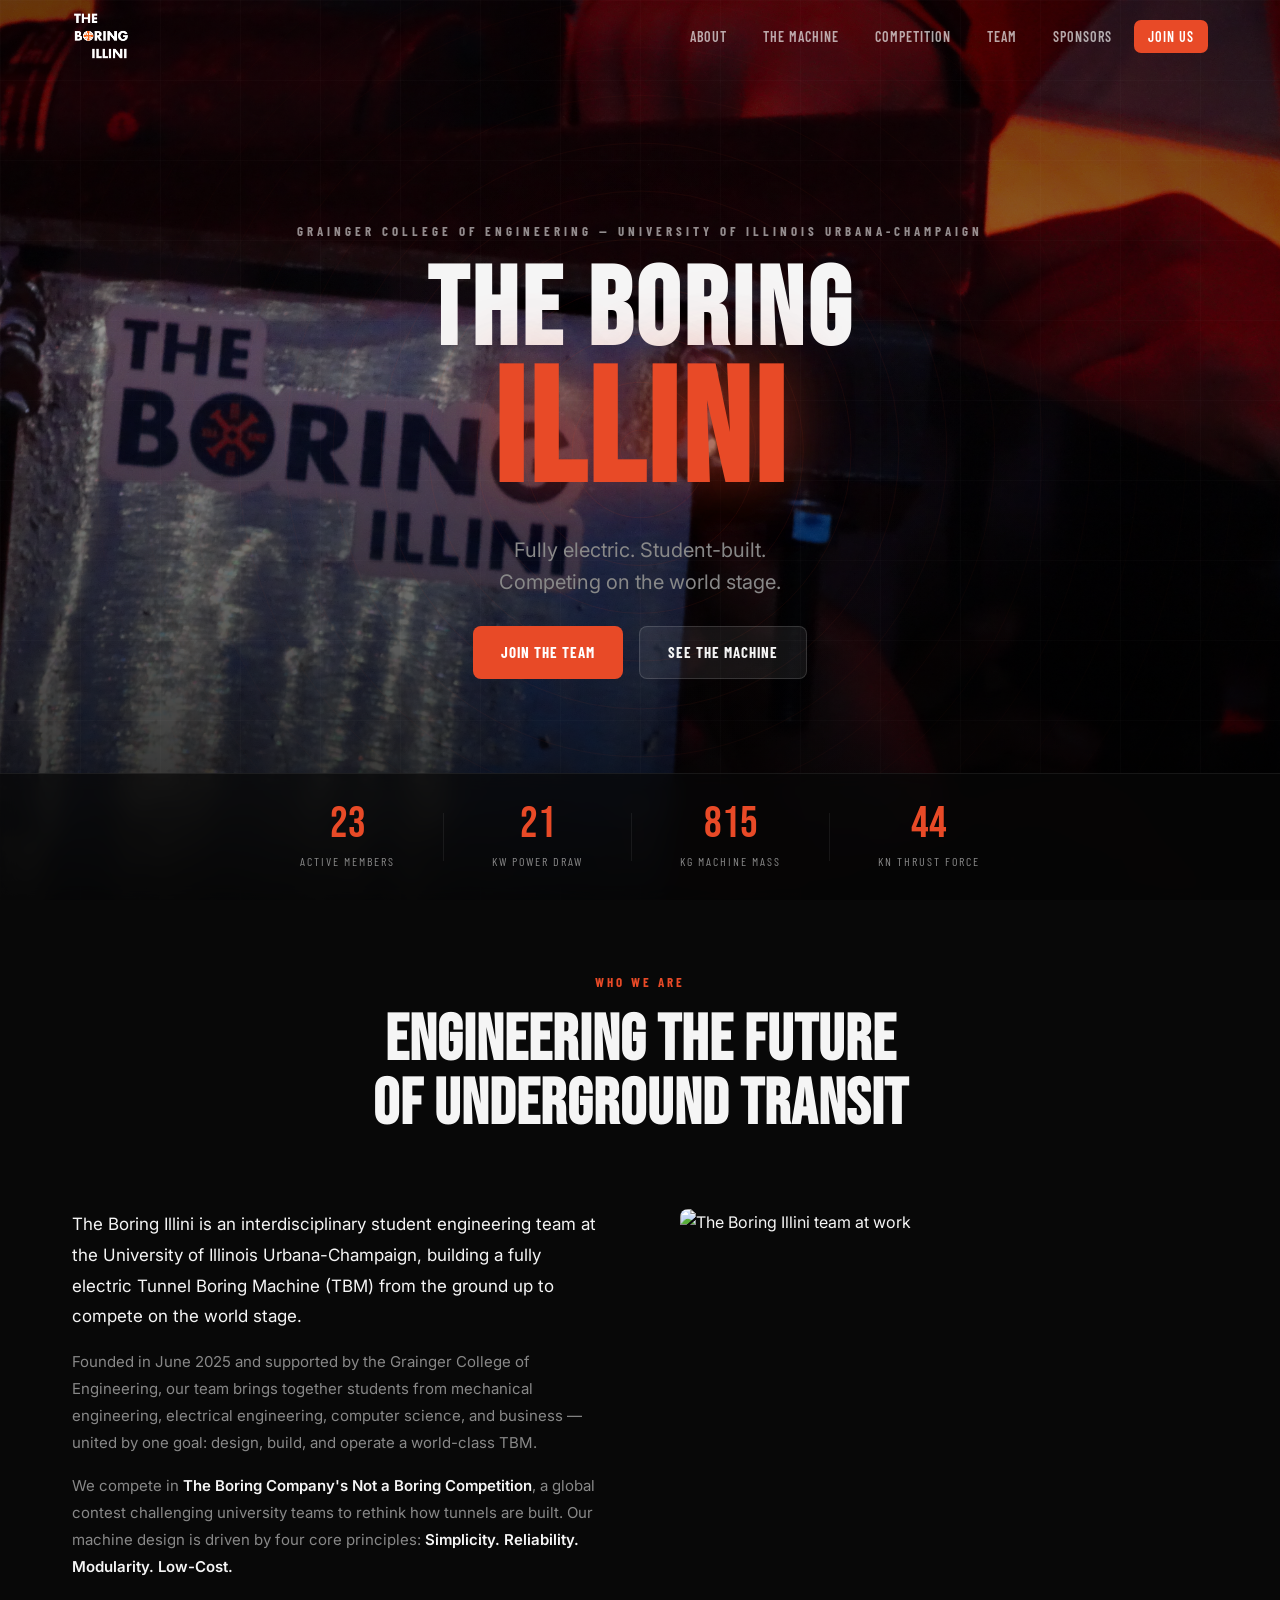
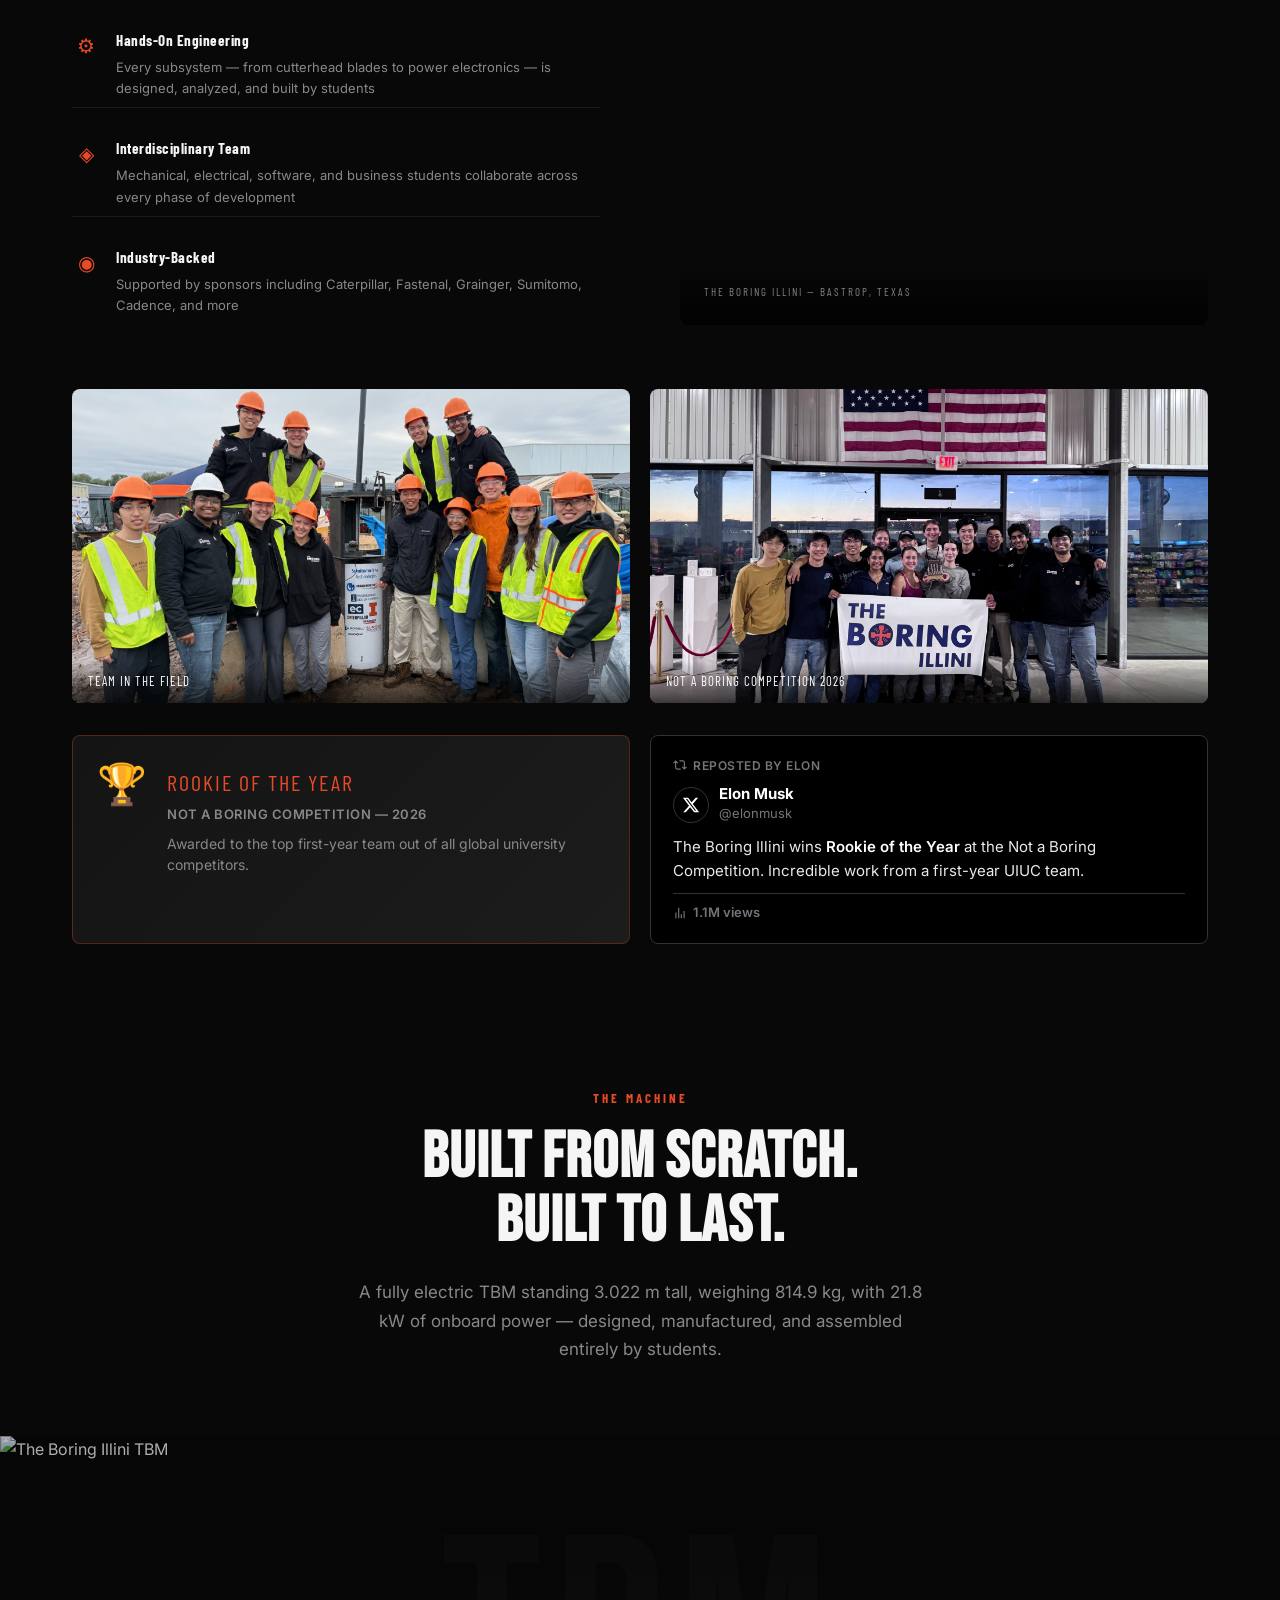
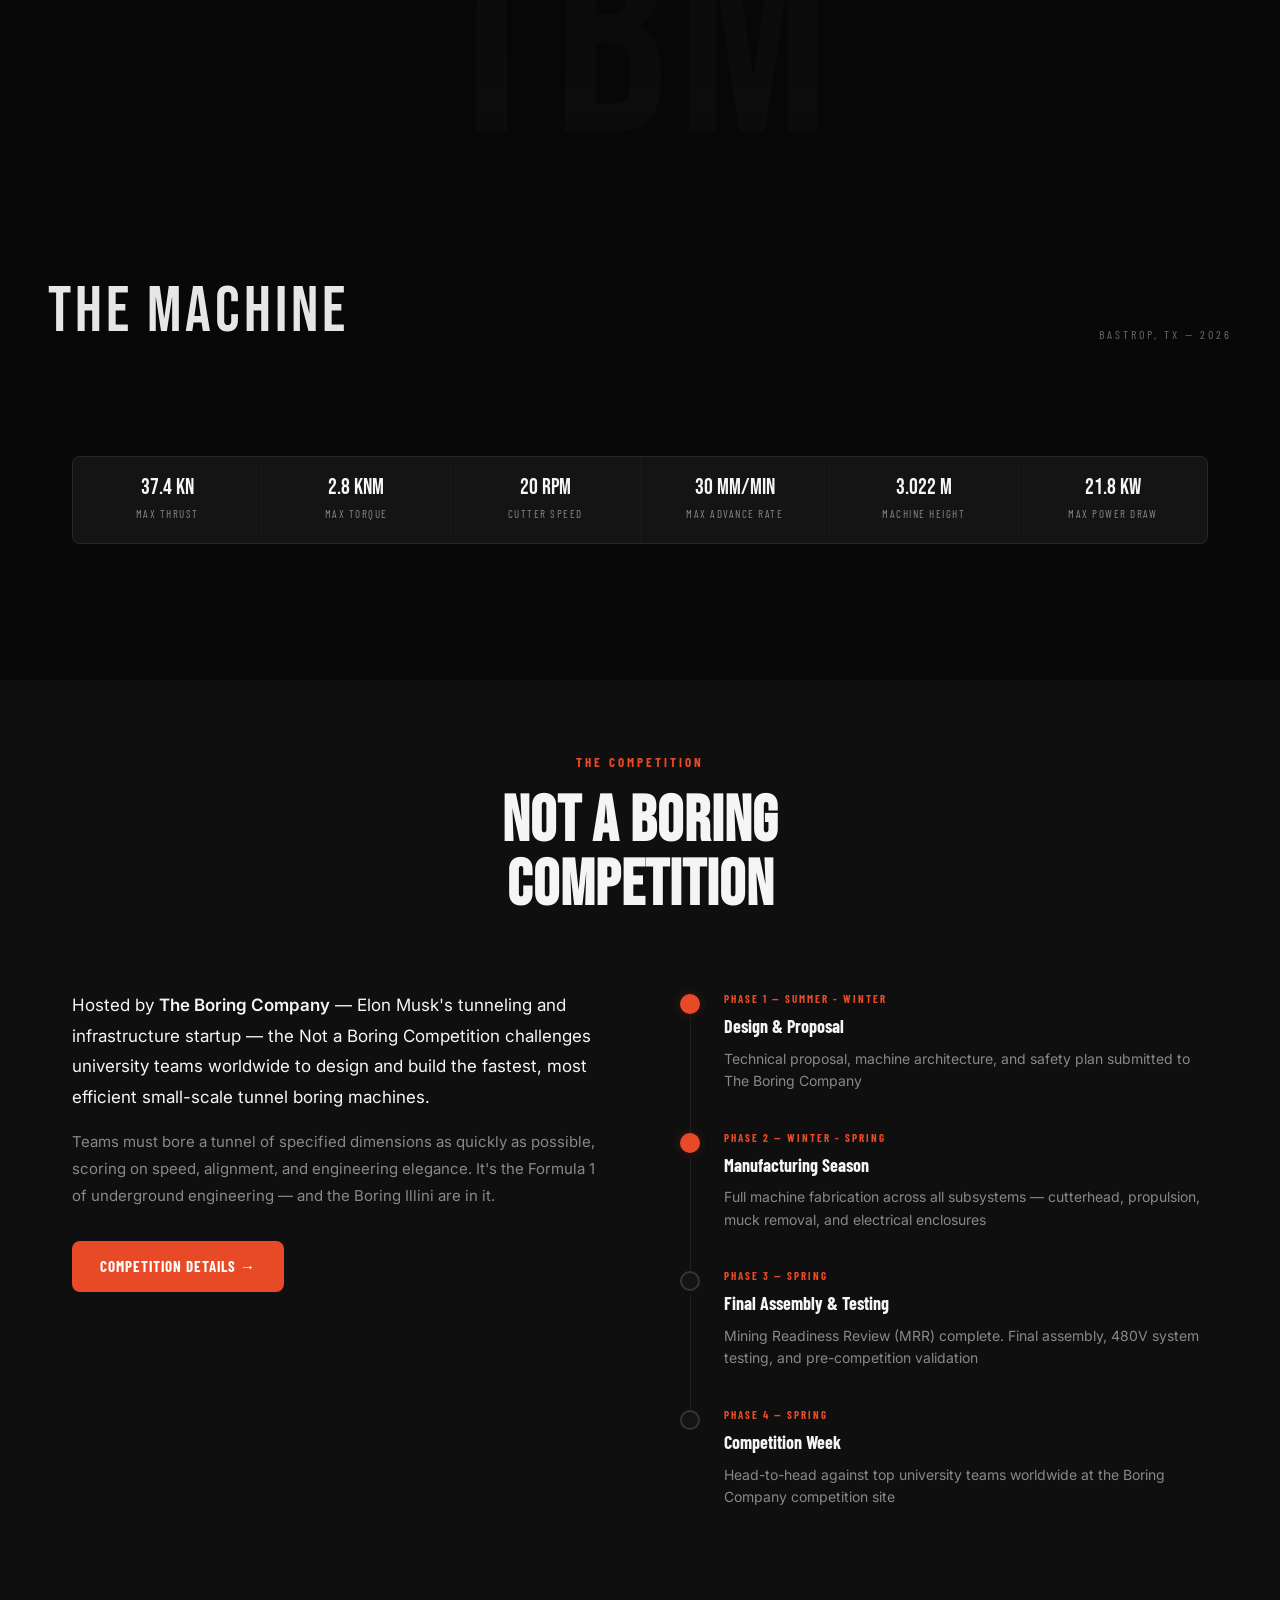
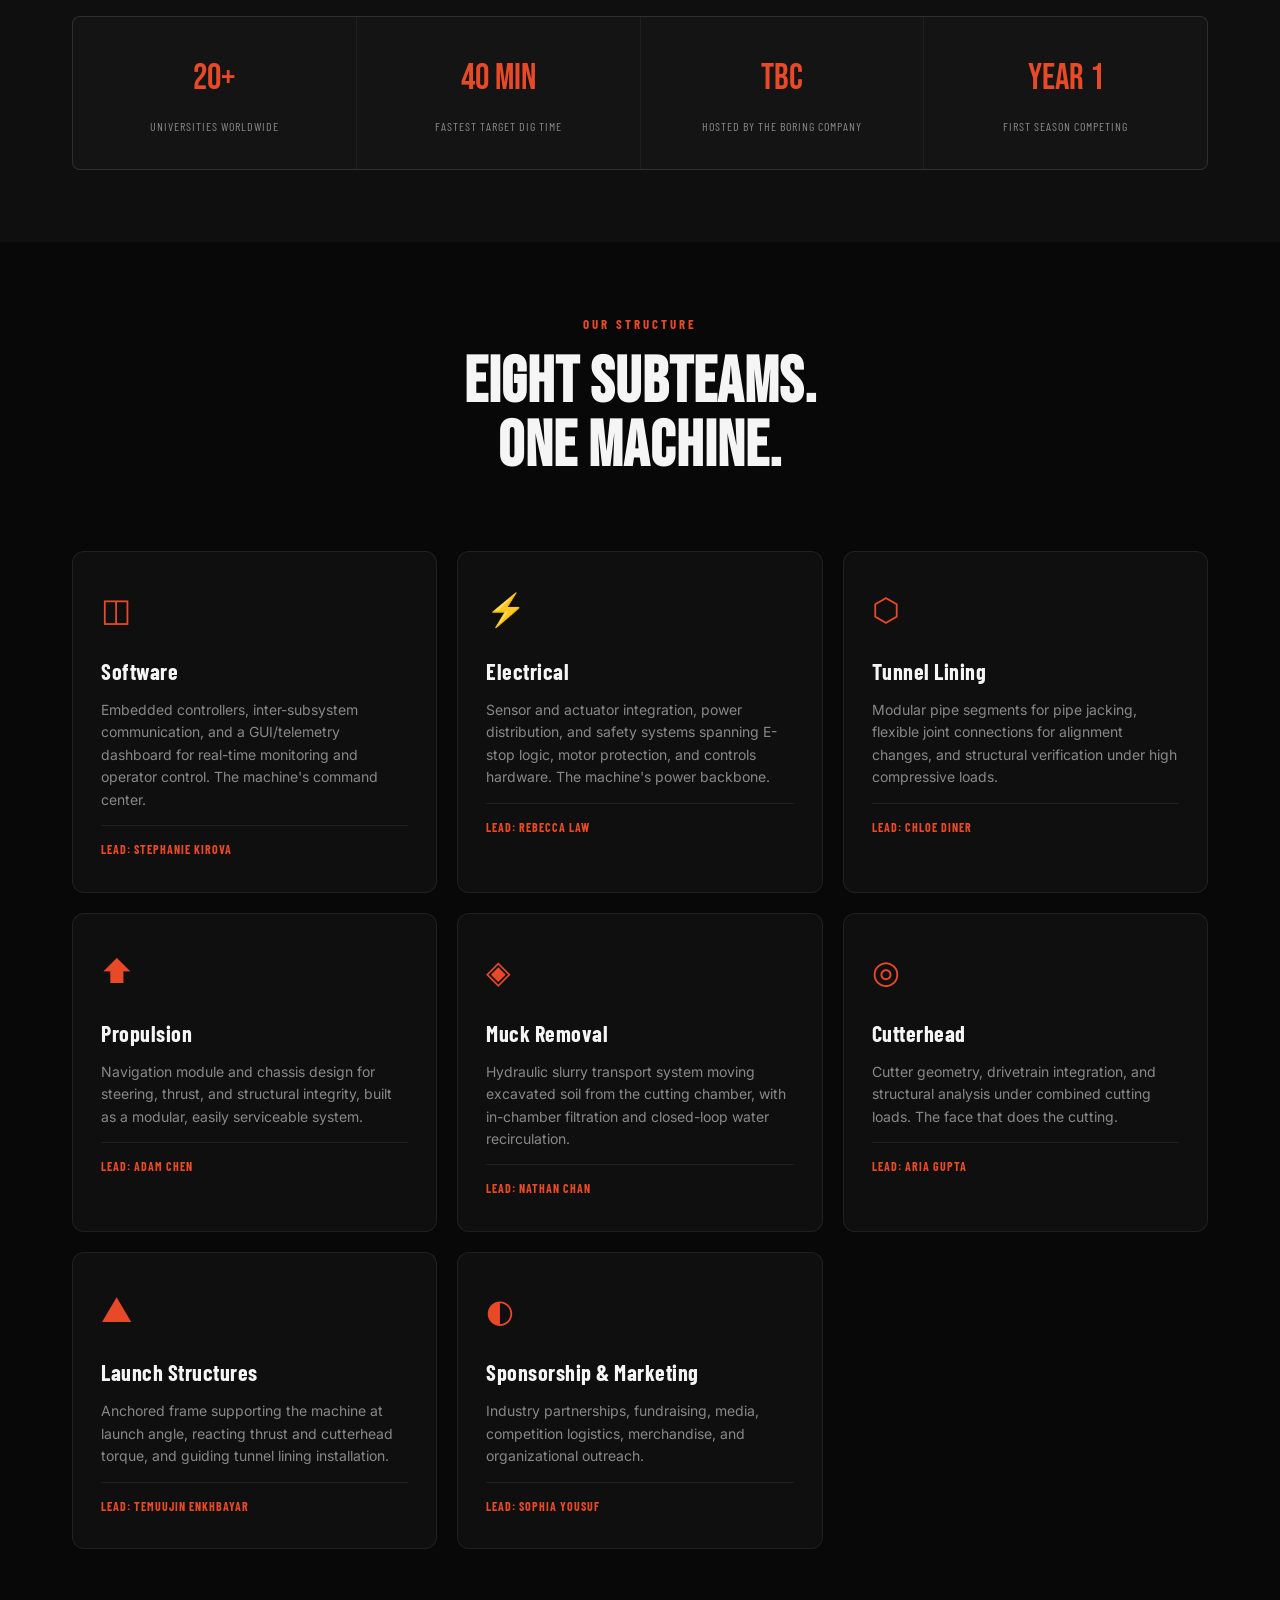
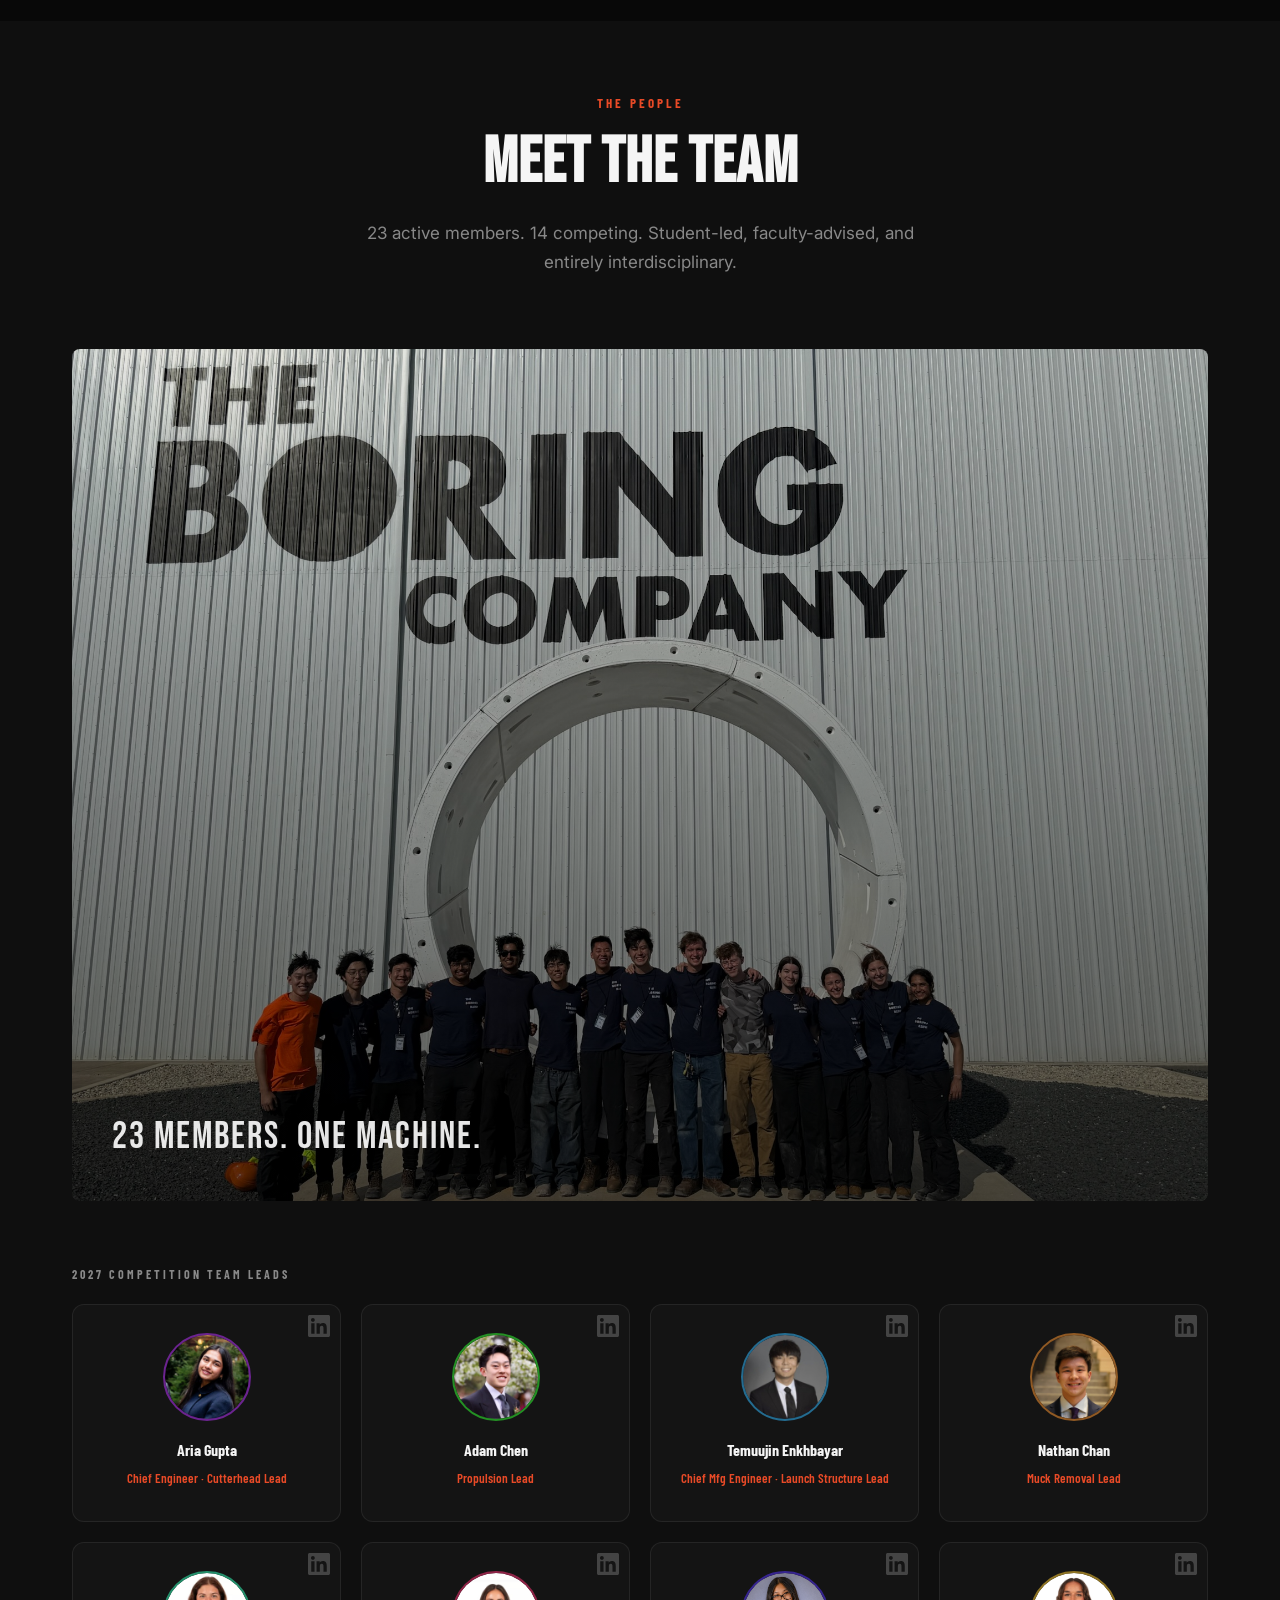
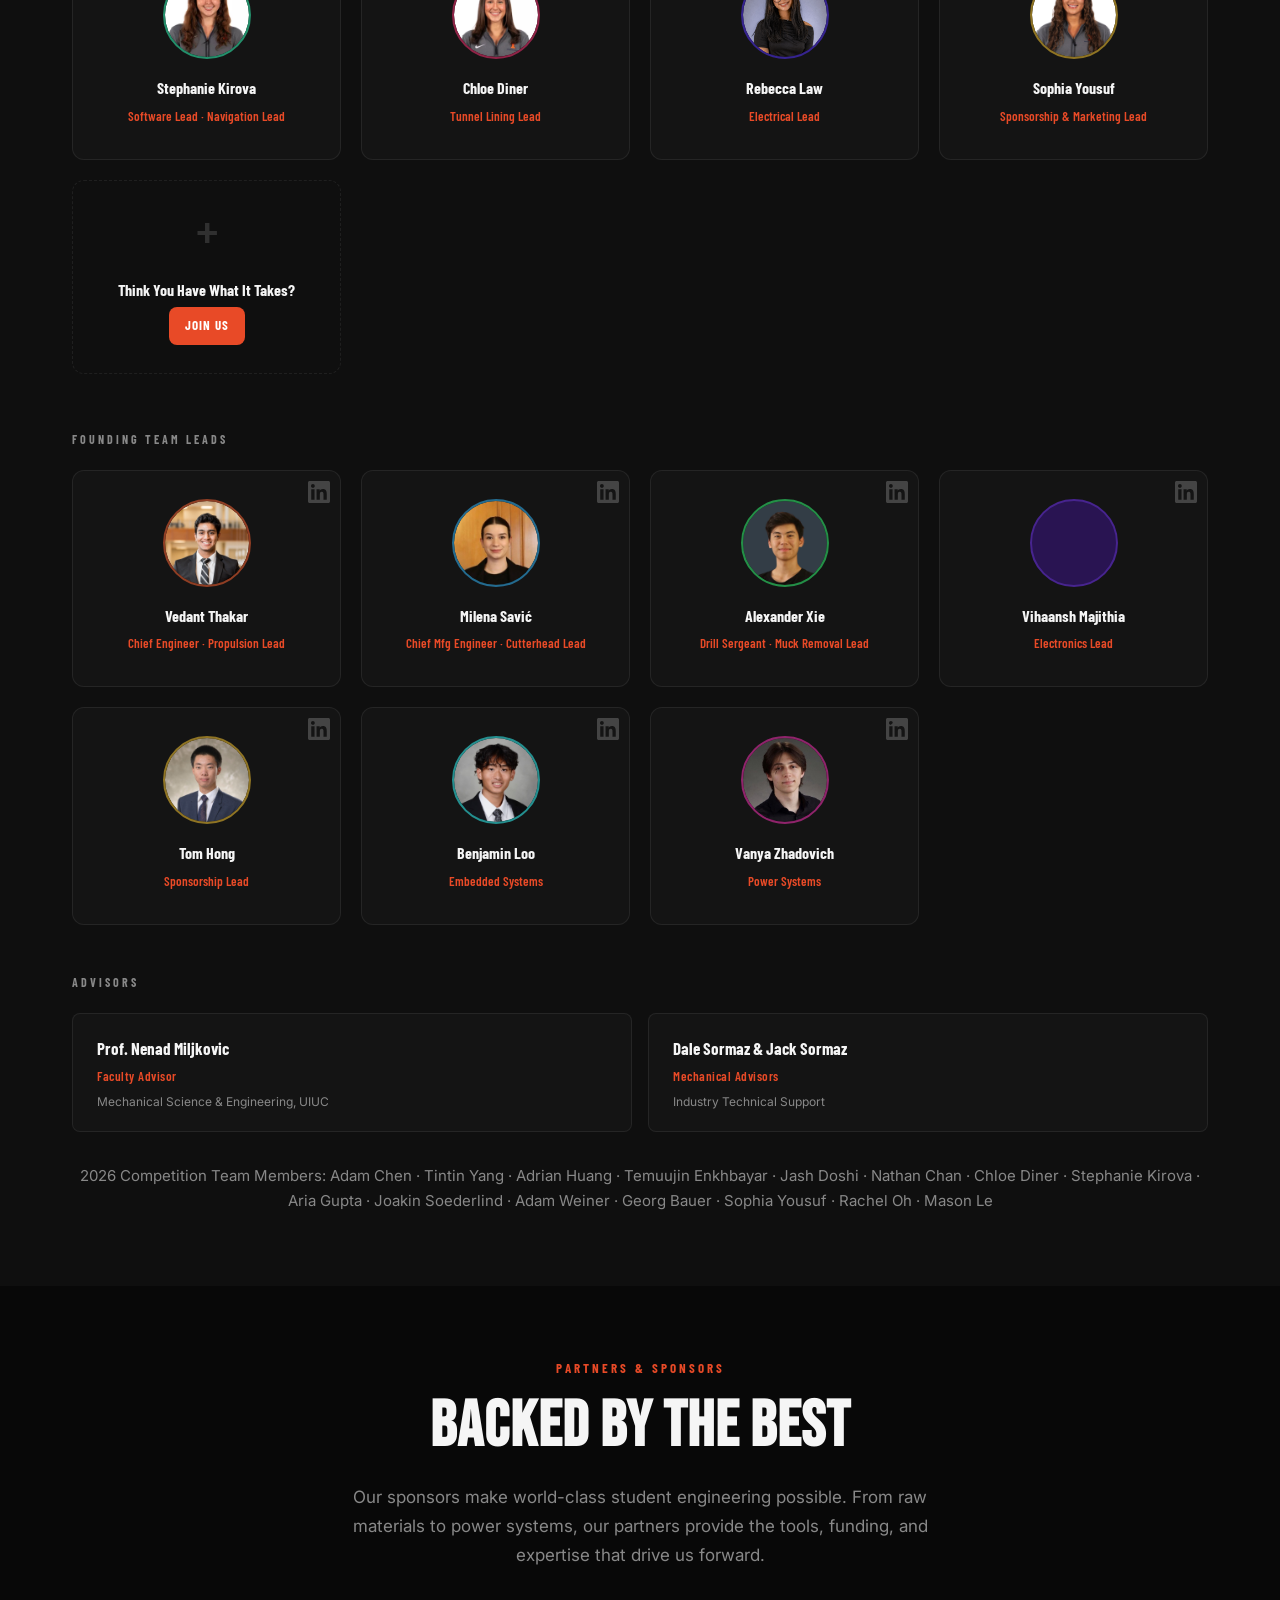
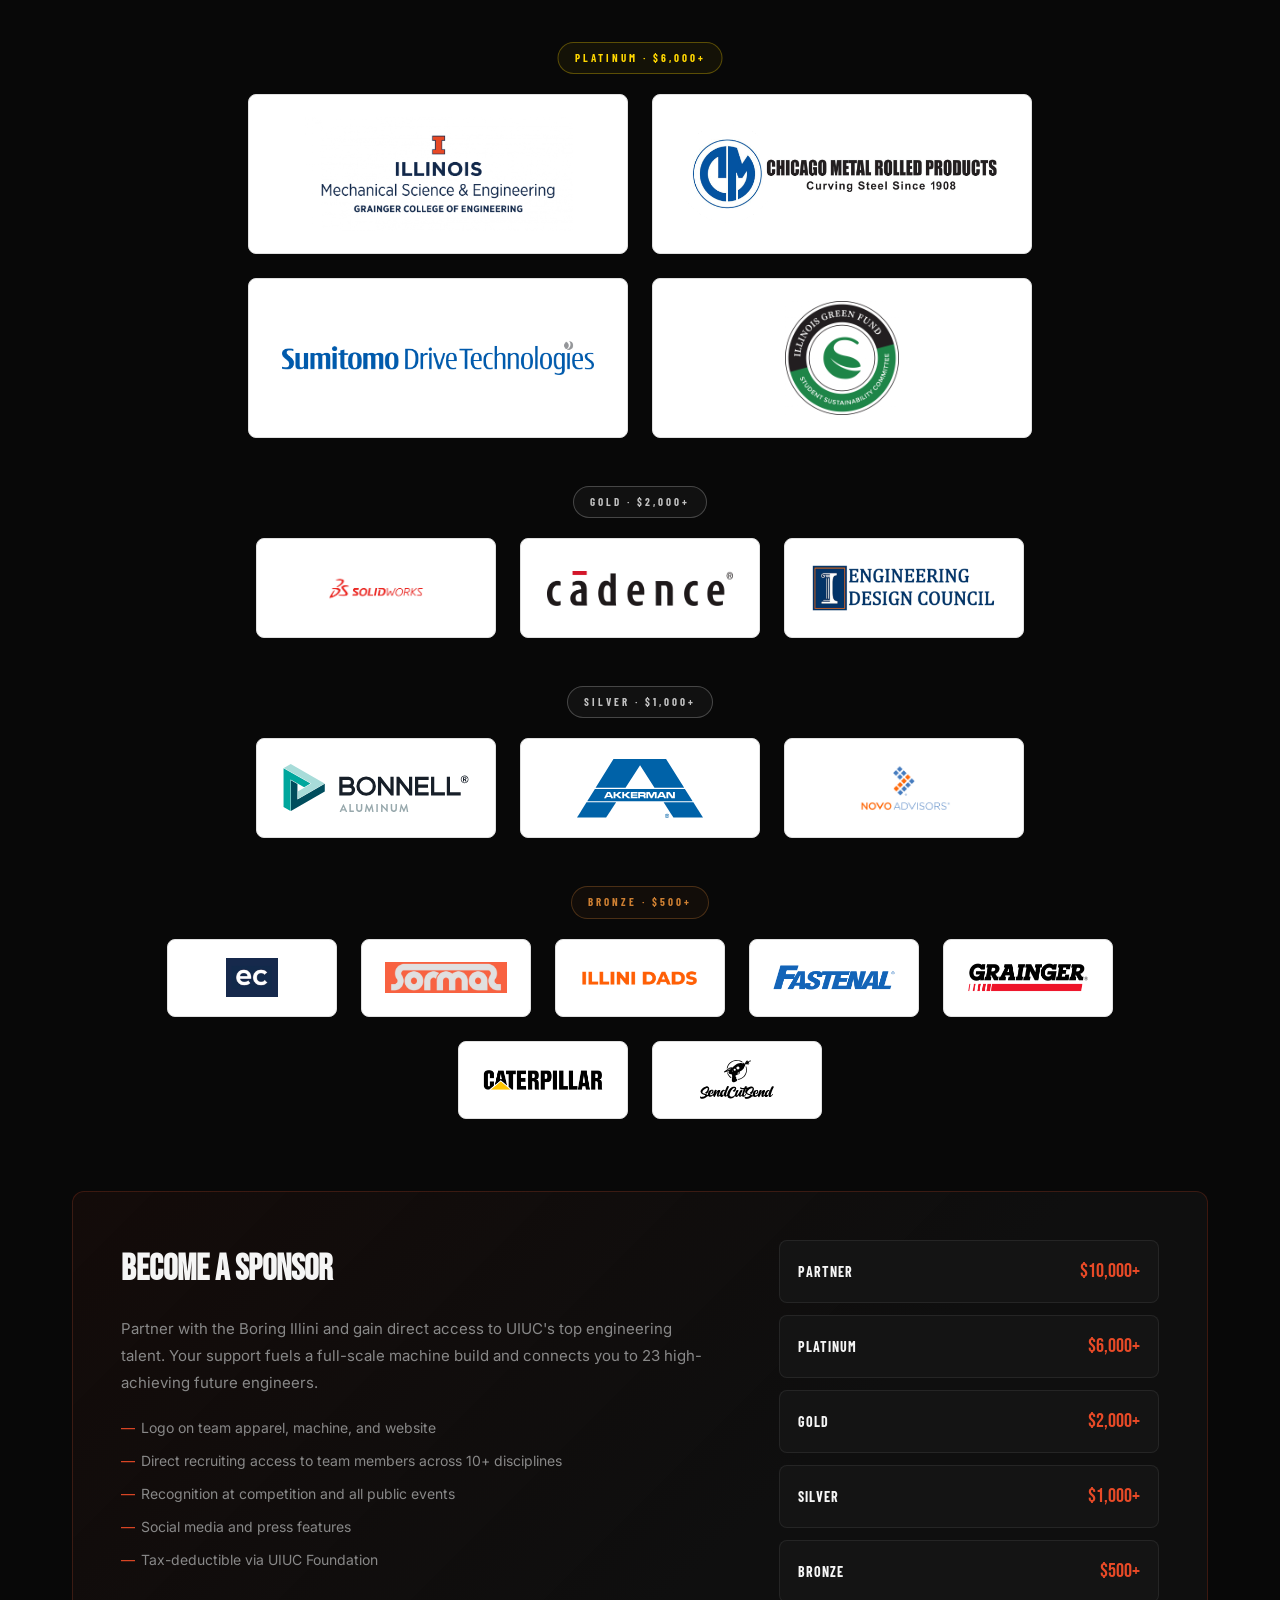
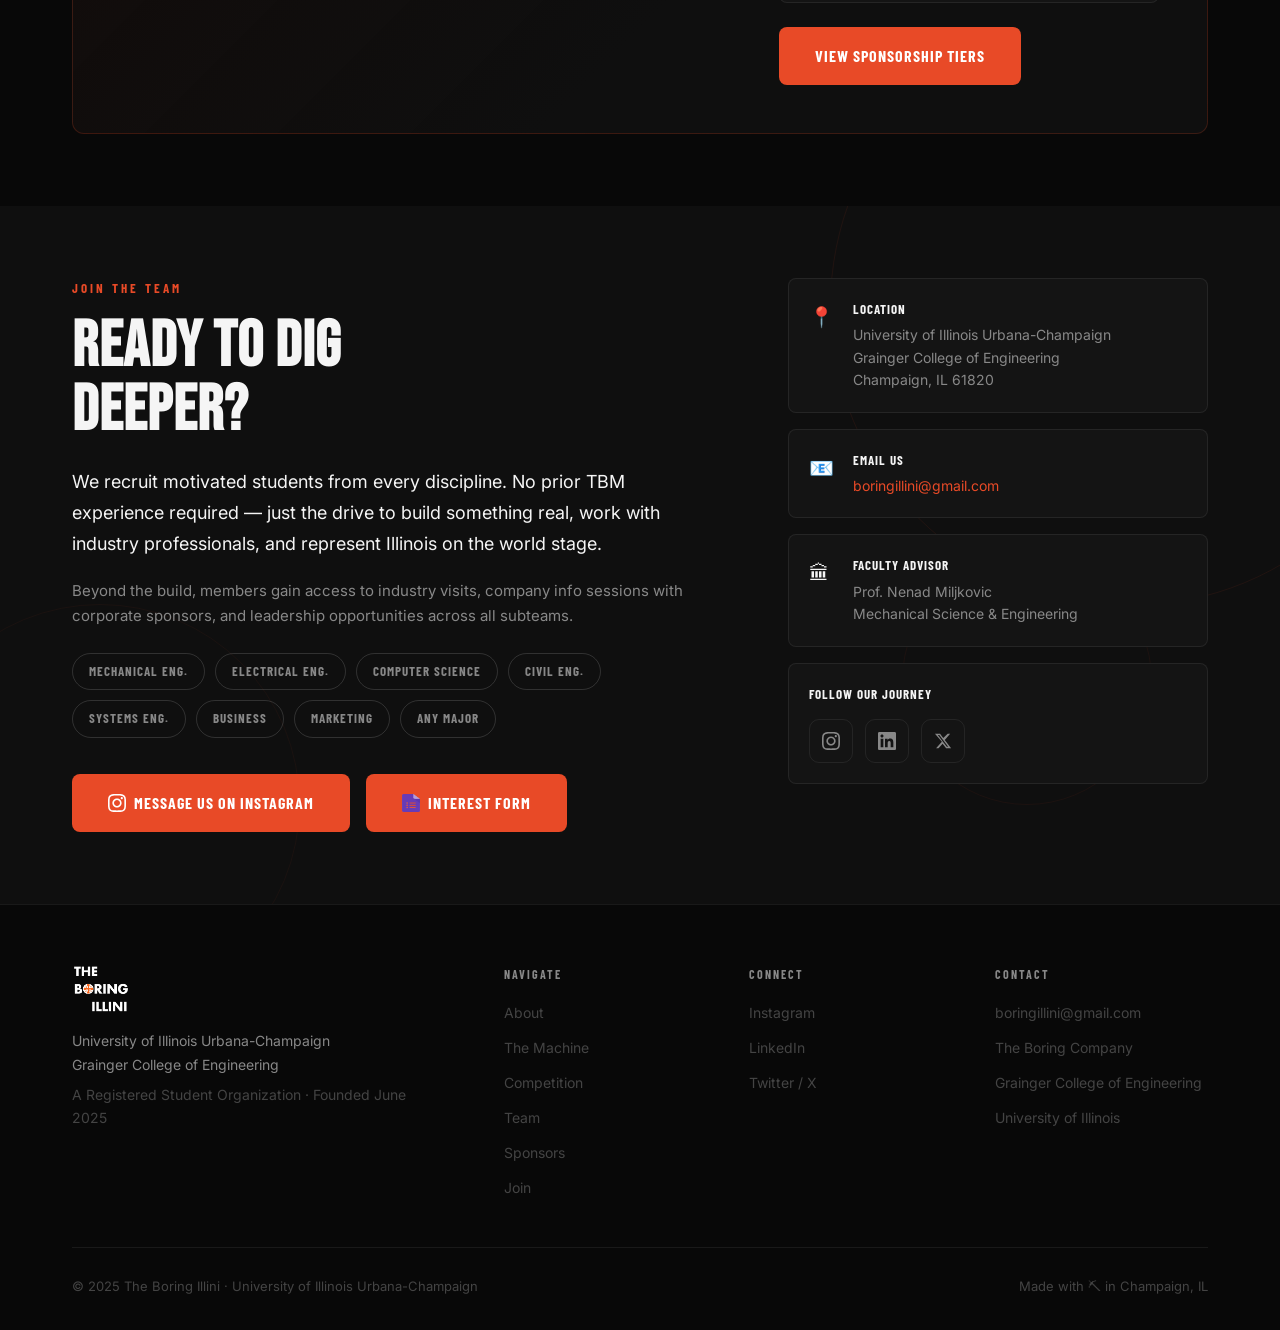
==== index.html @ eeb42f08 "Update sponsor tiers, competition link, subteam descriptions, and logo assets - Move Cadence from Pl" ====
<!DOCTYPE html>
<html lang="en">
<head>
  <meta charset="UTF-8" />
  <meta name="viewport" content="width=device-width, initial-scale=1.0" />
  <title>The Boring Illini — University of Illinois</title>
  <meta name="description" content="The Boring Illini is a student engineering team at UIUC competing in The Boring Company's Not a Boring Competition, building a fully electric tunnel boring machine." />

  <!-- Open Graph / Social sharing -->
  <meta property="og:type" content="website" />
  <meta property="og:url" content="https://boringillini.com/" />
  <meta property="og:title" content="The Boring Illini — University of Illinois" />
  <meta property="og:description" content="UIUC's tunnel boring machine team. Fully electric. Student-built. Rookie of the Year — Not a Boring Competition 2026." />
  <meta property="og:image" content="https://boringillini.com/assets/logos/B-real2.JPG" />
  <meta property="og:image:width" content="1200" />
  <meta property="og:image:height" content="630" />

  <!-- Twitter / X card -->
  <meta name="twitter:card" content="summary_large_image" />
  <meta name="twitter:site" content="@TheBoringIllini" />
  <meta name="twitter:title" content="The Boring Illini — University of Illinois" />
  <meta name="twitter:description" content="UIUC's tunnel boring machine team. Fully electric. Student-built. Rookie of the Year — Not a Boring Competition 2026." />
  <meta name="twitter:image" content="https://boringillini.com/assets/logos/B-real2.JPG" />

  <!-- Favicon -->
  <link rel="icon" type="image/png" href="assets/logos/BoringIlliniLogo.png" />
  <link rel="apple-touch-icon" href="assets/logos/BoringIlliniLogo.png" />

  <link rel="preconnect" href="https://fonts.googleapis.com" />
  <link rel="preconnect" href="https://fonts.gstatic.com" crossorigin />
  <link href="https://fonts.googleapis.com/css2?family=Bebas+Neue&family=Inter:wght@300;400;500;600;700&family=Barlow+Condensed:wght@400;600;700;800&display=swap" rel="stylesheet" />
  <link rel="stylesheet" href="style.css" />
</head>
<body>

  <!-- ============================================================ NAVIGATION -->
  <nav id="navbar">
    <div class="nav-container">
      <a href="#home" class="nav-logo">
        <img src="assets/logos/BoringIlliniLogoWhite.png" alt="The Boring Illini" class="nav-logo-img" />
      </a>
      <ul class="nav-links">
        <li><a href="#about">About</a></li>
        <li><a href="#machine">The Machine</a></li>
        <li><a href="#competition">Competition</a></li>
        <li><a href="#team">Team</a></li>
        <li><a href="sponsors.html">Sponsors</a></li>
        <li><a href="#join" class="nav-cta">Join Us</a></li>
      </ul>
      <button class="hamburger" id="hamburger" aria-label="Toggle menu">
        <span></span><span></span><span></span>
      </button>
    </div>
    <div class="mobile-menu" id="mobileMenu">
      <a href="#about">About</a>
      <a href="#machine">The Machine</a>
      <a href="#competition">Competition</a>
      <a href="#team">Team</a>
      <a href="sponsors.html">Sponsors</a>
      <a href="#join">Join Us</a>
    </div>
  </nav>

  <!-- ============================================================ HERO -->
  <section id="home" class="hero">
    <div class="hero-photo-bg">
      <div class="hero-slide active" style="background-image: url('assets/logos/B-real2.JPG')"></div>
      <div class="hero-slide" style="background-image: url('assets/logos/B-real1.JPG')"></div>
      <div class="hero-slide" style="background-image: url('assets/logos/B-real3.JPG')"></div>
    </div>
    <div class="hero-overlay"></div>
    <canvas id="tunnelCanvas"></canvas>
    <div class="hero-grid-overlay"></div>
    <div class="hero-content">
      <div class="hero-eyebrow reveal">Grainger College of Engineering — University of Illinois Urbana-Champaign</div>
      <h1 class="hero-title reveal">
        <span class="title-line title-the">THE BORING</span>
        <span class="title-line accent">ILLINI</span>
      </h1>
      <p class="hero-subtitle reveal">Fully electric. Student-built.<br />Competing on the world stage.</p>
      <div class="hero-actions reveal">
        <a href="#join" class="btn btn-primary">Join the Team</a>
        <a href="#machine" class="btn btn-ghost">See the Machine</a>
      </div>
    </div>
    <div class="hero-scroll-indicator">
      <span>Scroll</span>
      <div class="scroll-line"></div>
    </div>
    <div class="hero-stats">
      <div class="stat reveal">
        <div class="stat-number" data-count="23">0</div>
        <div class="stat-label">Active Members</div>
      </div>
      <div class="stat-divider"></div>
      <div class="stat reveal">
        <div class="stat-number" data-count="21">0</div>
        <div class="stat-label">kW Power Draw</div>
      </div>
      <div class="stat-divider"></div>
      <div class="stat reveal">
        <div class="stat-number" data-count="815">0</div>
        <div class="stat-label">kg Machine Mass</div>
      </div>
      <div class="stat-divider"></div>
      <div class="stat reveal">
        <div class="stat-number" data-count="44">0</div>
        <div class="stat-label">kN Thrust Force</div>
      </div>
    </div>
  </section>

  <!-- ============================================================ ABOUT -->
  <section id="about" class="section about">
    <div class="container">
      <div class="section-header reveal">
        <div class="section-label">WHO WE ARE</div>
        <h2 class="section-title">Engineering the Future<br />of Underground Transit</h2>
      </div>
      <div class="about-grid">
        <div class="about-text reveal">
          <p class="lead">The Boring Illini is an interdisciplinary student engineering team at the University of Illinois Urbana-Champaign, building a fully electric Tunnel Boring Machine (TBM) from the ground up to compete on the world stage.</p>
          <p>Founded in June 2025 and supported by the Grainger College of Engineering, our team brings together students from mechanical engineering, electrical engineering, computer science, and business — united by one goal: design, build, and operate a world-class TBM.</p>
          <p>We compete in <strong>The Boring Company's Not a Boring Competition</strong>, a global contest challenging university teams to rethink how tunnels are built. Our machine design is driven by four core principles: <strong>Simplicity. Reliability. Modularity. Low-Cost.</strong></p>
          <div class="about-values">
            <div class="value-item">
              <div class="value-icon">⚙</div>
              <div>
                <div class="value-title">Hands-On Engineering</div>
                <div class="value-desc">Every subsystem — from cutterhead blades to power electronics — is designed, analyzed, and built by students</div>
              </div>
            </div>
            <div class="value-item">
              <div class="value-icon">◈</div>
              <div>
                <div class="value-title">Interdisciplinary Team</div>
                <div class="value-desc">Mechanical, electrical, software, and business students collaborate across every phase of development</div>
              </div>
            </div>
            <div class="value-item">
              <div class="value-icon">◉</div>
              <div>
                <div class="value-title">Industry-Backed</div>
                <div class="value-desc">Supported by sponsors including Caterpillar, Fastenal, Grainger, Sumitomo, Cadence, and more</div>
              </div>
            </div>
          </div>
        </div>
        <div class="about-photo-split reveal">
          <img src="assets/logos/drilling-time.JPG" alt="The Boring Illini team at work" />
          <div class="about-photo-split-overlay">
            <div class="about-photo-credit">The Boring Illini — Bastrop, Texas</div>
          </div>
        </div>
      </div>

      <!-- ── Award + Photos ──────────────────────────────────────── -->
      <div class="about-highlights reveal">

        <!-- Photo pair -->
        <div class="about-photos">
          <div class="about-photo-wrap">
            <img src="assets/logos/Mining-picture.jpeg" alt="Team in the field" />
            <div class="photo-caption">Team in the Field</div>
          </div>
          <div class="about-photo-wrap roty-photo">
            <img src="assets/logos/ROTY-picture.jpeg" alt="Rookie of the Year Award" />
            <div class="photo-caption">Not a Boring Competition 2026</div>
          </div>
        </div>

        <!-- ROTY + Elon row -->
        <div class="about-award-row">

          <!-- ROTY badge -->
          <div class="roty-card">
            <div class="roty-trophy">🏆</div>
            <div class="roty-content">
              <div class="roty-label">ROOKIE OF THE YEAR</div>
              <div class="roty-event">Not a Boring Competition — 2026</div>
              <div class="roty-desc">Awarded to the top first-year team out of all global university competitors.</div>
            </div>
          </div>

          <!-- Elon repost callout -->
          <a href="https://x.com/elonmusk/status/2041061597997924663" target="_blank" rel="noopener" class="elon-card">
            <div class="elon-repost-tag">
              <svg viewBox="0 0 24 24" fill="currentColor" width="14" height="14"><path d="M4.5 3.88l4.432 4.14-1.364 1.46L5.5 7.55V16c0 1.1.896 2 2 2H13v2H7.5a4 4 0 0 1-4-4V7.55L1.432 9.48.068 8.02 4.5 3.88zM16.5 6H11V4h5.5a4 4 0 0 1 4 4v8.45l2.068-1.93 1.364 1.46L19.5 20.12l-4.432-4.14 1.364-1.46 2.068 1.93V8c0-1.1-.896-2-2-2z"/></svg>
              Reposted by Elon
            </div>
            <div class="elon-header">
              <div class="elon-avatar">
                <svg viewBox="0 0 24 24" fill="white" width="18" height="18"><path d="M18.244 2.25h3.308l-7.227 8.26 8.502 11.24H16.17l-5.214-6.817L4.99 21.75H1.68l7.73-8.835L1.254 2.25H8.08l4.713 6.231zm-1.161 17.52h1.833L7.084 4.126H5.117z"/></svg>
              </div>
              <div class="elon-info">
                <div class="elon-name">Elon Musk</div>
                <div class="elon-handle">@elonmusk</div>
              </div>
            </div>
            <div class="elon-body">The Boring Illini wins <strong>Rookie of the Year</strong> at the Not a Boring Competition. Incredible work from a first-year UIUC team.</div>
            <div class="elon-stats">
              <span class="elon-views-icon">
                <svg viewBox="0 0 24 24" fill="currentColor" width="14" height="14"><path d="M8.75 21V3h2v18h-2zM18 21V8.5h2V21h-2zM4 21l.004-10h2L6 21H4zm9.248 0v-7h2v7h-2z"/></svg>
              </span>
              <span class="elon-views">1.1M views</span>
            </div>
          </a>

        </div>
      </div>

    </div>
  </section>

  <!-- ============================================================ THE MACHINE -->
  <section id="machine" class="section machine">
    <div class="machine-bg-text">TBM</div>
    <div class="container">
      <div class="section-header reveal">
        <div class="section-label">THE MACHINE</div>
        <h2 class="section-title">Built from Scratch.<br />Built to Last.</h2>
        <p class="section-subtitle reveal">A fully electric TBM standing 3.022 m tall, weighing 814.9 kg, with 21.8 kW of onboard power — designed, manufactured, and assembled entirely by students.</p>
      </div>

      <div class="machine-hero-photo reveal">
        <img src="assets/logos/B-real3.JPG" alt="The Boring Illini TBM" />
        <div class="machine-hero-photo-overlay"></div>
        <div class="machine-hero-label">THE MACHINE</div>
        <div class="machine-hero-sublabel">Bastrop, TX — 2026</div>
      </div>

      <!-- Machine Specs Bar -->
      <div class="machine-params reveal">
        <div class="param">
          <div class="param-val">37.4 kN</div>
          <div class="param-key">Max Thrust</div>
        </div>
        <div class="param">
          <div class="param-val">2.8 kNm</div>
          <div class="param-key">Max Torque</div>
        </div>
        <div class="param">
          <div class="param-val">20 RPM</div>
          <div class="param-key">Cutter Speed</div>
        </div>
        <div class="param">
          <div class="param-val">30 mm/min</div>
          <div class="param-key">Max Advance Rate</div>
        </div>
        <div class="param">
          <div class="param-val">3.022 m</div>
          <div class="param-key">Machine Height</div>
        </div>
        <div class="param">
          <div class="param-val">21.8 kW</div>
          <div class="param-key">Max Power Draw</div>
        </div>
      </div>

    </div>
  </section>

  <!-- ============================================================ COMPETITION -->
  <section id="competition" class="section competition">
    <div class="container">
      <div class="section-header reveal">
        <div class="section-label">THE COMPETITION</div>
        <h2 class="section-title">Not a Boring<br />Competition</h2>
      </div>
      <div class="competition-grid">
        <div class="comp-intro reveal">
          <p class="lead">Hosted by <strong>The Boring Company</strong> — Elon Musk's tunneling and infrastructure startup — the Not a Boring Competition challenges university teams worldwide to design and build the fastest, most efficient small-scale tunnel boring machines.</p>
          <p>Teams must bore a tunnel of specified dimensions as quickly as possible, scoring on speed, alignment, and engineering elegance. It's the Formula 1 of underground engineering — and the Boring Illini are in it.</p>
          <a href="https://boringcompany.com/competition" target="_blank" rel="noopener" class="btn btn-primary">Competition Details →</a>
        </div>
        <div class="comp-timeline">
          <div class="timeline-item reveal">
            <div class="timeline-marker active"></div>
            <div class="timeline-content">
              <div class="timeline-label">Phase 1 — Summer - Winter</div>
              <div class="timeline-title">Design &amp; Proposal</div>
              <div class="timeline-desc">Technical proposal, machine architecture, and safety plan submitted to The Boring Company</div>
            </div>
          </div>
          <div class="timeline-item reveal">
            <div class="timeline-marker active"></div>
            <div class="timeline-content">
              <div class="timeline-label">Phase 2 — Winter - Spring</div>
              <div class="timeline-title">Manufacturing Season</div>
              <div class="timeline-desc">Full machine fabrication across all subsystems — cutterhead, propulsion, muck removal, and electrical enclosures</div>
            </div>
          </div>
          <div class="timeline-item reveal">
            <div class="timeline-marker"></div>
            <div class="timeline-content">
              <div class="timeline-label">Phase 3 — Spring </div>
              <div class="timeline-title">Final Assembly &amp; Testing</div>
              <div class="timeline-desc">Mining Readiness Review (MRR) complete. Final assembly, 480V system testing, and pre-competition validation</div>
            </div>
          </div>
          <div class="timeline-item reveal">
            <div class="timeline-marker"></div>
            <div class="timeline-content">
              <div class="timeline-label">Phase 4 — Spring</div>
              <div class="timeline-title">Competition Week</div>
              <div class="timeline-desc">Head-to-head against top university teams worldwide at the Boring Company competition site</div>
            </div>
          </div>
        </div>
      </div>
      <div class="comp-stats reveal">
        <div class="comp-stat">
          <div class="comp-stat-num">20+</div>
          <div class="comp-stat-label">Universities Worldwide</div>
        </div>
        <div class="comp-stat">
          <div class="comp-stat-num">40 min</div>
          <div class="comp-stat-label">Fastest Target Dig Time</div>
        </div>
        <div class="comp-stat">
          <div class="comp-stat-num">TBC</div>
          <div class="comp-stat-label">Hosted by The Boring Company</div>
        </div>
        <div class="comp-stat">
          <div class="comp-stat-num">Year 1</div>
          <div class="comp-stat-label">First Season Competing</div>
        </div>
      </div>
    </div>
  </section>

  <!-- ============================================================ SUBTEAMS -->
  <section class="section subteams">
    <div class="container">
      <div class="section-header reveal">
        <div class="section-label">OUR STRUCTURE</div>
        <h2 class="section-title">Eight Subteams.<br />One Machine.</h2>
      </div>
      <div class="subteams-grid">
        <div class="subteam-card reveal" style="--delay:0s">
          <div class="subteam-icon">◫</div>
          <div class="subteam-name">Software</div>
          <div class="subteam-desc">Embedded controllers, inter-subsystem communication, and a GUI/telemetry dashboard for real-time monitoring and operator control. The machine's command center.</div>
          <div class="subteam-lead">Lead: Stephanie Kirova</div>
        </div>
        <div class="subteam-card reveal" style="--delay:.1s">
          <div class="subteam-icon">⚡</div>
          <div class="subteam-name">Electrical</div>
          <div class="subteam-desc">Sensor and actuator integration, power distribution, and safety systems spanning E-stop logic, motor protection, and controls hardware. The machine's power backbone.</div>
          <div class="subteam-lead">Lead: Rebecca Law</div>
        </div>
        <div class="subteam-card reveal" style="--delay:.2s">
          <div class="subteam-icon">⬡</div>
          <div class="subteam-name">Tunnel Lining</div>
          <div class="subteam-desc">Modular pipe segments for pipe jacking, flexible joint connections for alignment changes, and structural verification under high compressive loads.</div>
          <div class="subteam-lead">Lead: Chloe Diner</div>
        </div>
        <div class="subteam-card reveal" style="--delay:.3s">
          <div class="subteam-icon">⬆</div>
          <div class="subteam-name">Propulsion</div>
          <div class="subteam-desc">Navigation module and chassis design for steering, thrust, and structural integrity, built as a modular, easily serviceable system.</div>
          <div class="subteam-lead">Lead: Adam Chen</div>
        </div>
        <div class="subteam-card reveal" style="--delay:.4s">
          <div class="subteam-icon">◈</div>
          <div class="subteam-name">Muck Removal</div>
          <div class="subteam-desc">Hydraulic slurry transport system moving excavated soil from the cutting chamber, with in-chamber filtration and closed-loop water recirculation.</div>
          <div class="subteam-lead">Lead: Nathan Chan</div>
        </div>
        <div class="subteam-card reveal" style="--delay:.5s">
          <div class="subteam-icon">◎</div>
          <div class="subteam-name">Cutterhead</div>
          <div class="subteam-desc">Cutter geometry, drivetrain integration, and structural analysis under combined cutting loads. The face that does the cutting.</div>
          <div class="subteam-lead">Lead: Aria Gupta</div>
        </div>
        <div class="subteam-card reveal" style="--delay:.6s">
          <div class="subteam-icon">▲</div>
          <div class="subteam-name">Launch Structures</div>
          <div class="subteam-desc">Anchored frame supporting the machine at launch angle, reacting thrust and cutterhead torque, and guiding tunnel lining installation.</div>
          <div class="subteam-lead">Lead: Temuujin Enkhbayar</div>
        </div>
        <div class="subteam-card reveal" style="--delay:.7s">
          <div class="subteam-icon">◐</div>
          <div class="subteam-name">Sponsorship &amp; Marketing</div>
          <div class="subteam-desc">Industry partnerships, fundraising, media, competition logistics, merchandise, and organizational outreach.</div>
          <div class="subteam-lead">Lead: Sophia Yousuf</div>
        </div>
      </div>
    </div>
  </section>

  <!-- ============================================================ TEAM -->
  <section id="team" class="section team">
    <div class="container">
      <div class="section-header reveal">
        <div class="section-label">THE PEOPLE</div>
        <h2 class="section-title">Meet the Team</h2>
        <p class="section-subtitle">23 active members. 14 competing. Student-led, faculty-advised, and entirely interdisciplinary.</p>
      </div>

      <div class="team-photo-banner reveal">
        <img src="assets/logos/boring-company-teampic.jpg" alt="The Boring Illini Team" />
        <div class="team-photo-banner-overlay">
          <div class="team-photo-caption">23 Members. One Machine.</div>
        </div>
      </div>

      <div class="team-leads-label reveal">2027 Competition Team Leads</div>
      <div class="team-grid">
        <!-- 1. Aria Gupta -->
        <a href="https://www.linkedin.com/in/aria-gupta-721114224/" target="_blank" rel="noopener" class="team-card reveal team-card--linked">
          <div class="team-avatar" style="--hue:280">
            <img src="assets/team/aria-gupta.jpg" alt="Aria Gupta" onerror="this.style.display='none'" />
            <div class="avatar-initials">AG</div>
          </div>
          <div class="team-info">
            <div class="team-name">Aria Gupta</div>
            <div class="team-role">Chief Engineer · Cutterhead Lead</div>
          </div>
          <div class="linkedin-badge">
            <svg viewBox="0 0 24 24" fill="currentColor"><path d="M20.447 20.452h-3.554v-5.569c0-1.328-.027-3.037-1.852-3.037-1.853 0-2.136 1.445-2.136 2.939v5.667H9.351V9h3.414v1.561h.046c.477-.9 1.637-1.85 3.37-1.85 3.601 0 4.267 2.37 4.267 5.455v6.286zM5.337 7.433c-1.144 0-2.063-.926-2.063-2.065 0-1.138.92-2.063 2.063-2.063 1.14 0 2.064.925 2.064 2.063 0 1.139-.925 2.065-2.064 2.065zm1.782 13.019H3.555V9h3.564v11.452zM22.225 0H1.771C.792 0 0 .774 0 1.729v20.542C0 23.227.792 24 1.771 24h20.451C23.2 24 24 23.227 24 22.271V1.729C24 .774 23.2 0 22.222 0h.003z"/></svg>
          </div>
        </a>
        <!-- 2. Adam Chen -->
        <a href="https://www.linkedin.com/in/adamchen0127/" target="_blank" rel="noopener" class="team-card reveal team-card--linked">
          <div class="team-avatar" style="--hue:120">
            <img src="assets/team/adam-chen.jpg" alt="Adam Chen" onerror="this.style.display='none'" />
            <div class="avatar-initials">AC</div>
          </div>
          <div class="team-info">
            <div class="team-name">Adam Chen</div>
            <div class="team-role">Propulsion Lead</div>
          </div>
          <div class="linkedin-badge">
            <svg viewBox="0 0 24 24" fill="currentColor"><path d="M20.447 20.452h-3.554v-5.569c0-1.328-.027-3.037-1.852-3.037-1.853 0-2.136 1.445-2.136 2.939v5.667H9.351V9h3.414v1.561h.046c.477-.9 1.637-1.85 3.37-1.85 3.601 0 4.267 2.37 4.267 5.455v6.286zM5.337 7.433c-1.144 0-2.063-.926-2.063-2.065 0-1.138.92-2.063 2.063-2.063 1.14 0 2.064.925 2.064 2.063 0 1.139-.925 2.065-2.064 2.065zm1.782 13.019H3.555V9h3.564v11.452zM22.225 0H1.771C.792 0 0 .774 0 1.729v20.542C0 23.227.792 24 1.771 24h20.451C23.2 24 24 23.227 24 22.271V1.729C24 .774 23.2 0 22.222 0h.003z"/></svg>
          </div>
        </a>
        <!-- 3. Temuujin Enkhbayar -->
        <a href="https://www.linkedin.com/in/tenkh/" target="_blank" rel="noopener" class="team-card reveal team-card--linked">
          <div class="team-avatar" style="--hue:200">
            <img src="assets/team/temuujin-enkhbayar.jpg" alt="Temuujin Enkhbayar" onerror="this.style.display='none'" />
            <div class="avatar-initials">TE</div>
          </div>
          <div class="team-info">
            <div class="team-name">Temuujin Enkhbayar</div>
            <div class="team-role">Chief Mfg Engineer · Launch Structure Lead</div>
          </div>
          <div class="linkedin-badge">
            <svg viewBox="0 0 24 24" fill="currentColor"><path d="M20.447 20.452h-3.554v-5.569c0-1.328-.027-3.037-1.852-3.037-1.853 0-2.136 1.445-2.136 2.939v5.667H9.351V9h3.414v1.561h.046c.477-.9 1.637-1.85 3.37-1.85 3.601 0 4.267 2.37 4.267 5.455v6.286zM5.337 7.433c-1.144 0-2.063-.926-2.063-2.065 0-1.138.92-2.063 2.063-2.063 1.14 0 2.064.925 2.064 2.063 0 1.139-.925 2.065-2.064 2.065zm1.782 13.019H3.555V9h3.564v11.452zM22.225 0H1.771C.792 0 0 .774 0 1.729v20.542C0 23.227.792 24 1.771 24h20.451C23.2 24 24 23.227 24 22.271V1.729C24 .774 23.2 0 22.222 0h.003z"/></svg>
          </div>
        </a>
        <!-- 4. Nathan Chan -->
        <a href="https://www.linkedin.com/in/nathan-chan01/" target="_blank" rel="noopener" class="team-card reveal team-card--linked">
          <div class="team-avatar" style="--hue:30">
            <img src="assets/team/nathan-chan.jpg" alt="Nathan Chan" onerror="this.style.display='none'" />
            <div class="avatar-initials">NC</div>
          </div>
          <div class="team-info">
            <div class="team-name">Nathan Chan</div>
            <div class="team-role">Muck Removal Lead</div>
          </div>
          <div class="linkedin-badge">
            <svg viewBox="0 0 24 24" fill="currentColor"><path d="M20.447 20.452h-3.554v-5.569c0-1.328-.027-3.037-1.852-3.037-1.853 0-2.136 1.445-2.136 2.939v5.667H9.351V9h3.414v1.561h.046c.477-.9 1.637-1.85 3.37-1.85 3.601 0 4.267 2.37 4.267 5.455v6.286zM5.337 7.433c-1.144 0-2.063-.926-2.063-2.065 0-1.138.92-2.063 2.063-2.063 1.14 0 2.064.925 2.064 2.063 0 1.139-.925 2.065-2.064 2.065zm1.782 13.019H3.555V9h3.564v11.452zM22.225 0H1.771C.792 0 0 .774 0 1.729v20.542C0 23.227.792 24 1.771 24h20.451C23.2 24 24 23.227 24 22.271V1.729C24 .774 23.2 0 22.222 0h.003z"/></svg>
          </div>
        </a>
        <!-- 5. Stephanie Kirova -->
        <a href="https://www.linkedin.com/in/stephanie-kirova-69a869325/" target="_blank" rel="noopener" class="team-card reveal team-card--linked">
          <div class="team-avatar" style="--hue:160">
            <img src="assets/team/stephanie-kirova.jpg" alt="Stephanie Kirova" onerror="this.style.display='none'" />
            <div class="avatar-initials">SK</div>
          </div>
          <div class="team-info">
            <div class="team-name">Stephanie Kirova</div>
            <div class="team-role">Software Lead · Navigation Lead</div>
          </div>
          <div class="linkedin-badge">
            <svg viewBox="0 0 24 24" fill="currentColor"><path d="M20.447 20.452h-3.554v-5.569c0-1.328-.027-3.037-1.852-3.037-1.853 0-2.136 1.445-2.136 2.939v5.667H9.351V9h3.414v1.561h.046c.477-.9 1.637-1.85 3.37-1.85 3.601 0 4.267 2.37 4.267 5.455v6.286zM5.337 7.433c-1.144 0-2.063-.926-2.063-2.065 0-1.138.92-2.063 2.063-2.063 1.14 0 2.064.925 2.064 2.063 0 1.139-.925 2.065-2.064 2.065zm1.782 13.019H3.555V9h3.564v11.452zM22.225 0H1.771C.792 0 0 .774 0 1.729v20.542C0 23.227.792 24 1.771 24h20.451C23.2 24 24 23.227 24 22.271V1.729C24 .774 23.2 0 22.222 0h.003z"/></svg>
          </div>
        </a>
        <!-- 6. Chloe Diner -->
        <a href="https://www.linkedin.com/in/chloe-diner-67a6b0231/" target="_blank" rel="noopener" class="team-card reveal team-card--linked">
          <div class="team-avatar" style="--hue:340">
            <img src="assets/team/Chloe-diner.jpeg" alt="Chloe Diner" onerror="this.style.display='none'" />
            <div class="avatar-initials">CD</div>
          </div>
          <div class="team-info">
            <div class="team-name">Chloe Diner</div>
            <div class="team-role">Tunnel Lining Lead</div>
          </div>
          <div class="linkedin-badge">
            <svg viewBox="0 0 24 24" fill="currentColor"><path d="M20.447 20.452h-3.554v-5.569c0-1.328-.027-3.037-1.852-3.037-1.853 0-2.136 1.445-2.136 2.939v5.667H9.351V9h3.414v1.561h.046c.477-.9 1.637-1.85 3.37-1.85 3.601 0 4.267 2.37 4.267 5.455v6.286zM5.337 7.433c-1.144 0-2.063-.926-2.063-2.065 0-1.138.92-2.063 2.063-2.063 1.14 0 2.064.925 2.064 2.063 0 1.139-.925 2.065-2.064 2.065zm1.782 13.019H3.555V9h3.564v11.452zM22.225 0H1.771C.792 0 0 .774 0 1.729v20.542C0 23.227.792 24 1.771 24h20.451C23.2 24 24 23.227 24 22.271V1.729C24 .774 23.2 0 22.222 0h.003z"/></svg>
          </div>
        </a>
        <!-- 7. Rebecca Law -->
        <a href="https://www.linkedin.com/in/rereiia/" target="_blank" rel="noopener" class="team-card reveal team-card--linked">
          <div class="team-avatar" style="--hue:250">
            <img src="assets/team/rebecca-law.png" alt="Rebecca Law" onerror="this.style.display='none'" />
            <div class="avatar-initials">RL</div>
          </div>
          <div class="team-info">
            <div class="team-name">Rebecca Law</div>
            <div class="team-role">Electrical Lead</div>
          </div>
          <div class="linkedin-badge">
            <svg viewBox="0 0 24 24" fill="currentColor"><path d="M20.447 20.452h-3.554v-5.569c0-1.328-.027-3.037-1.852-3.037-1.853 0-2.136 1.445-2.136 2.939v5.667H9.351V9h3.414v1.561h.046c.477-.9 1.637-1.85 3.37-1.85 3.601 0 4.267 2.37 4.267 5.455v6.286zM5.337 7.433c-1.144 0-2.063-.926-2.063-2.065 0-1.138.92-2.063 2.063-2.063 1.14 0 2.064.925 2.064 2.063 0 1.139-.925 2.065-2.064 2.065zm1.782 13.019H3.555V9h3.564v11.452zM22.225 0H1.771C.792 0 0 .774 0 1.729v20.542C0 23.227.792 24 1.771 24h20.451C23.2 24 24 23.227 24 22.271V1.729C24 .774 23.2 0 22.222 0h.003z"/></svg>
          </div>
        </a>
        <!-- 8. Sophia Yousuf -->
        <a href="https://www.linkedin.com/in/sophiayousuf/" target="_blank" rel="noopener" class="team-card reveal team-card--linked">
          <div class="team-avatar" style="--hue:45">
            <img src="assets/team/sophia-yousef.jpg" alt="Sophia Yousuf" onerror="this.style.display='none'" />
            <div class="avatar-initials">SY</div>
          </div>
          <div class="team-info">
            <div class="team-name">Sophia Yousuf</div>
            <div class="team-role">Sponsorship &amp; Marketing Lead</div>
          </div>
          <div class="linkedin-badge">
            <svg viewBox="0 0 24 24" fill="currentColor"><path d="M20.447 20.452h-3.554v-5.569c0-1.328-.027-3.037-1.852-3.037-1.853 0-2.136 1.445-2.136 2.939v5.667H9.351V9h3.414v1.561h.046c.477-.9 1.637-1.85 3.37-1.85 3.601 0 4.267 2.37 4.267 5.455v6.286zM5.337 7.433c-1.144 0-2.063-.926-2.063-2.065 0-1.138.92-2.063 2.063-2.063 1.14 0 2.064.925 2.064 2.063 0 1.139-.925 2.065-2.064 2.065zm1.782 13.019H3.555V9h3.564v11.452zM22.225 0H1.771C.792 0 0 .774 0 1.729v20.542C0 23.227.792 24 1.771 24h20.451C23.2 24 24 23.227 24 22.271V1.729C24 .774 23.2 0 22.222 0h.003z"/></svg>
          </div>
        </a>
        <div class="team-card team-card--join reveal">
          <div class="join-plus">+</div>
          <div class="team-info">
            <div class="team-name">Think You Have What It Takes?</div>
            <a href="#join" class="btn btn-sm btn-join-cta">Join Us</a>
          </div>
        </div>
      </div>

      <div class="team-leads-label reveal" style="margin-top:56px">Founding Team Leads</div>
      <div class="team-grid">
        <a href="https://www.linkedin.com/in/vedant-thakar/" target="_blank" rel="noopener" class="team-card reveal team-card--linked">
          <div class="team-avatar" style="--hue:15">
            <img src="assets/team/vedant-thakar.jpg" alt="Vedant Thakar" onerror="this.style.display='none'" />
            <div class="avatar-initials">VT</div>
          </div>
          <div class="team-info">
            <div class="team-name">Vedant Thakar</div>
            <div class="team-role">Chief Engineer · Propulsion Lead</div>
          </div>
          <div class="linkedin-badge">
            <svg viewBox="0 0 24 24" fill="currentColor"><path d="M20.447 20.452h-3.554v-5.569c0-1.328-.027-3.037-1.852-3.037-1.853 0-2.136 1.445-2.136 2.939v5.667H9.351V9h3.414v1.561h.046c.477-.9 1.637-1.85 3.37-1.85 3.601 0 4.267 2.37 4.267 5.455v6.286zM5.337 7.433c-1.144 0-2.063-.926-2.063-2.065 0-1.138.92-2.063 2.063-2.063 1.14 0 2.064.925 2.064 2.063 0 1.139-.925 2.065-2.064 2.065zm1.782 13.019H3.555V9h3.564v11.452zM22.225 0H1.771C.792 0 0 .774 0 1.729v20.542C0 23.227.792 24 1.771 24h20.451C23.2 24 24 23.227 24 22.271V1.729C24 .774 23.2 0 22.222 0h.003z"/></svg>
          </div>
        </a>
        <a href="https://www.linkedin.com/in/milenasavic/" target="_blank" rel="noopener" class="team-card reveal team-card--linked">
          <div class="team-avatar" style="--hue:200">
            <img src="assets/team/milenasavic.jpg" alt="Milena Savić" onerror="this.style.display='none'" />
            <div class="avatar-initials">MS</div>
          </div>
          <div class="team-info">
            <div class="team-name">Milena Savić</div>
            <div class="team-role">Chief Mfg Engineer · Cutterhead Lead</div>
          </div>
          <div class="linkedin-badge">
            <svg viewBox="0 0 24 24" fill="currentColor"><path d="M20.447 20.452h-3.554v-5.569c0-1.328-.027-3.037-1.852-3.037-1.853 0-2.136 1.445-2.136 2.939v5.667H9.351V9h3.414v1.561h.046c.477-.9 1.637-1.85 3.37-1.85 3.601 0 4.267 2.37 4.267 5.455v6.286zM5.337 7.433c-1.144 0-2.063-.926-2.063-2.065 0-1.138.92-2.063 2.063-2.063 1.14 0 2.064.925 2.064 2.063 0 1.139-.925 2.065-2.064 2.065zm1.782 13.019H3.555V9h3.564v11.452zM22.225 0H1.771C.792 0 0 .774 0 1.729v20.542C0 23.227.792 24 1.771 24h20.451C23.2 24 24 23.227 24 22.271V1.729C24 .774 23.2 0 22.222 0h.003z"/></svg>
          </div>
        </a>
        <a href="https://www.linkedin.com/in/alexander-xie-mechanical-engineering/" target="_blank" rel="noopener" class="team-card reveal team-card--linked">
          <div class="team-avatar" style="--hue:140">
            <img src="assets/team/alexander-xie.jpg" alt="Alexander Xie" onerror="this.style.display='none'" />
            <div class="avatar-initials">AX</div>
          </div>
          <div class="team-info">
            <div class="team-name">Alexander Xie</div>
            <div class="team-role">Drill Sergeant · Muck Removal Lead</div>
          </div>
          <div class="linkedin-badge">
            <svg viewBox="0 0 24 24" fill="currentColor"><path d="M20.447 20.452h-3.554v-5.569c0-1.328-.027-3.037-1.852-3.037-1.853 0-2.136 1.445-2.136 2.939v5.667H9.351V9h3.414v1.561h.046c.477-.9 1.637-1.85 3.37-1.85 3.601 0 4.267 2.37 4.267 5.455v6.286zM5.337 7.433c-1.144 0-2.063-.926-2.063-2.065 0-1.138.92-2.063 2.063-2.063 1.14 0 2.064.925 2.064 2.063 0 1.139-.925 2.065-2.064 2.065zm1.782 13.019H3.555V9h3.564v11.452zM22.225 0H1.771C.792 0 0 .774 0 1.729v20.542C0 23.227.792 24 1.771 24h20.451C23.2 24 24 23.227 24 22.271V1.729C24 .774 23.2 0 22.222 0h.003z"/></svg>
          </div>
        </a>
        <a href="https://www.linkedin.com/in/vihaansh-majithia" target="_blank" rel="noopener" class="team-card reveal team-card--linked">
          <div class="team-avatar" style="--hue:260">
            <img src="assets/team/vihaansh-majithia.jpg" alt="Vihaansh Majithia" onerror="this.style.display='none'" />
            <div class="avatar-initials">VM</div>
          </div>
          <div class="team-info">
            <div class="team-name">Vihaansh Majithia</div>
            <div class="team-role">Electronics Lead</div>
          </div>
          <div class="linkedin-badge">
            <svg viewBox="0 0 24 24" fill="currentColor"><path d="M20.447 20.452h-3.554v-5.569c0-1.328-.027-3.037-1.852-3.037-1.853 0-2.136 1.445-2.136 2.939v5.667H9.351V9h3.414v1.561h.046c.477-.9 1.637-1.85 3.37-1.85 3.601 0 4.267 2.37 4.267 5.455v6.286zM5.337 7.433c-1.144 0-2.063-.926-2.063-2.065 0-1.138.92-2.063 2.063-2.063 1.14 0 2.064.925 2.064 2.063 0 1.139-.925 2.065-2.064 2.065zm1.782 13.019H3.555V9h3.564v11.452zM22.225 0H1.771C.792 0 0 .774 0 1.729v20.542C0 23.227.792 24 1.771 24h20.451C23.2 24 24 23.227 24 22.271V1.729C24 .774 23.2 0 22.222 0h.003z"/></svg>
          </div>
        </a>
        <a href="https://www.linkedin.com/in/jiashu-hong/" target="_blank" rel="noopener" class="team-card reveal team-card--linked">
          <div class="team-avatar" style="--hue:45">
            <img src="assets/team/tom-hong.jpg" alt="Tom Hong" onerror="this.style.display='none'" />
            <div class="avatar-initials">TH</div>
          </div>
          <div class="team-info">
            <div class="team-name">Tom Hong</div>
            <div class="team-role">Sponsorship Lead</div>
          </div>
          <div class="linkedin-badge">
            <svg viewBox="0 0 24 24" fill="currentColor"><path d="M20.447 20.452h-3.554v-5.569c0-1.328-.027-3.037-1.852-3.037-1.853 0-2.136 1.445-2.136 2.939v5.667H9.351V9h3.414v1.561h.046c.477-.9 1.637-1.85 3.37-1.85 3.601 0 4.267 2.37 4.267 5.455v6.286zM5.337 7.433c-1.144 0-2.063-.926-2.063-2.065 0-1.138.92-2.063 2.063-2.063 1.14 0 2.064.925 2.064 2.063 0 1.139-.925 2.065-2.064 2.065zm1.782 13.019H3.555V9h3.564v11.452zM22.225 0H1.771C.792 0 0 .774 0 1.729v20.542C0 23.227.792 24 1.771 24h20.451C23.2 24 24 23.227 24 22.271V1.729C24 .774 23.2 0 22.222 0h.003z"/></svg>
          </div>
        </a>
        <a href="https://www.linkedin.com/in/benjamin-loo/" target="_blank" rel="noopener" class="team-card reveal team-card--linked">
          <div class="team-avatar" style="--hue:180">
            <img src="assets/team/benjamin-loo.jpg" alt="Benjamin Loo" onerror="this.style.display='none'" />
            <div class="avatar-initials">BL</div>
          </div>
          <div class="team-info">
            <div class="team-name">Benjamin Loo</div>
            <div class="team-role">Embedded Systems</div>
          </div>
          <div class="linkedin-badge">
            <svg viewBox="0 0 24 24" fill="currentColor"><path d="M20.447 20.452h-3.554v-5.569c0-1.328-.027-3.037-1.852-3.037-1.853 0-2.136 1.445-2.136 2.939v5.667H9.351V9h3.414v1.561h.046c.477-.9 1.637-1.85 3.37-1.85 3.601 0 4.267 2.37 4.267 5.455v6.286zM5.337 7.433c-1.144 0-2.063-.926-2.063-2.065 0-1.138.92-2.063 2.063-2.063 1.14 0 2.064.925 2.064 2.063 0 1.139-.925 2.065-2.064 2.065zm1.782 13.019H3.555V9h3.564v11.452zM22.225 0H1.771C.792 0 0 .774 0 1.729v20.542C0 23.227.792 24 1.771 24h20.451C23.2 24 24 23.227 24 22.271V1.729C24 .774 23.2 0 22.222 0h.003z"/></svg>
          </div>
        </a>
        <a href="https://www.linkedin.com/in/vanyazhadovich" target="_blank" rel="noopener" class="team-card reveal team-card--linked">
          <div class="team-avatar" style="--hue:320">
            <img src="assets/team/vanya-zhadovich.jpg" alt="Vanya Zhadovich" onerror="this.style.display='none'" />
            <div class="avatar-initials">VZ</div>
          </div>
          <div class="team-info">
            <div class="team-name">Vanya Zhadovich</div>
            <div class="team-role">Power Systems</div>
          </div>
          <div class="linkedin-badge">
            <svg viewBox="0 0 24 24" fill="currentColor"><path d="M20.447 20.452h-3.554v-5.569c0-1.328-.027-3.037-1.852-3.037-1.853 0-2.136 1.445-2.136 2.939v5.667H9.351V9h3.414v1.561h.046c.477-.9 1.637-1.85 3.37-1.85 3.601 0 4.267 2.37 4.267 5.455v6.286zM5.337 7.433c-1.144 0-2.063-.926-2.063-2.065 0-1.138.92-2.063 2.063-2.063 1.14 0 2.064.925 2.064 2.065zm1.782 13.019H3.555V9h3.564v11.452zM22.225 0H1.771C.792 0 0 .774 0 1.729v20.542C0 23.227.792 24 1.771 24h20.451C23.2 24 24 23.227 24 22.271V1.729C24 .774 23.2 0 22.222 0h.003z"/></svg>
          </div>
        </a>
      </div>

      <div class="team-leads-label reveal" style="margin-top:48px">Advisors</div>
      <div class="advisors-grid">
        <div class="advisor-card reveal">
          <div class="advisor-name">Prof. Nenad Miljkovic</div>
          <div class="advisor-role">Faculty Advisor</div>
          <div class="advisor-dept">Mechanical Science &amp; Engineering, UIUC</div>
        </div>
        <div class="advisor-card reveal">
          <div class="advisor-name">Dale Sormaz &amp; Jack Sormaz</div>
          <div class="advisor-role">Mechanical Advisors</div>
          <div class="advisor-dept">Industry Technical Support</div>
        </div>
      </div>

      <div class="team-cta reveal">
        <p>2026 Competition Team Members: Adam Chen · Tintin Yang · Adrian Huang · Temuujin Enkhbayar · Jash Doshi · Nathan Chan · Chloe Diner · Stephanie Kirova · Aria Gupta · Joakin Soederlind · Adam Weiner · Georg Bauer · Sophia Yousuf · Rachel Oh · Mason Le</p>
      </div>
    </div>
  </section>

  <!-- ============================================================ SPONSORS -->
  <section id="sponsors" class="section sponsors">
    <div class="container">
      <div class="section-header reveal">
        <div class="section-label">PARTNERS &amp; SPONSORS</div>
        <h2 class="section-title">Backed by the Best</h2>
        <p class="section-subtitle reveal">Our sponsors make world-class student engineering possible. From raw materials to power systems, our partners provide the tools, funding, and expertise that drive us forward.</p>
      </div>

      <div class="sponsor-tiers">

        <!-- Tier 1 -->
        <div class="tier-section reveal">
          <div class="tier-label tier-gold">Platinum · $6,000+</div>
          <div class="sponsor-row">
            <div class="sponsor-logo-box large">
              <img src="assets/logos/uiuc-mechse.png" alt="University of Illinois — Grainger College of Engineering" />
            </div>
            <div class="sponsor-logo-box large">
              <img src="assets/logos/chicago-metal1.png" alt="Chicago Metal Rolled Products" />
            </div>
            <div class="sponsor-logo-box large">
              <img src="assets/logos/sumitomo.png" alt="Sumitomo Drive Technologies" />
            </div>
            <div class="sponsor-logo-box large">
              <img src="assets/logos/illinois-green-fund.png" alt="Illinois Green Fund" />
            </div>
          </div>
        </div>

        <!-- Gold -->
        <div class="tier-section reveal">
          <div class="tier-label tier-silver">Gold · $2,000+</div>
          <div class="sponsor-row">
            <div class="sponsor-logo-box medium">
              <img src="assets/logos/SolidWorks-Logo.jpg" alt="SolidWorks" />
            </div>
            <div class="sponsor-logo-box medium">
              <img src="assets/logos/cadence.png" alt="Cadence" />
            </div>
            <div class="sponsor-logo-box medium">
              <img src="assets/logos/edc.png" alt="Engineering Design Council" />
            </div>
          </div>
        </div>

        <!-- Silver -->
        <div class="tier-section reveal">
          <div class="tier-label tier-silver">Silver · $1,000+</div>
          <div class="sponsor-row">
            <div class="sponsor-logo-box medium">
              <img src="assets/logos/bonnell.svg" alt="Bonnell Aluminum" />
            </div>
            <div class="sponsor-logo-box medium">
              <img src="assets/logos/akkerman.svg" alt="Akkerman" />
            </div>
            <div class="sponsor-logo-box medium">
              <img src="assets/logos/nova-advisors.jpg" alt="Nova Advisors" />
            </div>
          </div>
        </div>

        <!-- Tier 3 -->
        <div class="tier-section reveal">
          <div class="tier-label tier-bronze">Bronze · $500+</div>
          <div class="sponsor-row" style="flex-wrap:wrap;">
            <div class="sponsor-logo-box small">
              <img src="assets/logos/ec.jpg" alt="Engineering Council @ Illinois" />
            </div>
            <div class="sponsor-logo-box small sponsor-placeholder">
              <img src="assets/logos/sormaz.jpeg" alt="Sons of Sormas" />
            </div>
            <div class="sponsor-logo-box small">
              <img src="assets/logos/illini-dads.png" alt="Illini Dads Association" />
            </div>
            <div class="sponsor-logo-box small">
              <img src="assets/logos/fastenal.png" alt="Fastenal" />
            </div>
            <div class="sponsor-logo-box small">
              <img src="assets/logos/grainger.png" alt="Grainger" />
            </div>
            <div class="sponsor-logo-box small">
              <img src="assets/logos/cat.png" alt="Caterpillar" />
            </div>
            <div class="sponsor-logo-box small">
              <img src="assets/logos/sendcutsend.svg" alt="SendCutSend" />
            </div>
          </div>
        </div>

      </div>

      <div class="sponsor-cta reveal">
        <div class="sponsor-cta-card">
          <div class="sponsor-cta-text">
            <h3>Become a Sponsor</h3>
            <p>Partner with the Boring Illini and gain direct access to UIUC's top engineering talent. Your support fuels a full-scale machine build and connects you to 23 high-achieving future engineers.</p>
            <ul class="sponsor-perks">
              <li>Logo on team apparel, machine, and website</li>
              <li>Direct recruiting access to team members across 10+ disciplines</li>
              <li>Recognition at competition and all public events</li>
              <li>Social media and press features</li>
              <li>Tax-deductible via UIUC Foundation</li>
            </ul>
          </div>
          <div class="sponsor-cta-action">
            <div class="sponsorship-tiers-preview">
              <div class="tier-preview">
                <div class="tier-preview-name">Partner</div>
                <div class="tier-preview-amount">$10,000+</div>
              </div>
              <div class="tier-preview">
                <div class="tier-preview-name">Platinum</div>
                <div class="tier-preview-amount">$6,000+</div>
              </div>
              <div class="tier-preview">
                <div class="tier-preview-name">Gold</div>
                <div class="tier-preview-amount">$2,000+</div>
              </div>
              <div class="tier-preview">
                <div class="tier-preview-name">Silver</div>
                <div class="tier-preview-amount">$1,000+</div>
              </div>
              <div class="tier-preview">
                <div class="tier-preview-name">Bronze</div>
                <div class="tier-preview-amount">$500+</div>
              </div>
            </div>
            <a href="sponsors.html" class="btn btn-primary btn-large">View Sponsorship Tiers</a>
          </div>
        </div>
      </div>
    </div>
  </section>

  <!-- ============================================================ JOIN -->
  <section id="join" class="section join">
    <div class="join-bg">
      <div class="join-circles">
        <div class="jc jc1"></div>
        <div class="jc jc2"></div>
        <div class="jc jc3"></div>
      </div>
    </div>
    <div class="container">
      <div class="join-content">
        <div class="join-text reveal">
          <div class="section-label">JOIN THE TEAM</div>
          <h2 class="section-title">Ready to Dig<br />Deeper?</h2>
          <p class="lead">We recruit motivated students from every discipline. No prior TBM experience required — just the drive to build something real, work with industry professionals, and represent Illinois on the world stage.</p>
          <p style="color:var(--text-muted);font-size:15px;margin-bottom:24px">Beyond the build, members gain access to industry visits, company info sessions with corporate sponsors, and leadership opportunities across all subteams.</p>
          <div class="join-disciplines">
            <span>Mechanical Eng.</span>
            <span>Electrical Eng.</span>
            <span>Computer Science</span>
            <span>Civil Eng.</span>
            <span>Systems Eng.</span>
            <span>Business</span>
            <span>Marketing</span>
            <span>Any Major</span>
          </div>
          <div class="join-actions">
            <a href="https://www.instagram.com/theboringillini/" target="_blank" rel="noopener" class="btn btn-primary btn-large">
              <svg viewBox="0 0 24 24" fill="currentColor" width="18" height="18" style="flex-shrink:0"><path d="M12 2.163c3.204 0 3.584.012 4.85.07 3.252.148 4.771 1.691 4.919 4.919.058 1.265.069 1.645.069 4.849 0 3.205-.012 3.584-.069 4.849-.149 3.225-1.664 4.771-4.919 4.919-1.266.058-1.644.07-4.85.07-3.204 0-3.584-.012-4.849-.07-3.26-.149-4.771-1.699-4.919-4.92-.058-1.265-.07-1.644-.07-4.849 0-3.204.013-3.583.07-4.849.149-3.227 1.664-4.771 4.919-4.919 1.266-.057 1.645-.069 4.849-.069zm0-2.163c-3.259 0-3.667.014-4.947.072-4.358.2-6.78 2.618-6.98 6.98-.059 1.281-.073 1.689-.073 4.948 0 3.259.014 3.668.072 4.948.2 4.358 2.618 6.78 6.98 6.98 1.281.058 1.689.072 4.948.072 3.259 0 3.668-.014 4.948-.072 4.354-.2 6.782-2.618 6.979-6.98.059-1.28.073-1.689.073-4.948 0-3.259-.014-3.667-.072-4.947-.196-4.354-2.617-6.78-6.979-6.98-1.281-.059-1.69-.073-4.949-.073zm0 5.838c-3.403 0-6.162 2.759-6.162 6.162s2.759 6.163 6.162 6.163 6.162-2.759 6.162-6.163c0-3.403-2.759-6.162-6.162-6.162zm0 10.162c-2.209 0-4-1.79-4-4 0-2.209 1.791-4 4-4s4 1.791 4 4c0 2.21-1.791 4-4 4zm6.406-11.845c-.796 0-1.441.645-1.441 1.44s.645 1.44 1.441 1.44c.795 0 1.439-.645 1.439-1.44s-.644-1.44-1.439-1.44z"/></svg>
              Message us on Instagram
            </a>
            <a href="https://docs.google.com/forms/d/e/1FAIpQLSeXqXUhB8e-RtFVxeFF-Vgkq5kNuQ4u185DOGoa-zS_zFhfEQ/viewform" target="_blank" rel="noopener" class="btn btn-primary btn-large">
              <img src="assets/logos/google-forms-icon.png" alt="" width="18" height="18" style="flex-shrink:0" />
              Interest Form
            </a>
          </div>
        </div>
        <div class="join-info reveal">
          <div class="info-card">
            <div class="info-icon">📍</div>
            <div>
              <div class="info-title">Location</div>
              <div class="info-desc">University of Illinois Urbana-Champaign<br />Grainger College of Engineering<br />Champaign, IL 61820</div>
            </div>
          </div>
          <div class="info-card">
            <div class="info-icon">📧</div>
            <div>
              <div class="info-title">Email Us</div>
              <div class="info-desc"><a href="mailto:boringillini@gmail.com">boringillini@gmail.com</a></div>
            </div>
          </div>
          <div class="info-card">
            <div class="info-icon">🏛</div>
            <div>
              <div class="info-title">Faculty Advisor</div>
              <div class="info-desc">Prof. Nenad Miljkovic<br />Mechanical Science &amp; Engineering</div>
            </div>
          </div>
          <div class="social-links-block">
            <div class="info-title">Follow Our Journey</div>
            <div class="social-links">
              <a href="https://www.instagram.com/theboringillini/" target="_blank" rel="noopener" class="social-btn instagram" aria-label="Instagram">
                <svg viewBox="0 0 24 24" fill="currentColor"><path d="M12 2.163c3.204 0 3.584.012 4.85.07 3.252.148 4.771 1.691 4.919 4.919.058 1.265.069 1.645.069 4.849 0 3.205-.012 3.584-.069 4.849-.149 3.225-1.664 4.771-4.919 4.919-1.266.058-1.644.07-4.85.07-3.204 0-3.584-.012-4.849-.07-3.26-.149-4.771-1.699-4.919-4.92-.058-1.265-.07-1.644-.07-4.849 0-3.204.013-3.583.07-4.849.149-3.227 1.664-4.771 4.919-4.919 1.266-.057 1.645-.069 4.849-.069zm0-2.163c-3.259 0-3.667.014-4.947.072-4.358.2-6.78 2.618-6.98 6.98-.059 1.281-.073 1.689-.073 4.948 0 3.259.014 3.668.072 4.948.2 4.358 2.618 6.78 6.98 6.98 1.281.058 1.689.072 4.948.072 3.259 0 3.668-.014 4.948-.072 4.354-.2 6.782-2.618 6.979-6.98.059-1.28.073-1.689.073-4.948 0-3.259-.014-3.667-.072-4.947-.196-4.354-2.617-6.78-6.979-6.98-1.281-.059-1.69-.073-4.949-.073zm0 5.838c-3.403 0-6.162 2.759-6.162 6.162s2.759 6.163 6.162 6.163 6.162-2.759 6.162-6.163c0-3.403-2.759-6.162-6.162-6.162zm0 10.162c-2.209 0-4-1.79-4-4 0-2.209 1.791-4 4-4s4 1.791 4 4c0 2.21-1.791 4-4 4zm6.406-11.845c-.796 0-1.441.645-1.441 1.44s.645 1.44 1.441 1.44c.795 0 1.439-.645 1.439-1.44s-.644-1.44-1.439-1.44z"/></svg>
              </a>
              <a href="https://www.linkedin.com/company/the-boring-illini-uiuc/" target="_blank" rel="noopener" class="social-btn linkedin" aria-label="LinkedIn">
                <svg viewBox="0 0 24 24" fill="currentColor"><path d="M20.447 20.452h-3.554v-5.569c0-1.328-.027-3.037-1.852-3.037-1.853 0-2.136 1.445-2.136 2.939v5.667H9.351V9h3.414v1.561h.046c.477-.9 1.637-1.85 3.37-1.85 3.601 0 4.267 2.37 4.267 5.455v6.286zM5.337 7.433c-1.144 0-2.063-.926-2.063-2.065 0-1.138.92-2.063 2.063-2.063 1.14 0 2.064.925 2.064 2.063 0 1.139-.925 2.065-2.064 2.065zm1.782 13.019H3.555V9h3.564v11.452zM22.225 0H1.771C.792 0 0 .774 0 1.729v20.542C0 23.227.792 24 1.771 24h20.451C23.2 24 24 23.227 24 22.271V1.729C24 .774 23.2 0 22.222 0h.003z"/></svg>
              </a>
              <a href="https://x.com/TheBoringIllini" target="_blank" rel="noopener" class="social-btn twitter" aria-label="Twitter / X">
                <svg viewBox="0 0 24 24" fill="currentColor"><path d="M18.244 2.25h3.308l-7.227 8.26 8.502 11.24H16.17l-4.714-6.231-5.401 6.231H2.746l7.73-8.835L1.254 2.25H8.08l4.261 5.635 5.903-5.635zm-1.161 17.52h1.833L7.084 4.126H5.117z"/></svg>
              </a>
            </div>
          </div>
        </div>
      </div>
    </div>
  </section>

  <!-- ============================================================ FOOTER -->
  <footer class="footer">
    <div class="container">
      <div class="footer-grid">
        <div class="footer-brand">
          <div class="footer-logo">
            <img src="assets/logos/BoringIlliniLogoWhite.png" alt="The Boring Illini" class="nav-logo-img" />
          </div>
          <p>University of Illinois Urbana-Champaign<br />Grainger College of Engineering</p>
          <p class="footer-affiliation">A Registered Student Organization · Founded June 2025</p>
        </div>
        <div class="footer-links">
          <div class="footer-col">
            <div class="footer-col-title">Navigate</div>
            <a href="#about">About</a>
            <a href="#machine">The Machine</a>
            <a href="#competition">Competition</a>
            <a href="#team">Team</a>
            <a href="sponsors.html">Sponsors</a>
            <a href="#join">Join</a>
          </div>
          <div class="footer-col">
            <div class="footer-col-title">Connect</div>
            <a href="https://www.instagram.com/theboringillini/" target="_blank" rel="noopener">Instagram</a>
            <a href="https://www.linkedin.com/company/the-boring-illini-uiuc/" target="_blank" rel="noopener">LinkedIn</a>
            <a href="https://x.com/TheBoringIllini" target="_blank" rel="noopener">Twitter / X</a>
          </div>
          <div class="footer-col">
            <div class="footer-col-title">Contact</div>
            <a href="mailto:boringillini@gmail.com">boringillini@gmail.com</a>
            <a href="https://www.boringcompany.com/" target="_blank" rel="noopener">The Boring Company</a>
            <a href="https://grainger.illinois.edu" target="_blank" rel="noopener">Grainger College of Engineering</a>
            <a href="https://illinois.edu" target="_blank" rel="noopener">University of Illinois</a>
          </div>
        </div>
      </div>
      <div class="footer-bottom">
        <div class="footer-copy">&copy; 2025 The Boring Illini · University of Illinois Urbana-Champaign</div>
        <div class="footer-made">Made with ⛏ in Champaign, IL</div>
      </div>
    </div>
  </footer>

  <script src="script.js"></script>
</body>
</html>
---- style.css ----
/* ============================================================
   BORING ILLINI — STYLESHEET
   Dark industrial theme with UIUC Illini Orange accents
   ============================================================ */

/* ── Reset & Base ─────────────────────────────────────────── */
*, *::before, *::after { box-sizing: border-box; margin: 0; padding: 0; }

:root {
  --orange:      #E84A27;
  --orange-dim:  #c73d1f;
  --orange-glow: rgba(232, 74, 39, 0.2);
  --bg:          #080808;
  --bg-1:        #0f0f0f;
  --bg-2:        #141414;
  --bg-3:        #1c1c1c;
  --border:      rgba(255,255,255,0.07);
  --border-hi:   rgba(255,255,255,0.14);
  --text:        #f5f5f5;
  --text-muted:  #888888;
  --text-dim:    #444444;
  --radius:      8px;
  --radius-lg:   12px;
  --font-display:'Bebas Neue', sans-serif;
  --font-head:   'Barlow Condensed', sans-serif;
  --font-body:   'Inter', sans-serif;
  --transition:  0.35s cubic-bezier(0.25, 0.46, 0.45, 0.94);
  --nav-h:       72px;
}

html { scroll-behavior: smooth; font-size: 16px; }

body {
  background: var(--bg);
  color: var(--text);
  font-family: var(--font-body);
  line-height: 1.65;
  overflow-x: hidden;
  -webkit-font-smoothing: antialiased;
}

a { color: inherit; text-decoration: none; }
img { max-width: 100%; display: block; }
strong { font-weight: 600; color: var(--text); }

/* ── Hero title tweak ─────────────────────────────────────── */
.title-the { font-size: clamp(56px, 9vw, 110px); }

/* ── Machine params bar ───────────────────────────────────── */
.machine-params {
  display: grid;
  grid-template-columns: repeat(6, 1fr);
  gap: 1px;
  background: var(--border);
  border: 1px solid var(--border);
  border-radius: var(--radius);
  overflow: hidden;
  margin-bottom: 64px;
}
.param {
  background: var(--bg-2);
  padding: 20px 16px;
  text-align: center;
  transition: var(--transition);
}
.param:hover { background: var(--bg-3); }
.param-val { font-family: var(--font-display); font-size: 22px; color: var(--text); margin-bottom: 6px; line-height: 1; }
.param-key { font-family: var(--font-head); font-size: 11px; letter-spacing: 1.5px; text-transform: uppercase; color: var(--text-muted); }

/* ── Machine diagram caption ──────────────────────────────── */
.diagram-caption { text-align: center; font-size: 12px; color: var(--text-muted); margin-top: 16px; font-style: italic; }

/* ── Specs tables ─────────────────────────────────────────── */
.specs-table-row {
  display: grid;
  grid-template-columns: 1fr 1fr;
  gap: 24px;
  margin-top: 64px;
}
.specs-table {
  border: 1px solid var(--border);
  border-radius: var(--radius);
  overflow: hidden;
}
.specs-table-title {
  background: var(--bg-3);
  padding: 14px 20px;
  font-family: var(--font-head);
  font-size: 13px;
  font-weight: 700;
  letter-spacing: 2px;
  text-transform: uppercase;
  color: var(--orange);
}
.specs-row {
  display: flex;
  justify-content: space-between;
  padding: 11px 20px;
  font-size: 14px;
  border-bottom: 1px solid var(--border);
  transition: background 0.2s;
}
.specs-row:last-child { border-bottom: none; }
.specs-row:hover { background: rgba(255,255,255,0.03); }
.specs-row.header { background: var(--bg-3); font-family: var(--font-head); font-size: 12px; letter-spacing: 1px; text-transform: uppercase; color: var(--text-muted); }
.specs-row.highlight { background: rgba(232,74,39,0.07); }
.specs-row.total { background: rgba(232,74,39,0.12); font-family: var(--font-head); font-weight: 700; font-size: 15px; color: var(--text); }
.specs-row span:last-child { color: var(--text); font-weight: 500; }
.specs-row.total span:last-child { color: var(--orange); }

/* ── Subteam lead line ────────────────────────────────────── */
.subteam-lead {
  font-family: var(--font-head);
  font-size: 12px;
  font-weight: 700;
  letter-spacing: 1px;
  text-transform: uppercase;
  color: var(--orange);
  margin-top: 14px;
  padding-top: 14px;
  border-top: 1px solid var(--border);
}

/* ── Team leads label ─────────────────────────────────────── */
.team-leads-label {
  font-family: var(--font-head);
  font-size: 12px;
  font-weight: 700;
  letter-spacing: 3px;
  text-transform: uppercase;
  color: var(--text-muted);
  margin-bottom: 20px;
}

/* ── Advisor cards ────────────────────────────────────────── */
.advisors-grid {
  display: grid;
  grid-template-columns: repeat(2, 1fr);
  gap: 16px;
  margin-bottom: 32px;
}
.advisor-card {
  padding: 20px 24px;
  border: 1px solid var(--border);
  border-radius: var(--radius);
  background: var(--bg-2);
  transition: var(--transition);
}
.advisor-card:hover { border-color: var(--border-hi); }
.advisor-name { font-family: var(--font-head); font-size: 17px; font-weight: 700; color: var(--text); margin-bottom: 4px; }
.advisor-role { font-size: 13px; color: var(--orange); margin-bottom: 4px; font-family: var(--font-head); font-weight: 600; letter-spacing: 0.5px; }
.advisor-dept { font-size: 12px; color: var(--text-muted); }

/* ── Named sponsor boxes ──────────────────────────────────── */
.sponsor-logo-box.named { flex-direction: column; text-align: center; }
.sponsor-name-display { padding: 8px; }
.sponsor-name-main { font-family: var(--font-head); font-size: 18px; font-weight: 800; letter-spacing: 0.5px; color: var(--text); }
.sponsor-name-sub { font-size: 11px; color: var(--text-muted); margin-top: 3px; line-height: 1.4; }

/* ── Scrollbar ────────────────────────────────────────────── */
::-webkit-scrollbar { width: 6px; }
::-webkit-scrollbar-track { background: var(--bg); }
::-webkit-scrollbar-thumb { background: var(--bg-3); border-radius: 3px; }
::-webkit-scrollbar-thumb:hover { background: var(--orange); }

/* ── Utility ──────────────────────────────────────────────── */
.container { max-width: 1200px; margin: 0 auto; padding: 0 32px; }
.section { padding: 72px 0; position: relative; }
.section-label {
  font-family: var(--font-head);
  font-size: 13px;
  font-weight: 700;
  letter-spacing: 3px;
  text-transform: uppercase;
  color: var(--orange);
  margin-bottom: 16px;
}
.section-title {
  font-family: var(--font-display);
  font-size: clamp(40px, 5vw, 64px);
  line-height: 1.0;
  letter-spacing: 1px;
  color: var(--text);
  margin-bottom: 24px;
}
.section-subtitle { color: var(--text-muted); max-width: 580px; font-size: 17px; line-height: 1.7; margin: 0 auto; }
.section-header { text-align: center; margin-bottom: 72px; }
.lead { font-size: 18px; line-height: 1.7; color: var(--text); margin-bottom: 20px; }
.accent { color: var(--orange); }

/* ── Reveal animations ────────────────────────────────────── */
.reveal {
  opacity: 0;
  transform: translateY(30px);
  transition: opacity 0.7s ease, transform 0.7s ease;
  transition-delay: var(--delay, 0s);
}
.reveal.visible {
  opacity: 1;
  transform: translateY(0);
}

/* ── Buttons ──────────────────────────────────────────────── */
.btn {
  display: inline-flex;
  align-items: center;
  gap: 8px;
  padding: 13px 28px;
  border-radius: 8px;
  font-family: var(--font-head);
  font-size: 15px;
  font-weight: 700;
  letter-spacing: 1px;
  text-transform: uppercase;
  cursor: pointer;
  border: none;
  transition: var(--transition);
  white-space: nowrap;
  text-decoration: none;
}
.btn-primary {
  background: var(--orange);
  color: #fff;
}
.btn-primary:hover { background: var(--orange-dim); transform: translateY(-2px); box-shadow: 0 8px 24px var(--orange-glow); }
.btn-ghost {
  background: rgba(255,255,255,0.07);
  color: var(--text);
  border: 1px solid var(--border-hi);
}
.btn-ghost:hover { background: rgba(255,255,255,0.12); transform: translateY(-2px); }
.btn-outline {
  background: transparent;
  color: var(--text);
  border: 1px solid var(--border-hi);
}
.btn-outline:hover { border-color: var(--orange); color: var(--orange); transform: translateY(-2px); }
.btn-large { padding: 16px 36px; font-size: 16px; }
.btn-sm { padding: 8px 16px; font-size: 13px; }
.btn-join-cta { background: var(--orange); color: #fff; }
.btn-join-cta:hover { background: var(--orange-dim); transform: translateY(-2px); box-shadow: 0 6px 20px var(--orange-glow); }

/* ─────────────────────────────────────────────────────────── */
/*  NAVIGATION                                                 */
/* ─────────────────────────────────────────────────────────── */
#navbar {
  position: fixed;
  top: 0; left: 0; right: 0;
  z-index: 1000;
  height: var(--nav-h);
  background: transparent;
  transition: background 0.4s ease, backdrop-filter 0.4s ease, border-bottom 0.4s ease;
}
#navbar.scrolled {
  background: rgba(8,8,8,0.85);
  backdrop-filter: blur(20px);
  -webkit-backdrop-filter: blur(20px);
  border-bottom: 1px solid var(--border);
}
.nav-container {
  max-width: 1200px;
  margin: 0 auto;
  padding: 0 32px;
  height: 100%;
  display: flex;
  align-items: center;
  justify-content: space-between;
}
.nav-logo {
  display: flex;
  align-items: center;
  gap: 12px;
  text-decoration: none;
}
.nav-logo-img {
  height: 48px;
  width: auto;
  display: block;
}
.logo-mark {
  width: 36px;
  height: 36px;
  border: 2px solid var(--orange);
  border-radius: 50%;
  display: flex;
  align-items: center;
  justify-content: center;
  position: relative;
  transition: var(--transition);
}
.logo-mark:hover { box-shadow: 0 0 16px var(--orange-glow); }
.logo-mark.small { width: 28px; height: 28px; }
.logo-tunnel {
  width: 14px;
  height: 14px;
  border-radius: 50%;
  border: 2px solid var(--orange);
  position: relative;
}
.logo-tunnel::after {
  content: '';
  position: absolute;
  inset: 3px;
  background: var(--orange);
  border-radius: 50%;
}
.logo-text {
  font-family: var(--font-display);
  font-size: 22px;
  letter-spacing: 2px;
  color: var(--text);
}
.logo-illini { color: var(--orange); }
.nav-links {
  display: flex;
  align-items: center;
  gap: 8px;
  list-style: none;
}
.nav-links a {
  font-family: var(--font-head);
  font-size: 14px;
  font-weight: 600;
  letter-spacing: 1px;
  text-transform: uppercase;
  color: rgba(240,240,240,0.7);
  padding: 8px 14px;
  border-radius: 6px;
  transition: var(--transition);
}
.nav-links a:hover { color: var(--text); background: rgba(255,255,255,0.06); }
.nav-cta {
  background: var(--orange) !important;
  color: #fff !important;
  border-radius: 7px !important;
}
.nav-cta:hover { background: var(--orange-dim) !important; box-shadow: 0 4px 16px var(--orange-glow) !important; }
.hamburger { display: none; background: none; border: none; cursor: pointer; flex-direction: column; gap: 5px; padding: 8px; }
.hamburger span { display: block; width: 24px; height: 2px; background: var(--text); border-radius: 2px; transition: var(--transition); }
.mobile-menu {
  display: none;
  flex-direction: column;
  background: rgba(8,8,8,0.96);
  backdrop-filter: blur(20px);
  padding: 20px 32px 28px;
  border-bottom: 1px solid var(--border);
}
.mobile-menu a {
  font-family: var(--font-head);
  font-size: 18px;
  font-weight: 600;
  letter-spacing: 1px;
  text-transform: uppercase;
  color: rgba(240,240,240,0.7);
  padding: 12px 0;
  border-bottom: 1px solid var(--border);
}
.mobile-menu a:last-child { border-bottom: none; color: var(--orange); }

/* ─────────────────────────────────────────────────────────── */
/*  HERO                                                       */
/* ─────────────────────────────────────────────────────────── */
.hero {
  position: relative;
  height: 100vh;
  min-height: 700px;
  display: flex;
  flex-direction: column;
  align-items: center;
  justify-content: center;
  overflow: hidden;
  background: #000;
}
/* Photo slideshow */
.hero-photo-bg {
  position: absolute;
  inset: 0;
  z-index: 0;
}
.hero-slide {
  position: absolute;
  inset: 0;
  background-size: cover;
  background-position: center;
  opacity: 0;
  transition: opacity 1.8s ease;
}
.hero-slide.active { opacity: 1; }
/* Dark overlay gradient */
.hero-overlay {
  position: absolute;
  inset: 0;
  background: linear-gradient(
    to bottom,
    rgba(0,0,0,0.55) 0%,
    rgba(0,0,0,0.35) 40%,
    rgba(0,0,0,0.75) 85%,
    rgba(0,0,0,0.95) 100%
  );
  z-index: 1;
}
#tunnelCanvas {
  position: absolute;
  inset: 0;
  width: 100%;
  height: 100%;
  z-index: 2;
  opacity: 0.18;
}
.hero-grid-overlay {
  position: absolute;
  inset: 0;
  z-index: 2;
  background-image:
    linear-gradient(rgba(255,255,255,0.015) 1px, transparent 1px),
    linear-gradient(90deg, rgba(255,255,255,0.015) 1px, transparent 1px);
  background-size: 80px 80px;
  pointer-events: none;
}
.hero-content {
  position: relative;
  z-index: 3;
  text-align: center;
  max-width: 900px;
  padding: 0 32px;
}
.hero-eyebrow {
  font-family: var(--font-head);
  font-size: 13px;
  font-weight: 700;
  letter-spacing: 4px;
  text-transform: uppercase;
  color: rgba(255,255,255,0.55);
  margin-bottom: 20px;
}
.hero-title {
  display: flex;
  flex-direction: column;
  align-items: center;
  font-family: var(--font-display);
  font-size: clamp(80px, 14vw, 160px);
  line-height: 0.9;
  letter-spacing: 4px;
  margin-bottom: 28px;
}
.title-line { display: block; }
.title-line.accent {
  color: var(--orange);
  text-shadow: 0 0 60px rgba(232,74,39,0.5), 0 0 120px rgba(232,74,39,0.2);
}
.hero-subtitle {
  font-size: clamp(16px, 2.2vw, 20px);
  color: var(--text-muted);
  line-height: 1.6;
  margin-bottom: 28px;
}
.hero-badges {
  display: flex;
  gap: 10px;
  justify-content: center;
  flex-wrap: wrap;
  margin-bottom: 40px;
}
.badge {
  font-family: var(--font-head);
  font-size: 12px;
  font-weight: 700;
  letter-spacing: 1.5px;
  text-transform: uppercase;
  padding: 6px 14px;
  border: 1px solid var(--border-hi);
  border-radius: 100px;
  color: var(--text-muted);
  background: rgba(255,255,255,0.04);
}
.hero-actions {
  display: flex;
  gap: 16px;
  justify-content: center;
  flex-wrap: wrap;
}
.hero-scroll-indicator {
  position: absolute;
  bottom: 32px;
  left: 50%;
  transform: translateX(-50%);
  display: flex;
  flex-direction: column;
  align-items: center;
  gap: 8px;
  font-family: var(--font-head);
  font-size: 11px;
  letter-spacing: 3px;
  text-transform: uppercase;
  color: var(--text-dim);
  z-index: 3;
}
.scroll-line {
  width: 1px;
  height: 40px;
  background: linear-gradient(to bottom, var(--orange), transparent);
  animation: scrollPulse 2s ease-in-out infinite;
}
@keyframes scrollPulse {
  0%, 100% { opacity: 0.4; transform: scaleY(1); }
  50% { opacity: 1; transform: scaleY(1.2); }
}
.hero-stats {
  position: absolute;
  bottom: 0;
  left: 0;
  right: 0;
  display: flex;
  justify-content: center;
  align-items: center;
  gap: 0;
  background: rgba(8,8,8,0.7);
  backdrop-filter: blur(10px);
  border-top: 1px solid var(--border);
  padding: 28px 32px;
  z-index: 3;
}
.stat {
  text-align: center;
  padding: 0 48px;
}
.stat-number {
  font-family: var(--font-display);
  font-size: 44px;
  color: var(--orange);
  line-height: 1;
}
.stat-label {
  font-family: var(--font-head);
  font-size: 12px;
  letter-spacing: 2px;
  text-transform: uppercase;
  color: var(--text-muted);
  margin-top: 6px;
}
.stat-divider { width: 1px; height: 48px; background: var(--border); }

/* ─────────────────────────────────────────────────────────── */
/*  ABOUT                                                      */
/* ─────────────────────────────────────────────────────────── */
.about { background: var(--bg); }
.about-grid {
  display: grid;
  grid-template-columns: 1fr 1fr;
  gap: 80px;
  align-items: start;
}
.about-text p { color: var(--text-muted); margin-bottom: 16px; font-size: 15px; line-height: 1.8; }
.about-text p:first-child { color: var(--text); font-size: 17px; }
.about-photo-split {
  position: relative;
  border-radius: var(--radius);
  overflow: hidden;
  height: 100%;
  min-height: 500px;
}
.about-photo-split img {
  width: 100%;
  height: 100%;
  object-fit: cover;
  object-position: center;
  display: block;
}
.about-photo-split-overlay {
  position: absolute;
  bottom: 0; left: 0; right: 0;
  padding: 24px;
  background: linear-gradient(transparent, rgba(0,0,0,0.8));
}
.about-photo-credit {
  font-family: var(--font-head);
  font-size: 11px;
  letter-spacing: 2px;
  text-transform: uppercase;
  color: rgba(255,255,255,0.5);
}
.about-values { margin-top: 40px; display: flex; flex-direction: column; gap: 20px; }
.value-item {
  display: flex;
  gap: 16px;
  align-items: flex-start;
  padding: 8px 0;
  border-bottom: 1px solid var(--border);
}
.value-item:last-child { border-bottom: none; }
.value-icon { font-size: 20px; color: var(--orange); margin-top: 2px; flex-shrink: 0; width: 28px; text-align: center; }
.value-title { font-family: var(--font-head); font-size: 15px; font-weight: 700; letter-spacing: 0.5px; color: var(--text); margin-bottom: 4px; }
.value-desc { font-size: 13px; color: var(--text-muted); }
.about-visual {
  display: grid;
  grid-template-columns: 1fr 1fr;
  grid-template-rows: auto auto;
  gap: 16px;
}
.about-card {
  padding: 24px;
  border-radius: var(--radius-lg);
  border: 1px solid var(--border);
  background: var(--bg-2);
}
.about-card .card-label {
  font-family: var(--font-head);
  font-size: 11px;
  font-weight: 700;
  letter-spacing: 2px;
  text-transform: uppercase;
  color: var(--orange);
  margin-bottom: 12px;
}
.main-card {
  grid-column: 1 / -1;
  border-color: rgba(232,74,39,0.2);
  background: linear-gradient(135deg, rgba(232,74,39,0.07) 0%, var(--bg-2) 60%);
}
.main-card p { font-size: 17px; line-height: 1.6; color: var(--text); font-style: italic; }
.stat-card { background: var(--orange); border-color: var(--orange); text-align: center; }
.stat-card .big-number { font-family: var(--font-display); font-size: 64px; color: #fff; line-height: 1; }
.stat-card .unit { font-size: 36px; }
.stat-card .card-desc { font-size: 13px; color: rgba(255,255,255,0.8); margin-top: 8px; line-height: 1.4; }
.location-card { background: var(--bg-3); }
.location-name { font-family: var(--font-display); font-size: 40px; color: var(--text); line-height: 1; }
.location-sub { font-size: 13px; color: var(--text-muted); margin-top: 6px; }

/* ─────────────────────────────────────────────────────────── */
/*  MACHINE                                                    */
/* ─────────────────────────────────────────────────────────── */
.machine { background: var(--bg); overflow: hidden; }
.machine-bg-text {
  position: absolute;
  top: 50%;
  left: 50%;
  transform: translate(-50%, -50%);
  font-family: var(--font-display);
  font-size: 22vw;
  color: rgba(255,255,255,0.02);
  white-space: nowrap;
  pointer-events: none;
  user-select: none;
  letter-spacing: 10px;
}
.machine-layout {
  display: grid;
  grid-template-columns: 1fr 1fr;
  gap: 80px;
  align-items: center;
}
.machine-hero-photo {
  width: 100vw;
  margin-left: calc(-50vw + 50%);
  height: 60vh;
  min-height: 400px;
  overflow: hidden;
  position: relative;
  margin-bottom: 80px;
}
.machine-hero-photo img {
  width: 100%;
  height: 100%;
  object-fit: cover;
  object-position: center 30%;
  display: block;
}
.machine-hero-photo-overlay {
  position: absolute;
  inset: 0;
  background: linear-gradient(
    to bottom,
    rgba(0,0,0,0.3) 0%,
    rgba(0,0,0,0.1) 50%,
    rgba(8,8,8,0.9) 100%
  );
}
.machine-hero-label {
  position: absolute;
  bottom: 32px;
  left: 48px;
  font-family: var(--font-display);
  font-size: clamp(32px, 5vw, 64px);
  color: rgba(255,255,255,0.9);
  letter-spacing: 4px;
  line-height: 1;
}
.machine-hero-sublabel {
  position: absolute;
  bottom: 32px;
  right: 48px;
  font-family: var(--font-head);
  font-size: 12px;
  letter-spacing: 3px;
  text-transform: uppercase;
  color: rgba(255,255,255,0.4);
}

/* TBM Wireframe */
.machine-diagram { display: flex; flex-direction: column; align-items: center; width: 100%; }

.machine-wireframe-wrap {
  position: relative;
  width: 100%;
  max-width: 640px;
  border-radius: var(--radius);
  overflow: visible;
  background: transparent;
  /* maintain 16:9 ratio of source image */
  aspect-ratio: 960 / 540;
}

@keyframes machineFloat {
  0%,100% { transform: translateY(0px) translateX(0px); }
  25%      { transform: translateY(-8px) translateX(3px); }
  50%      { transform: translateY(-4px) translateX(-2px); }
  75%      { transform: translateY(-10px) translateX(1px); }
}

.tbm-wireframe-img {
  width: 100%;
  height: auto;
  display: block;
  position: relative;
  z-index: 1;
  /* Remove white background: invert flips white→black, screen blend makes black transparent */
  filter: invert(1) brightness(0.92) sepia(0.15) hue-rotate(170deg);
  mix-blend-mode: screen;
  animation: machineFloat 7s ease-in-out infinite;
}

.cutterhead-overlay {
  position: absolute;
  top: 0; left: 0;
  width: 100%; height: 100%;
  z-index: 2;
  pointer-events: none;
}
/* Spec cards */
.machine-specs { display: grid; grid-template-columns: 1fr 1fr; gap: 16px; }
.spec-card {
  padding: 20px;
  border: 1px solid var(--border);
  border-radius: var(--radius);
  background: var(--bg-1);
  transition: var(--transition);
}
.spec-card:hover { border-color: rgba(232,74,39,0.3); background: var(--bg-2); transform: translateY(-3px); }
.spec-icon { font-size: 22px; color: var(--orange); margin-bottom: 10px; display: block; }
.spec-name { font-family: var(--font-head); font-size: 15px; font-weight: 700; color: var(--text); margin-bottom: 8px; letter-spacing: 0.5px; }
.spec-detail { font-size: 13px; color: var(--text-muted); line-height: 1.6; }

/* ─────────────────────────────────────────────────────────── */
/*  COMPETITION                                               */
/* ─────────────────────────────────────────────────────────── */
.competition { background: var(--bg-1); }
.competition-grid {
  display: grid;
  grid-template-columns: 1fr 1fr;
  gap: 80px;
  align-items: start;
  margin-bottom: 72px;
}
.comp-intro p { color: var(--text-muted); font-size: 15px; line-height: 1.8; margin-bottom: 16px; }
.comp-intro .lead { color: var(--text); font-size: 17px; }
.comp-intro .btn { margin-top: 16px; }
/* Timeline */
.comp-timeline { display: flex; flex-direction: column; gap: 0; }
.timeline-item { display: flex; gap: 24px; position: relative; }
.timeline-item::before {
  content: '';
  position: absolute;
  left: 10px;
  top: 28px;
  bottom: -8px;
  width: 1px;
  background: var(--border);
}
.timeline-item:last-child::before { display: none; }
.timeline-marker {
  width: 20px;
  height: 20px;
  border-radius: 50%;
  border: 2px solid var(--border-hi);
  background: var(--bg-2);
  flex-shrink: 0;
  margin-top: 4px;
  transition: var(--transition);
  position: relative;
  z-index: 1;
}
.timeline-marker.active { border-color: var(--orange); background: var(--orange); box-shadow: 0 0 12px var(--orange-glow); }
.timeline-content { padding-bottom: 36px; }
.timeline-label { font-family: var(--font-head); font-size: 11px; font-weight: 700; letter-spacing: 2px; text-transform: uppercase; color: var(--orange); margin-bottom: 4px; }
.timeline-title { font-family: var(--font-head); font-size: 18px; font-weight: 700; color: var(--text); margin-bottom: 6px; }
.timeline-desc { font-size: 14px; color: var(--text-muted); line-height: 1.6; }
/* Comp stats */
.comp-stats {
  display: grid;
  grid-template-columns: repeat(4, 1fr);
  gap: 1px;
  background: var(--border);
  border: 1px solid var(--border);
  border-radius: var(--radius);
  overflow: hidden;
}
.comp-stat {
  background: var(--bg-2);
  padding: 32px 24px;
  text-align: center;
  transition: var(--transition);
}
.comp-stat:hover { background: var(--bg-3); }
.comp-stat-num { font-family: var(--font-display); font-size: 36px; color: var(--orange); margin-bottom: 8px; }
.comp-stat-label { font-family: var(--font-head); font-size: 12px; letter-spacing: 1px; text-transform: uppercase; color: var(--text-muted); }

/* ─────────────────────────────────────────────────────────── */
/*  SUBTEAMS                                                   */
/* ─────────────────────────────────────────────────────────── */
.subteams { background: var(--bg); }
.subteams-grid {
  display: grid;
  grid-template-columns: repeat(3, 1fr);
  gap: 20px;
}
.subteam-card {
  padding: 32px 28px;
  border: 1px solid var(--border);
  border-radius: var(--radius-lg);
  background: var(--bg-1);
  transition: var(--transition);
  cursor: default;
}
.subteam-card:hover {
  border-color: rgba(232,74,39,0.35);
  background: var(--bg-2);
  transform: translateY(-6px);
  box-shadow: 0 20px 40px rgba(0,0,0,0.4), 0 0 0 1px rgba(232,74,39,0.1);
}
.subteam-icon { font-size: 32px; color: var(--orange); display: block; margin-bottom: 16px; }
.subteam-name { font-family: var(--font-head); font-size: 22px; font-weight: 700; letter-spacing: 0.5px; color: var(--text); margin-bottom: 10px; }
.subteam-desc { font-size: 14px; color: var(--text-muted); line-height: 1.6; }

.team-photo-banner {
  width: 100%;
  position: relative;
  border-radius: var(--radius);
  margin-bottom: 64px;
  overflow: hidden;
}
.team-photo-banner img {
  width: 100%;
  height: auto;
  display: block;
}
.team-photo-banner-overlay {
  position: absolute;
  inset: 0;
  background: linear-gradient(to bottom, rgba(0,0,0,0.1) 0%, rgba(0,0,0,0.6) 100%);
  display: flex;
  align-items: flex-end;
  padding: 32px 40px;
}
.team-photo-caption {
  font-family: var(--font-display);
  font-size: clamp(24px, 3vw, 40px);
  color: rgba(255,255,255,0.9);
  letter-spacing: 2px;
}

/* ─────────────────────────────────────────────────────────── */
/*  TEAM                                                       */
/* ─────────────────────────────────────────────────────────── */
.team { background: var(--bg-1); }
.team-grid {
  display: grid;
  grid-template-columns: repeat(4, 1fr);
  gap: 20px;
  margin-bottom: 40px;
}
.team-card {
  padding: 28px 20px;
  border: 1px solid var(--border);
  border-radius: var(--radius-lg);
  background: var(--bg-2);
  text-align: center;
  transition: var(--transition);
}
.team-card:hover { border-color: var(--border-hi); transform: translateY(-4px); box-shadow: 0 16px 32px rgba(0,0,0,0.3); }
.team-avatar {
  width: 88px;
  height: 88px;
  border-radius: 50%;
  background: hsl(var(--hue, 15), 60%, 20%);
  border: 2px solid hsl(var(--hue, 15), 60%, 35%);
  display: flex;
  align-items: center;
  justify-content: center;
  margin: 0 auto 16px;
  overflow: hidden;
  flex-shrink: 0;
}
.team-avatar img {
  width: 100%;
  height: 100%;
  object-fit: cover;
  object-position: center top;
  display: block;
  border-radius: 50%;
}
/* When photo is present, hide the initials fallback */
.team-avatar:has(img) .avatar-initials { display: none; }
.avatar-initials { font-family: var(--font-display); font-size: 22px; color: hsl(var(--hue, 15), 60%, 65%); letter-spacing: 1px; }
.team-name { font-family: var(--font-head); font-size: 16px; font-weight: 700; color: var(--text); margin-bottom: 4px; }
.team-role { font-size: 13px; color: var(--orange); margin-bottom: 4px; font-family: var(--font-head); font-weight: 600; }
.team-major { font-size: 12px; color: var(--text-muted); }
.team-card--join {
  border-style: dashed;
  background: transparent;
  display: flex;
  flex-direction: column;
  align-items: center;
  justify-content: center;
}
.join-plus { font-family: var(--font-display); font-size: 56px; color: var(--border-hi); line-height: 1; margin-bottom: 12px; transition: var(--transition); }
.team-card--join:hover .join-plus { color: var(--orange); }
.team-cta { text-align: center; color: var(--text-muted); font-size: 15px; }
.team-cta a { color: var(--orange); text-decoration: underline; text-underline-offset: 3px; }

/* ── Linked team card (wraps with <a>) ────────────────────── */
a.team-card--linked {
  display: flex;
  flex-direction: column;
  align-items: center;
  text-decoration: none;
  color: inherit;
  position: relative;
  cursor: pointer;
}
a.team-card--linked:hover { border-color: #0A66C2; transform: translateY(-4px); box-shadow: 0 12px 28px rgba(10,102,194,0.2); }
.linkedin-badge {
  position: absolute;
  top: 10px;
  right: 10px;
  width: 22px;
  height: 22px;
  color: var(--text-dim);
  transition: var(--transition);
}
.linkedin-badge svg { width: 100%; height: 100%; }
a.team-card--linked:hover .linkedin-badge { color: #0A66C2; }

/* ─────────────────────────────────────────────────────────── */
/*  SPONSORS                                                   */
/* ─────────────────────────────────────────────────────────── */
.sponsors { background: var(--bg); }
.sponsor-tiers { display: flex; flex-direction: column; gap: 48px; margin-bottom: 72px; }
.tier-label {
  font-family: var(--font-head);
  font-size: 11px;
  font-weight: 700;
  letter-spacing: 3px;
  text-transform: uppercase;
  text-align: center;
  margin-bottom: 20px;
  padding: 6px 16px;
  display: inline-block;
  border-radius: 100px;
  border: 1px solid;
  position: relative;
  left: 50%;
  transform: translateX(-50%);
}
.tier-gold { color: #FFD700; border-color: rgba(255,215,0,0.3); background: rgba(255,215,0,0.05); }
.tier-silver { color: #C0C0C0; border-color: rgba(192,192,192,0.3); background: rgba(192,192,192,0.05); }
.tier-bronze { color: #CD7F32; border-color: rgba(205,127,50,0.3); background: rgba(205,127,50,0.05); }
.sponsor-row { display: flex; justify-content: center; align-items: center; gap: 24px; flex-wrap: wrap; }
.sponsor-logo-box {
  display: flex;
  align-items: center;
  justify-content: center;
  border: 1px solid #e0e0e0;
  border-radius: var(--radius);
  background: #ffffff;
  transition: var(--transition);
  overflow: hidden;
  padding: 16px;
}
.sponsor-logo-box:hover { border-color: var(--orange); box-shadow: 0 4px 20px rgba(0,0,0,0.15); transform: translateY(-2px); }
.sponsor-placeholder { color: #999; }
.sponsor-placeholder span { font-family: var(--font-head); font-size: 13px; letter-spacing: 1px; text-transform: uppercase; color: #888; }
.large { width: 380px; height: 160px; }
.medium { width: 240px; height: 100px; }
.small { width: 170px; height: 78px; }
.xsmall { width: 130px; height: 58px; }

/* ensure logo images fill and fit the box */
.sponsor-logo-box img {
  width: 90%;
  height: 90%;
  object-fit: contain;
  filter: none;
  transition: var(--transition);
}
.sponsor-logo-box:hover img { transform: scale(1.04); }
/* ── About Highlights (photos + award + elon) ──────────────── */
.about-highlights {
  margin-top: 64px;
  display: flex;
  flex-direction: column;
  gap: 32px;
}

.about-photos {
  display: grid;
  grid-template-columns: 1fr 1fr;
  gap: 20px;
}

.about-photo-wrap {
  position: relative;
  border-radius: var(--radius);
  overflow: hidden;
  aspect-ratio: 16/9;
}

.about-photo-wrap img {
  width: 100%;
  height: 100%;
  object-fit: cover;
  transition: transform 0.5s ease;
}

.about-photo-wrap:hover img { transform: scale(1.04); }

.photo-caption {
  position: absolute;
  bottom: 0;
  left: 0;
  right: 0;
  padding: 10px 16px;
  background: linear-gradient(transparent, rgba(0,0,0,0.7));
  color: #fff;
  font-size: 13px;
  font-family: var(--font-head);
  letter-spacing: 1px;
  text-transform: uppercase;
}

.about-award-row {
  display: grid;
  grid-template-columns: 1fr 1fr;
  gap: 20px;
}

/* ROTY card */
.roty-card {
  display: flex;
  align-items: flex-start;
  gap: 20px;
  background: linear-gradient(135deg, var(--bg-2), var(--bg-3));
  border: 1px solid rgba(232,74,39,0.3);
  border-radius: var(--radius);
  padding: 28px 24px;
}

.roty-trophy { font-size: 40px; line-height: 1; flex-shrink: 0; }

.roty-label {
  font-family: var(--font-head);
  font-size: 22px;
  letter-spacing: 2px;
  color: var(--orange);
  margin-bottom: 4px;
}

.roty-event {
  font-size: 13px;
  color: var(--text-muted);
  margin-bottom: 8px;
  font-weight: 600;
  text-transform: uppercase;
  letter-spacing: 0.5px;
}

.roty-desc {
  font-size: 14px;
  color: var(--text-muted);
  line-height: 1.5;
}

/* Elon repost card */
a.elon-card {
  display: flex;
  flex-direction: column;
  gap: 10px;
  background: #000;
  border: 1px solid #2f3336;
  border-radius: var(--radius);
  padding: 20px 22px;
  text-decoration: none;
  transition: border-color 0.2s, background 0.2s;
  cursor: pointer;
}

a.elon-card:hover { border-color: #71767b; background: #0d0d0d; }

.elon-repost-tag {
  display: flex;
  align-items: center;
  gap: 6px;
  font-size: 12px;
  color: #71767b;
  font-weight: 600;
  text-transform: uppercase;
  letter-spacing: 0.5px;
}

.elon-header { display: flex; align-items: center; gap: 10px; }

.elon-avatar {
  width: 36px;
  height: 36px;
  background: #000;
  border-radius: 50%;
  border: 1px solid #333;
  display: flex;
  align-items: center;
  justify-content: center;
  flex-shrink: 0;
}

.elon-name { color: #fff; font-weight: 700; font-size: 15px; line-height: 1.2; }
.elon-handle { color: #71767b; font-size: 13px; }

.elon-body {
  color: #e7e9ea;
  font-size: 15px;
  line-height: 1.6;
}

.elon-body strong { color: #fff; }

.elon-stats {
  display: flex;
  align-items: center;
  gap: 6px;
  color: #71767b;
  font-size: 13px;
  padding-top: 8px;
  border-top: 1px solid #2f3336;
}

.elon-views-icon { display: flex; align-items: center; }
.elon-views { font-weight: 600; }

@media (max-width: 768px) {
  .about-photos { grid-template-columns: 1fr; }
  .about-award-row { grid-template-columns: 1fr; }
}

/* Sponsor CTA */
.sponsor-cta-card {
  display: grid;
  grid-template-columns: 1fr 380px;
  gap: 60px;
  align-items: start;
  padding: 48px;
  border: 1px solid rgba(232,74,39,0.2);
  border-radius: var(--radius-lg);
  background: linear-gradient(135deg, rgba(232,74,39,0.05) 0%, var(--bg-1) 60%);
}
.sponsor-cta-card h3 { font-family: var(--font-display); font-size: 36px; color: var(--text); margin-bottom: 16px; }
.sponsor-cta-card p { color: var(--text-muted); font-size: 15px; line-height: 1.8; margin-bottom: 20px; }
.sponsor-perks { list-style: none; display: flex; flex-direction: column; gap: 10px; }
.sponsor-perks li { font-size: 14px; color: var(--text-muted); padding-left: 20px; position: relative; }
.sponsor-perks li::before { content: '—'; position: absolute; left: 0; color: var(--orange); }
.sponsorship-tiers-preview { display: flex; flex-direction: column; gap: 12px; margin-bottom: 24px; }
.tier-preview {
  display: flex;
  justify-content: space-between;
  align-items: center;
  padding: 14px 18px;
  border: 1px solid var(--border);
  border-radius: 8px;
  background: var(--bg-2);
  transition: var(--transition);
}
.tier-preview:hover { border-color: var(--orange); }
.tier-preview-name { font-family: var(--font-head); font-size: 14px; font-weight: 700; text-transform: uppercase; letter-spacing: 1px; color: var(--text); }
.tier-preview-amount { font-family: var(--font-display); font-size: 20px; color: var(--orange); }

/* ─────────────────────────────────────────────────────────── */
/*  JOIN                                                       */
/* ─────────────────────────────────────────────────────────── */
.join { background: var(--bg-1); position: relative; overflow: hidden; }
.join-bg { position: absolute; inset: 0; pointer-events: none; overflow: hidden; }
.jc {
  position: absolute;
  border-radius: 50%;
  border: 1px solid rgba(232,74,39,0.08);
}
.jc1 { width: 600px; height: 600px; top: -200px; right: -150px; }
.jc2 { width: 400px; height: 400px; bottom: -100px; left: -100px; border-color: rgba(232,74,39,0.05); }
.jc3 { width: 250px; height: 250px; top: 50%; right: 10%; border-color: rgba(232,74,39,0.06); }
.join-content {
  display: grid;
  grid-template-columns: 1fr 420px;
  gap: 80px;
  align-items: start;
  position: relative;
  z-index: 1;
}
.join-disciplines {
  display: flex;
  flex-wrap: wrap;
  gap: 10px;
  margin: 24px 0 36px;
}
.join-disciplines span {
  font-family: var(--font-head);
  font-size: 13px;
  font-weight: 700;
  letter-spacing: 1px;
  text-transform: uppercase;
  padding: 7px 16px;
  border: 1px solid var(--border-hi);
  border-radius: 100px;
  color: var(--text-muted);
  transition: var(--transition);
}
.join-disciplines span:hover { border-color: var(--orange); color: var(--orange); }
.join-actions { display: flex; gap: 16px; flex-wrap: wrap; }
/* Info cards */
.join-info { display: flex; flex-direction: column; gap: 16px; }
.info-card {
  display: flex;
  gap: 16px;
  align-items: flex-start;
  padding: 20px;
  border: 1px solid var(--border);
  border-radius: var(--radius);
  background: var(--bg-2);
  transition: var(--transition);
}
.info-card:hover { border-color: var(--border-hi); }
.info-icon { font-size: 20px; flex-shrink: 0; width: 28px; margin-top: 2px; }
.info-title { font-family: var(--font-head); font-size: 13px; font-weight: 700; letter-spacing: 1px; text-transform: uppercase; color: var(--text); margin-bottom: 4px; }
.info-desc { font-size: 14px; color: var(--text-muted); line-height: 1.6; }
.info-desc a { color: var(--orange); }
.info-desc a:hover { text-decoration: underline; }
.social-links-block { padding: 20px; border: 1px solid var(--border); border-radius: var(--radius); background: var(--bg-2); }
.social-links { display: flex; gap: 12px; margin-top: 14px; }
.social-btn {
  width: 44px;
  height: 44px;
  border-radius: 10px;
  border: 1px solid var(--border);
  display: flex;
  align-items: center;
  justify-content: center;
  color: var(--text-muted);
  transition: var(--transition);
}
.social-btn svg { width: 18px; height: 18px; }
.social-btn:hover { border-color: currentColor; transform: translateY(-3px); }
.social-btn.instagram:hover { color: #E1306C; }
.social-btn.linkedin:hover { color: #0A66C2; }
.social-btn.twitter:hover { color: #1DA1F2; }
.social-btn.youtube:hover { color: #FF0000; }

/* ─────────────────────────────────────────────────────────── */
/*  FOOTER                                                     */
/* ─────────────────────────────────────────────────────────── */
.footer {
  background: var(--bg);
  border-top: 1px solid var(--border);
  padding: 60px 0 32px;
}
.footer-grid { display: grid; grid-template-columns: 1fr 2fr; gap: 80px; margin-bottom: 48px; }
.footer-brand .footer-logo { display: flex; align-items: center; gap: 10px; margin-bottom: 16px; }
.footer-brand p { font-size: 14px; color: var(--text-muted); line-height: 1.7; margin-bottom: 6px; }
.footer-affiliation { font-size: 12px; color: var(--text-dim) !important; }
.footer-links { display: grid; grid-template-columns: repeat(3, 1fr); gap: 32px; }
.footer-col { display: flex; flex-direction: column; gap: 12px; }
.footer-col-title { font-family: var(--font-head); font-size: 12px; font-weight: 700; letter-spacing: 2px; text-transform: uppercase; color: var(--text-muted); margin-bottom: 4px; }
.footer-col a { font-size: 14px; color: var(--text-dim); transition: var(--transition); }
.footer-col a:hover { color: var(--orange); }
.footer-bottom {
  display: flex;
  justify-content: space-between;
  align-items: center;
  padding-top: 28px;
  border-top: 1px solid var(--border);
}
.footer-copy { font-size: 13px; color: var(--text-dim); }
.footer-made { font-size: 13px; color: var(--text-dim); }

/* ─────────────────────────────────────────────────────────── */
/*  RESPONSIVE                                                 */
/* ─────────────────────────────────────────────────────────── */
@media (max-width: 1100px) {
  .about-grid { gap: 48px; }
  .machine-layout { gap: 48px; }
  .competition-grid { gap: 48px; }
  .subteams-grid { grid-template-columns: repeat(2, 1fr); }
  .team-grid { grid-template-columns: repeat(3, 1fr); }
  .join-content { gap: 48px; }
  .sponsor-cta-card { gap: 40px; }
  .machine-params { grid-template-columns: repeat(3, 1fr); }
  .specs-table-row { grid-template-columns: 1fr; }
  .advisors-grid { grid-template-columns: 1fr; }
}

@media (max-width: 900px) {
  .nav-links { display: none; }
  .hamburger { display: flex; }
  .about-grid { grid-template-columns: 1fr; }
  .about-visual { grid-template-columns: 1fr 1fr; }
  .machine-layout { grid-template-columns: 1fr; }
  .machine-diagram { margin-bottom: 40px; }
  .competition-grid { grid-template-columns: 1fr; }
  .comp-stats { grid-template-columns: repeat(2, 1fr); }
  .team-grid { grid-template-columns: repeat(2, 1fr); }
  .join-content { grid-template-columns: 1fr; }
  .sponsor-cta-card { grid-template-columns: 1fr; }
  .footer-grid { grid-template-columns: 1fr; gap: 40px; }
  .footer-links { grid-template-columns: repeat(3, 1fr); }
  .hero-stats { flex-direction: column; gap: 16px; }
  .stat-divider { width: 40px; height: 1px; }
  .stat { padding: 8px 0; }
}

@media (max-width: 640px) {
  .container { padding: 0 20px; }
  .section { padding: 52px 0; }
  .subteams-grid { grid-template-columns: 1fr; }
  .team-grid { grid-template-columns: 1fr 1fr; }
  .comp-stats { grid-template-columns: repeat(2, 1fr); }
  .footer-links { grid-template-columns: 1fr 1fr; }
  .footer-bottom { flex-direction: column; gap: 12px; text-align: center; }
  .about-visual { grid-template-columns: 1fr; }
  .machine-specs { grid-template-columns: 1fr; }
  .machine-params { grid-template-columns: repeat(2, 1fr); }
  .hero-title { font-size: 18vw; }
  .title-the { font-size: 11vw; }
  .hero-stats { display: none; }
}
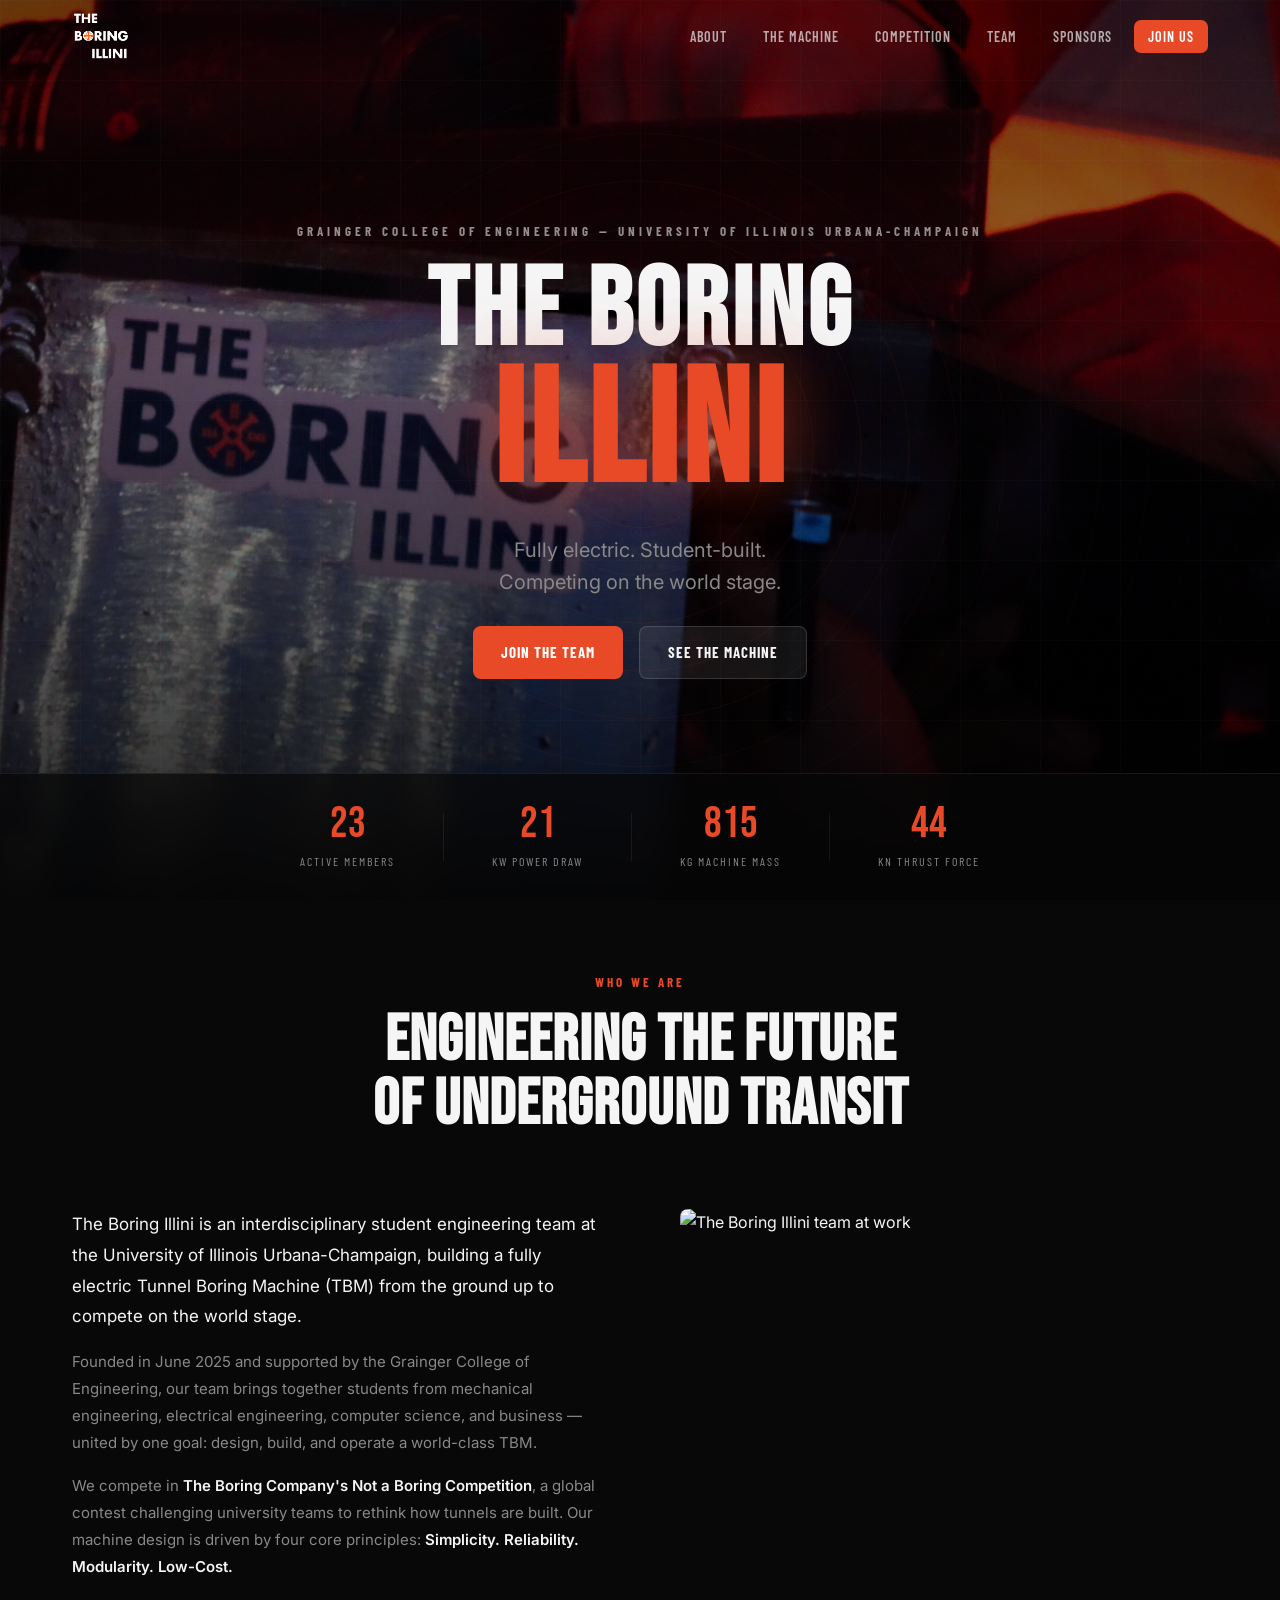
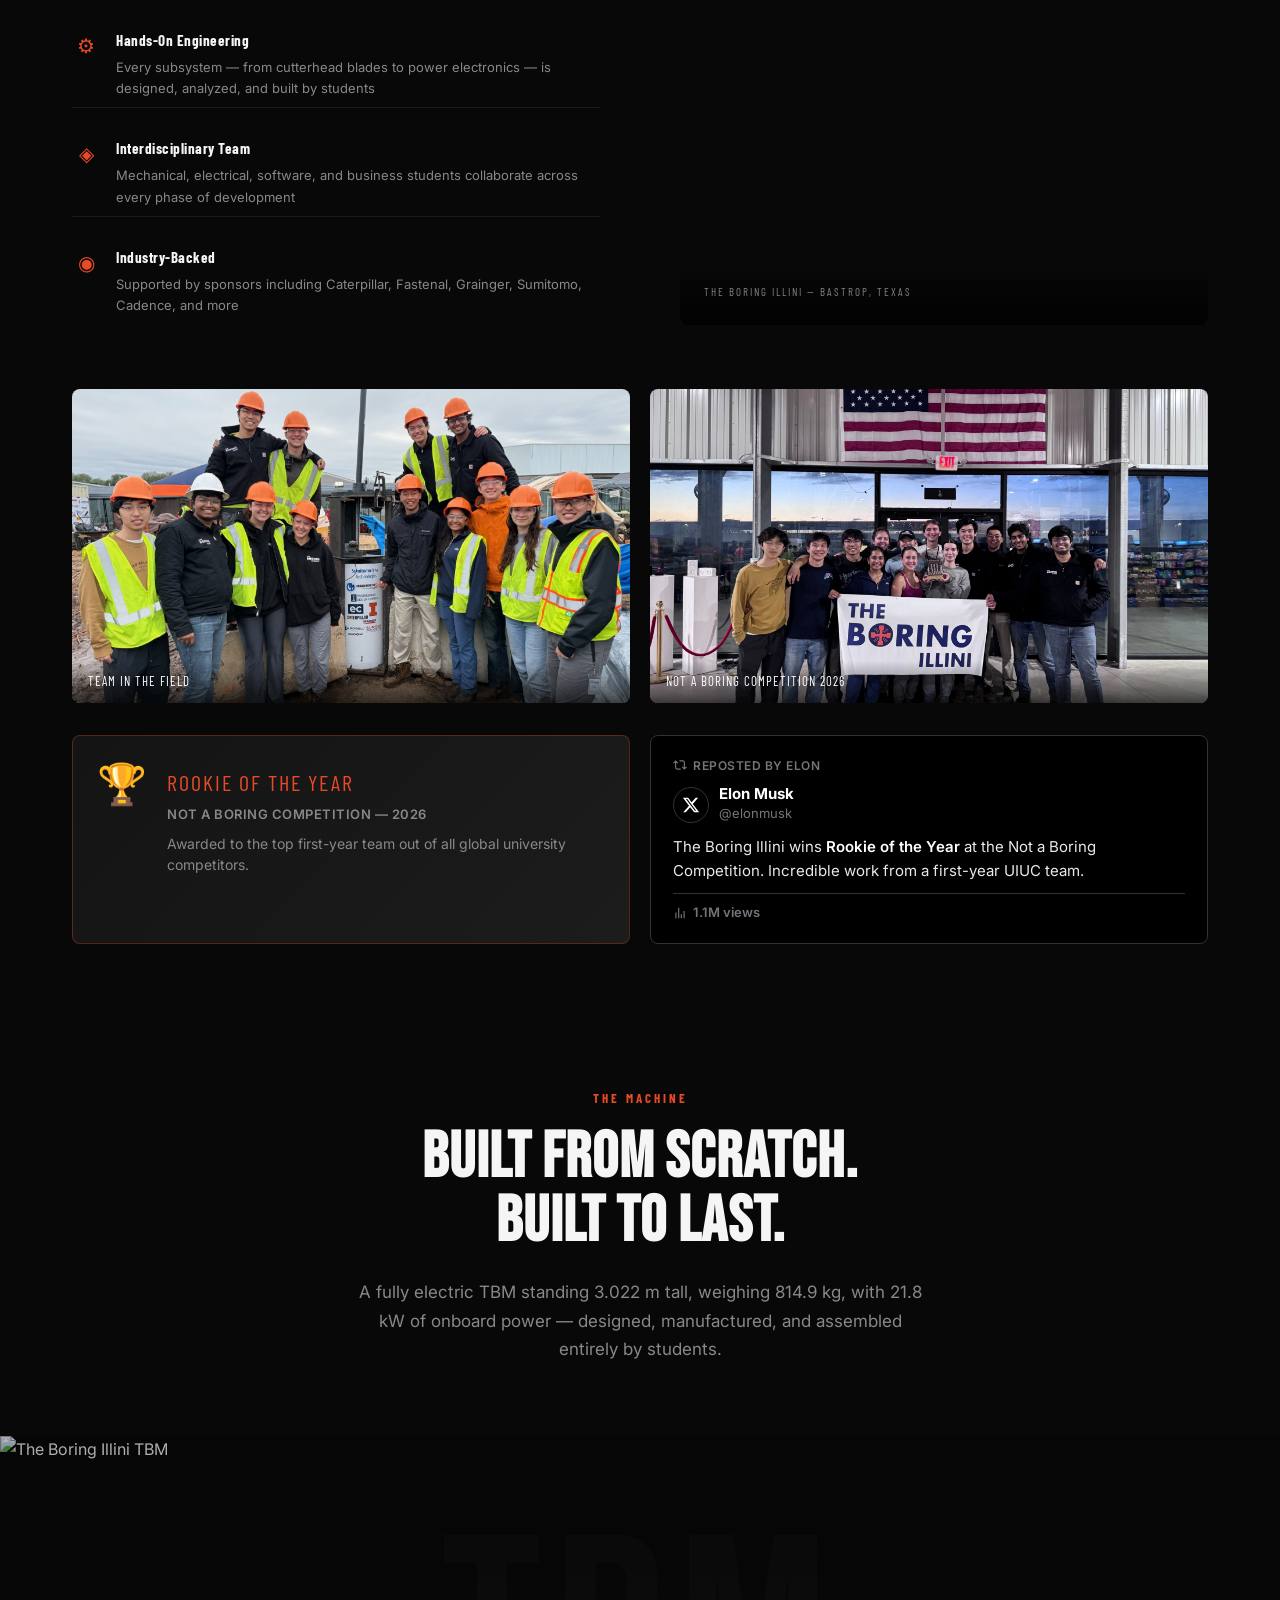
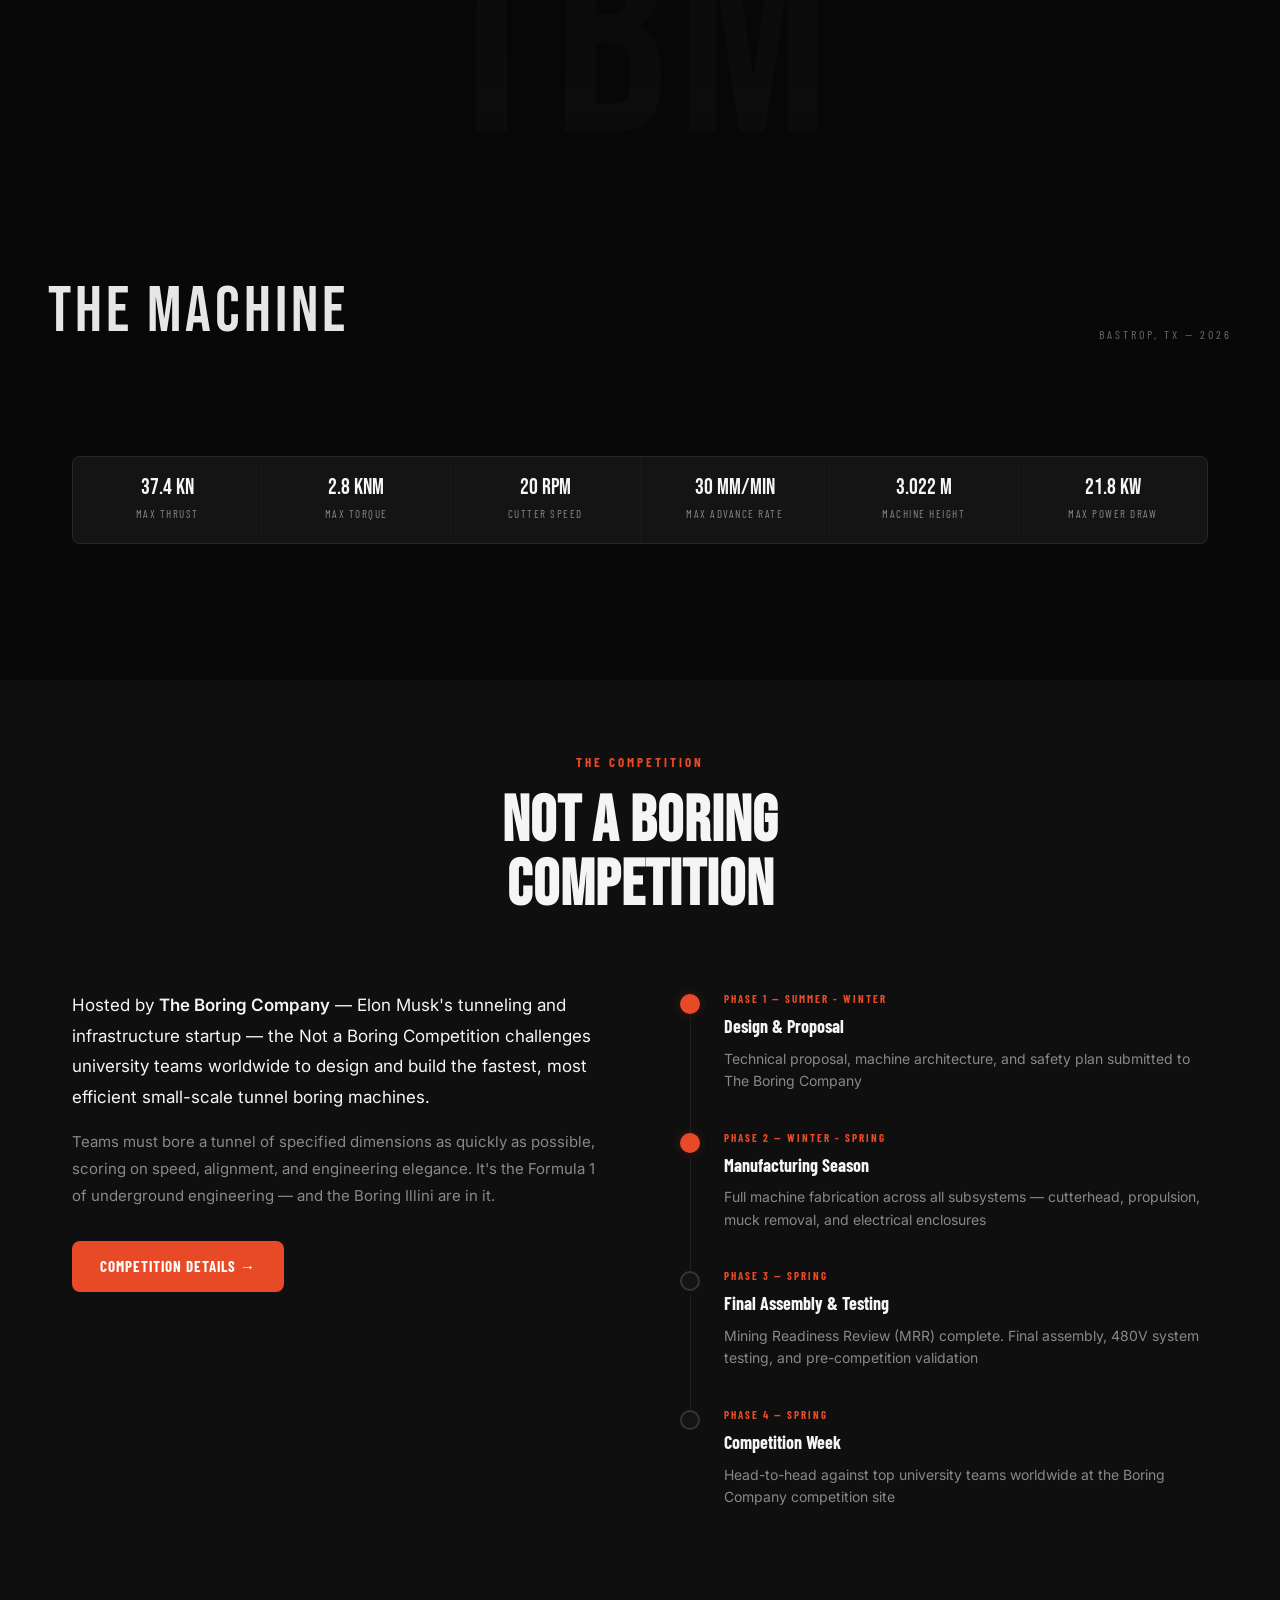
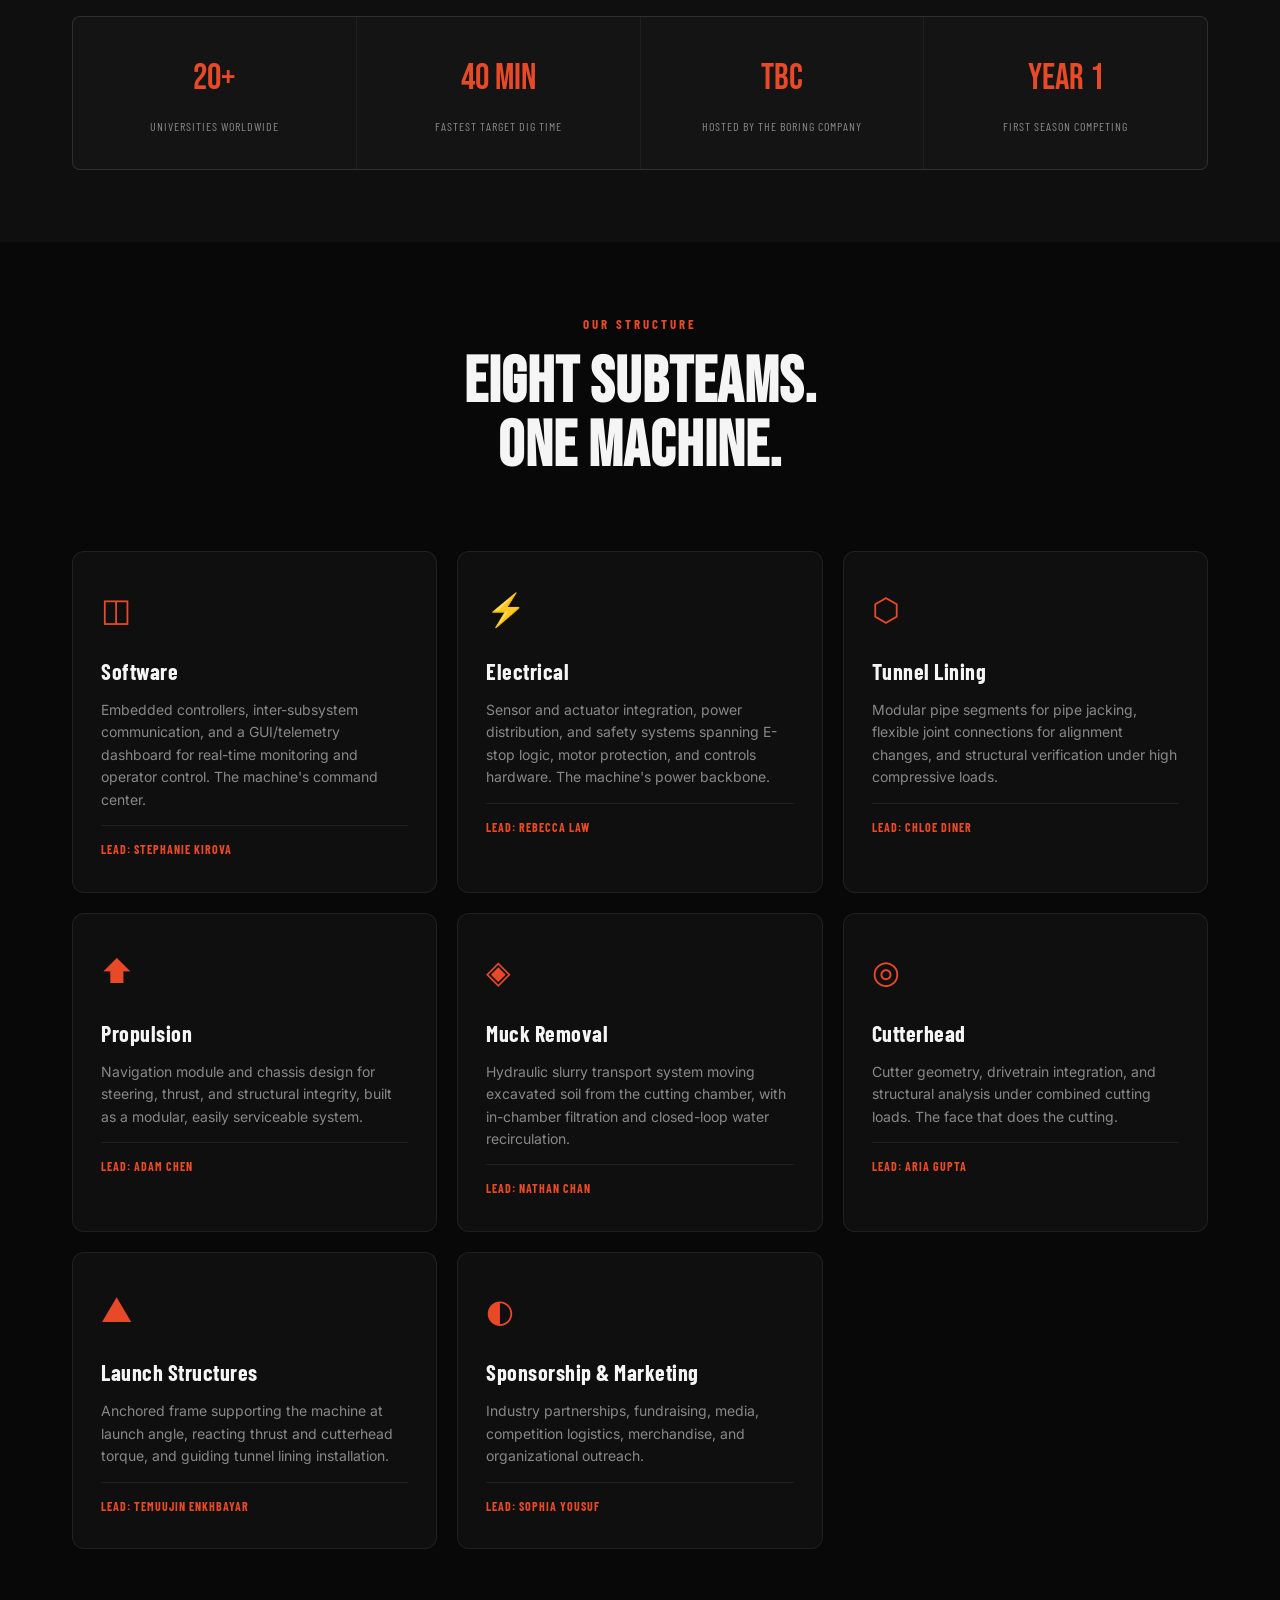
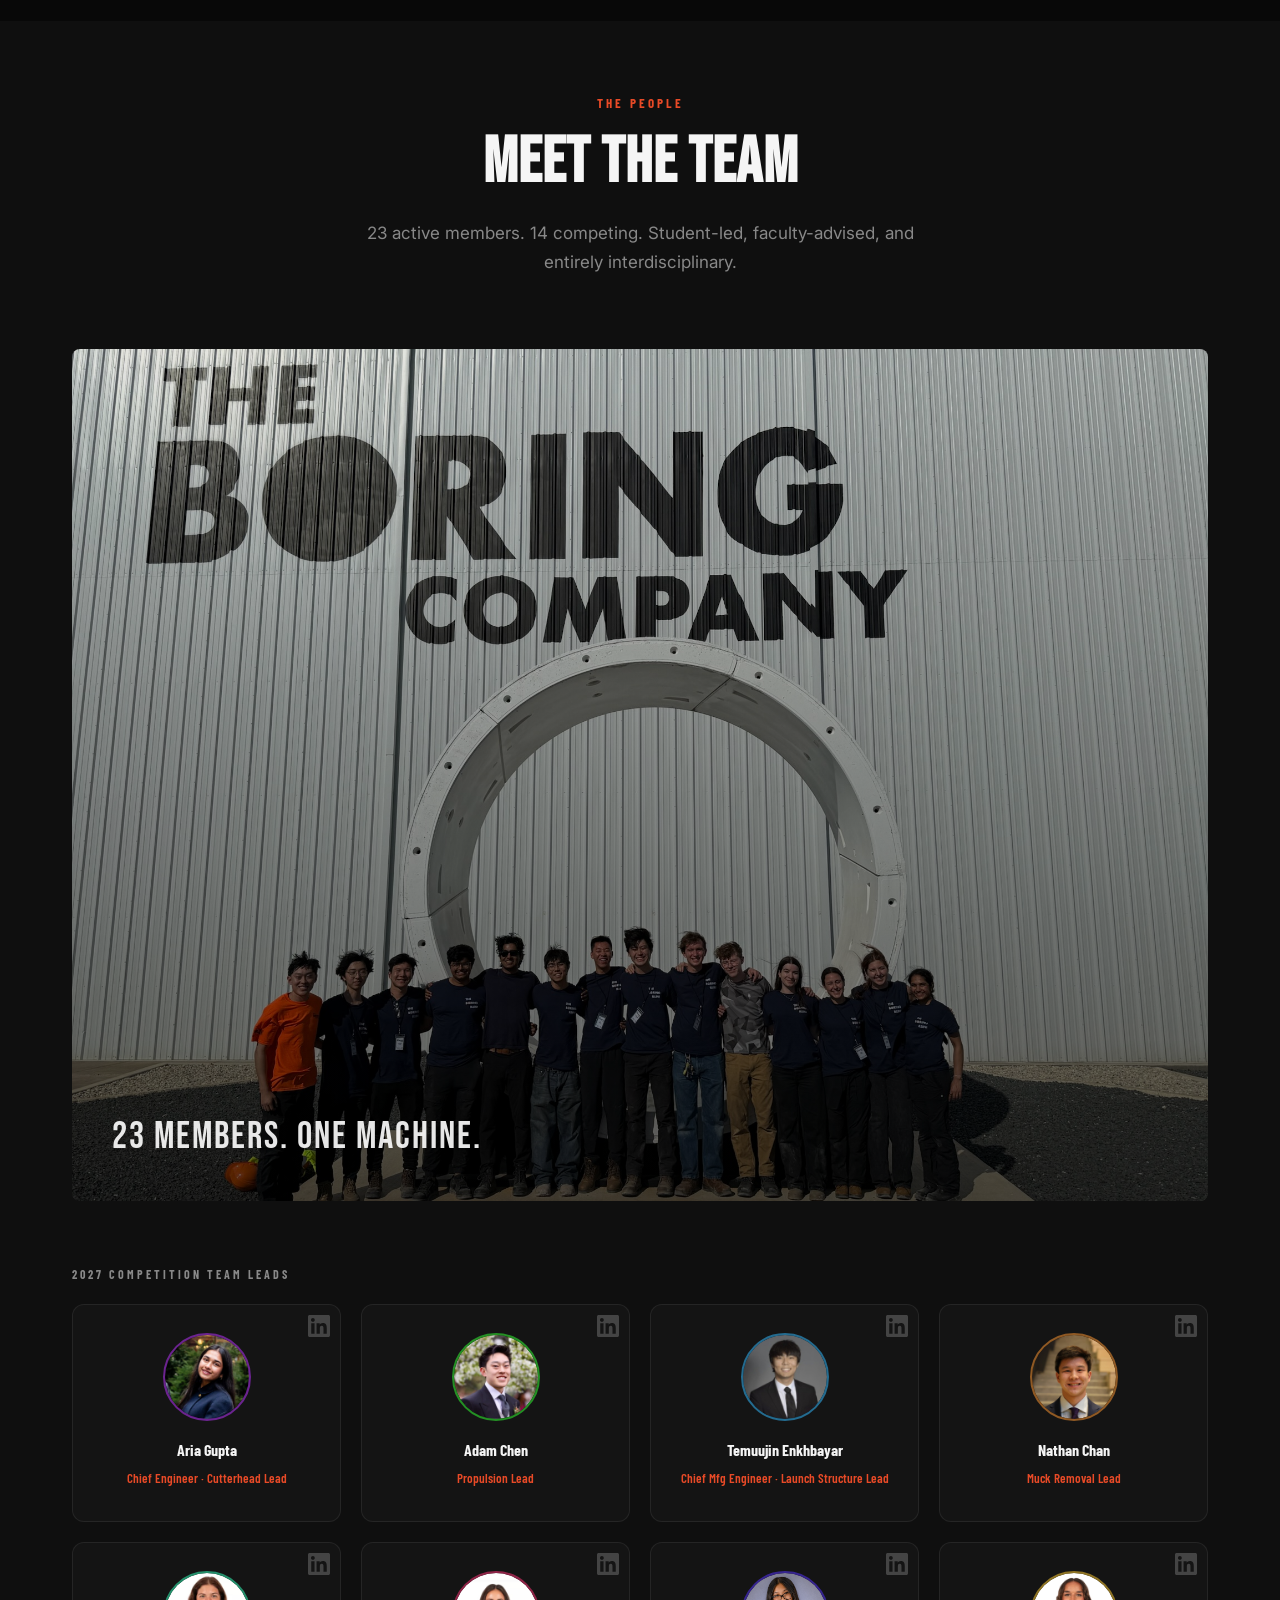
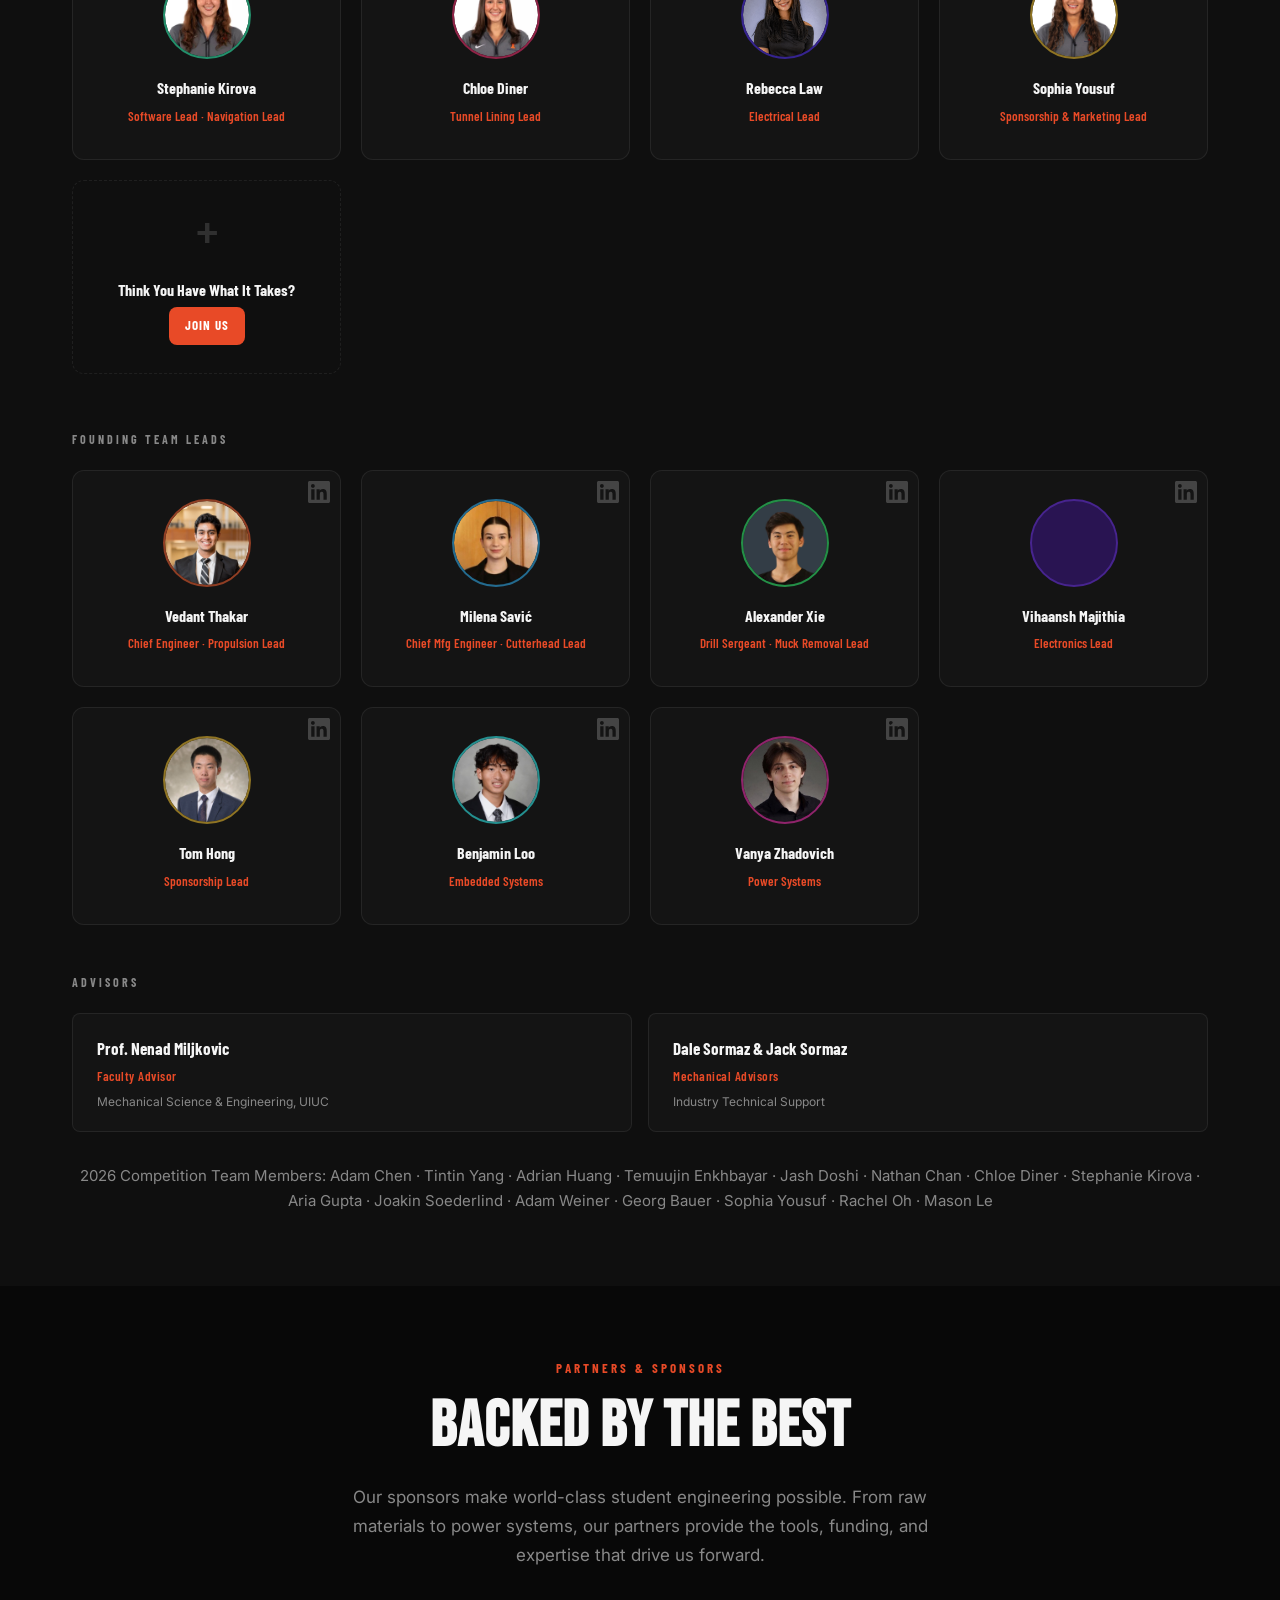
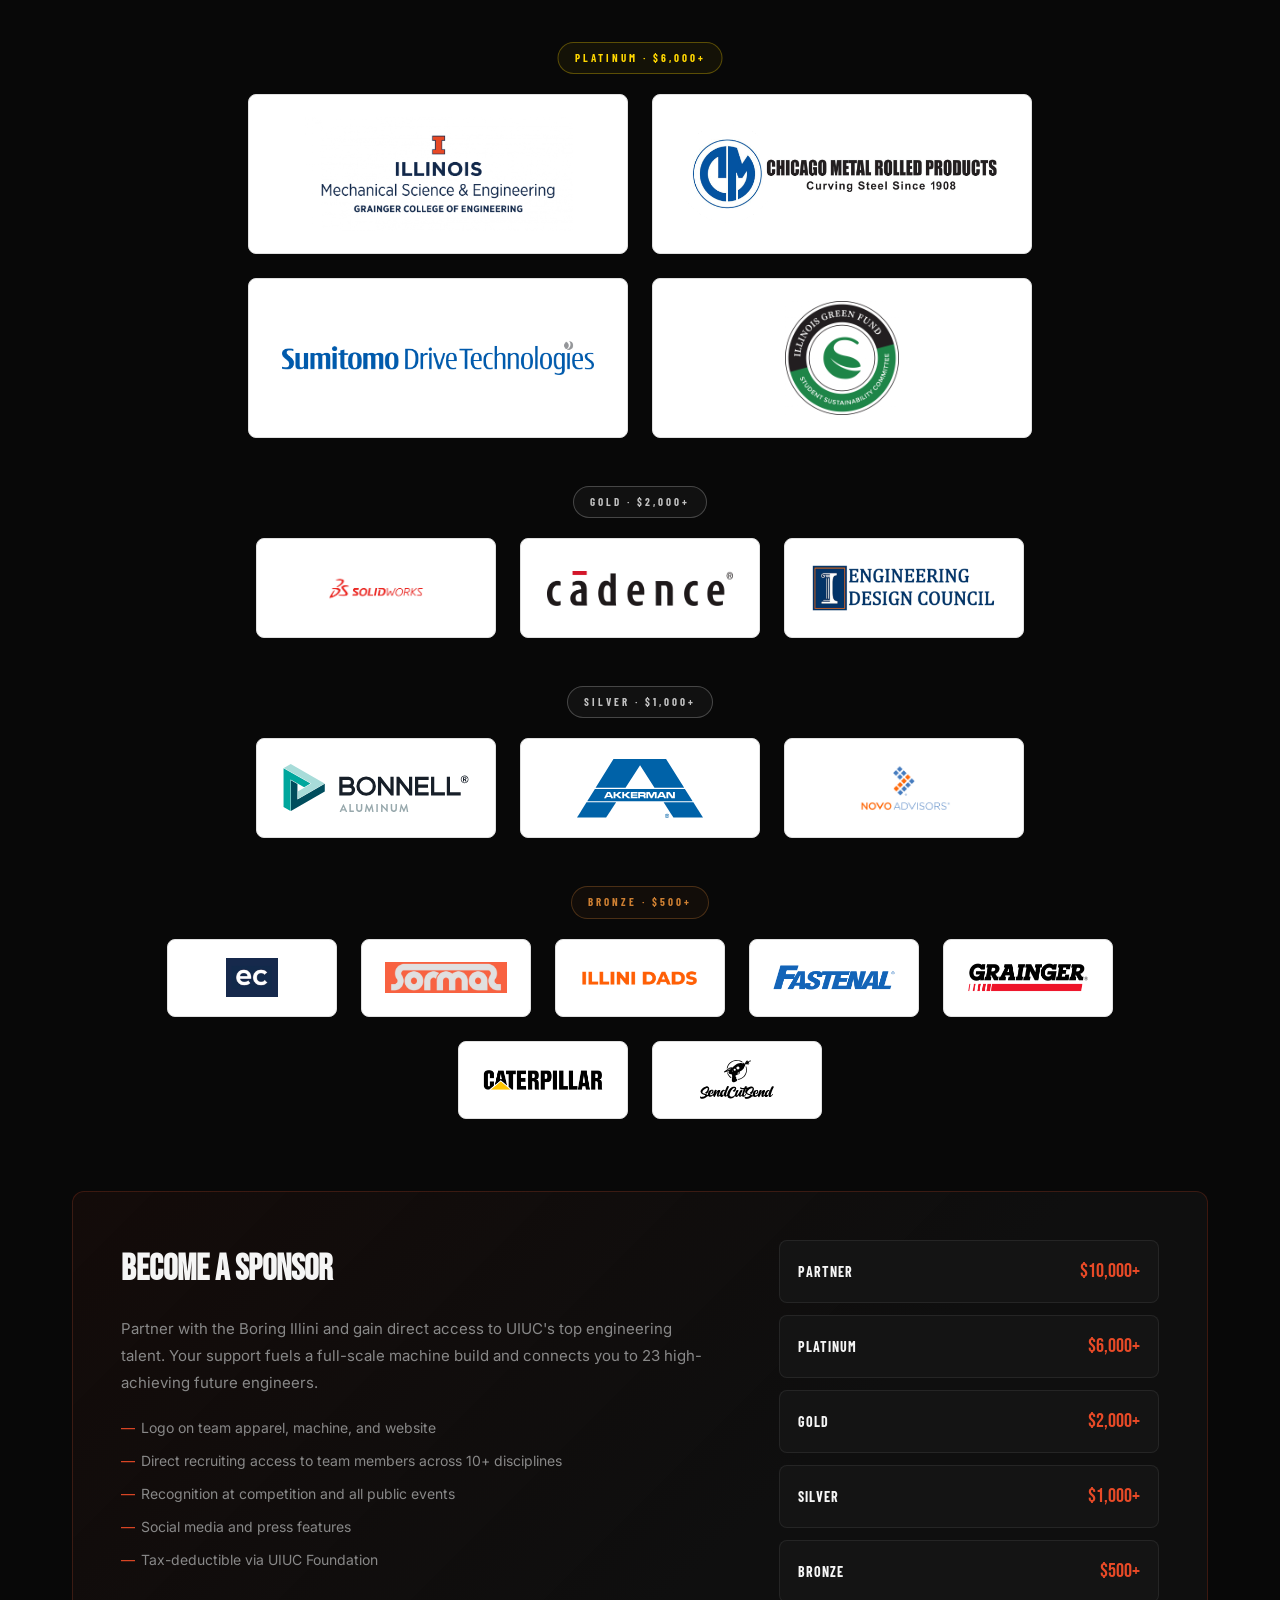
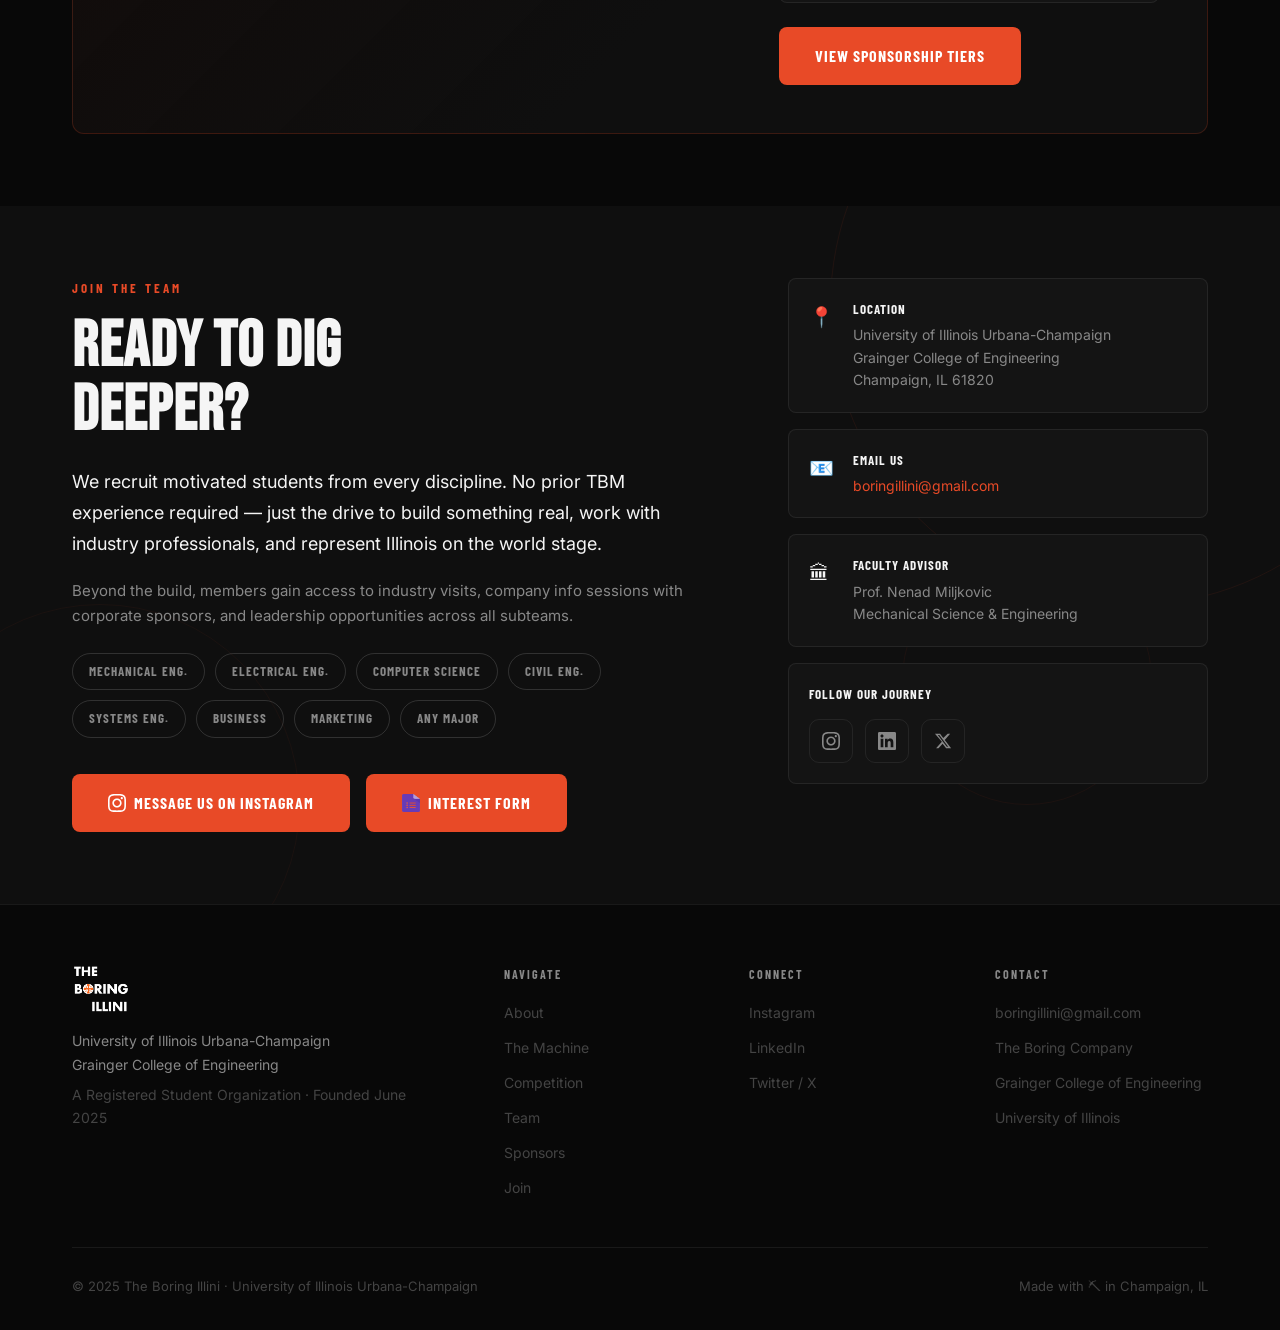
==== commit b1d75cfb: "Rename Sophia Yousuf's photo filename to fix remaining Yousef typo Co-Authored-By: Claude Sonnet 5 <" ====
--- a/index.html
+++ b/index.html
@@ -508,7 +508,7 @@
         <!-- 8. Sophia Yousuf -->
         <a href="https://www.linkedin.com/in/sophiayousuf/" target="_blank" rel="noopener" class="team-card reveal team-card--linked">
           <div class="team-avatar" style="--hue:45">
-            <img src="assets/team/sophia-yousef.jpg" alt="Sophia Yousuf" onerror="this.style.display='none'" />
+            <img src="assets/team/sophia-yousuf.jpg" alt="Sophia Yousuf" onerror="this.style.display='none'" />
             <div class="avatar-initials">SY</div>
           </div>
           <div class="team-info">
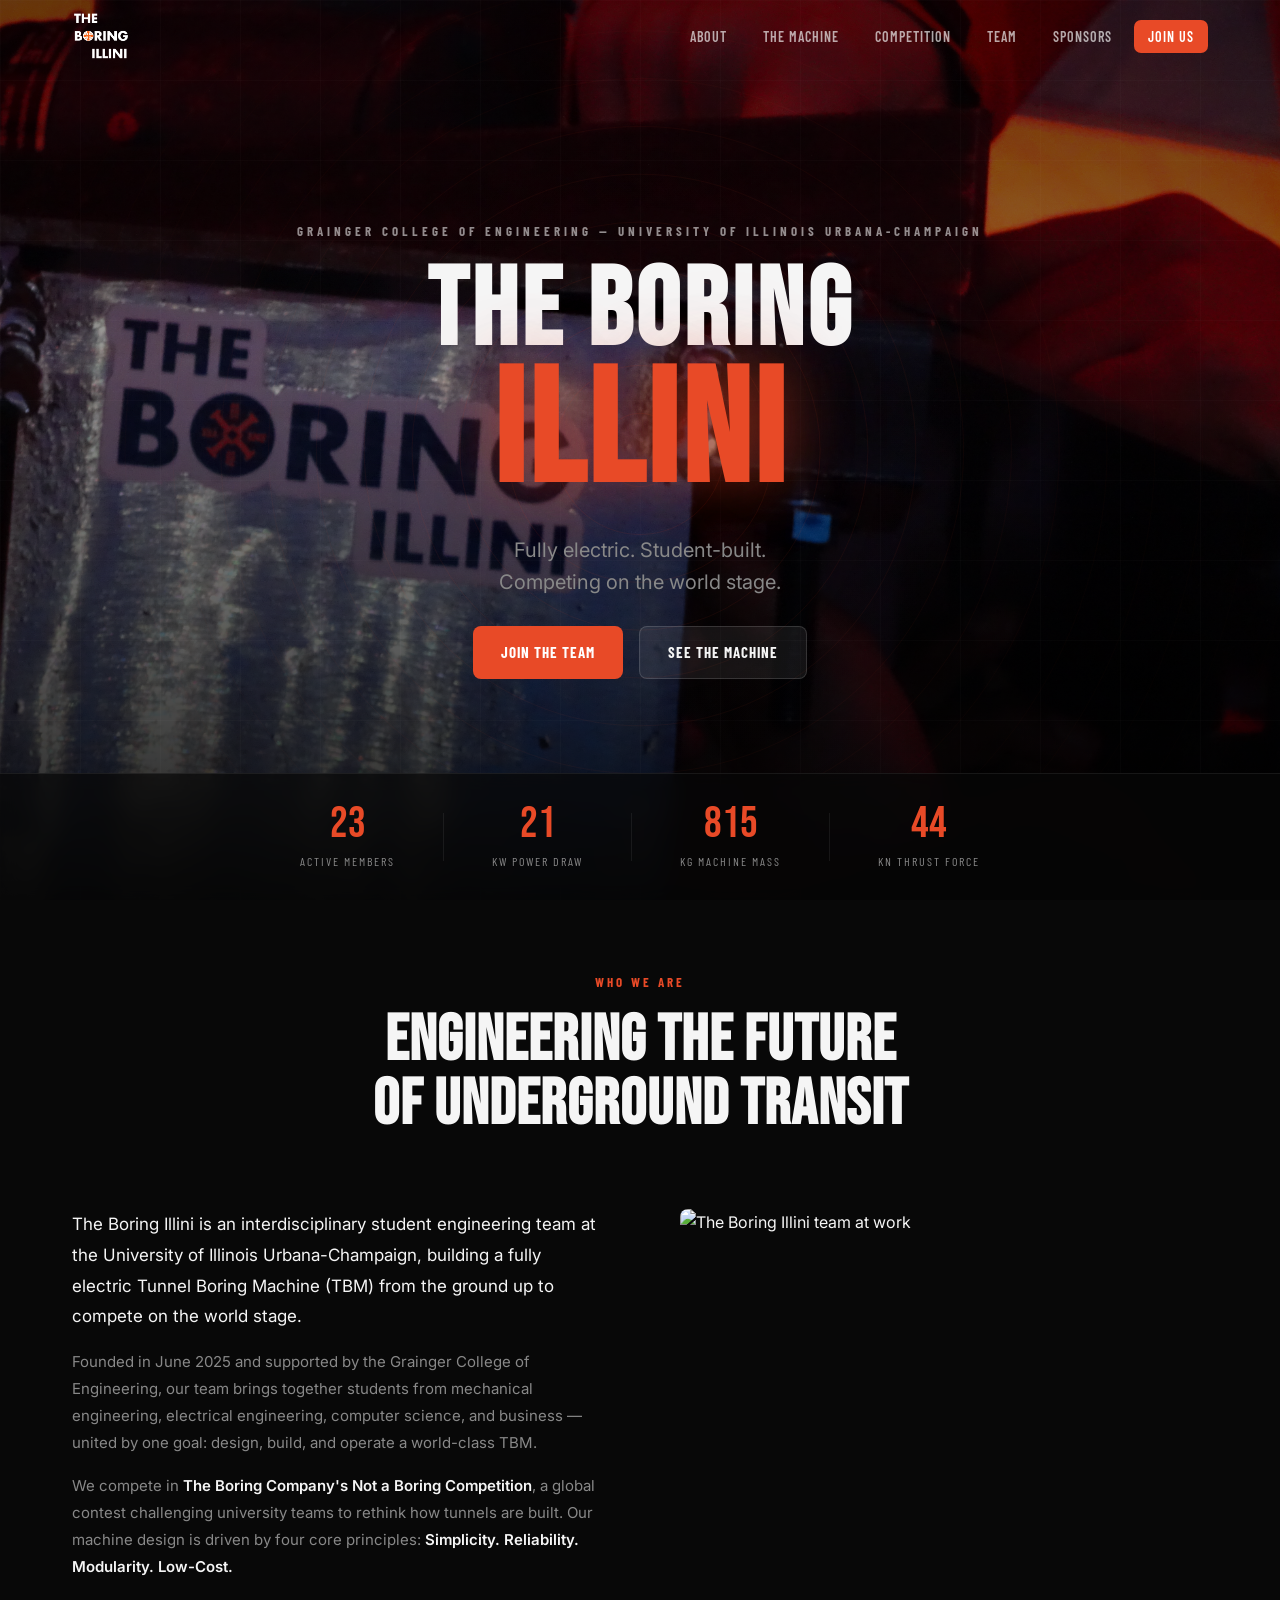
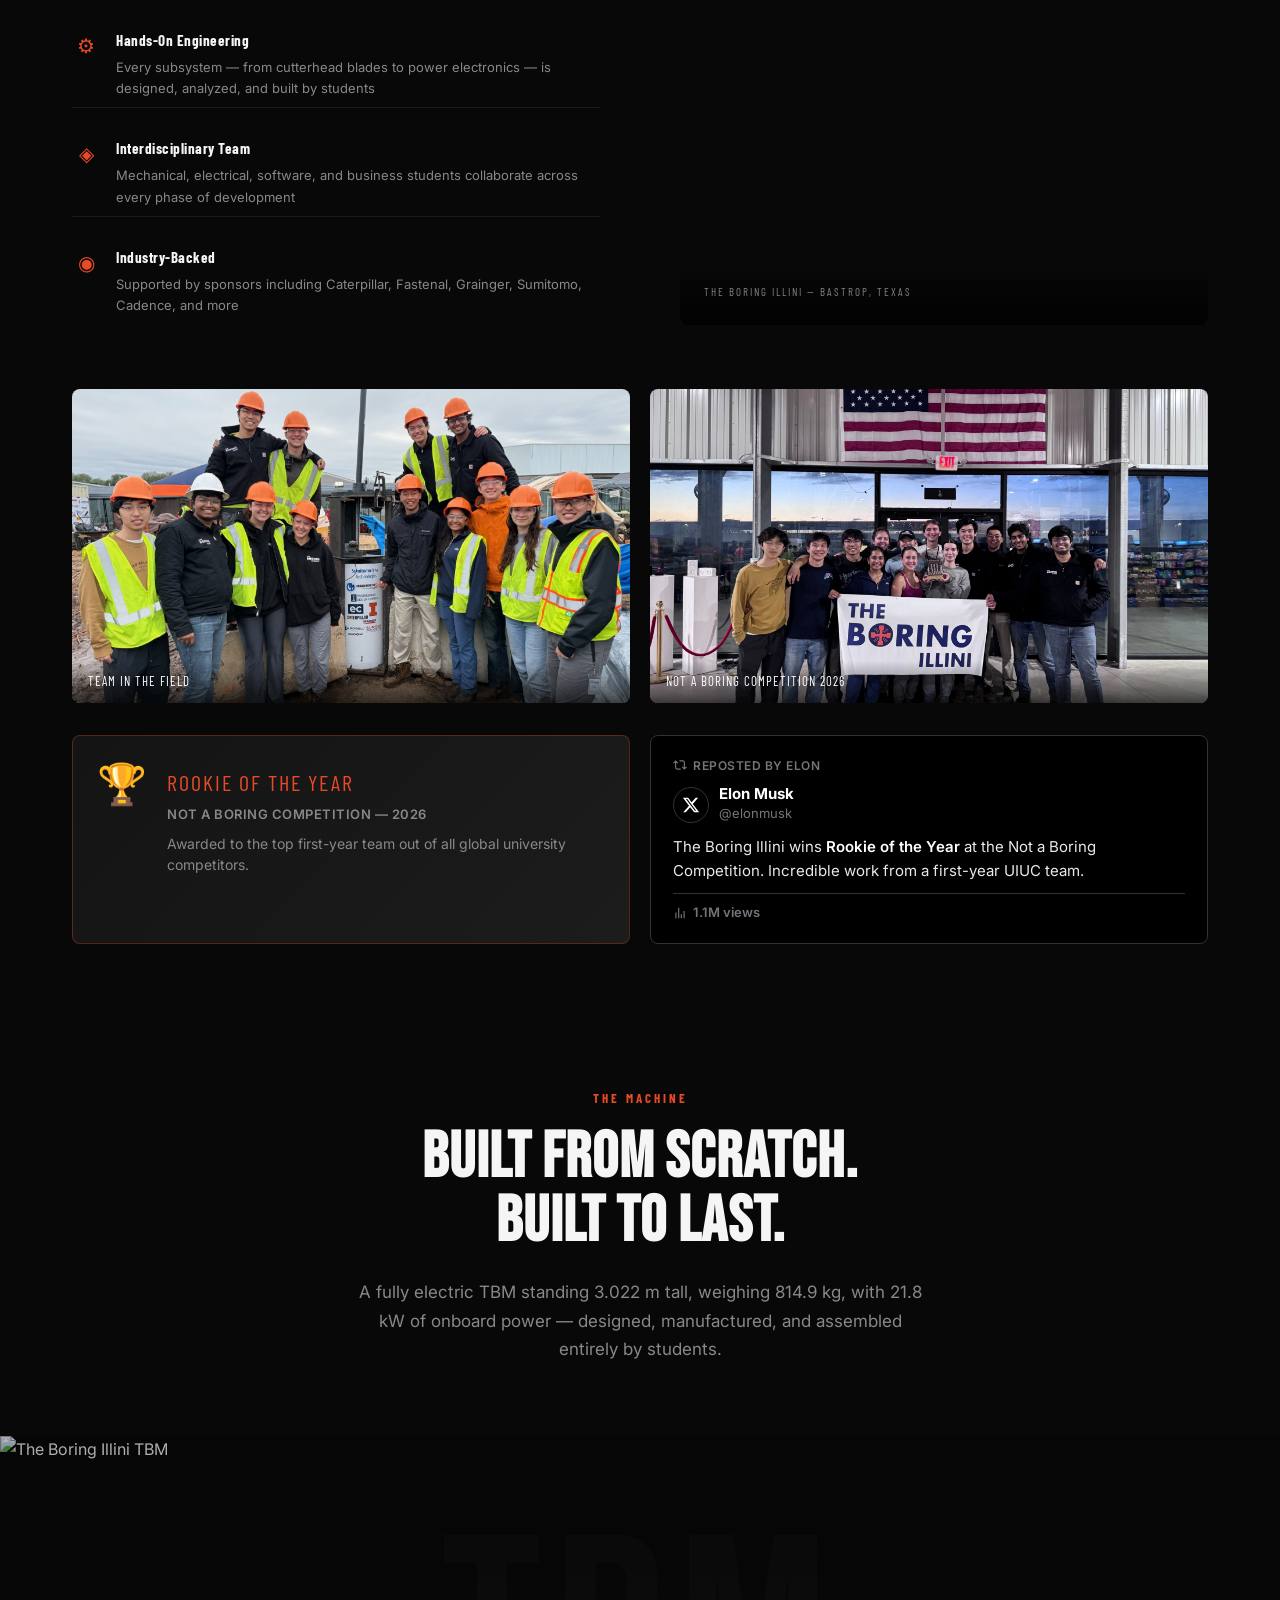
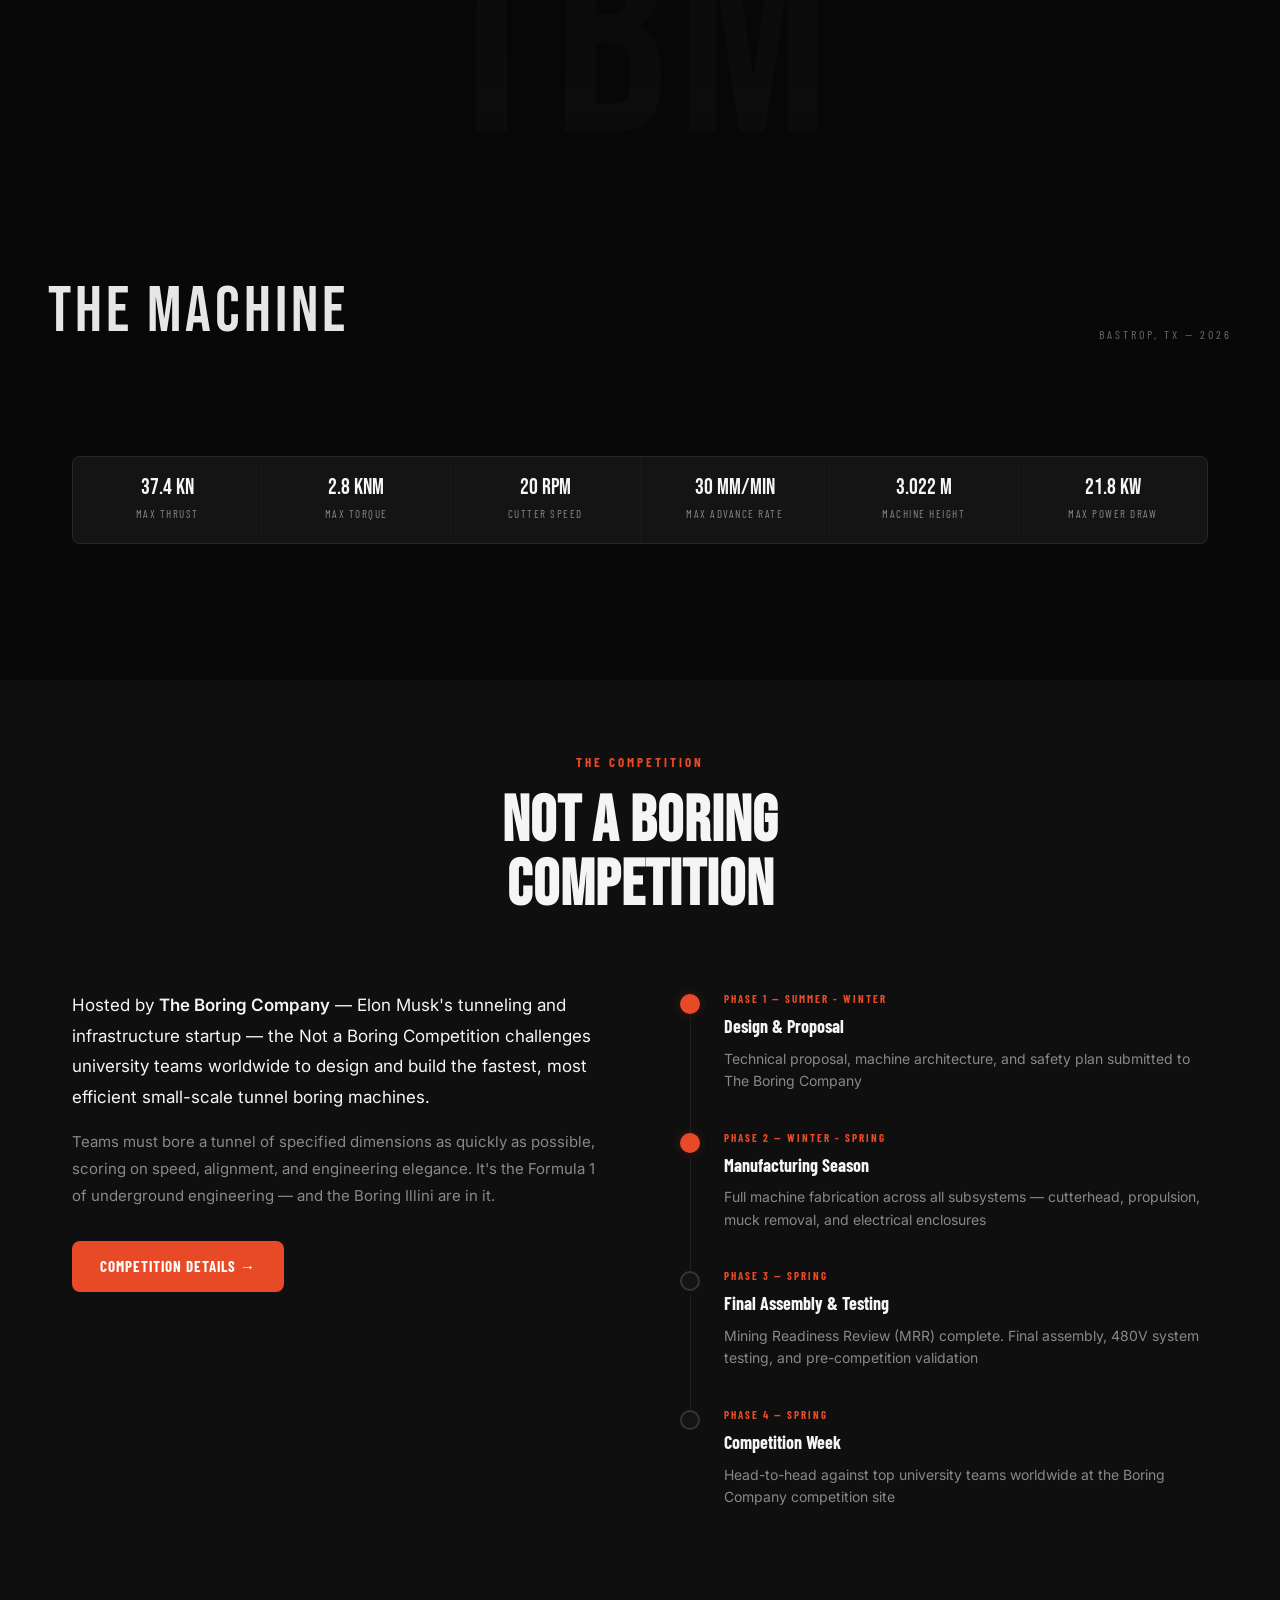
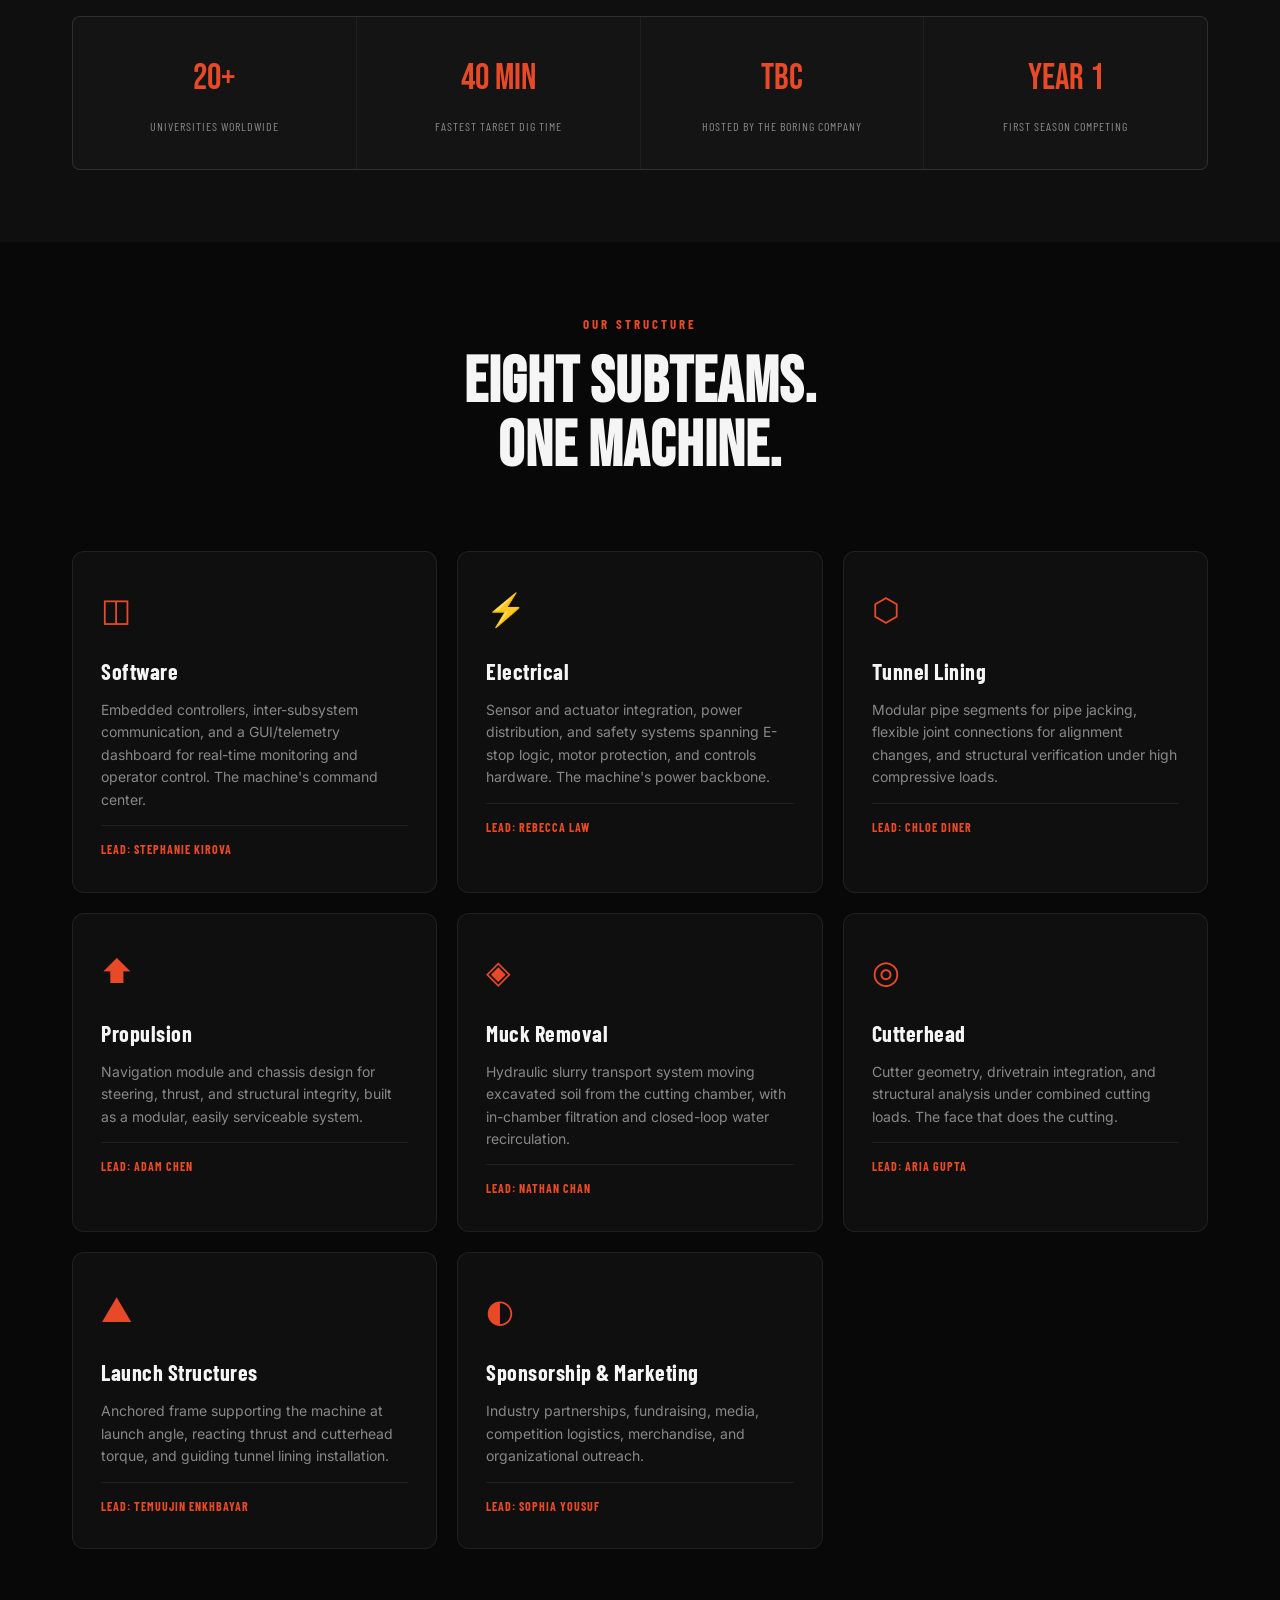
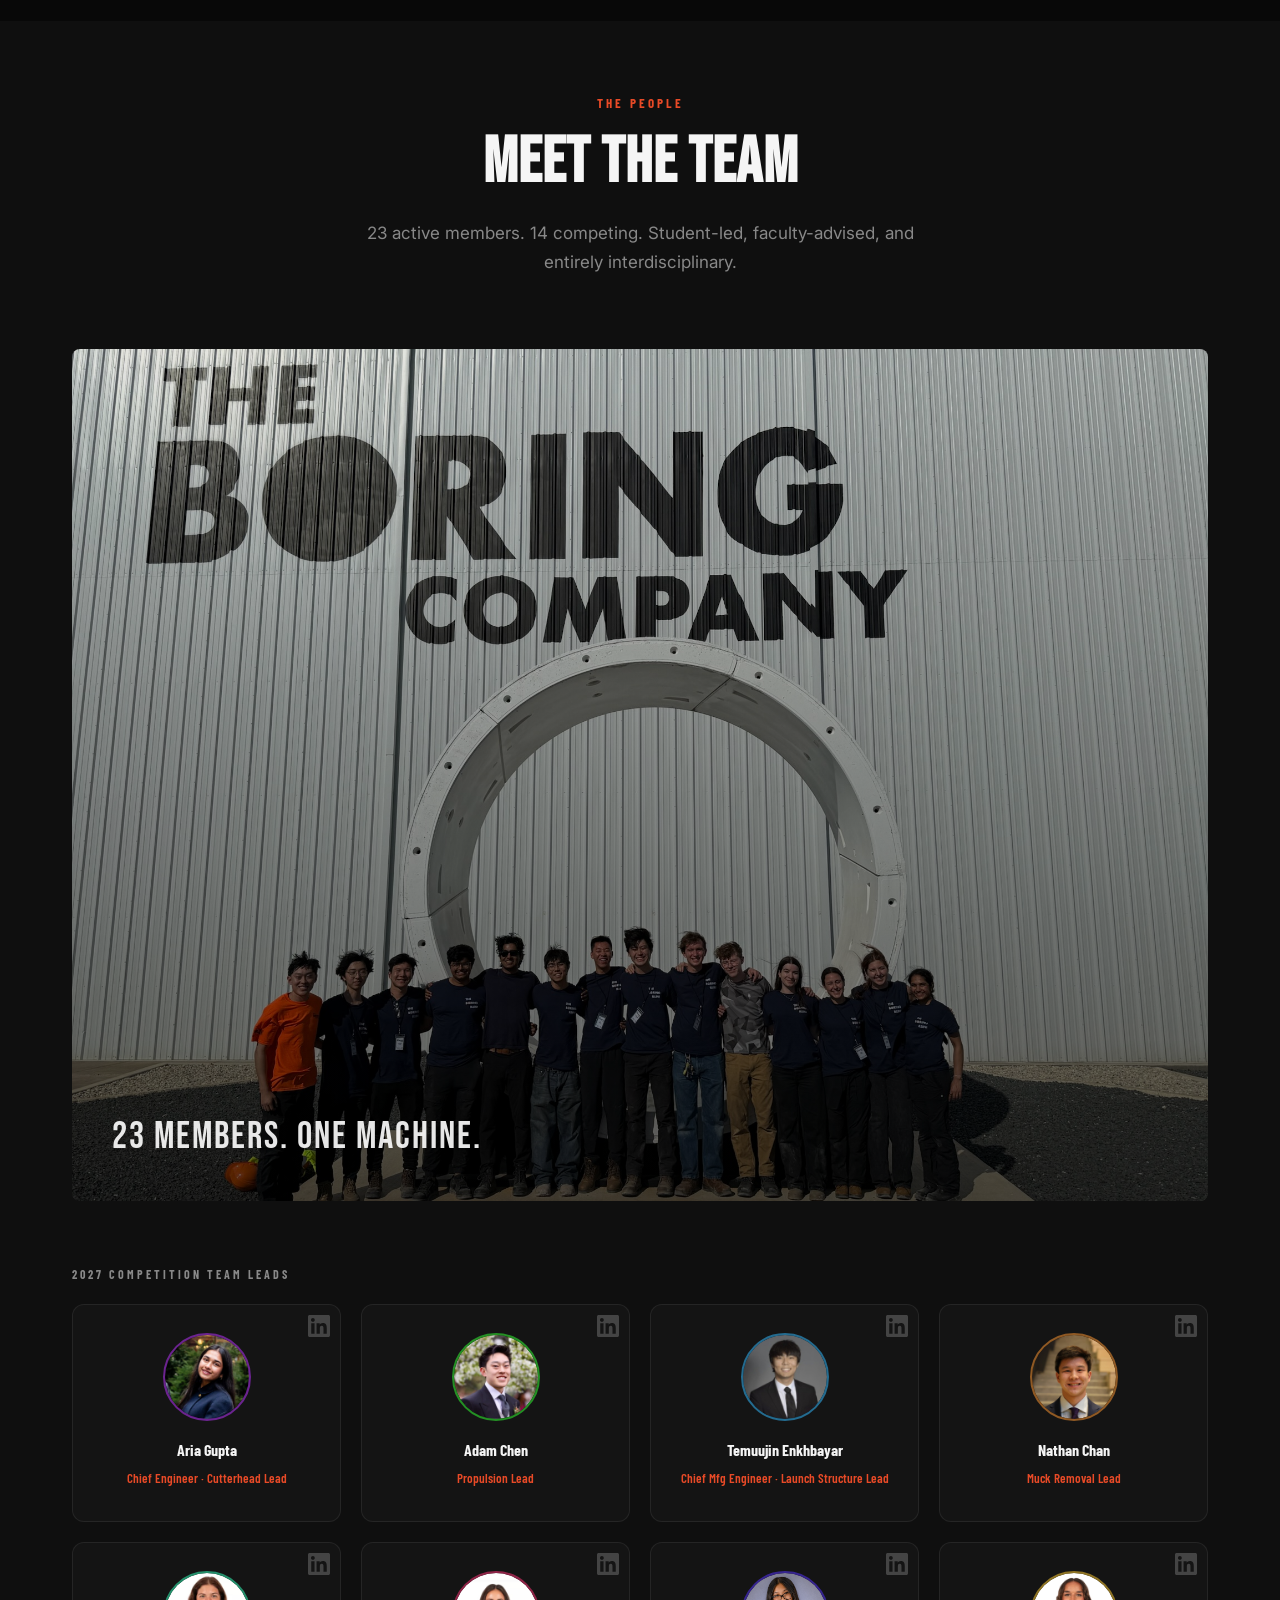
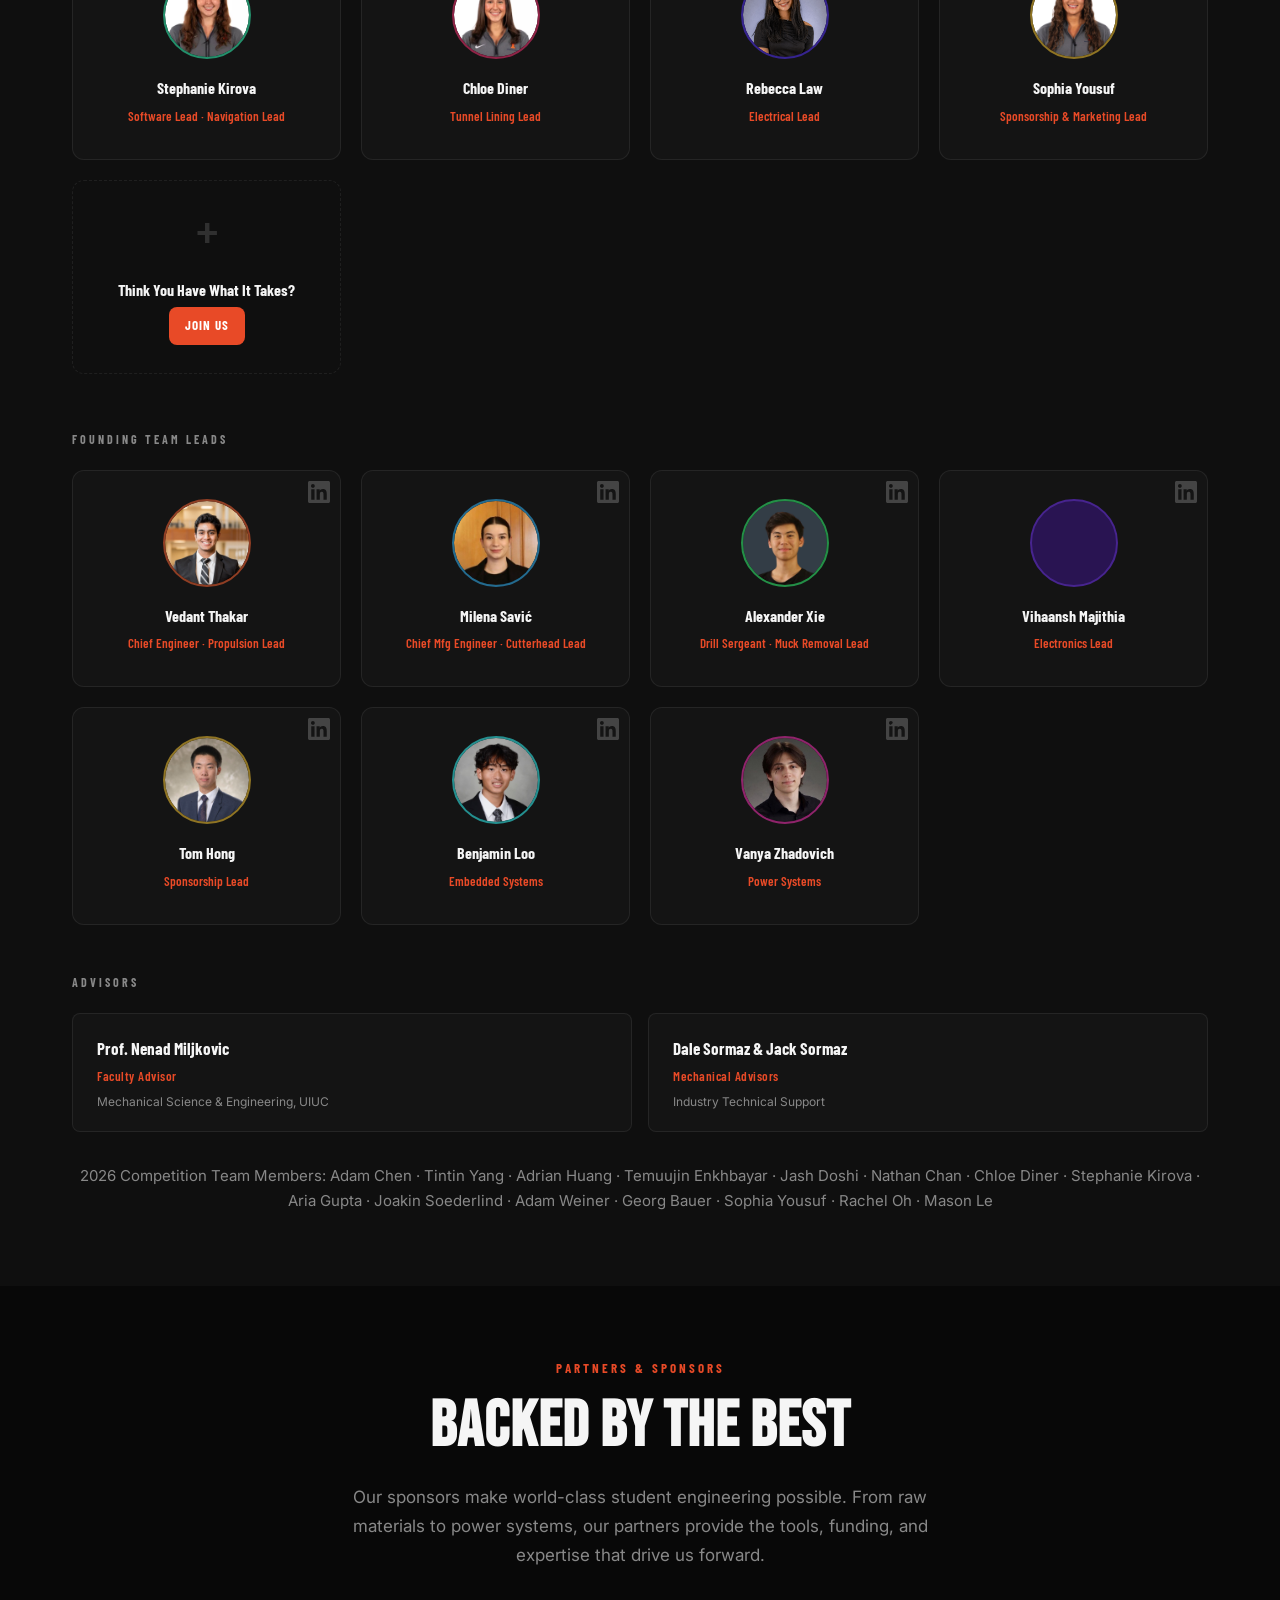
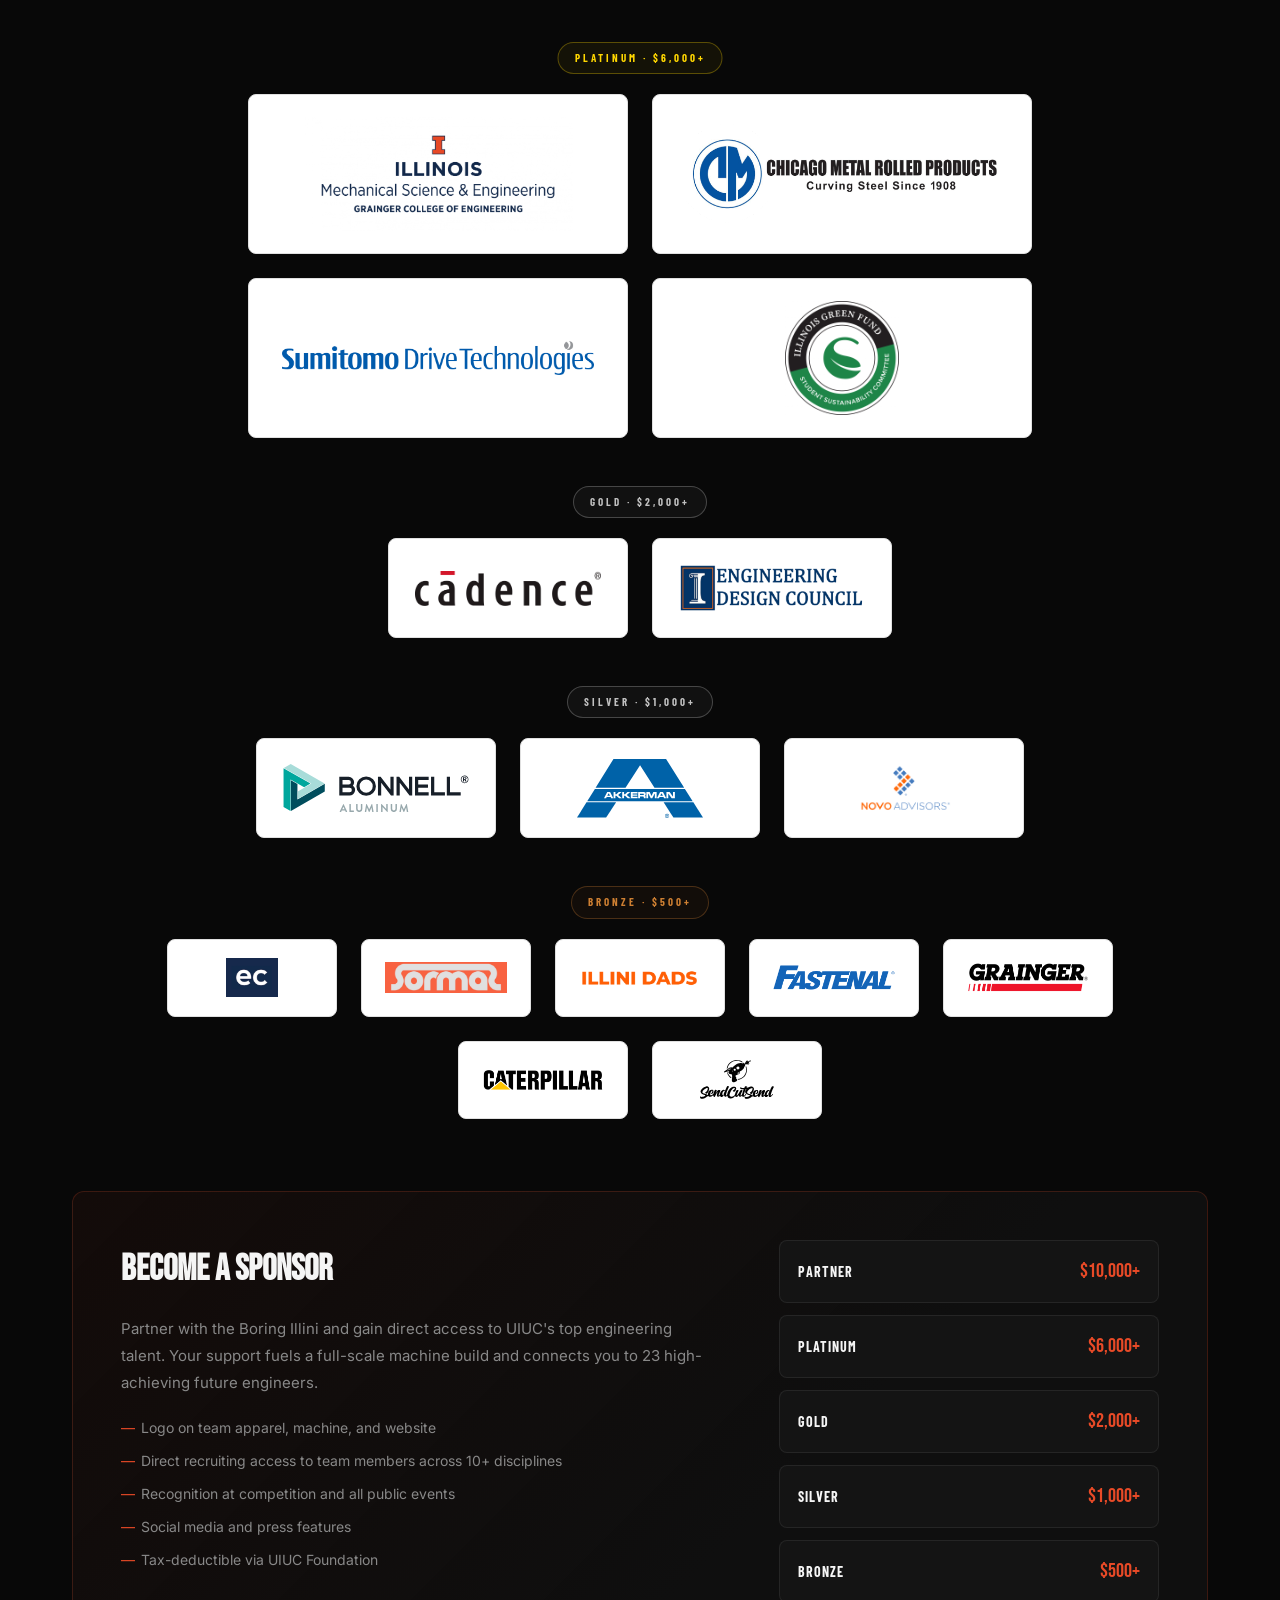
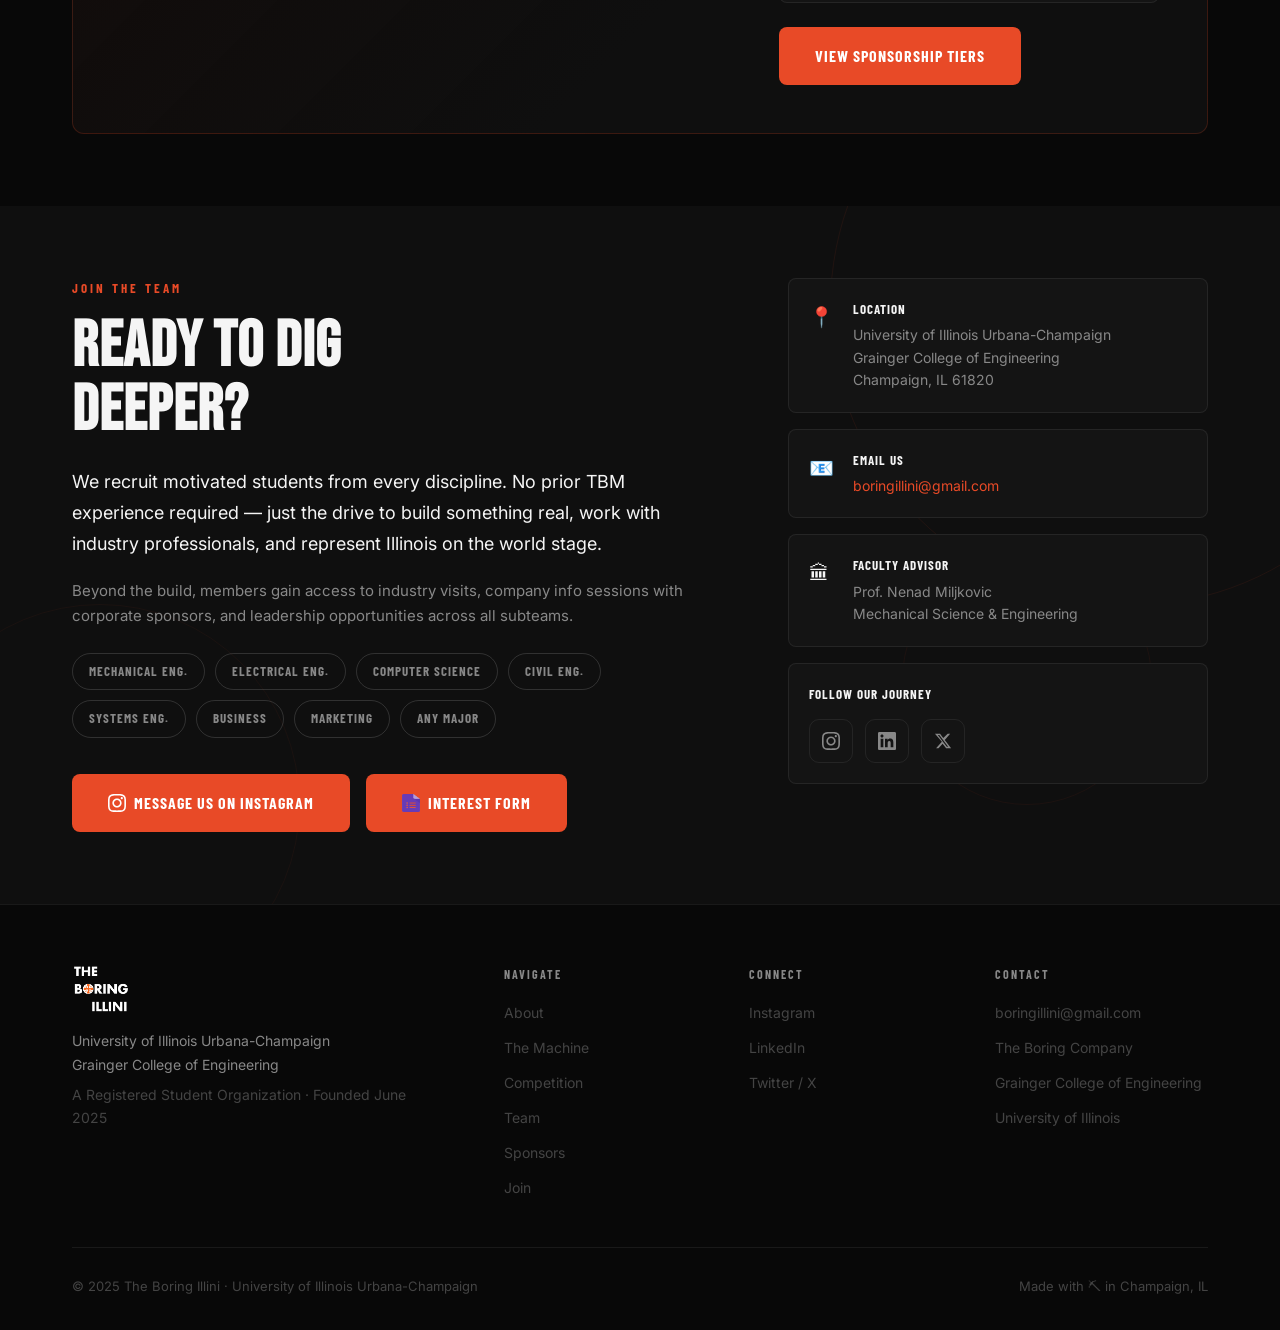
==== commit 65ba4d43: "Remove SolidWorks as a sponsor Co-Authored-By: Claude Sonnet 5 <noreply@anthropic.com>" ====
--- a/index.html
+++ b/index.html
@@ -677,9 +677,6 @@
         <div class="tier-section reveal">
           <div class="tier-label tier-silver">Gold · $2,000+</div>
           <div class="sponsor-row">
-            <div class="sponsor-logo-box medium">
-              <img src="assets/logos/SolidWorks-Logo.jpg" alt="SolidWorks" />
-            </div>
             <div class="sponsor-logo-box medium">
               <img src="assets/logos/cadence.png" alt="Cadence" />
             </div>
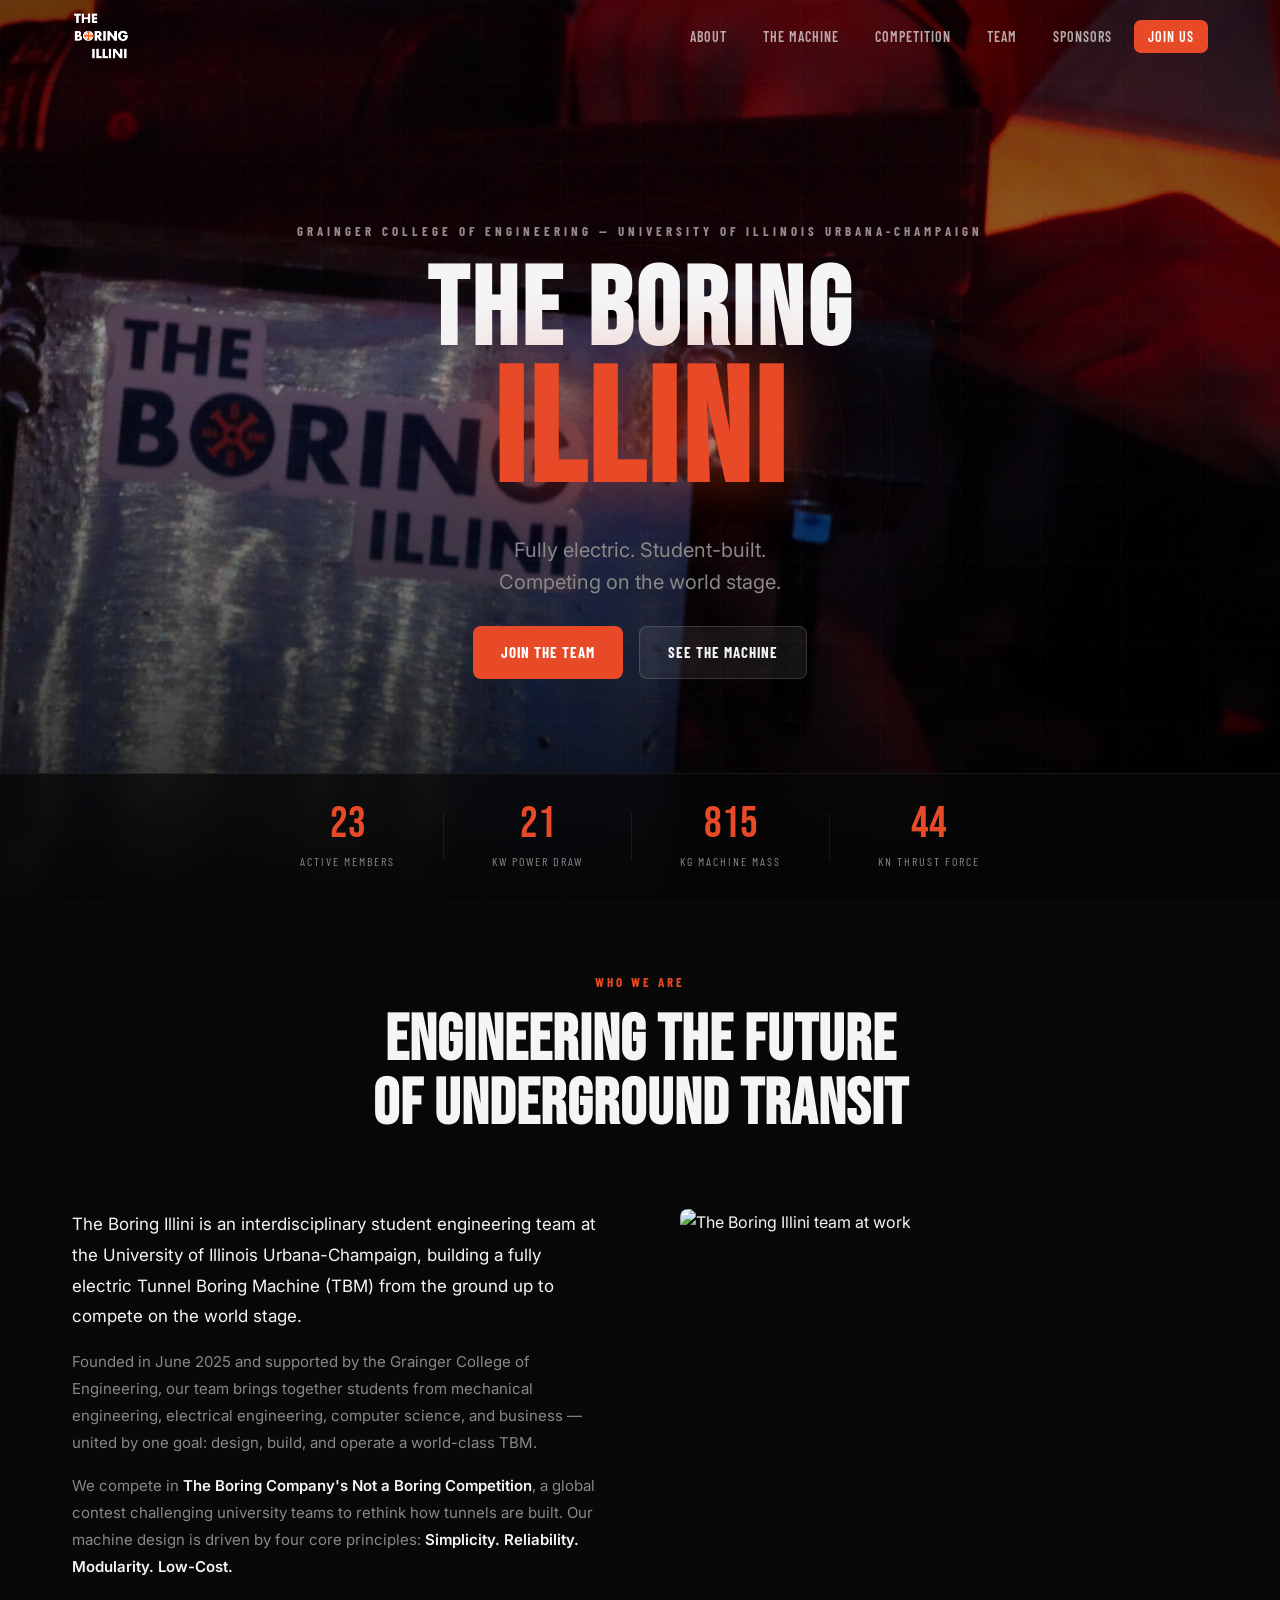
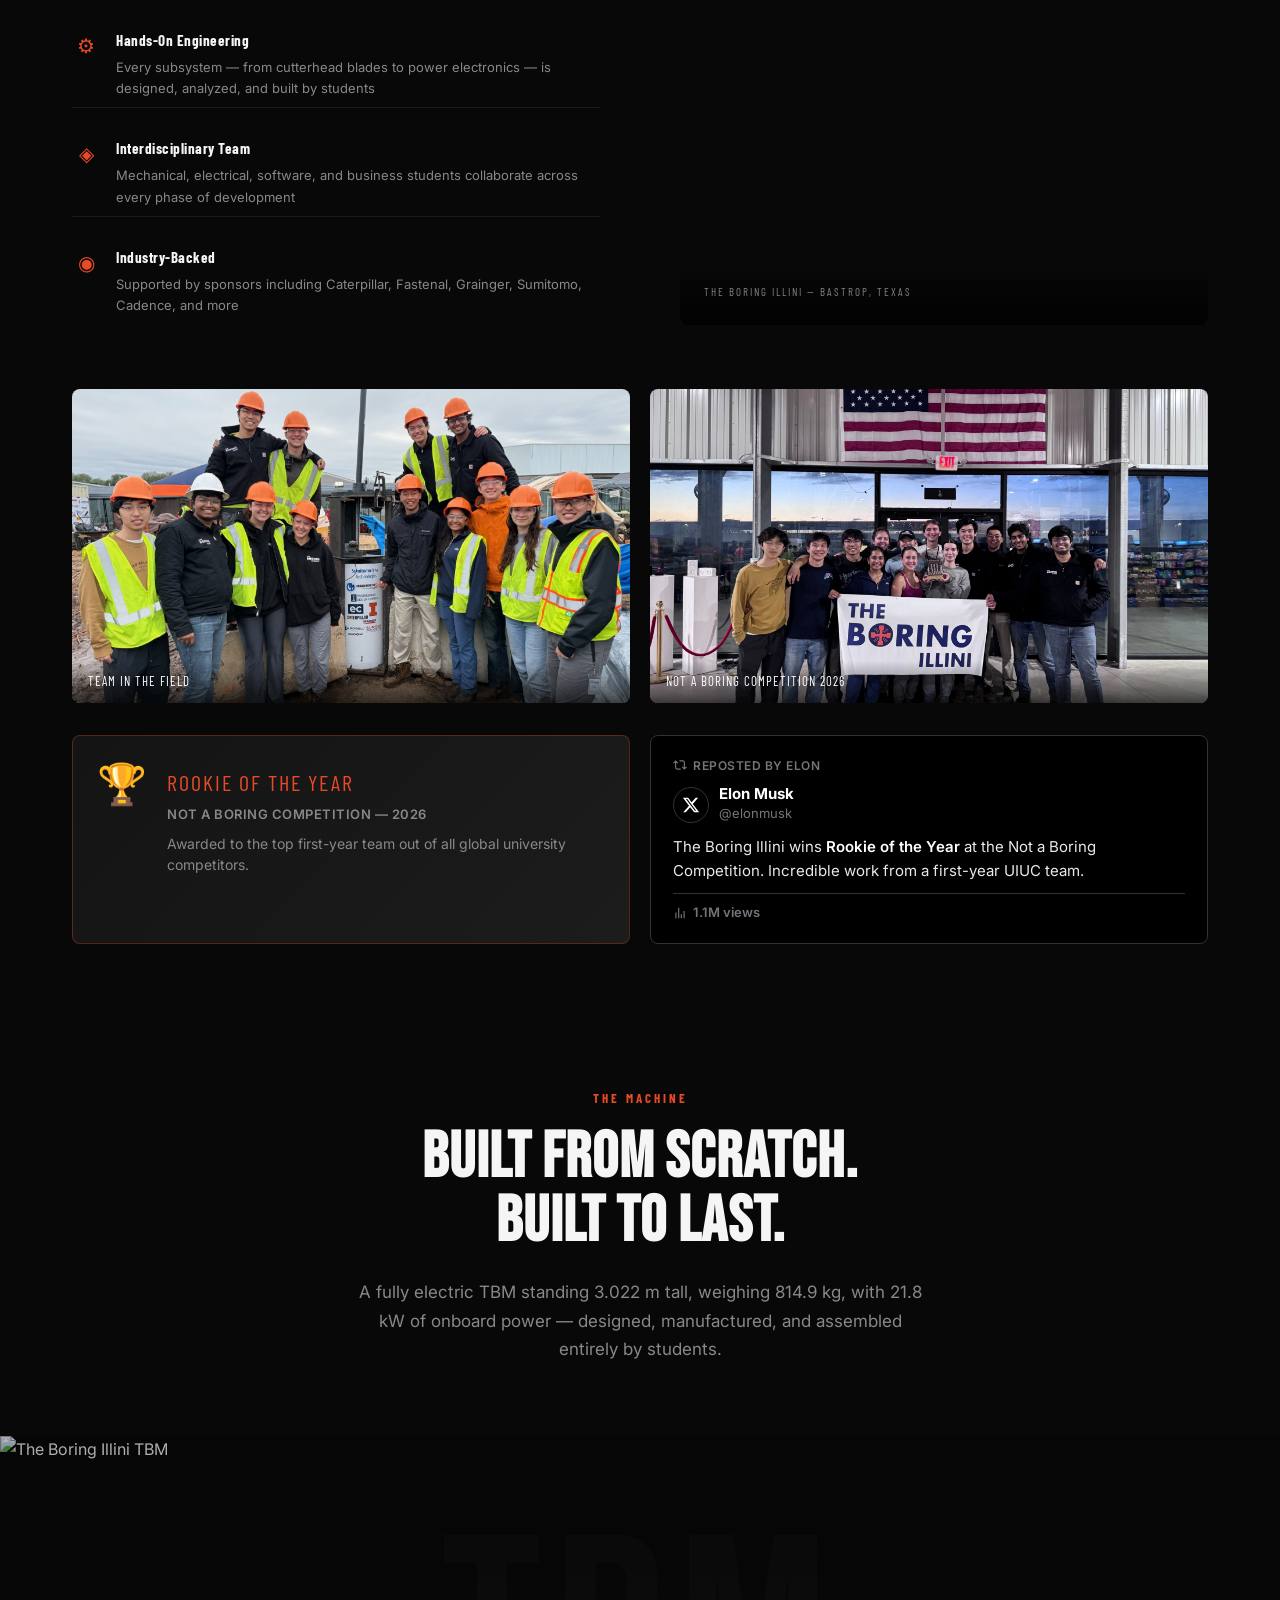
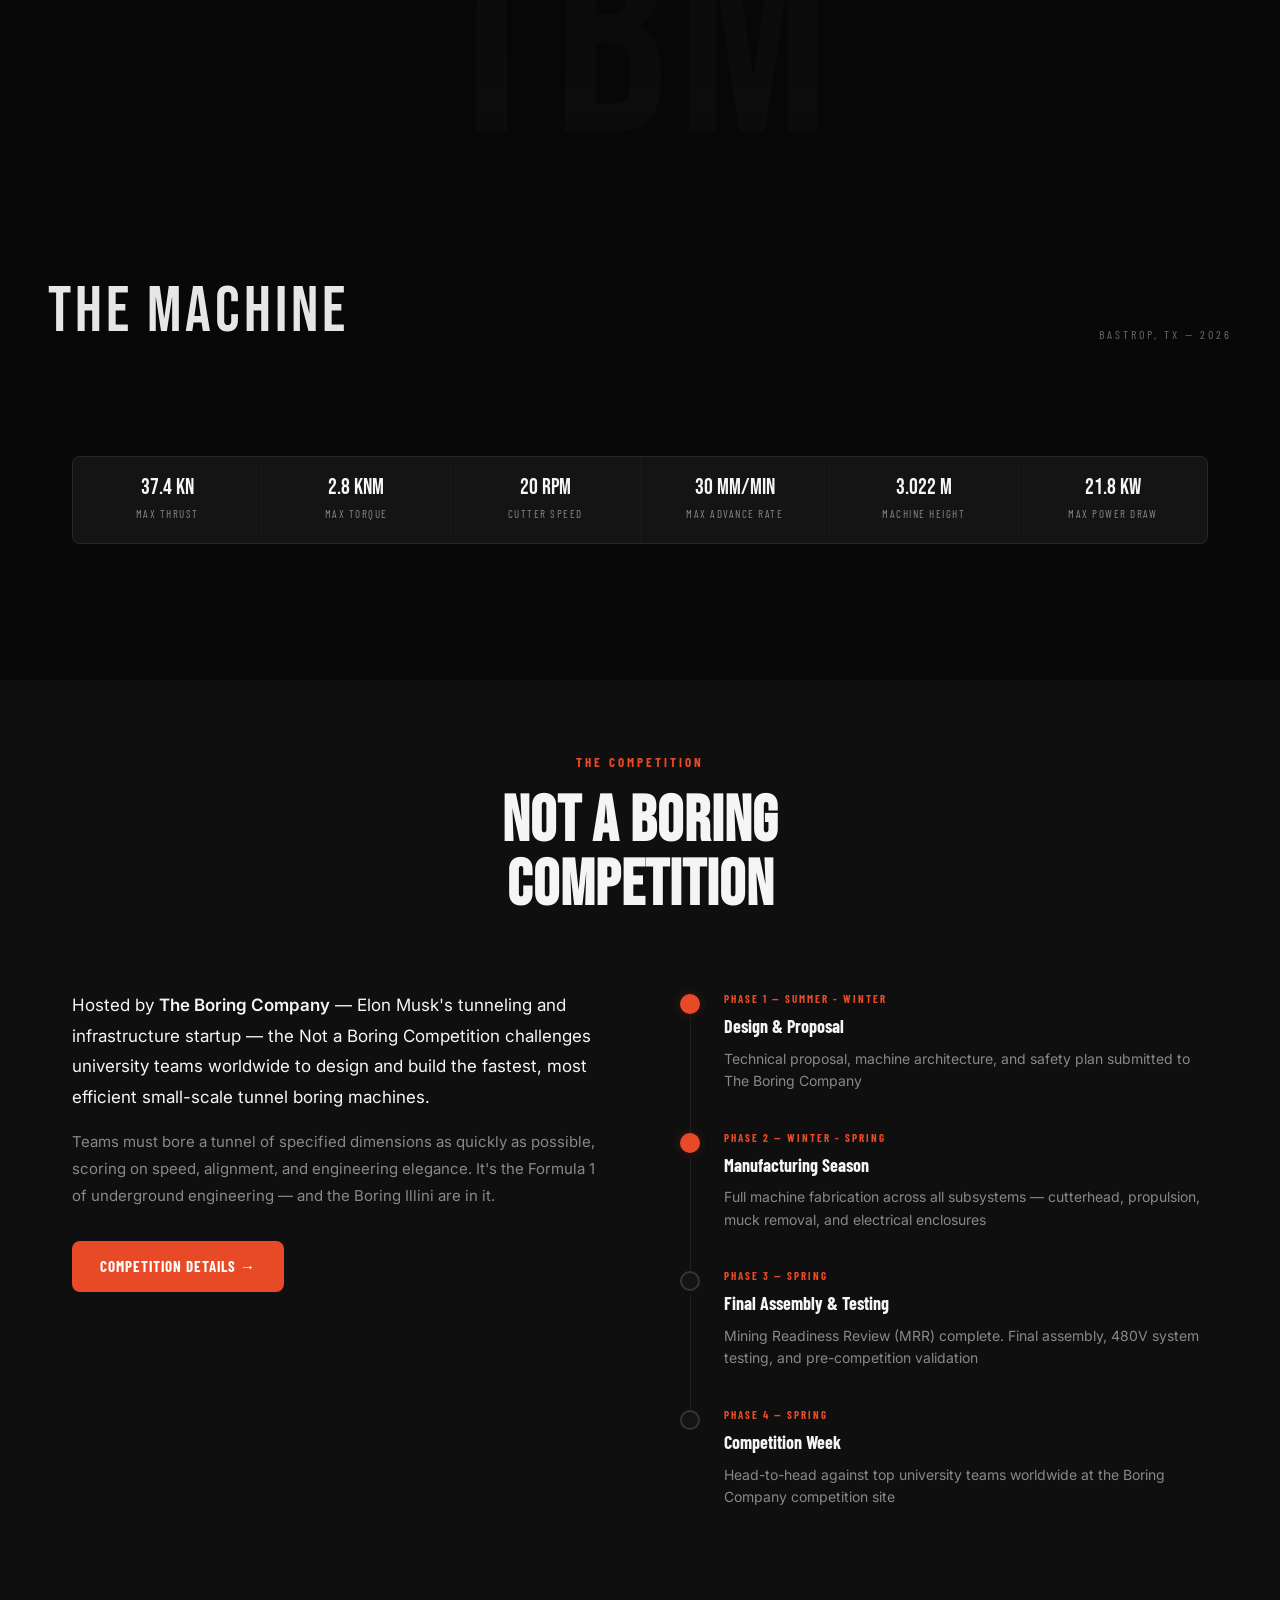
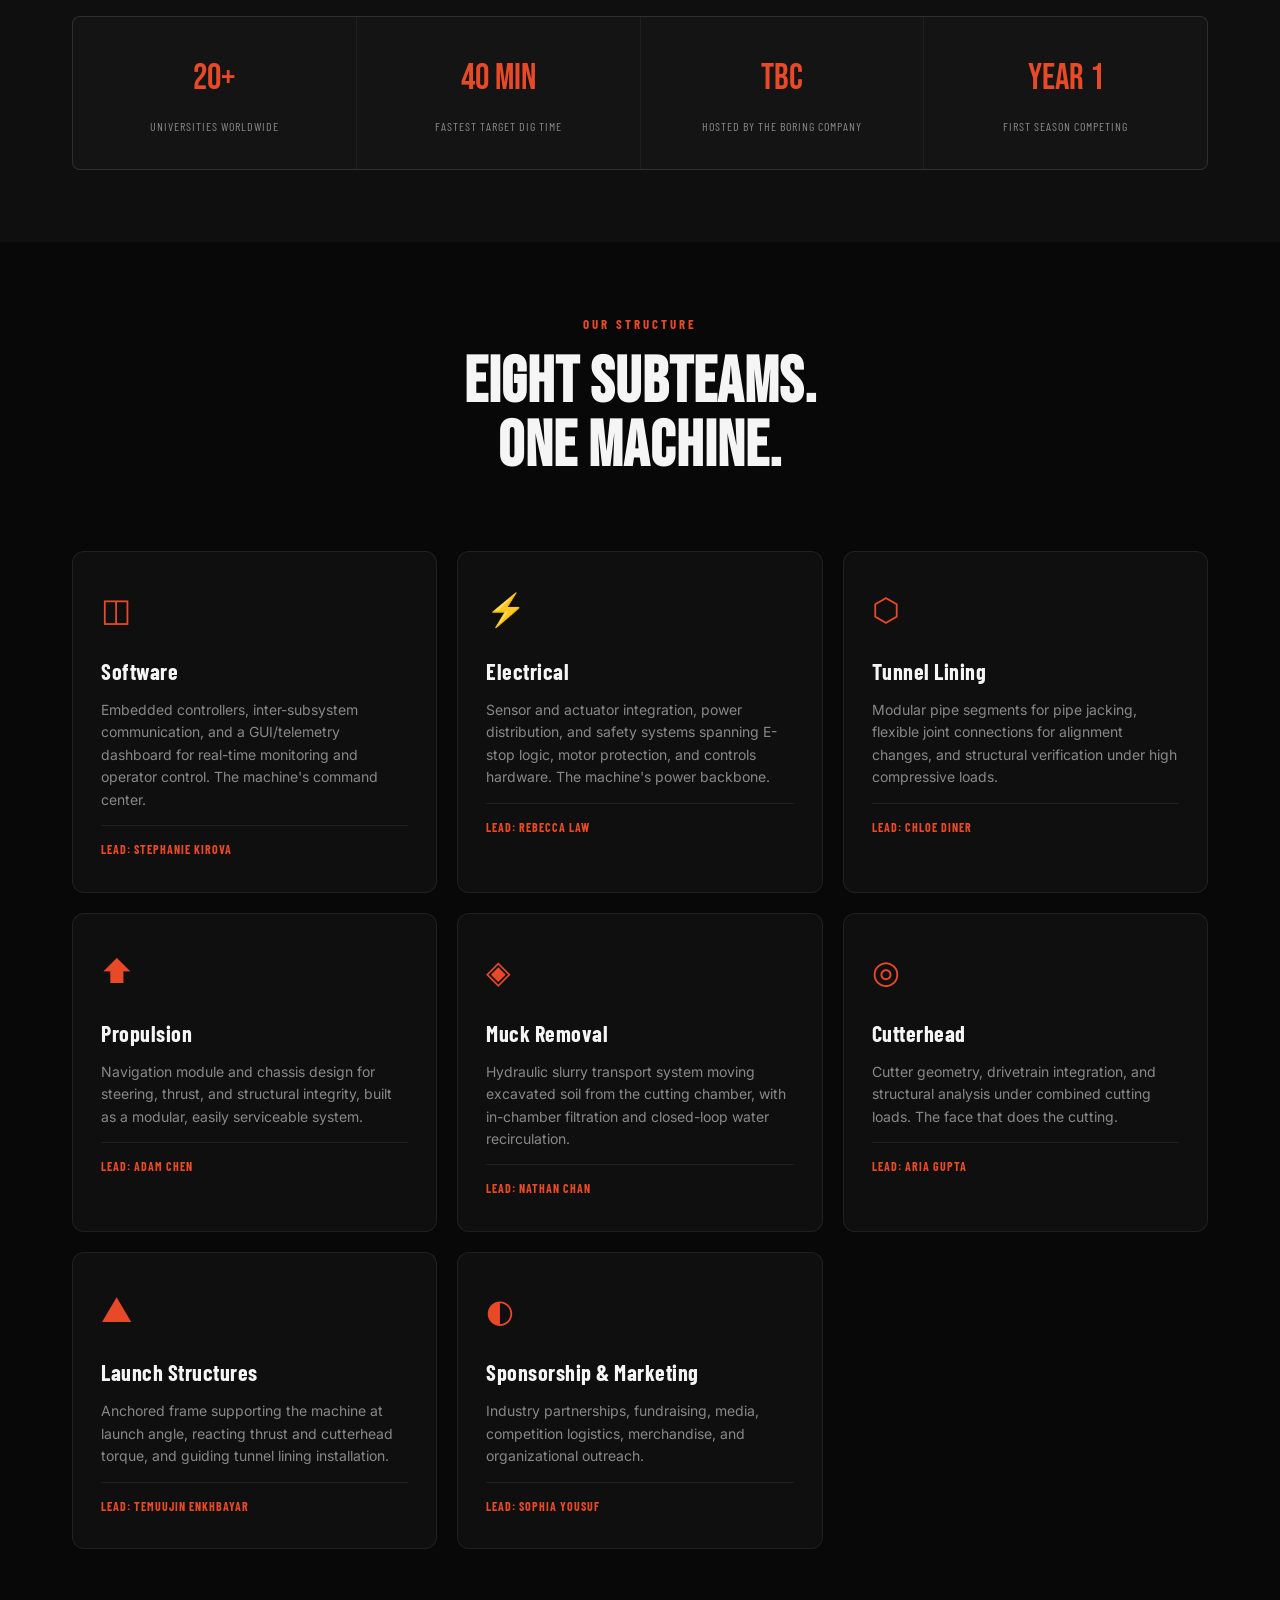
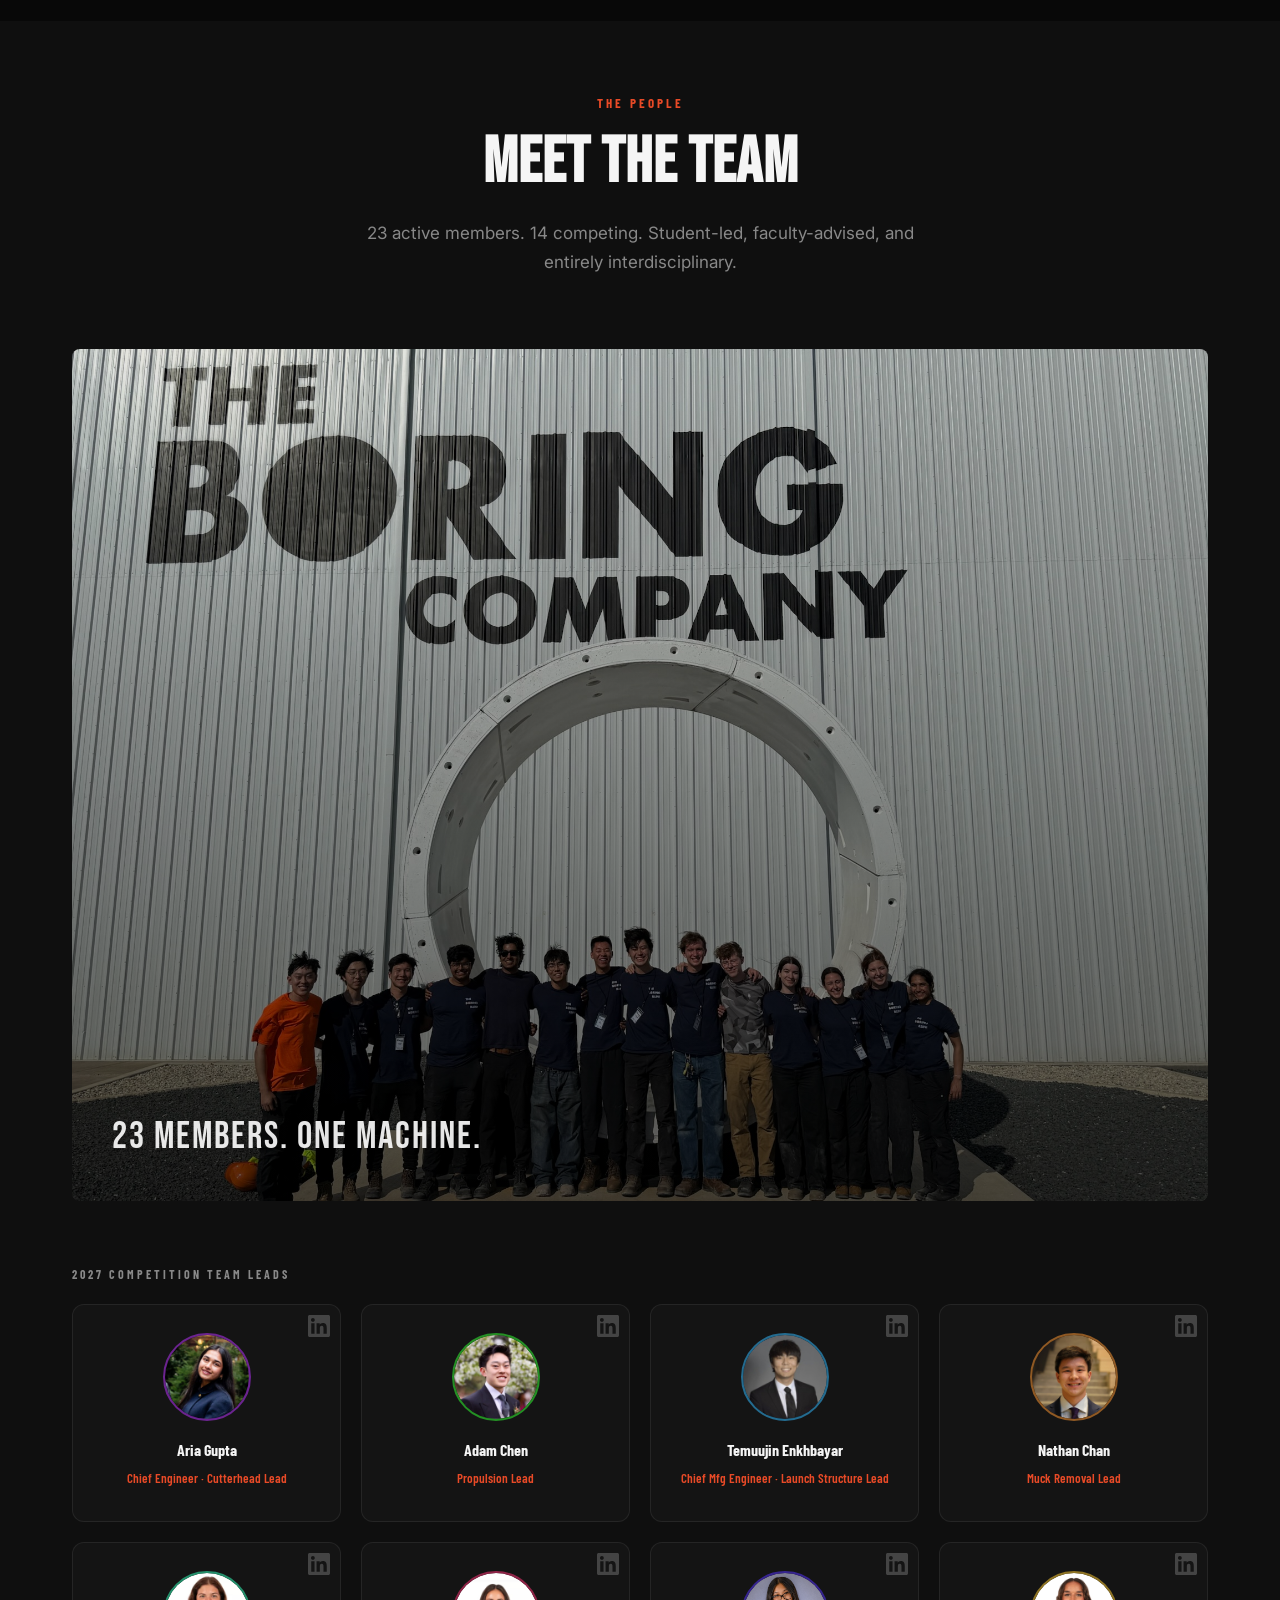
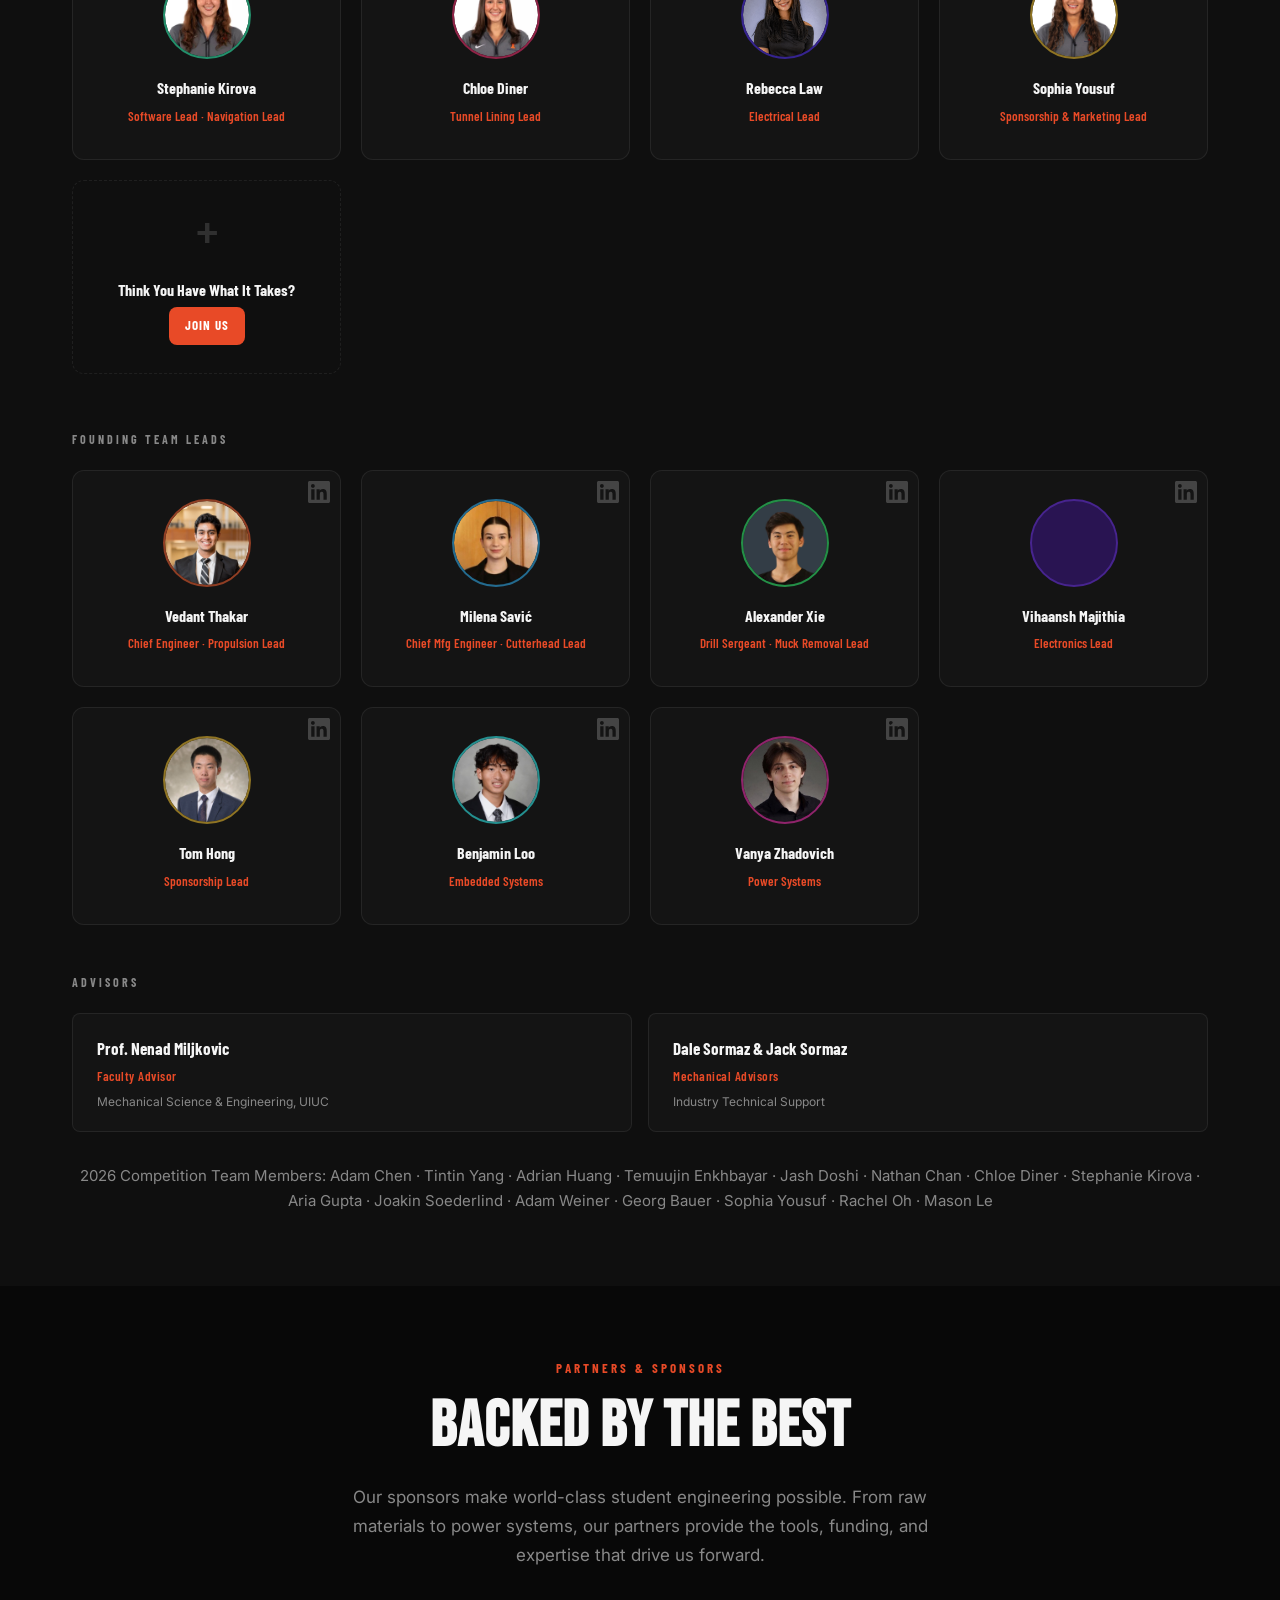
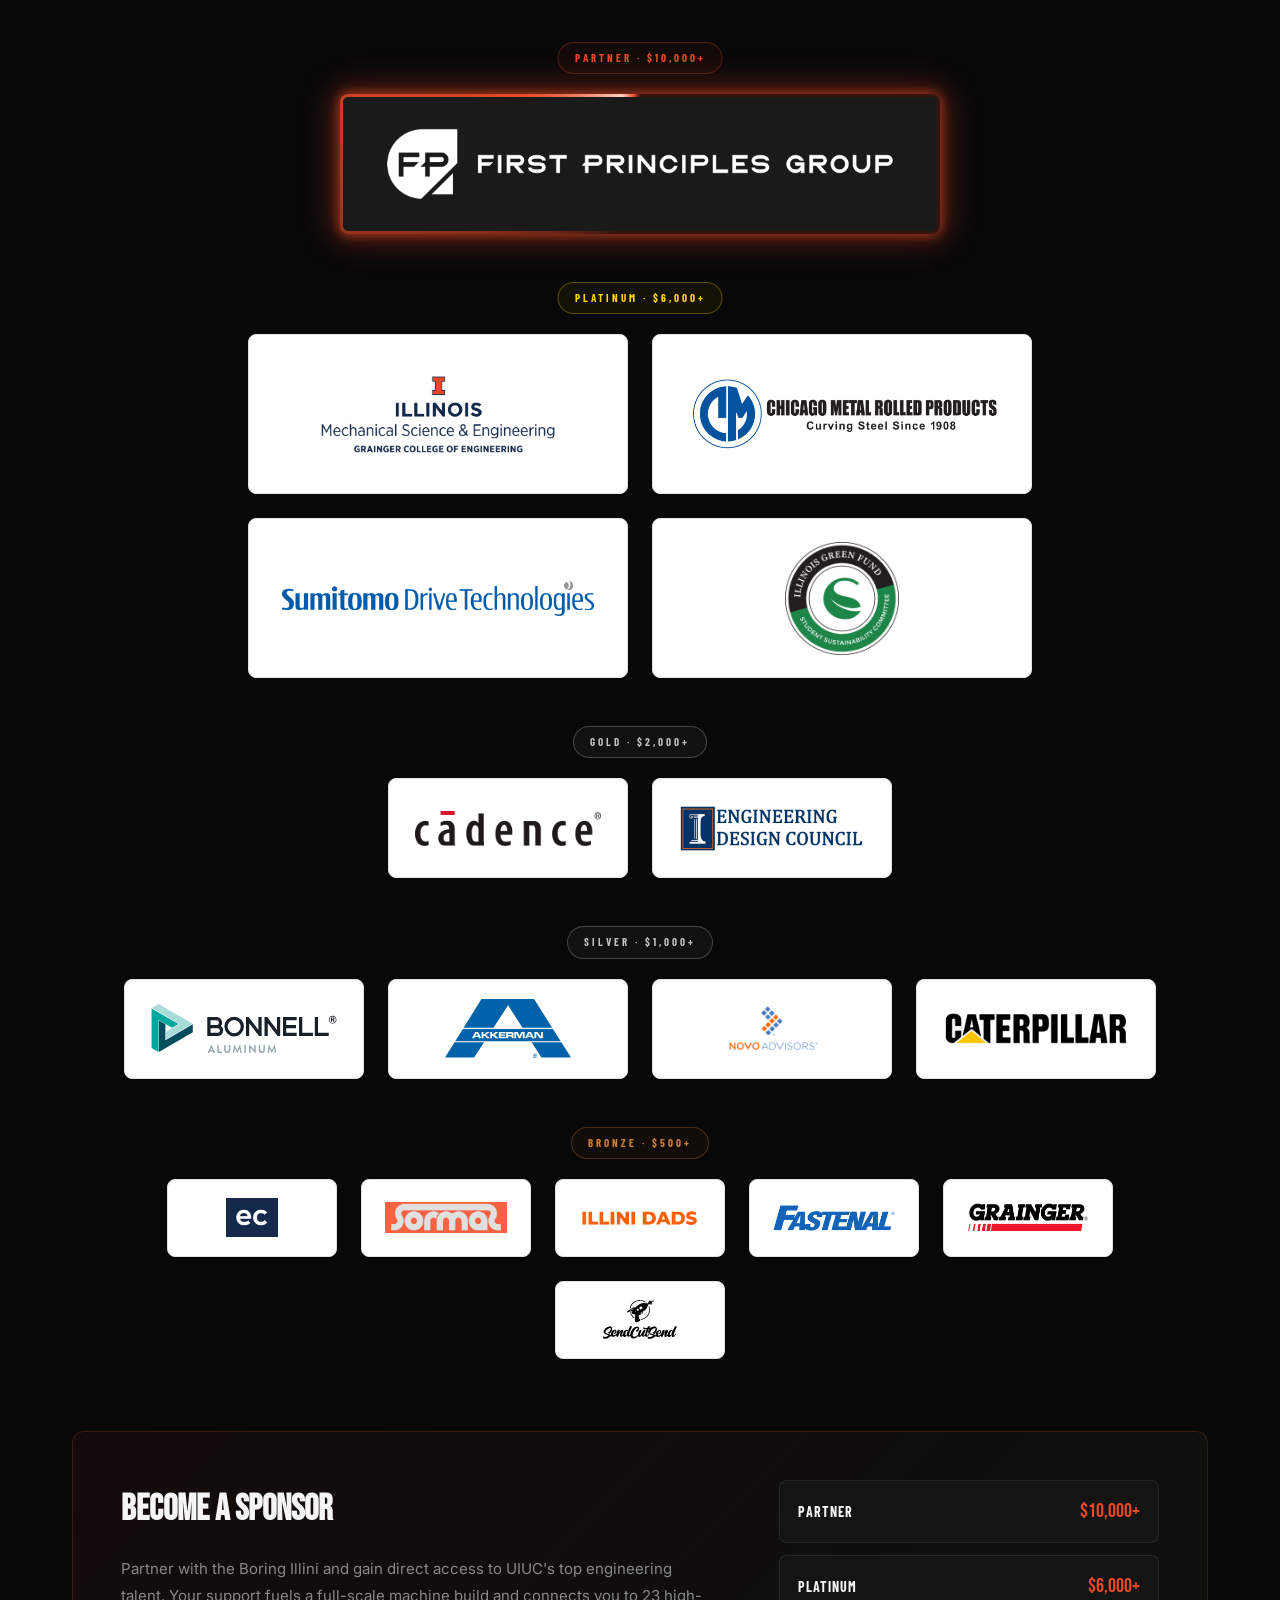
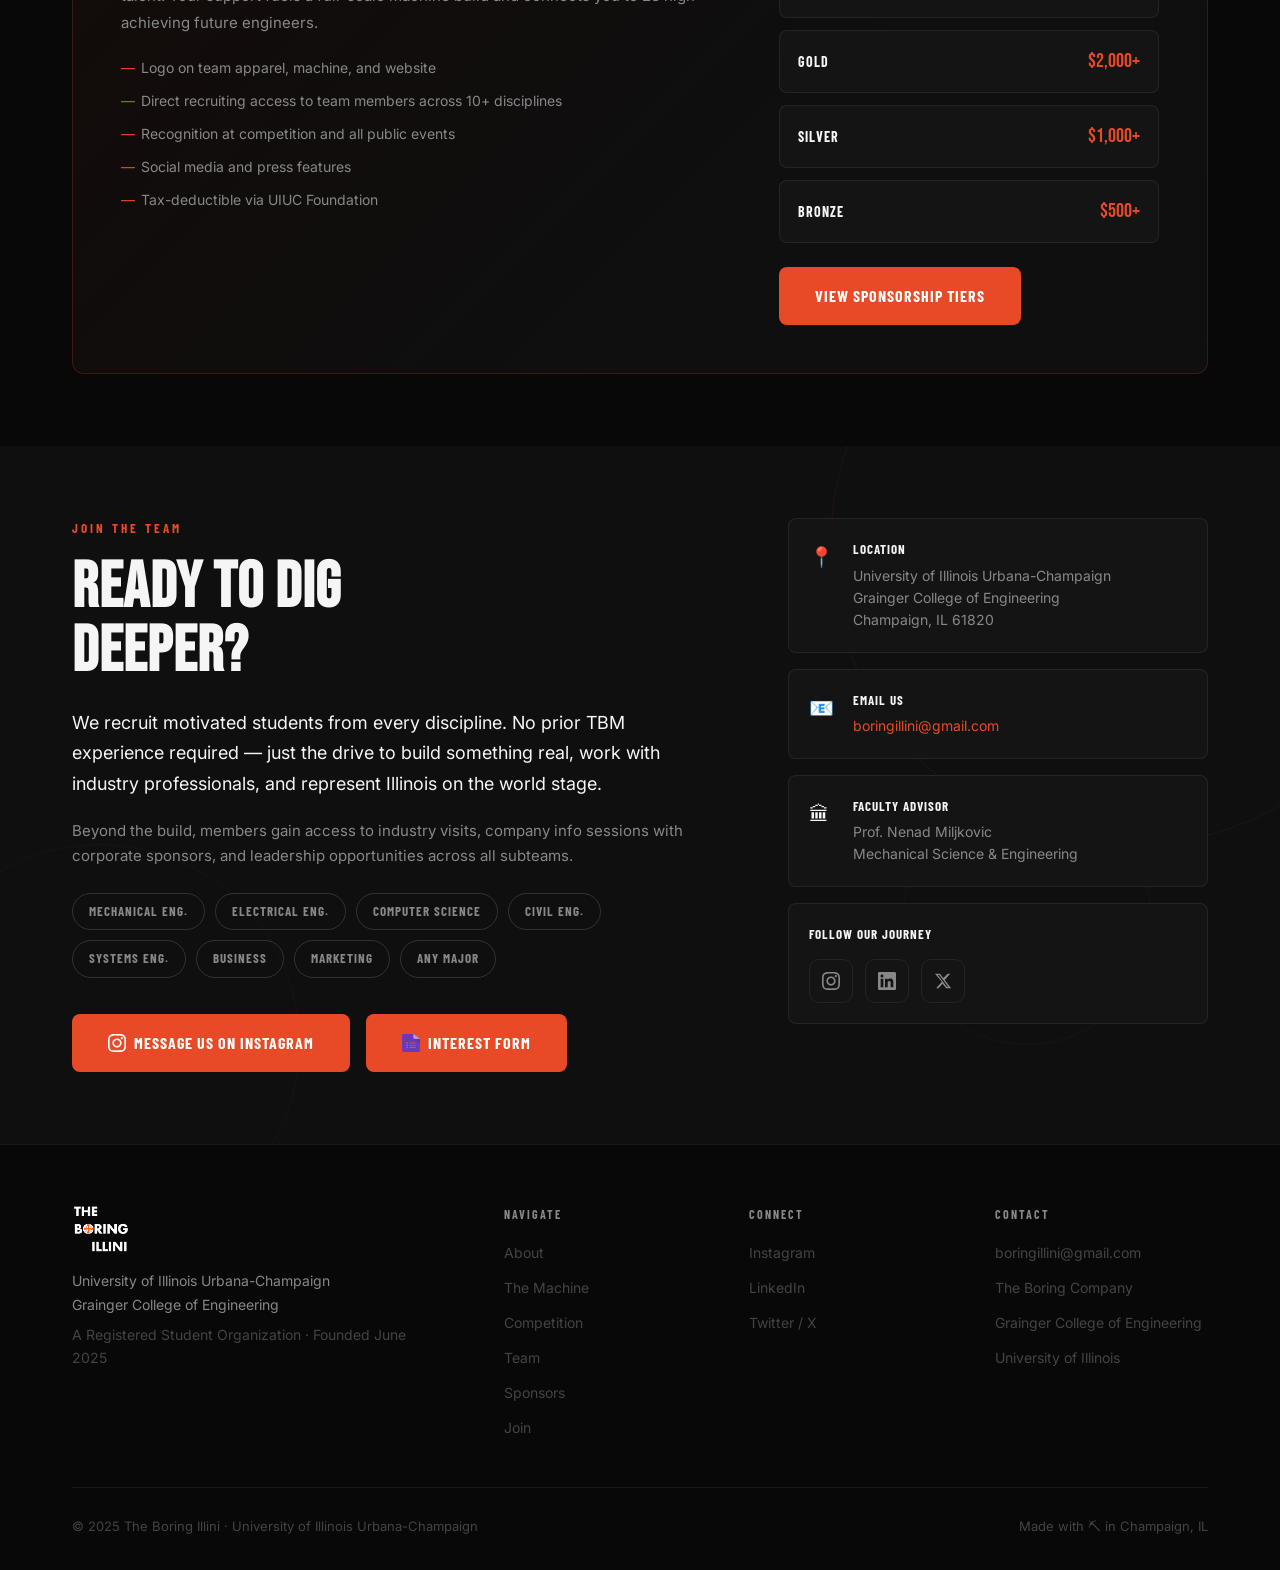
==== commit f0a1e7a6: "Add First Principles Group as Partner sponsor and link all sponsor logos - Add Partner ($10,000+) ti" ====
--- a/index.html
+++ b/index.html
@@ -654,22 +654,32 @@
 
       <div class="sponsor-tiers">
 
+        <!-- Partner -->
+        <div class="tier-section reveal">
+          <div class="tier-label tier-partner">Partner · $10,000+</div>
+          <div class="sponsor-row">
+            <a class="sponsor-logo-box partner-wide fpg-tracer" href="https://firstprinciples.group/" target="_blank" rel="noopener">
+              <img src="assets/logos/first%20principles%20group%202.webp" alt="First Principles Group" />
+            </a>
+          </div>
+        </div>
+
         <!-- Tier 1 -->
         <div class="tier-section reveal">
           <div class="tier-label tier-gold">Platinum · $6,000+</div>
           <div class="sponsor-row">
-            <div class="sponsor-logo-box large">
+            <a class="sponsor-logo-box large" href="https://mechse.illinois.edu/" target="_blank" rel="noopener">
               <img src="assets/logos/uiuc-mechse.png" alt="University of Illinois — Grainger College of Engineering" />
-            </div>
-            <div class="sponsor-logo-box large">
+            </a>
+            <a class="sponsor-logo-box large" href="https://www.cmrp.com/" target="_blank" rel="noopener">
               <img src="assets/logos/chicago-metal1.png" alt="Chicago Metal Rolled Products" />
-            </div>
-            <div class="sponsor-logo-box large">
+            </a>
+            <a class="sponsor-logo-box large" href="https://us.sumitomodrive.com/" target="_blank" rel="noopener">
               <img src="assets/logos/sumitomo.png" alt="Sumitomo Drive Technologies" />
-            </div>
-            <div class="sponsor-logo-box large">
+            </a>
+            <a class="sponsor-logo-box large" href="https://www.studentaffairs.illinois.edu/about/committees/student-sustainability-committee" target="_blank" rel="noopener">
               <img src="assets/logos/illinois-green-fund.png" alt="Illinois Green Fund" />
-            </div>
+            </a>
           </div>
         </div>
 
@@ -677,12 +687,12 @@
         <div class="tier-section reveal">
           <div class="tier-label tier-silver">Gold · $2,000+</div>
           <div class="sponsor-row">
-            <div class="sponsor-logo-box medium">
+            <a class="sponsor-logo-box medium" href="https://www.cadence.com/" target="_blank" rel="noopener">
               <img src="assets/logos/cadence.png" alt="Cadence" />
-            </div>
-            <div class="sponsor-logo-box medium">
+            </a>
+            <a class="sponsor-logo-box medium" href="https://one.illinois.edu/graingeresdc/engineering-design-counil-funding/" target="_blank" rel="noopener">
               <img src="assets/logos/edc.png" alt="Engineering Design Council" />
-            </div>
+            </a>
           </div>
         </div>
 
@@ -690,15 +700,18 @@
         <div class="tier-section reveal">
           <div class="tier-label tier-silver">Silver · $1,000+</div>
           <div class="sponsor-row">
-            <div class="sponsor-logo-box medium">
+            <a class="sponsor-logo-box medium" href="https://bonnellaluminum.com/" target="_blank" rel="noopener">
               <img src="assets/logos/bonnell.svg" alt="Bonnell Aluminum" />
-            </div>
-            <div class="sponsor-logo-box medium">
+            </a>
+            <a class="sponsor-logo-box medium" href="https://www.akkerman.com/" target="_blank" rel="noopener">
               <img src="assets/logos/akkerman.svg" alt="Akkerman" />
-            </div>
-            <div class="sponsor-logo-box medium">
-              <img src="assets/logos/nova-advisors.jpg" alt="Nova Advisors" />
-            </div>
+            </a>
+            <a class="sponsor-logo-box medium" href="https://www.novo-advisors.com/" target="_blank" rel="noopener">
+              <img src="assets/logos/nova-advisors.jpg" alt="Novo Advisors" />
+            </a>
+            <a class="sponsor-logo-box medium" href="https://www.caterpillar.com/" target="_blank" rel="noopener">
+              <img src="assets/logos/cat.png" alt="Caterpillar" />
+            </a>
           </div>
         </div>
 
@@ -706,27 +719,24 @@
         <div class="tier-section reveal">
           <div class="tier-label tier-bronze">Bronze · $500+</div>
           <div class="sponsor-row" style="flex-wrap:wrap;">
-            <div class="sponsor-logo-box small">
+            <a class="sponsor-logo-box small" href="https://www.ecillinois.org/" target="_blank" rel="noopener">
               <img src="assets/logos/ec.jpg" alt="Engineering Council @ Illinois" />
-            </div>
-            <div class="sponsor-logo-box small sponsor-placeholder">
-              <img src="assets/logos/sormaz.jpeg" alt="Sons of Sormas" />
-            </div>
-            <div class="sponsor-logo-box small">
+            </a>
+            <a class="sponsor-logo-box small sponsor-placeholder" href="https://www.instagram.com/sonsofsormaz/" target="_blank" rel="noopener">
+              <img src="assets/logos/sormaz.jpeg" alt="Sons of Sormaz" />
+            </a>
+            <a class="sponsor-logo-box small" href="https://www.illinidads.com/" target="_blank" rel="noopener">
               <img src="assets/logos/illini-dads.png" alt="Illini Dads Association" />
-            </div>
-            <div class="sponsor-logo-box small">
+            </a>
+            <a class="sponsor-logo-box small" href="https://www.fastenal.com/" target="_blank" rel="noopener">
               <img src="assets/logos/fastenal.png" alt="Fastenal" />
-            </div>
-            <div class="sponsor-logo-box small">
+            </a>
+            <a class="sponsor-logo-box small" href="https://www.grainger.com/" target="_blank" rel="noopener">
               <img src="assets/logos/grainger.png" alt="Grainger" />
-            </div>
-            <div class="sponsor-logo-box small">
-              <img src="assets/logos/cat.png" alt="Caterpillar" />
-            </div>
-            <div class="sponsor-logo-box small">
+            </a>
+            <a class="sponsor-logo-box small" href="https://sendcutsend.com/" target="_blank" rel="noopener">
               <img src="assets/logos/sendcutsend.svg" alt="SendCutSend" />
-            </div>
+            </a>
           </div>
         </div>
 
--- a/style.css
+++ b/style.css
@@ -971,6 +971,7 @@
   left: 50%;
   transform: translateX(-50%);
 }
+.tier-partner { color: var(--orange); border-color: rgba(232,74,39,0.3); background: rgba(232,74,39,0.05); }
 .tier-gold { color: #FFD700; border-color: rgba(255,215,0,0.3); background: rgba(255,215,0,0.05); }
 .tier-silver { color: #C0C0C0; border-color: rgba(192,192,192,0.3); background: rgba(192,192,192,0.05); }
 .tier-bronze { color: #CD7F32; border-color: rgba(205,127,50,0.3); background: rgba(205,127,50,0.05); }
@@ -989,6 +990,25 @@
 .sponsor-logo-box:hover { border-color: var(--orange); box-shadow: 0 4px 20px rgba(0,0,0,0.15); transform: translateY(-2px); }
 .sponsor-placeholder { color: #999; }
 .sponsor-placeholder span { font-family: var(--font-head); font-size: 13px; letter-spacing: 1px; text-transform: uppercase; color: #888; }
+.partner-wide { width: 600px; max-width: 100%; height: 140px; }
+
+/* Always-on orange glow with a light tracing around the border */
+@property --tracer-angle { syntax: '<angle>'; initial-value: 0deg; inherits: false; }
+@keyframes tracer-spin { to { --tracer-angle: 360deg; } }
+.sponsor-logo-box.fpg-tracer,
+.sp-collage-item.fpg-tracer {
+  border: 3px solid transparent;
+  background:
+    linear-gradient(#1a1a1a, #1a1a1a) padding-box,
+    conic-gradient(from var(--tracer-angle), rgba(232,74,39,0.2) 0deg 200deg, var(--orange) 300deg, #ffd0c0 345deg, var(--orange) 355deg, rgba(232,74,39,0.2) 360deg) border-box;
+  box-shadow: 0 0 12px 2px rgba(232,74,39,0.6), 0 0 32px 8px rgba(232,74,39,0.3);
+  animation: tracer-spin 3s linear infinite;
+}
+.sponsor-logo-box.fpg-tracer:hover,
+.sp-collage-item.fpg-tracer:hover { border-color: transparent; box-shadow: 0 0 12px 2px rgba(232,74,39,0.6), 0 0 32px 8px rgba(232,74,39,0.3); }
+@media (prefers-reduced-motion: reduce) {
+  .sponsor-logo-box.fpg-tracer, .sp-collage-item.fpg-tracer { animation: none; }
+}
 .large { width: 380px; height: 160px; }
 .medium { width: 240px; height: 100px; }
 .small { width: 170px; height: 78px; }
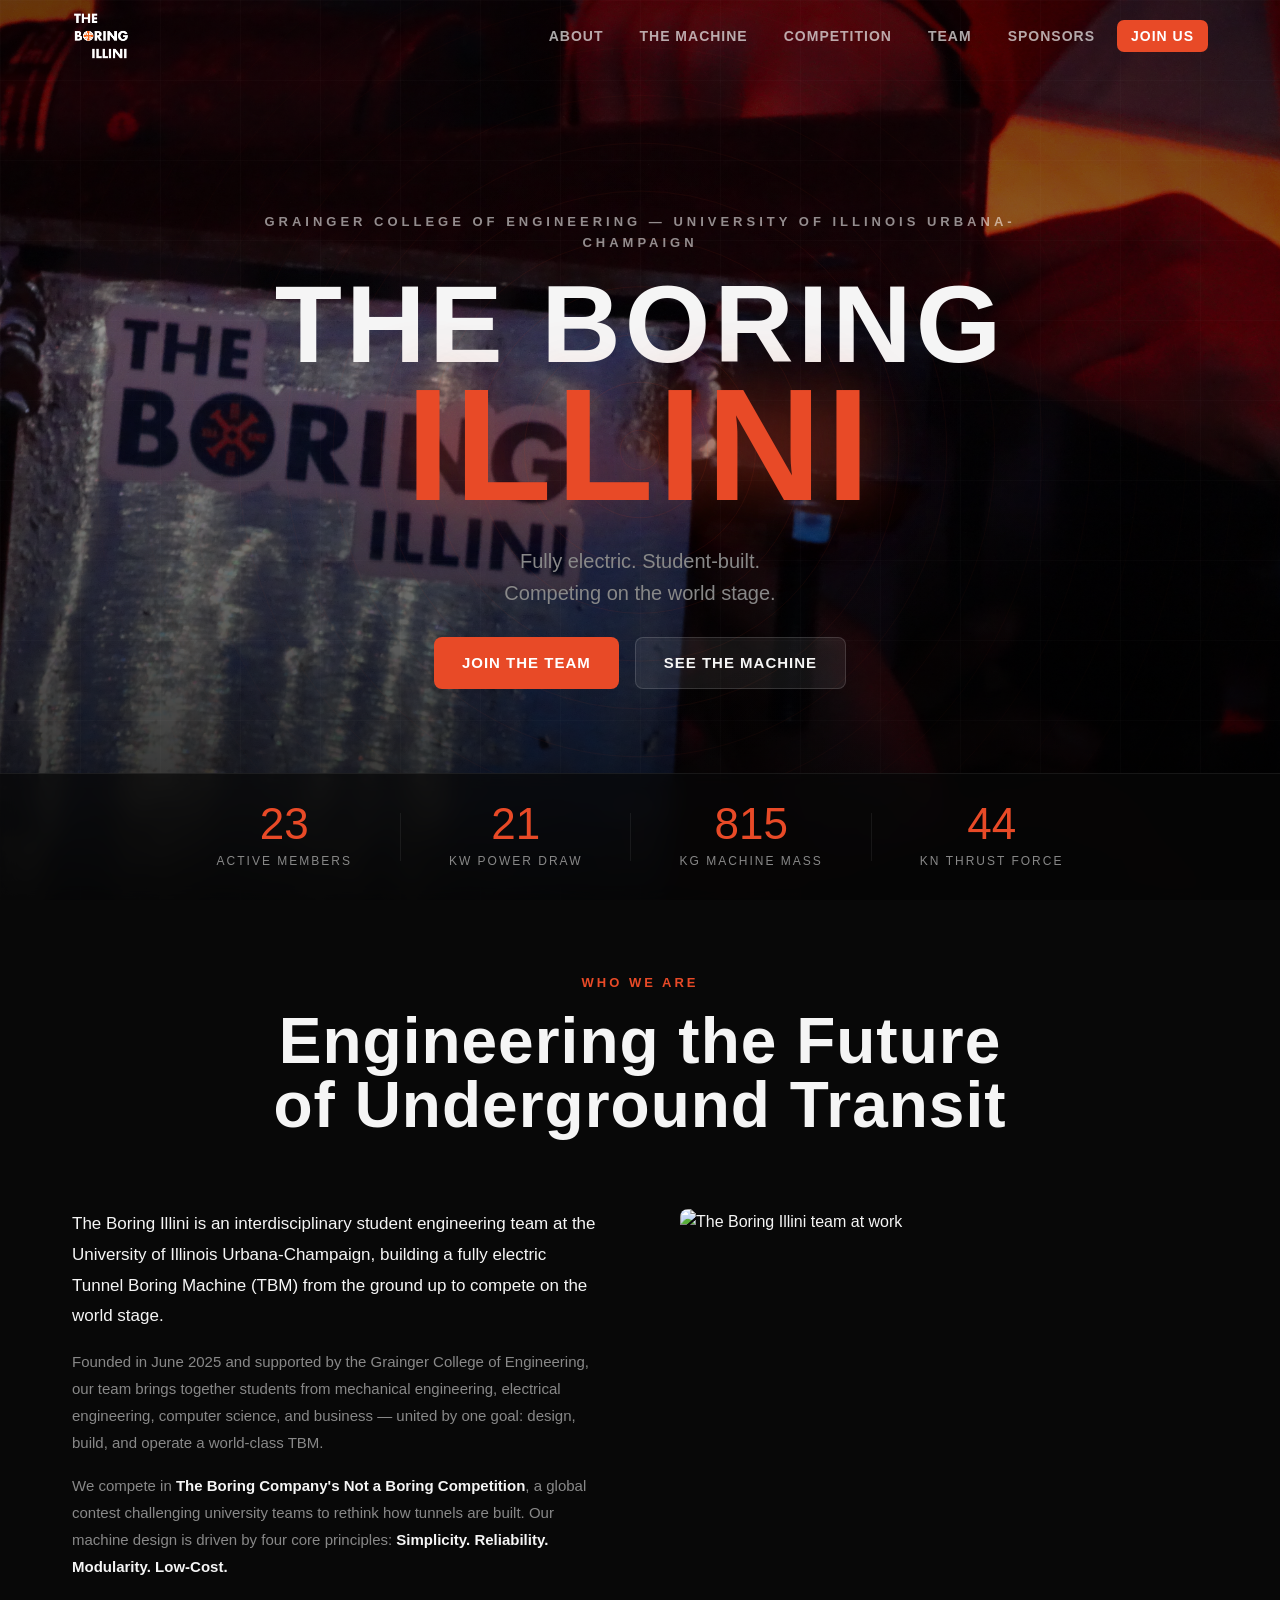
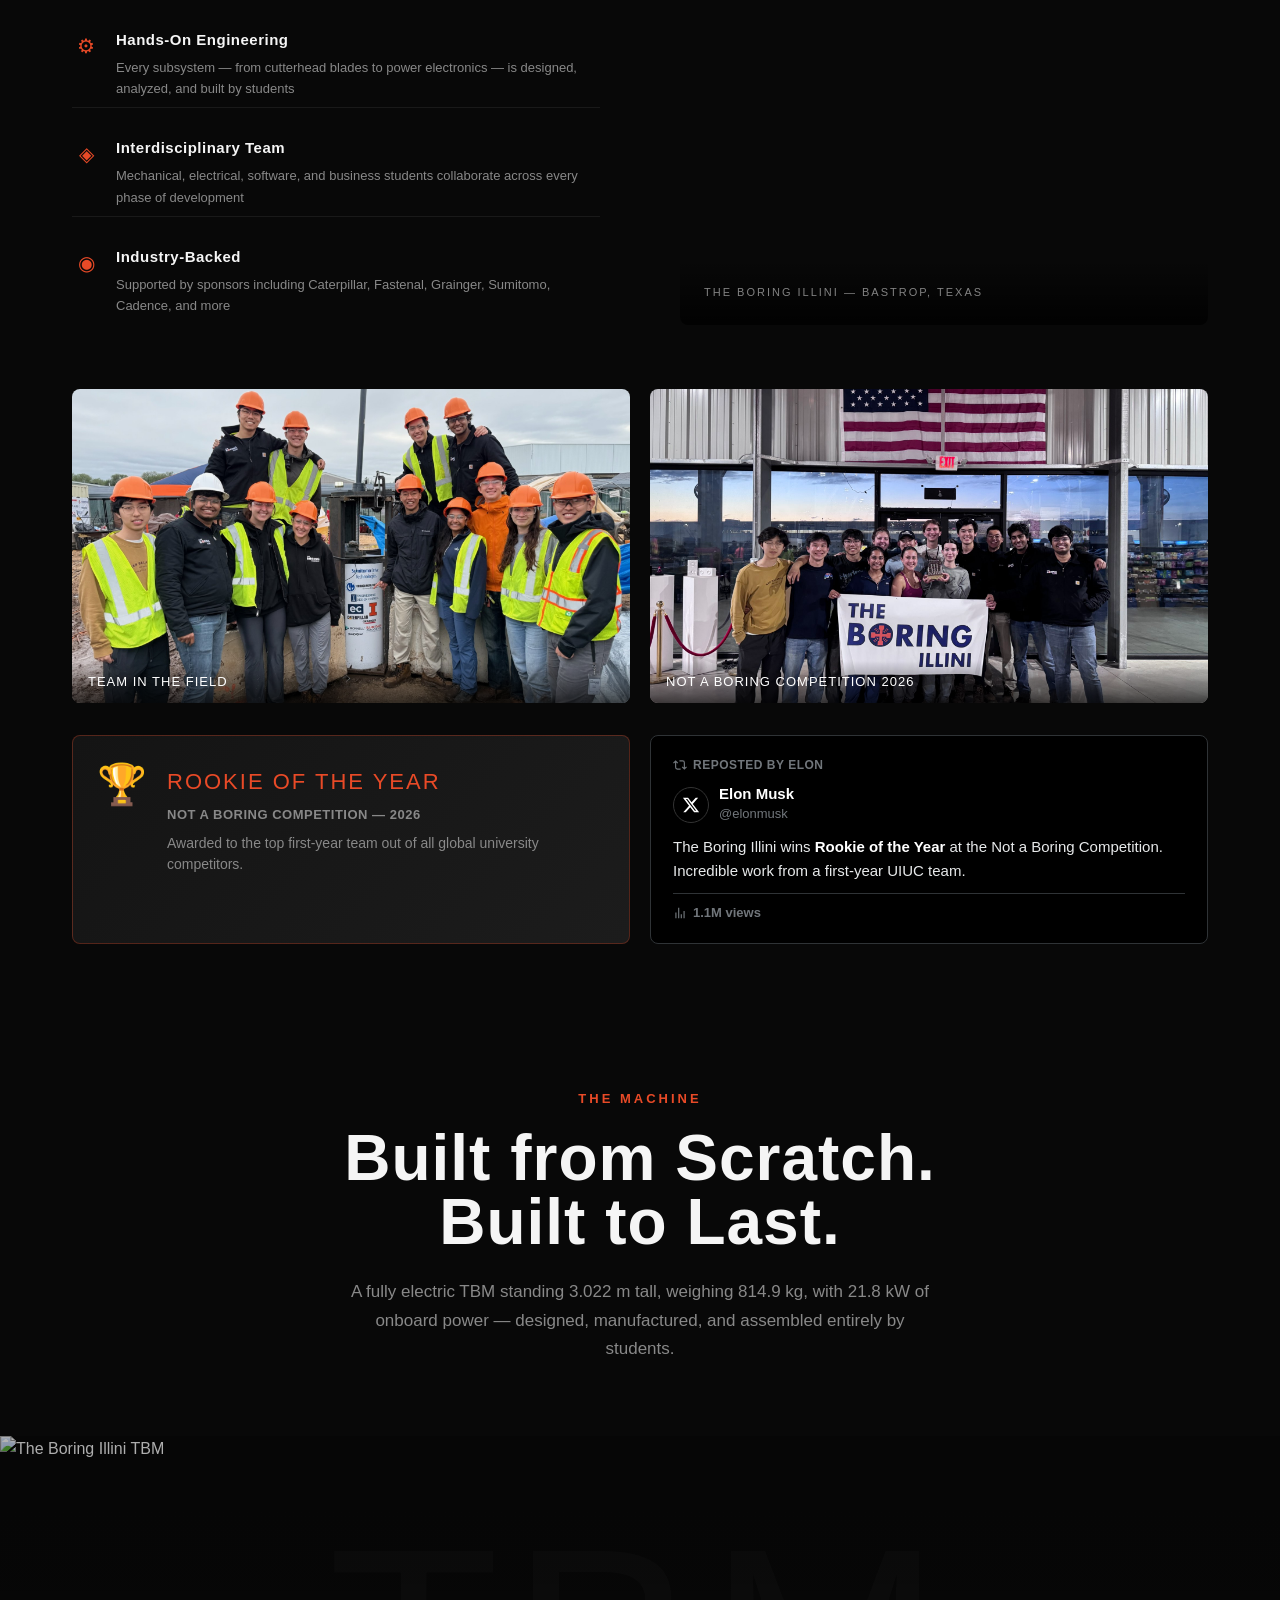
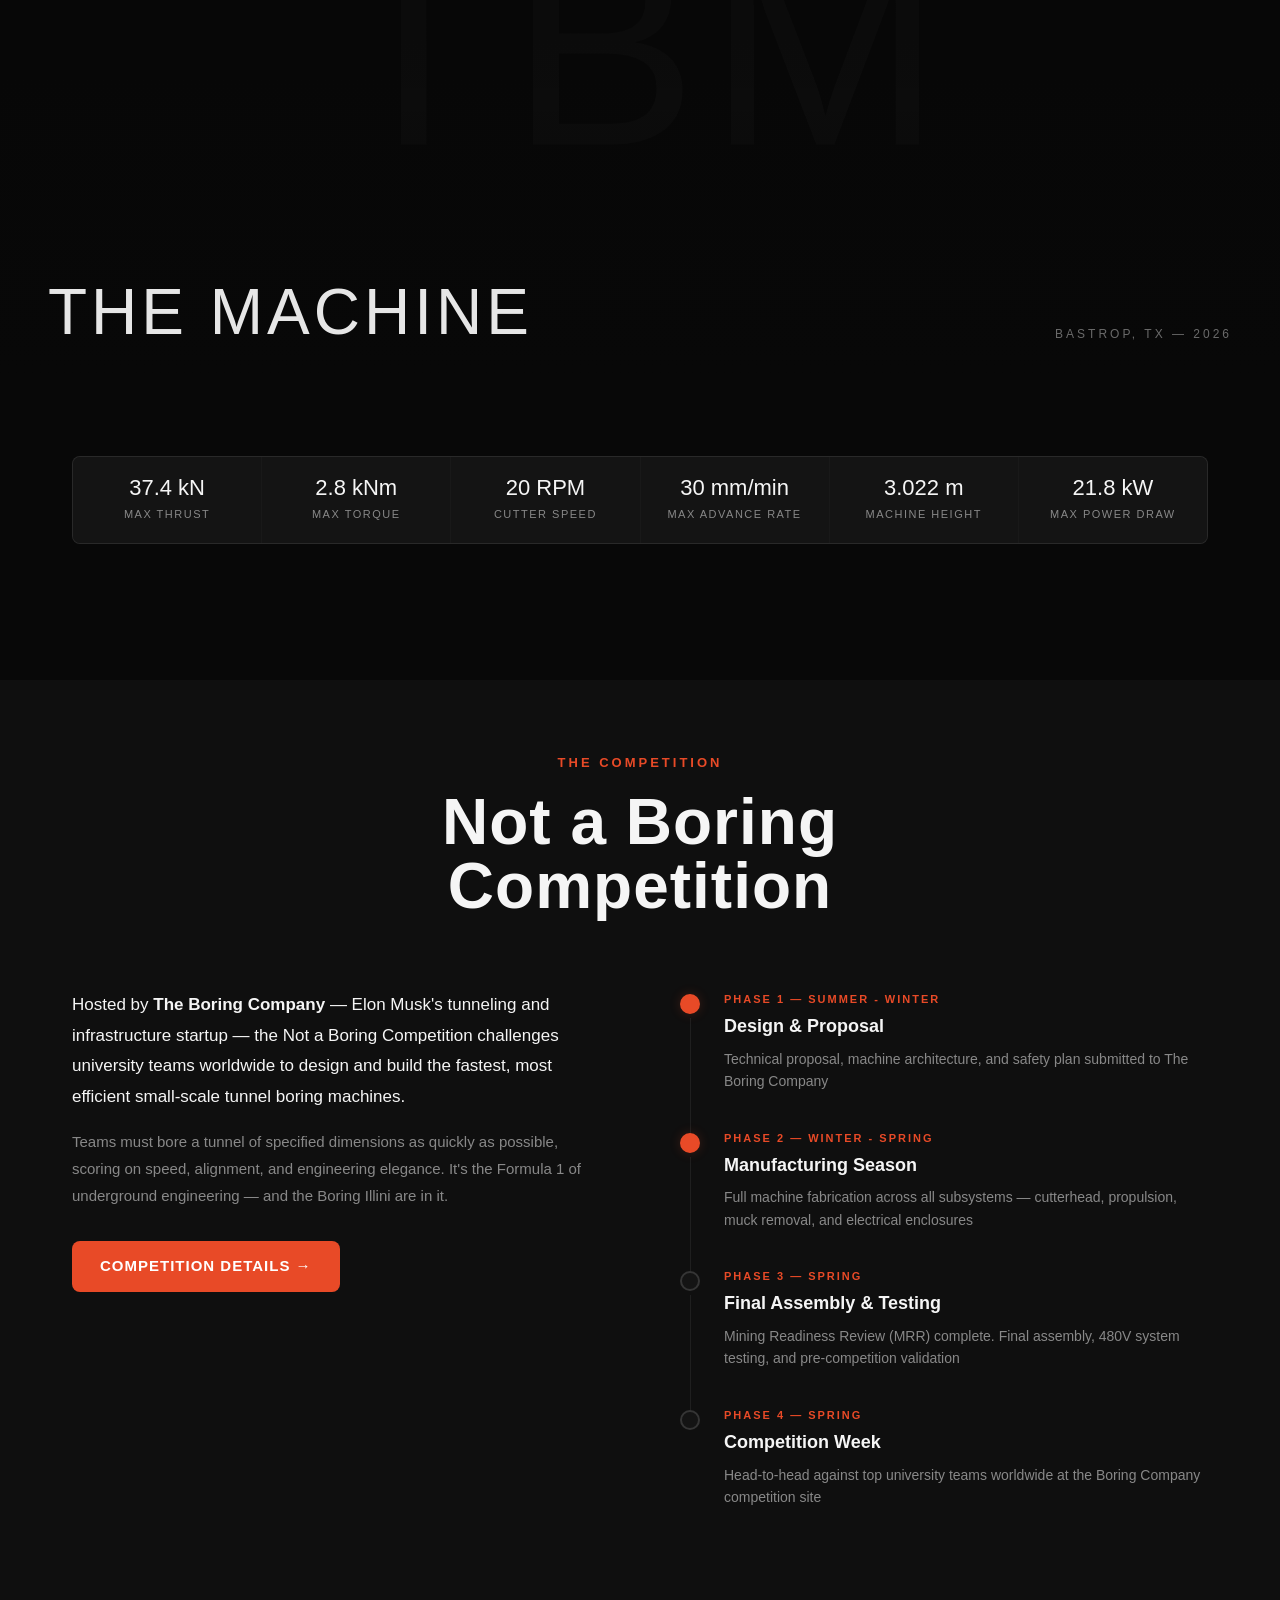
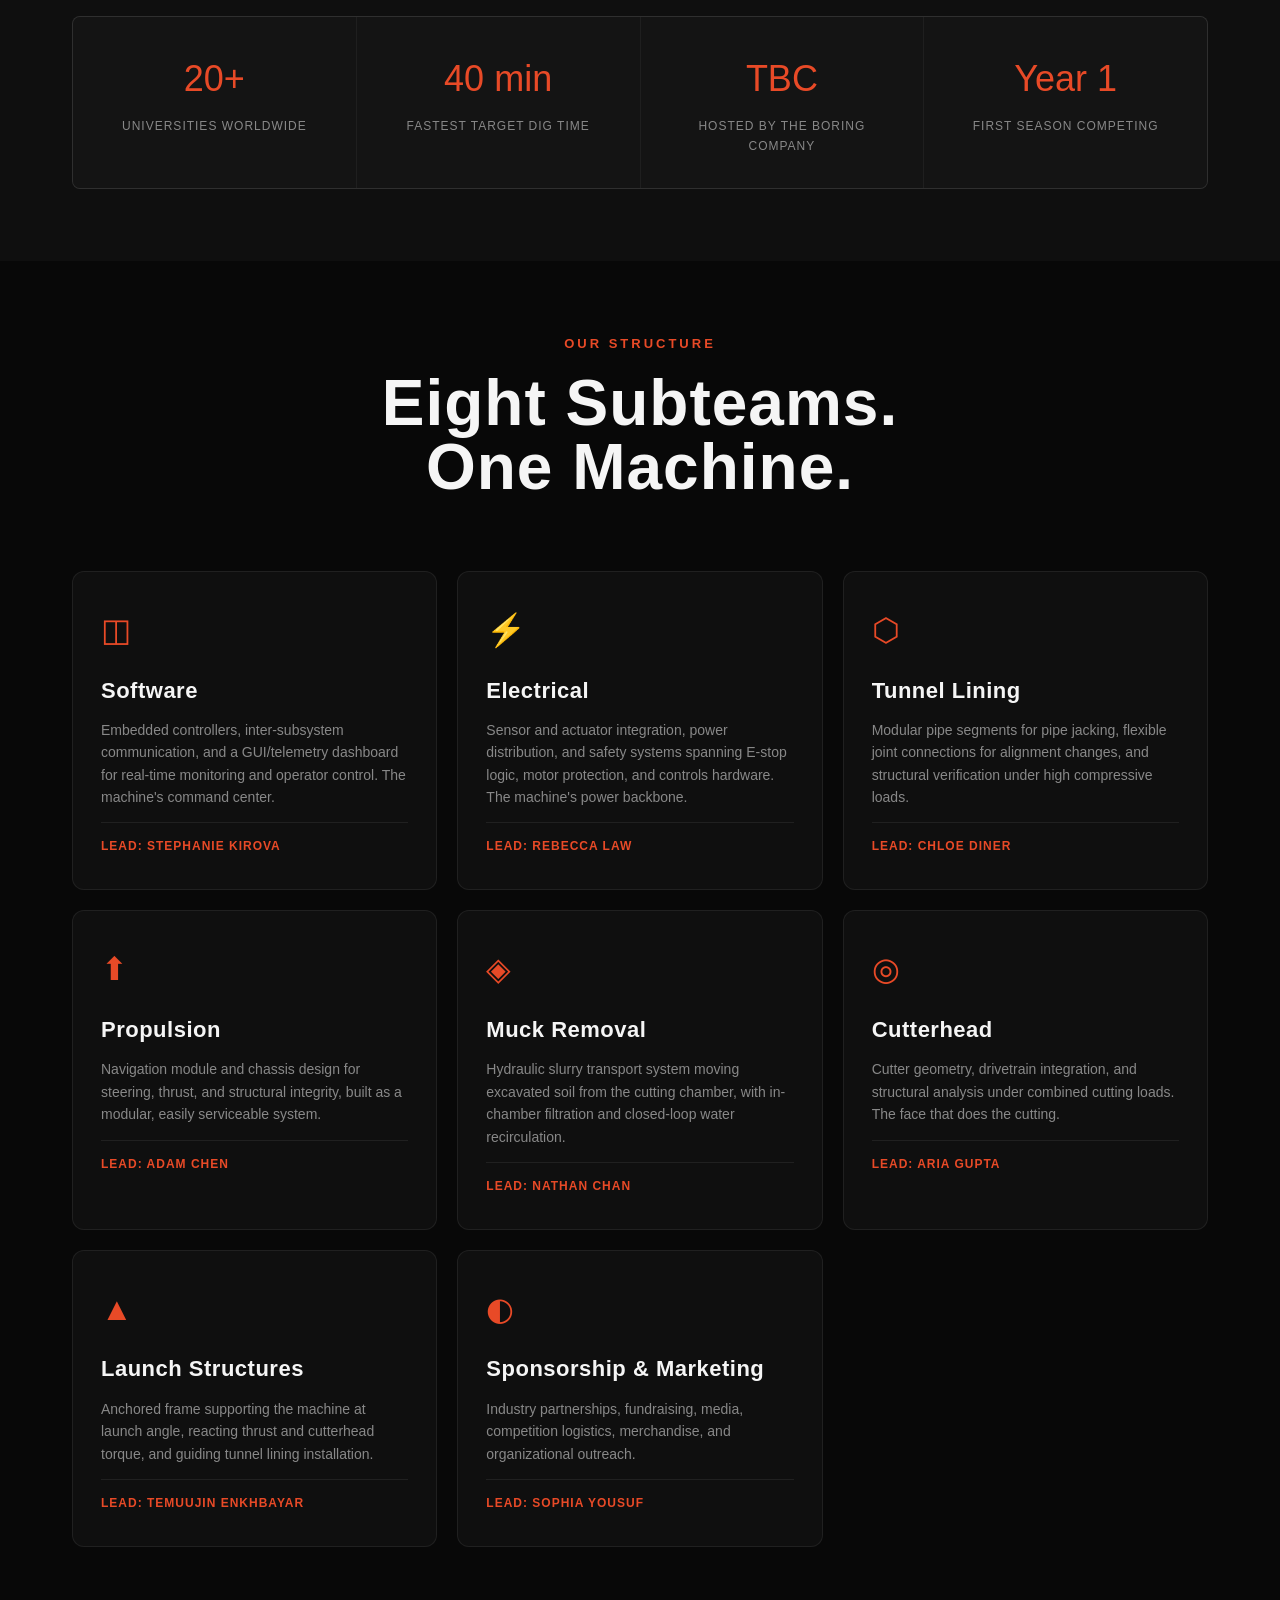
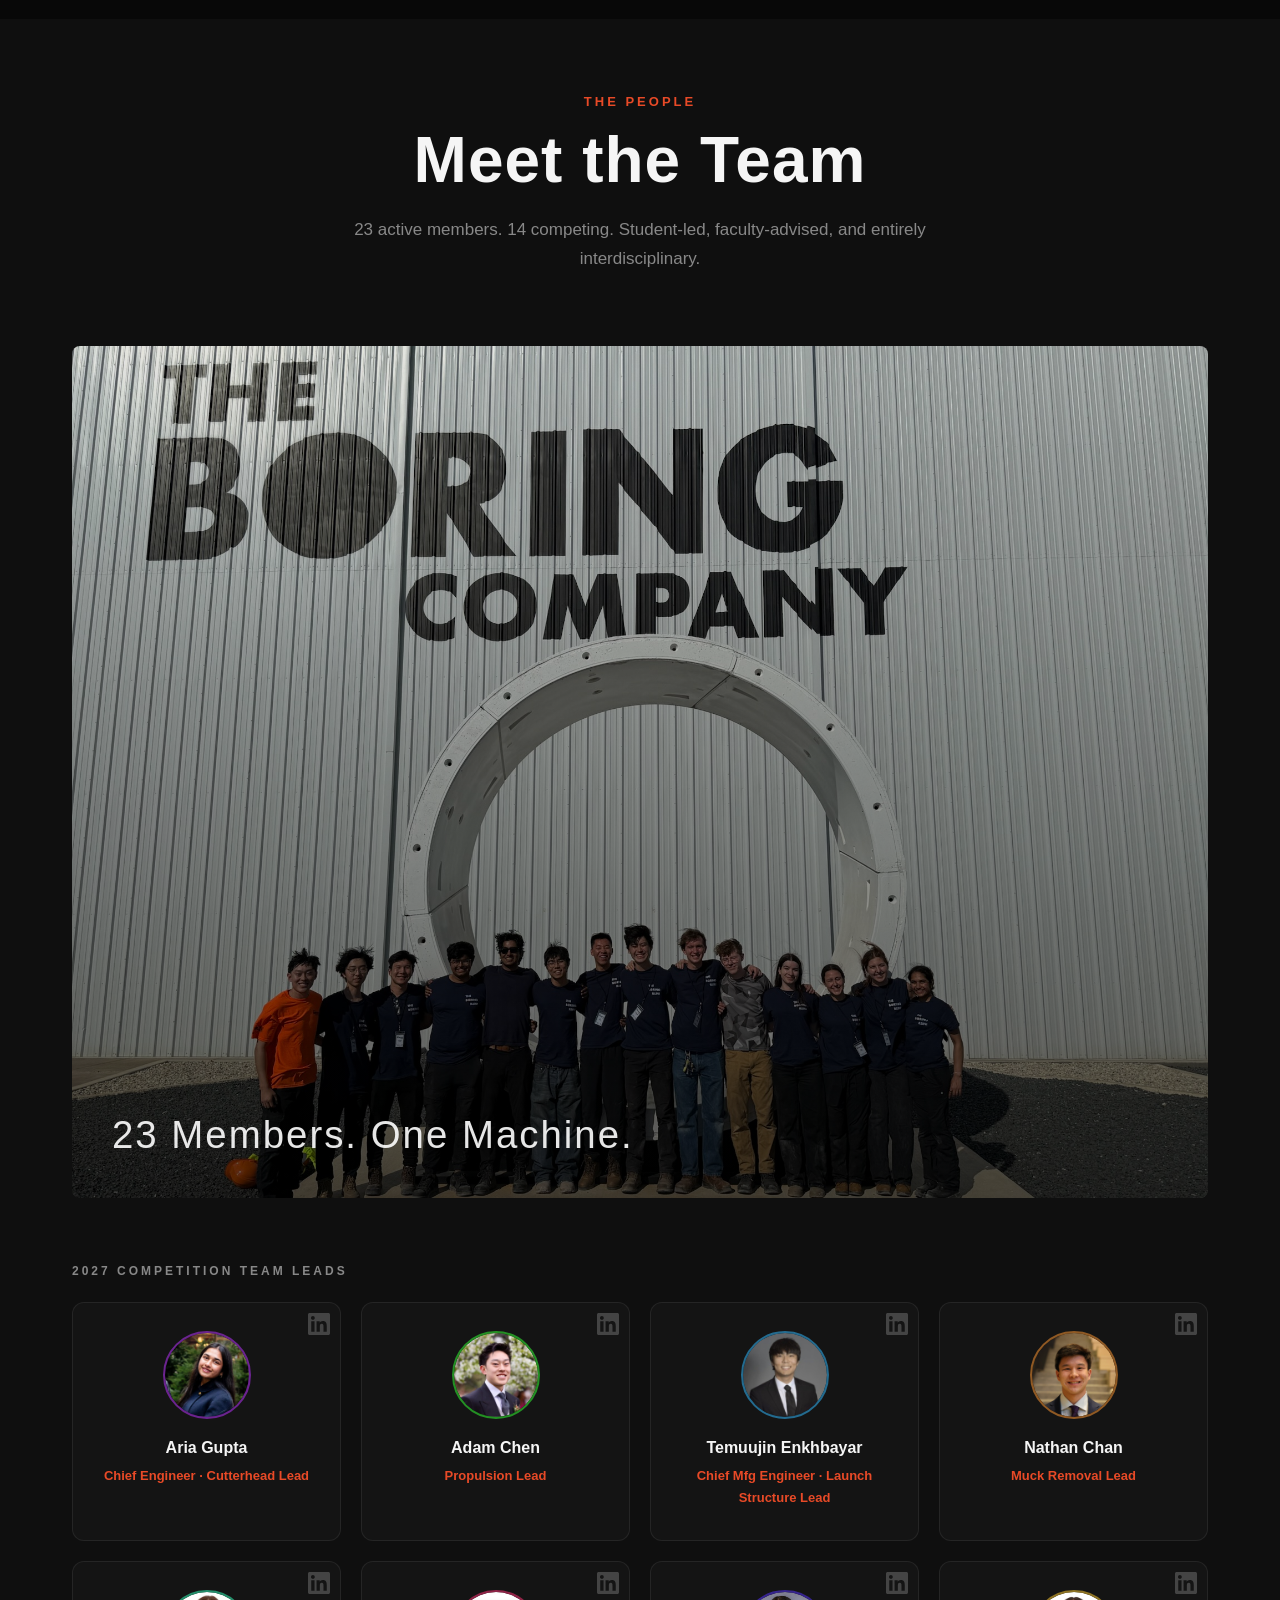
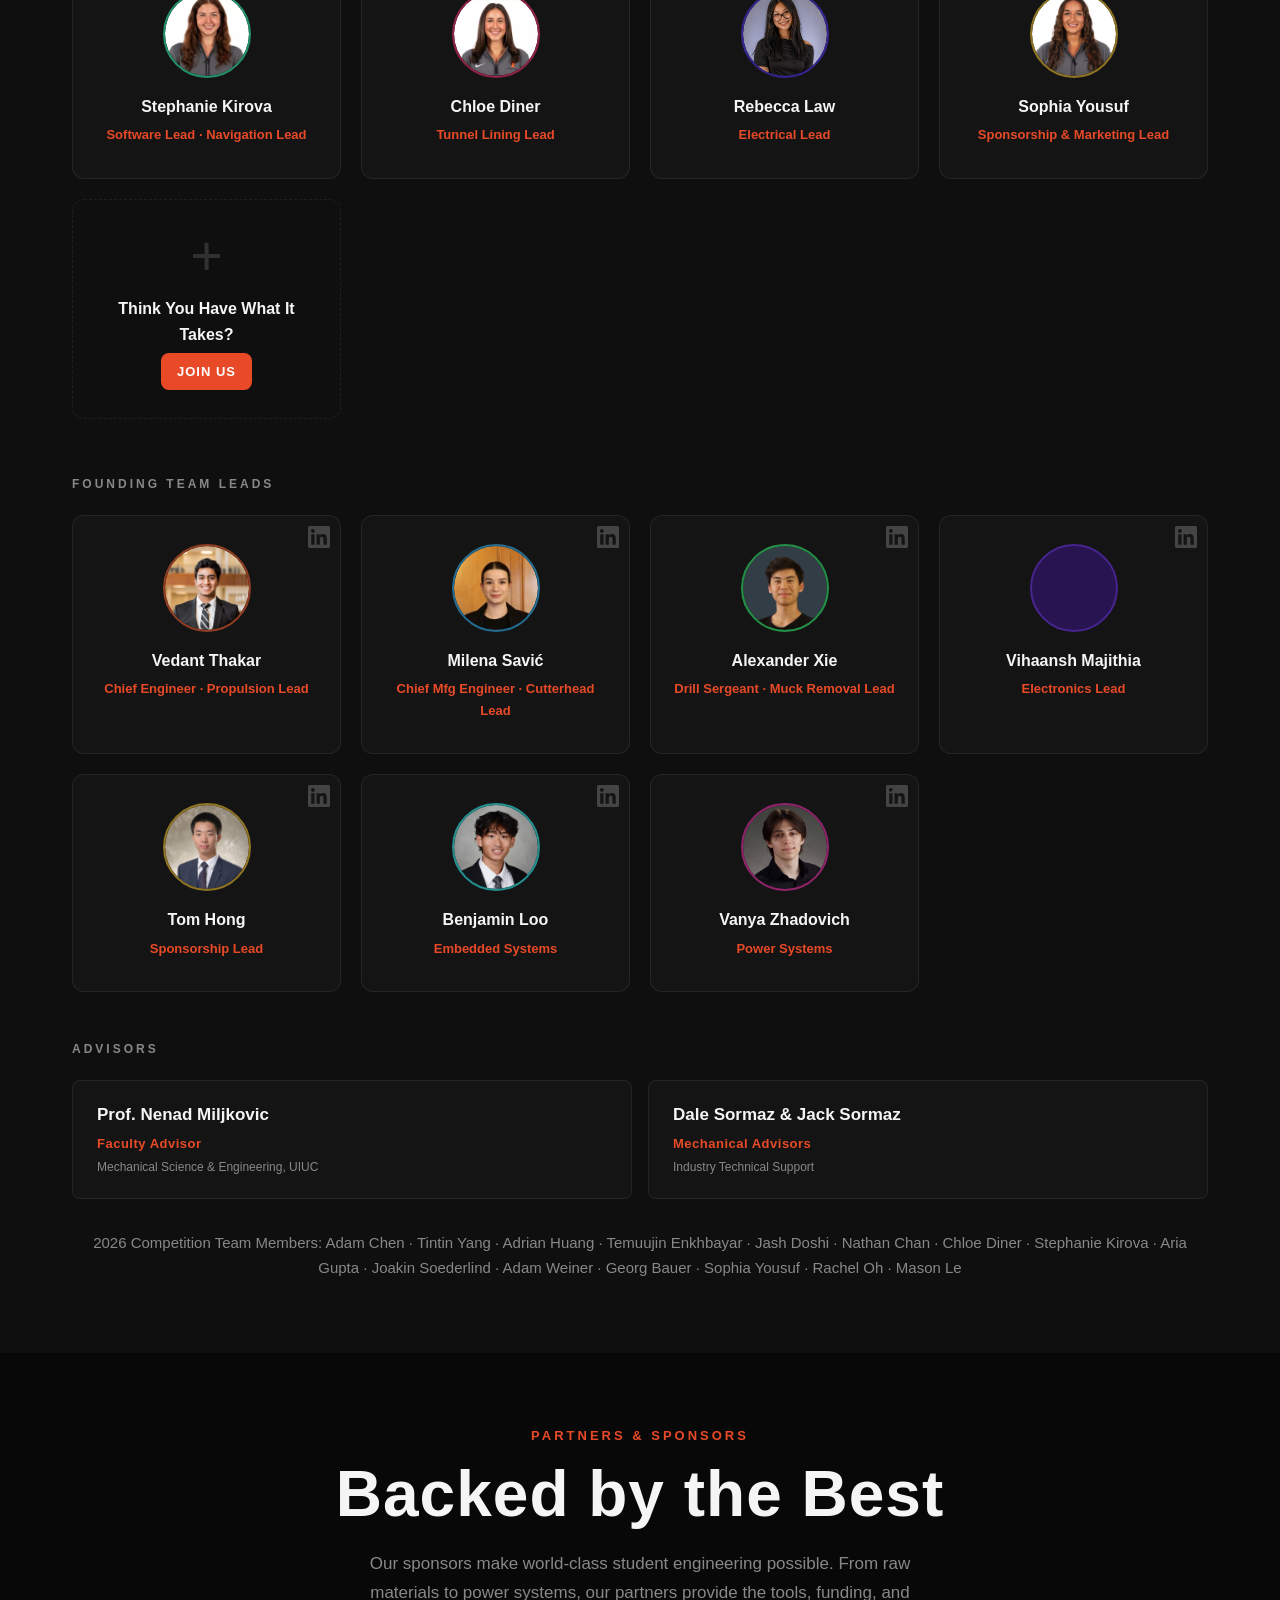
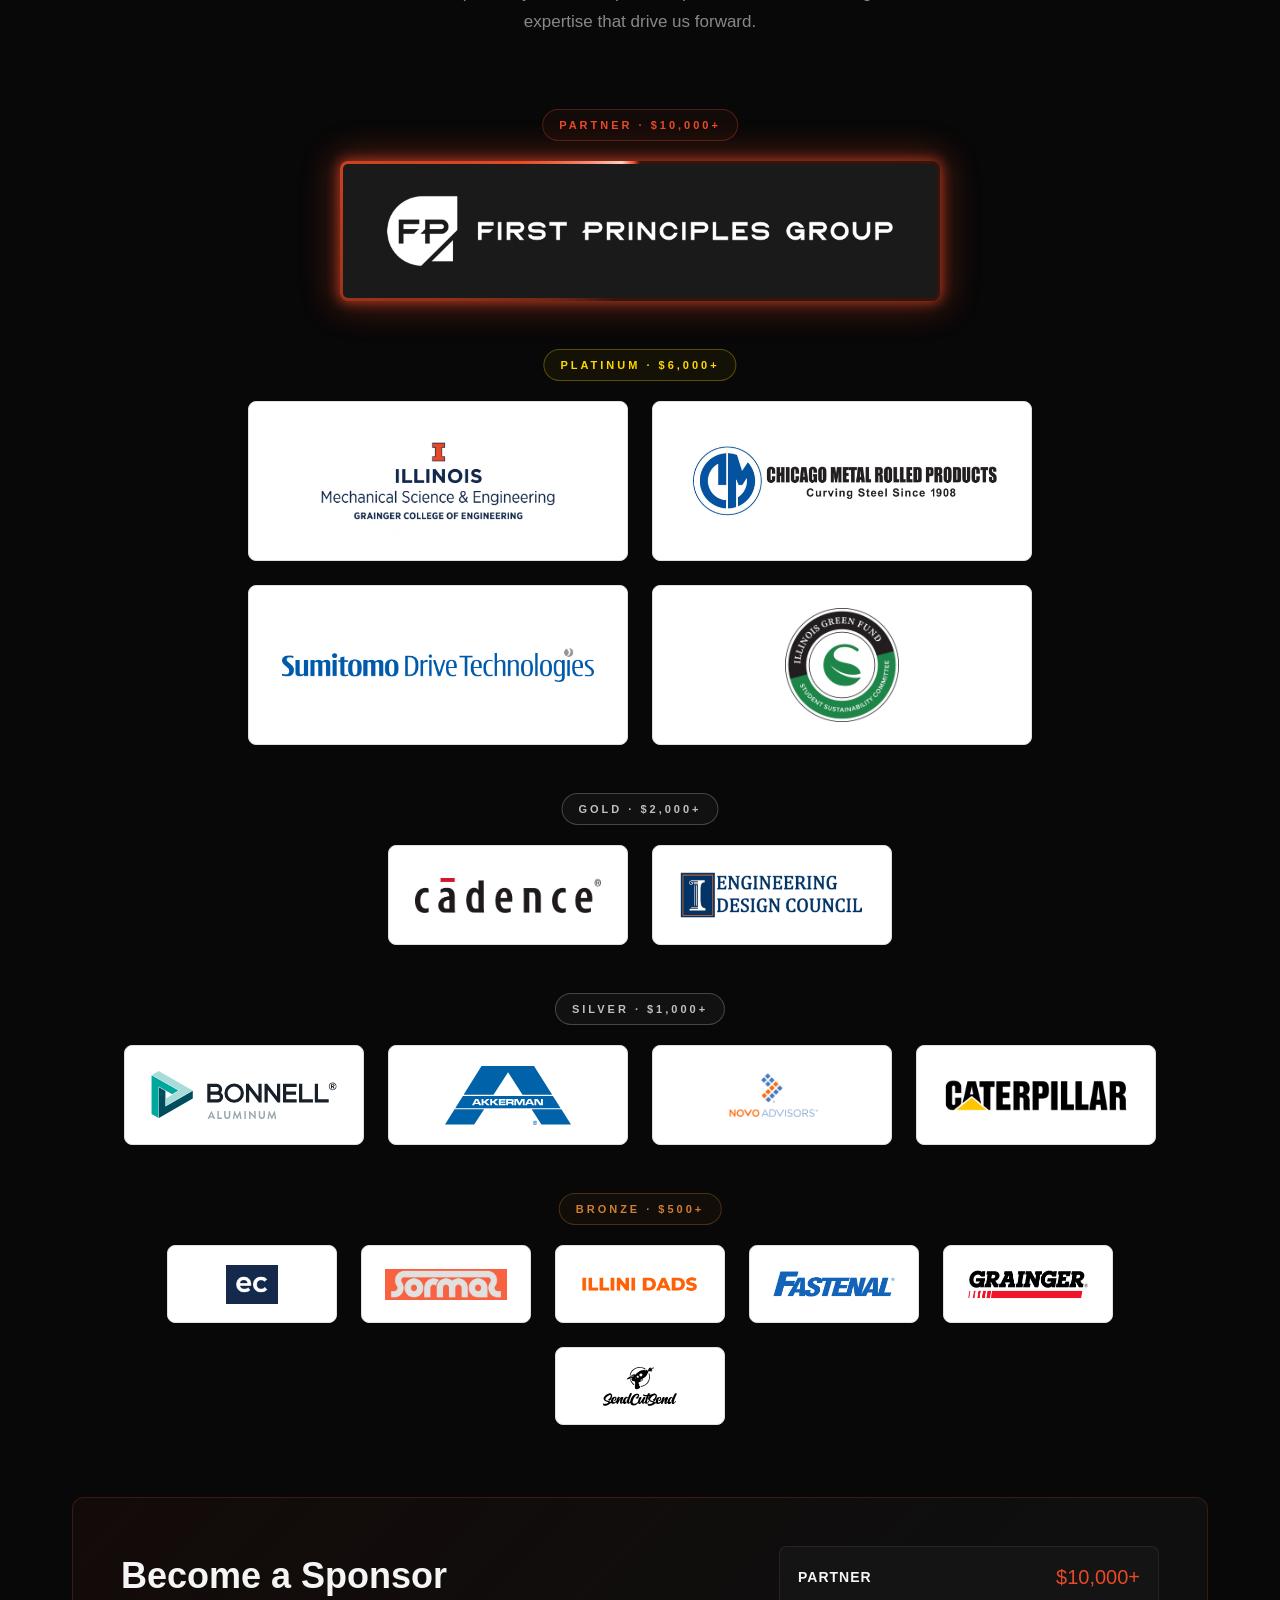
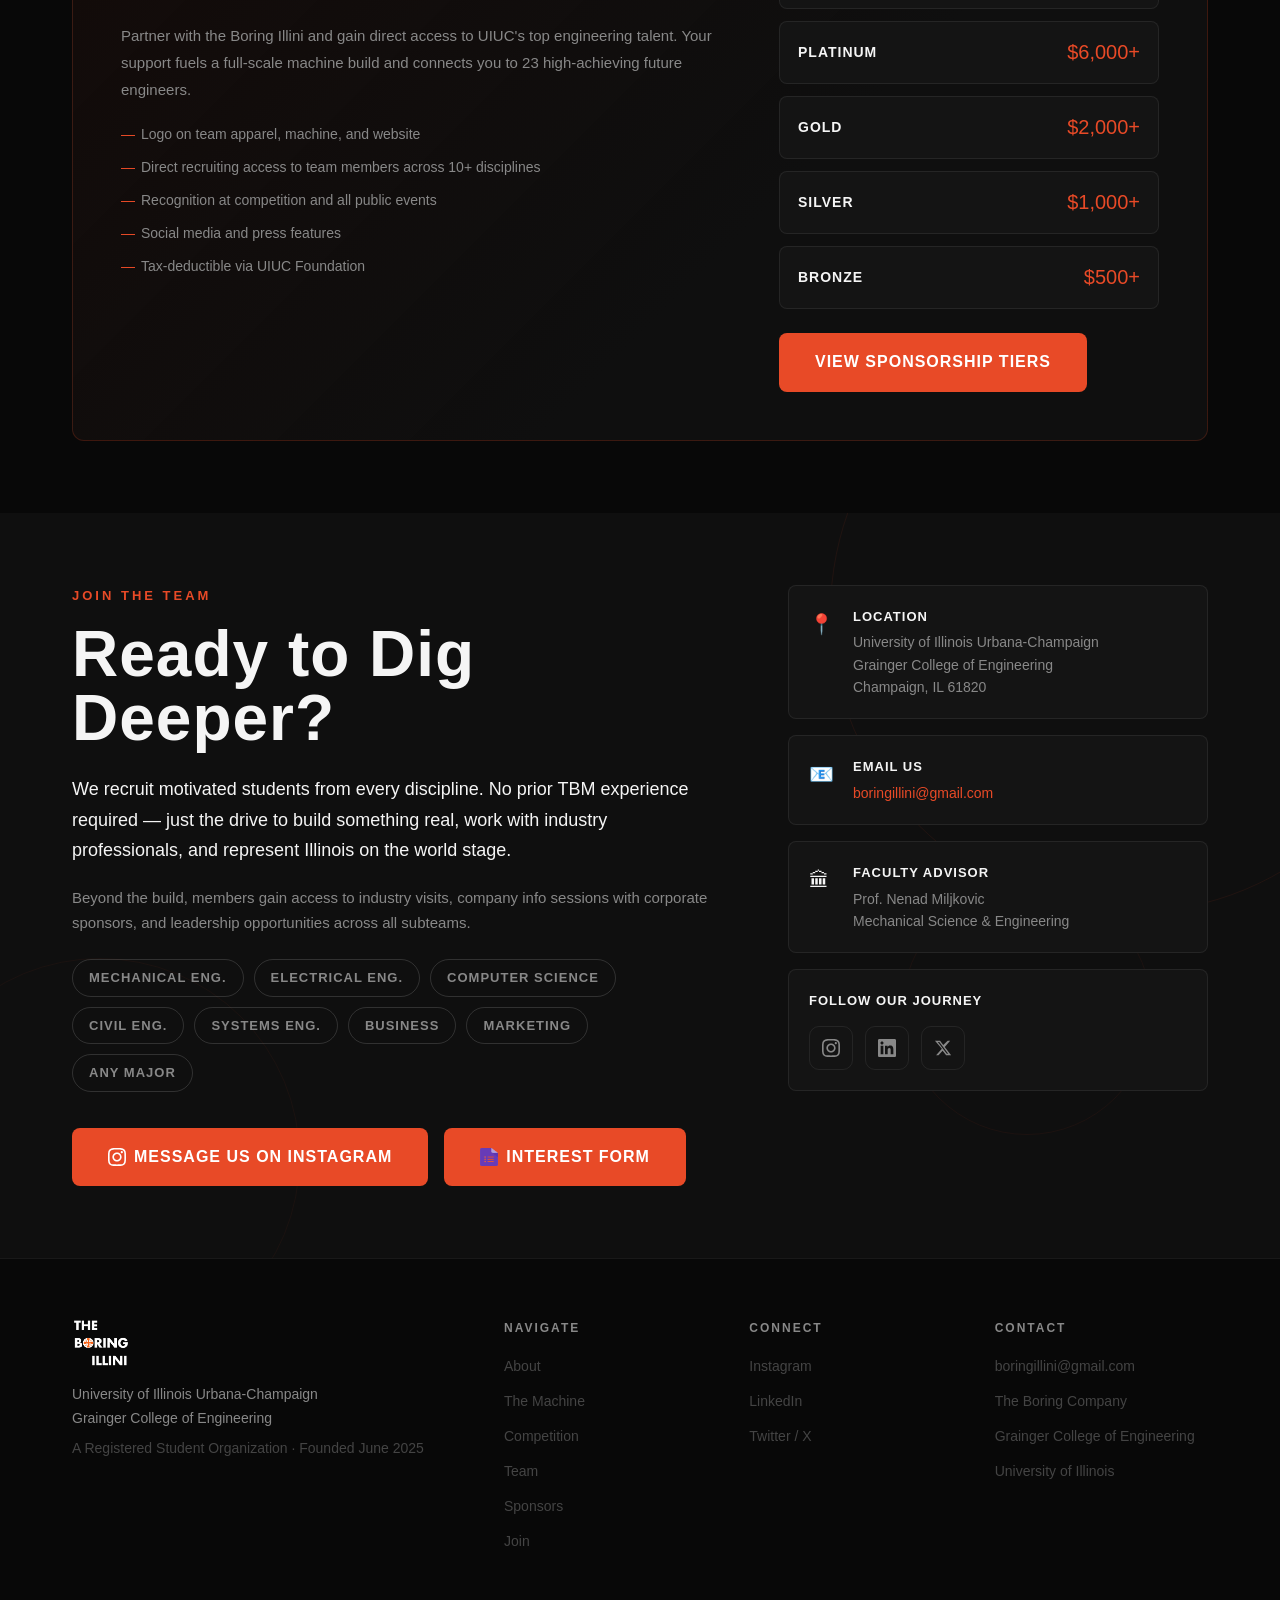
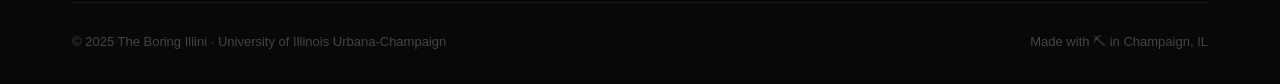
==== commit f1097280: "Harden site security and ignore non-website folders - Add Content Security Policy to index and spons" ====
--- a/index.html
+++ b/index.html
@@ -3,6 +3,7 @@
 <head>
   <meta charset="UTF-8" />
   <meta name="viewport" content="width=device-width, initial-scale=1.0" />
+  <meta http-equiv="Content-Security-Policy" content="default-src 'self'; script-src 'self' 'unsafe-hashes' 'sha256-pwQduWxX3Cm7lLbQmAos7n73RLP4QrsCDFejmsBdZ78='; style-src 'self' 'unsafe-inline' https://fonts.googleapis.com; font-src https://fonts.gstatic.com; img-src 'self' data:; connect-src 'self'; object-src 'none'; base-uri 'self'; form-action 'self'; upgrade-insecure-requests" />
   <title>The Boring Illini — University of Illinois</title>
   <meta name="description" content="The Boring Illini is a student engineering team at UIUC competing in The Boring Company's Not a Boring Competition, building a fully electric tunnel boring machine." />
 
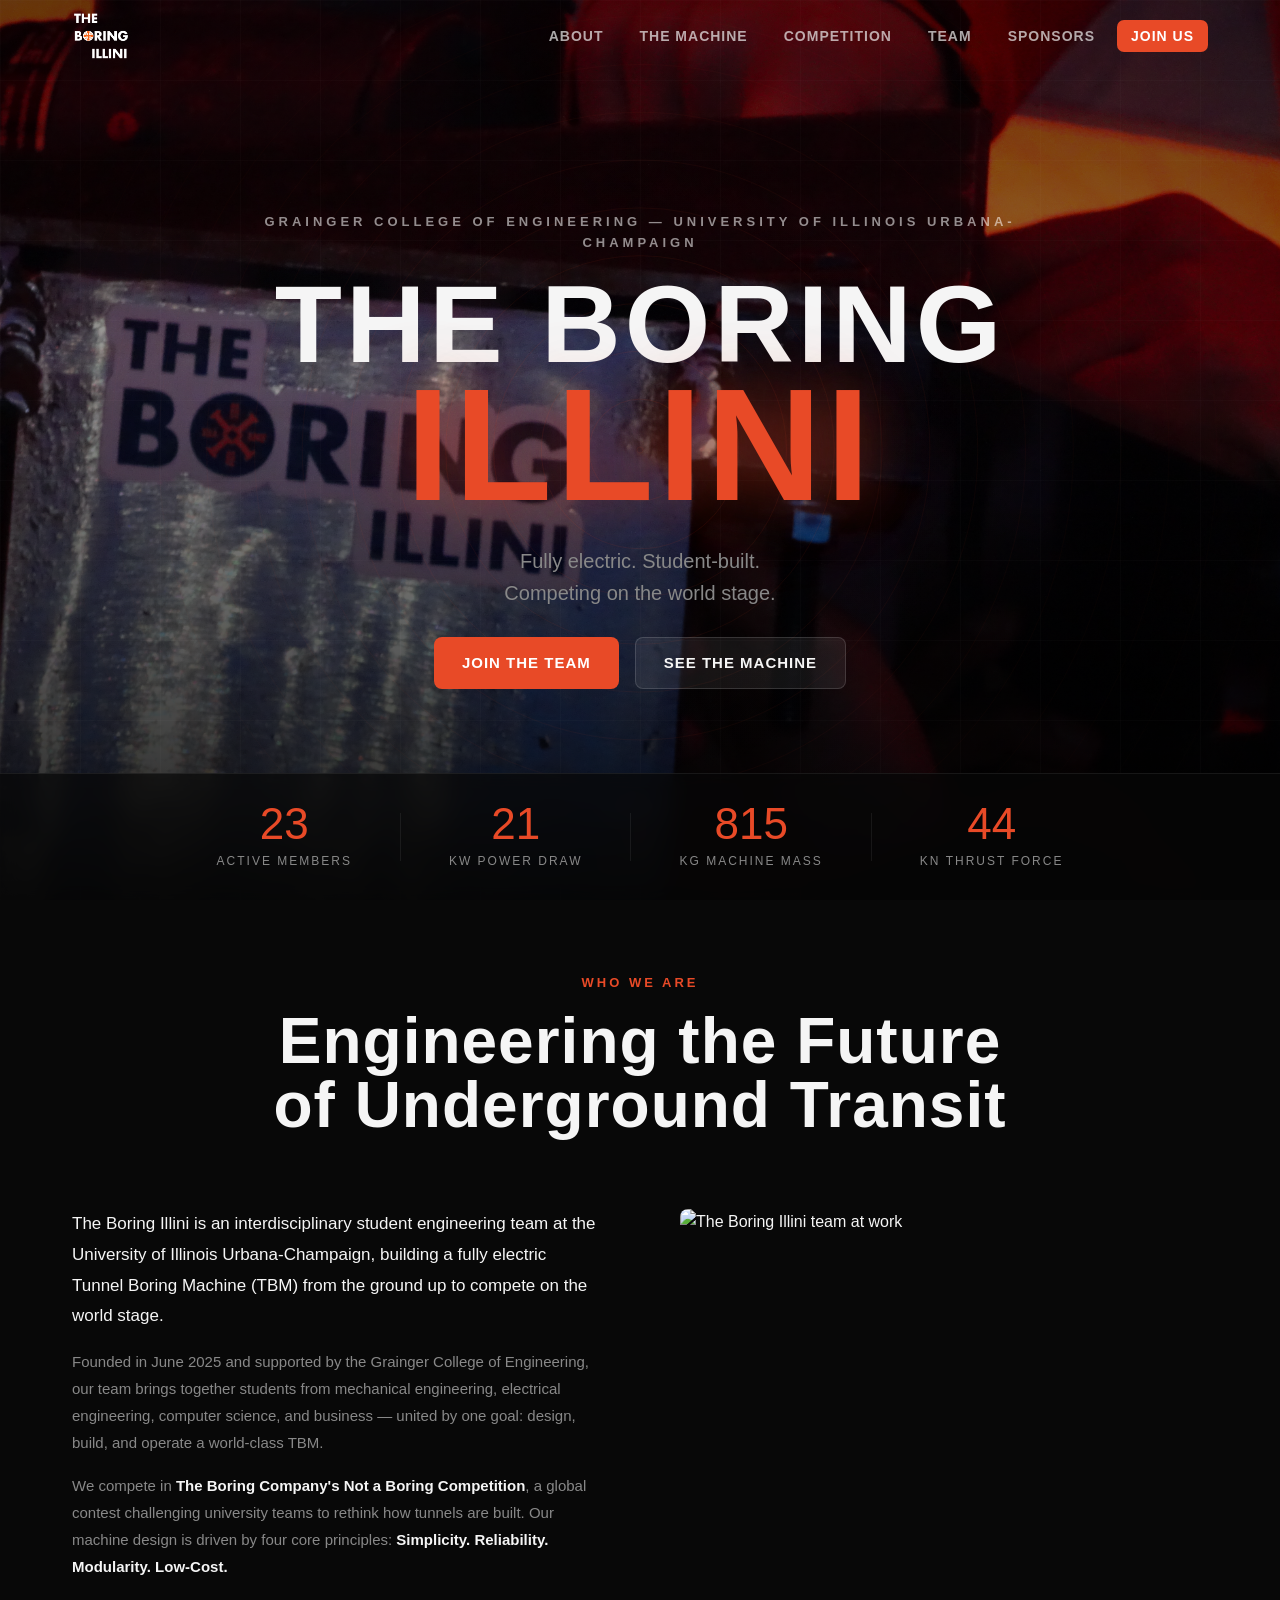
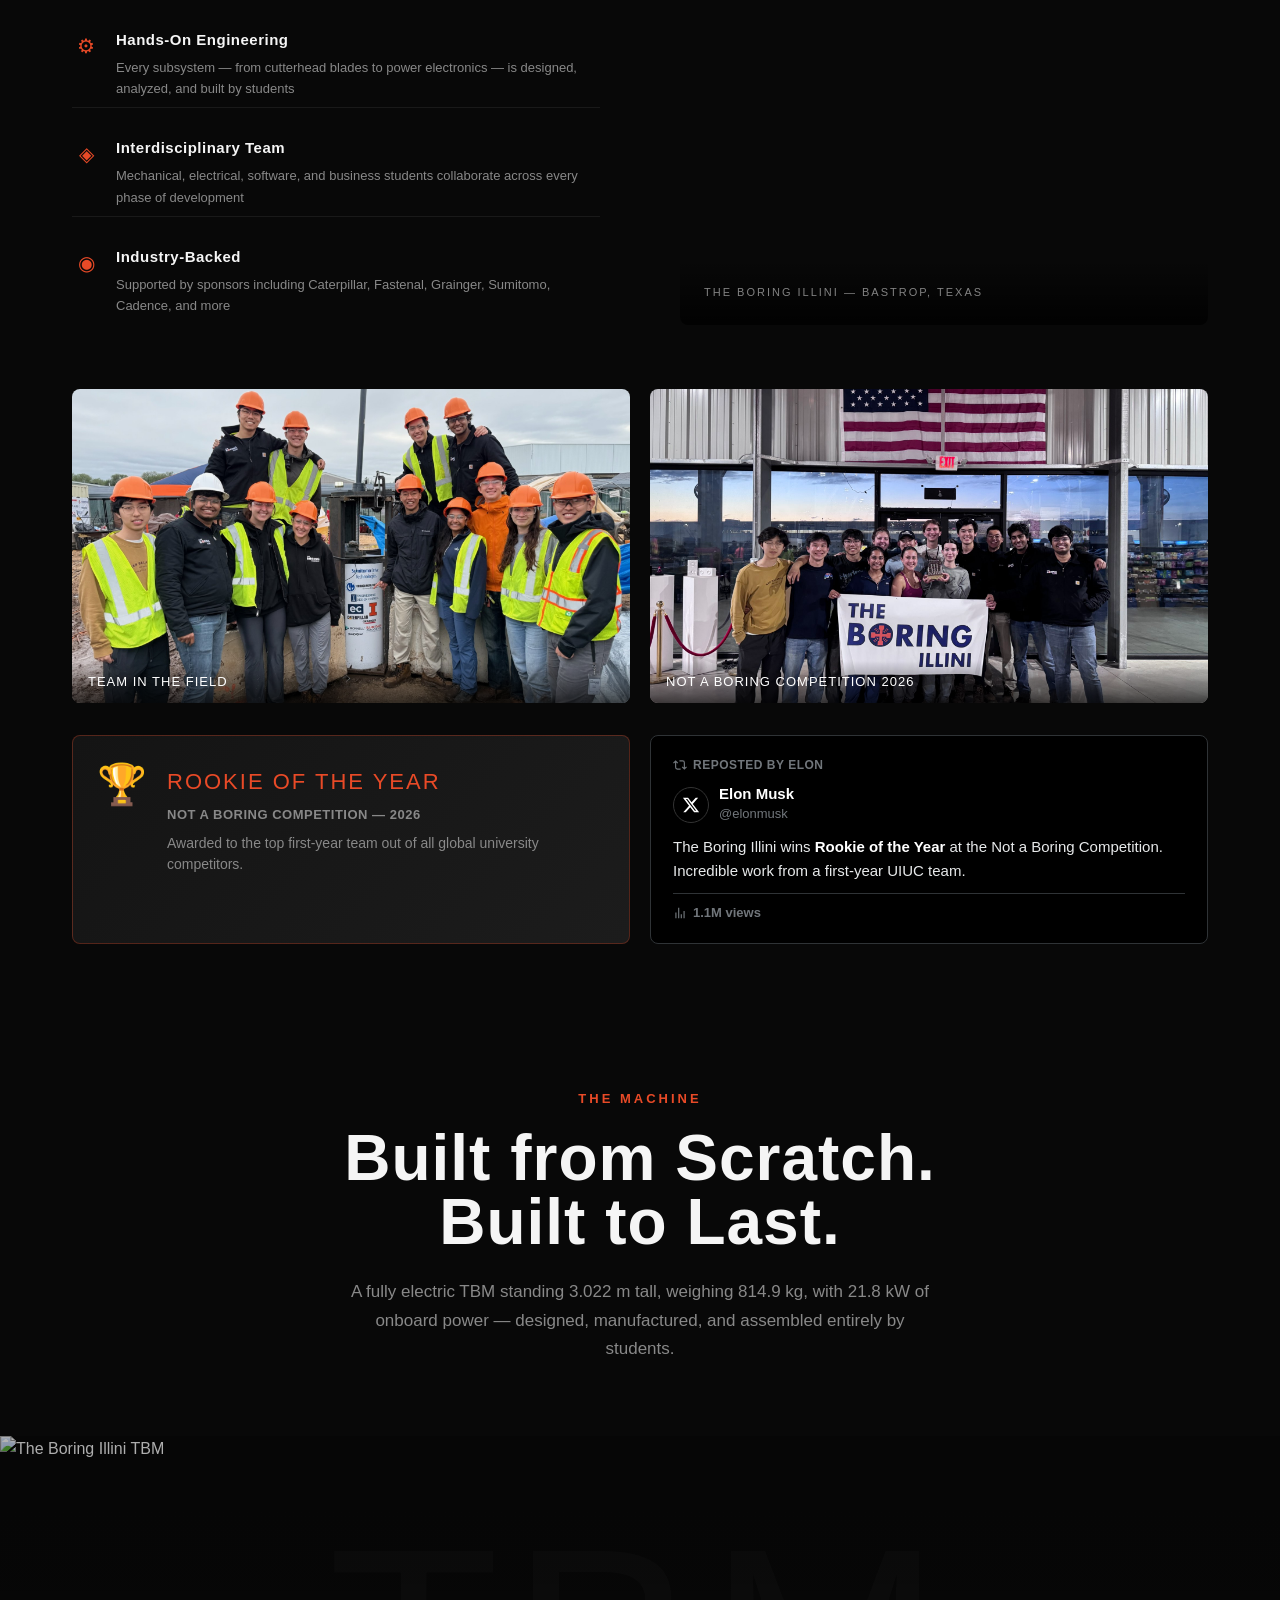
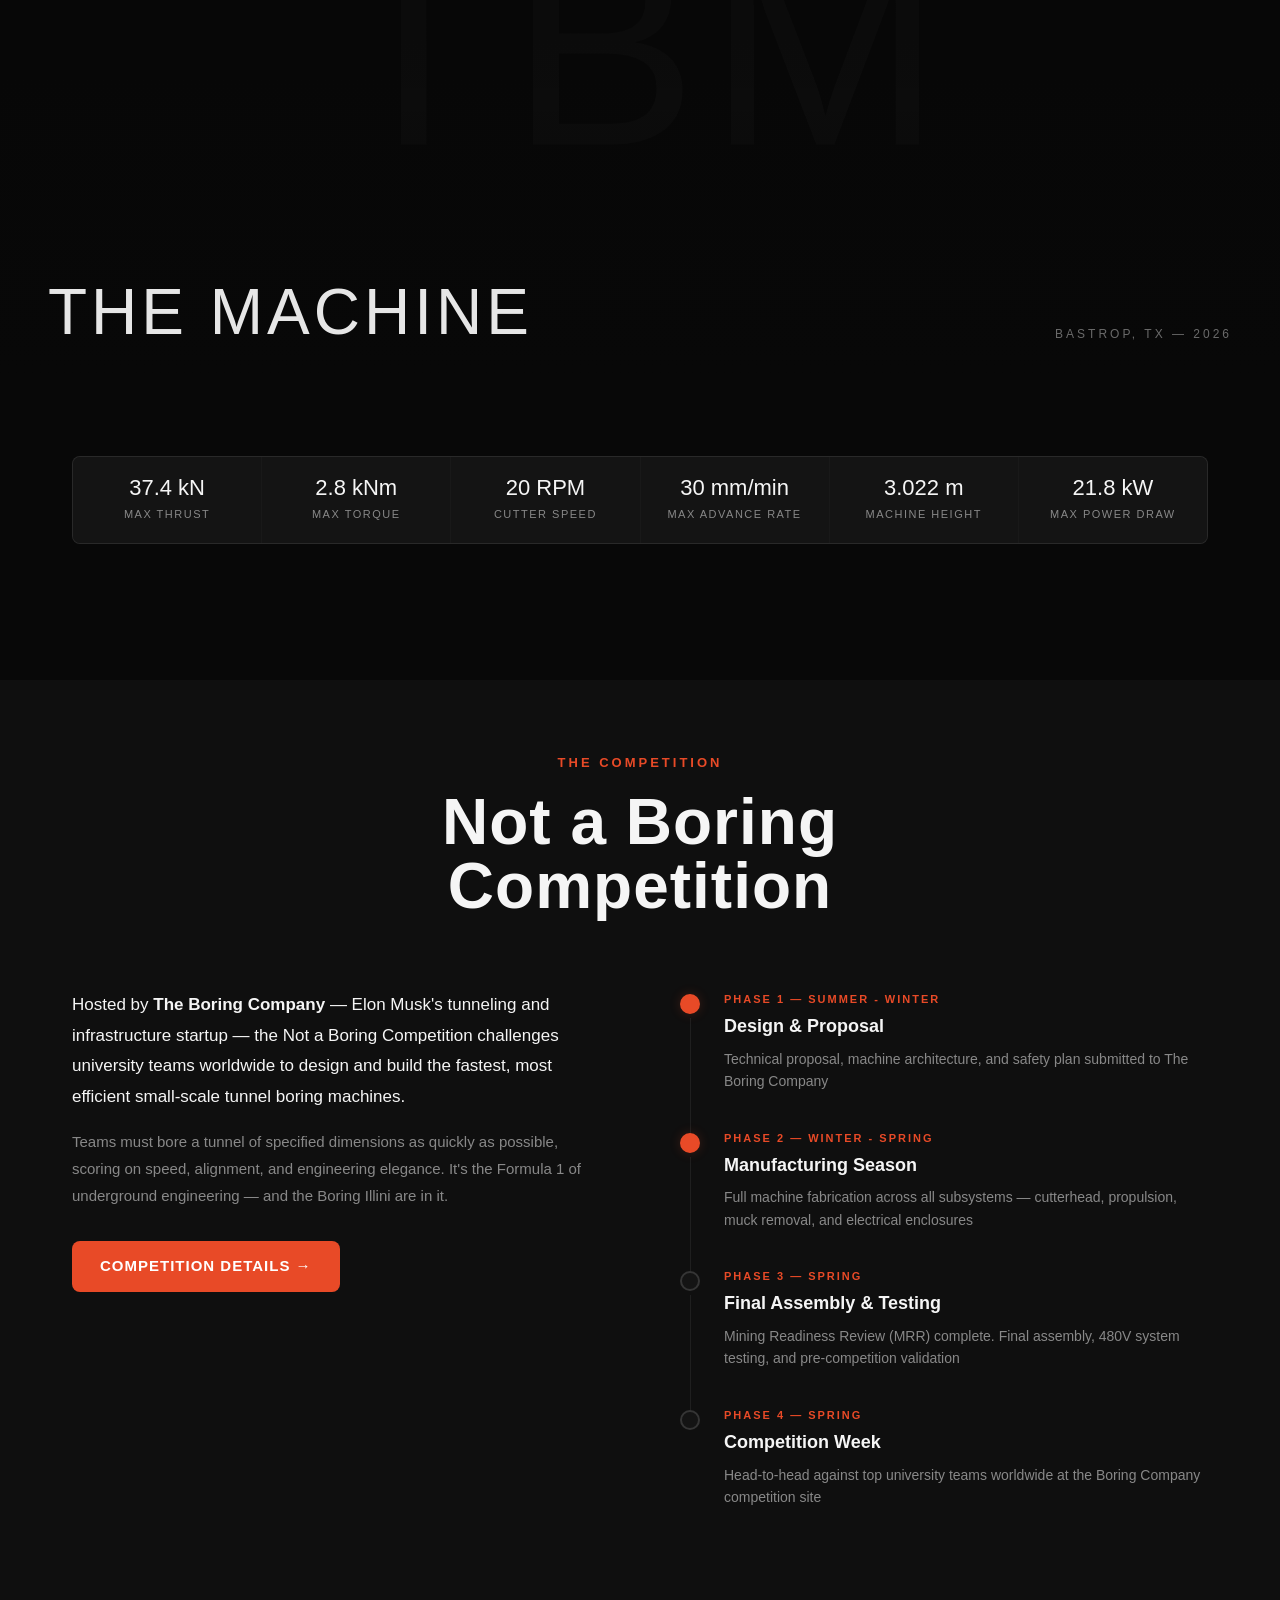
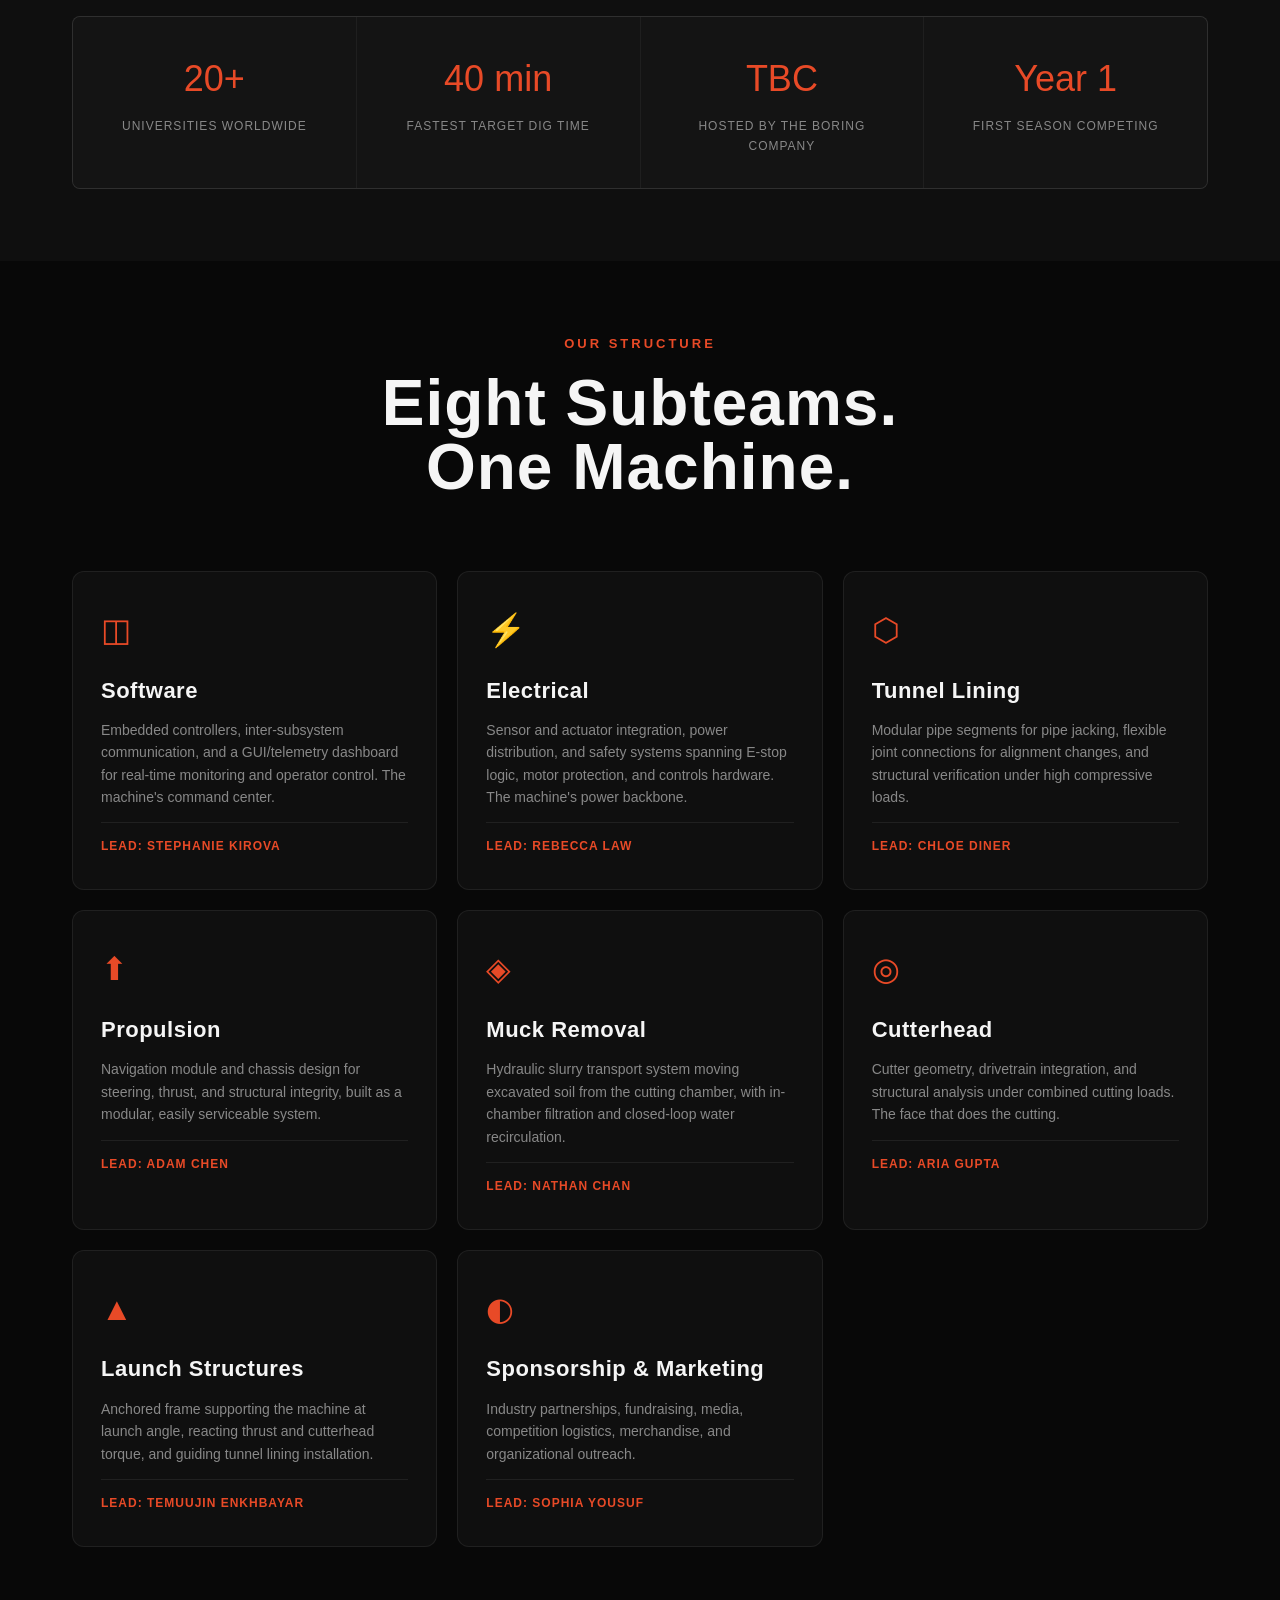
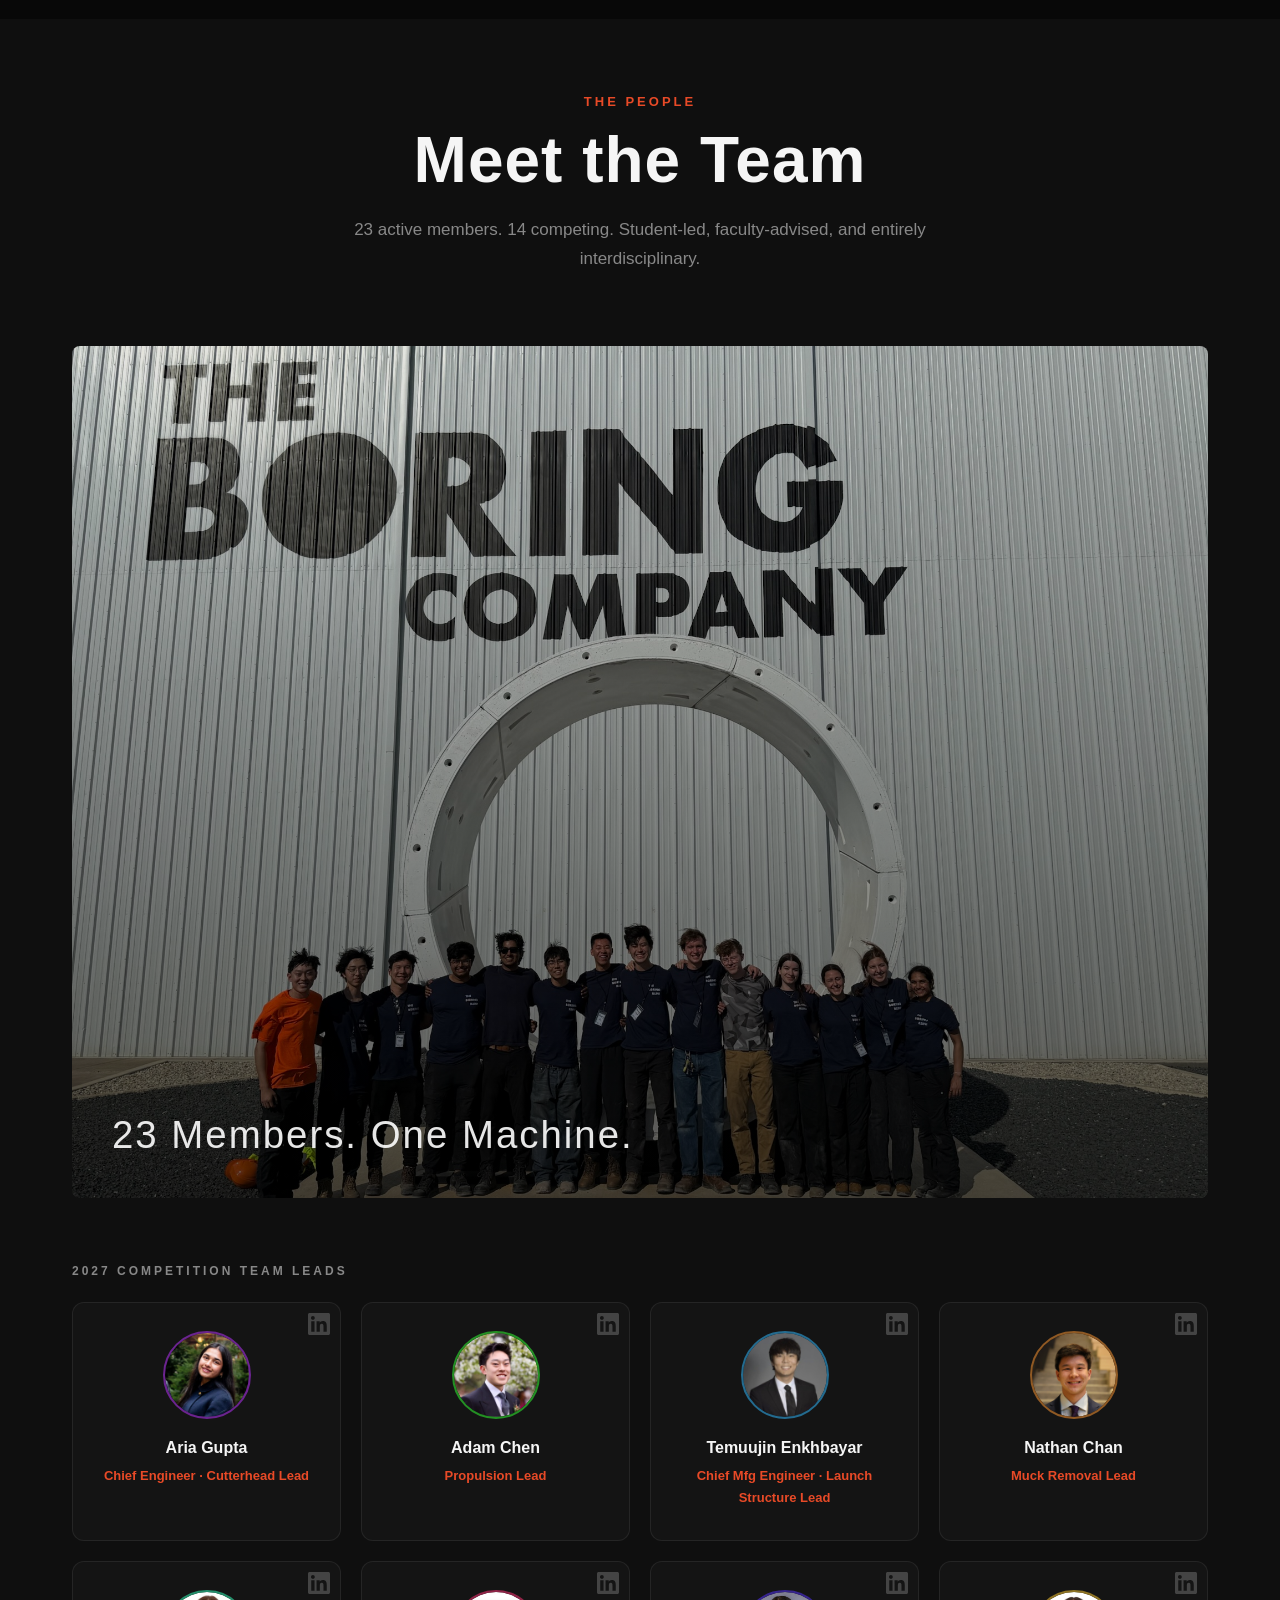
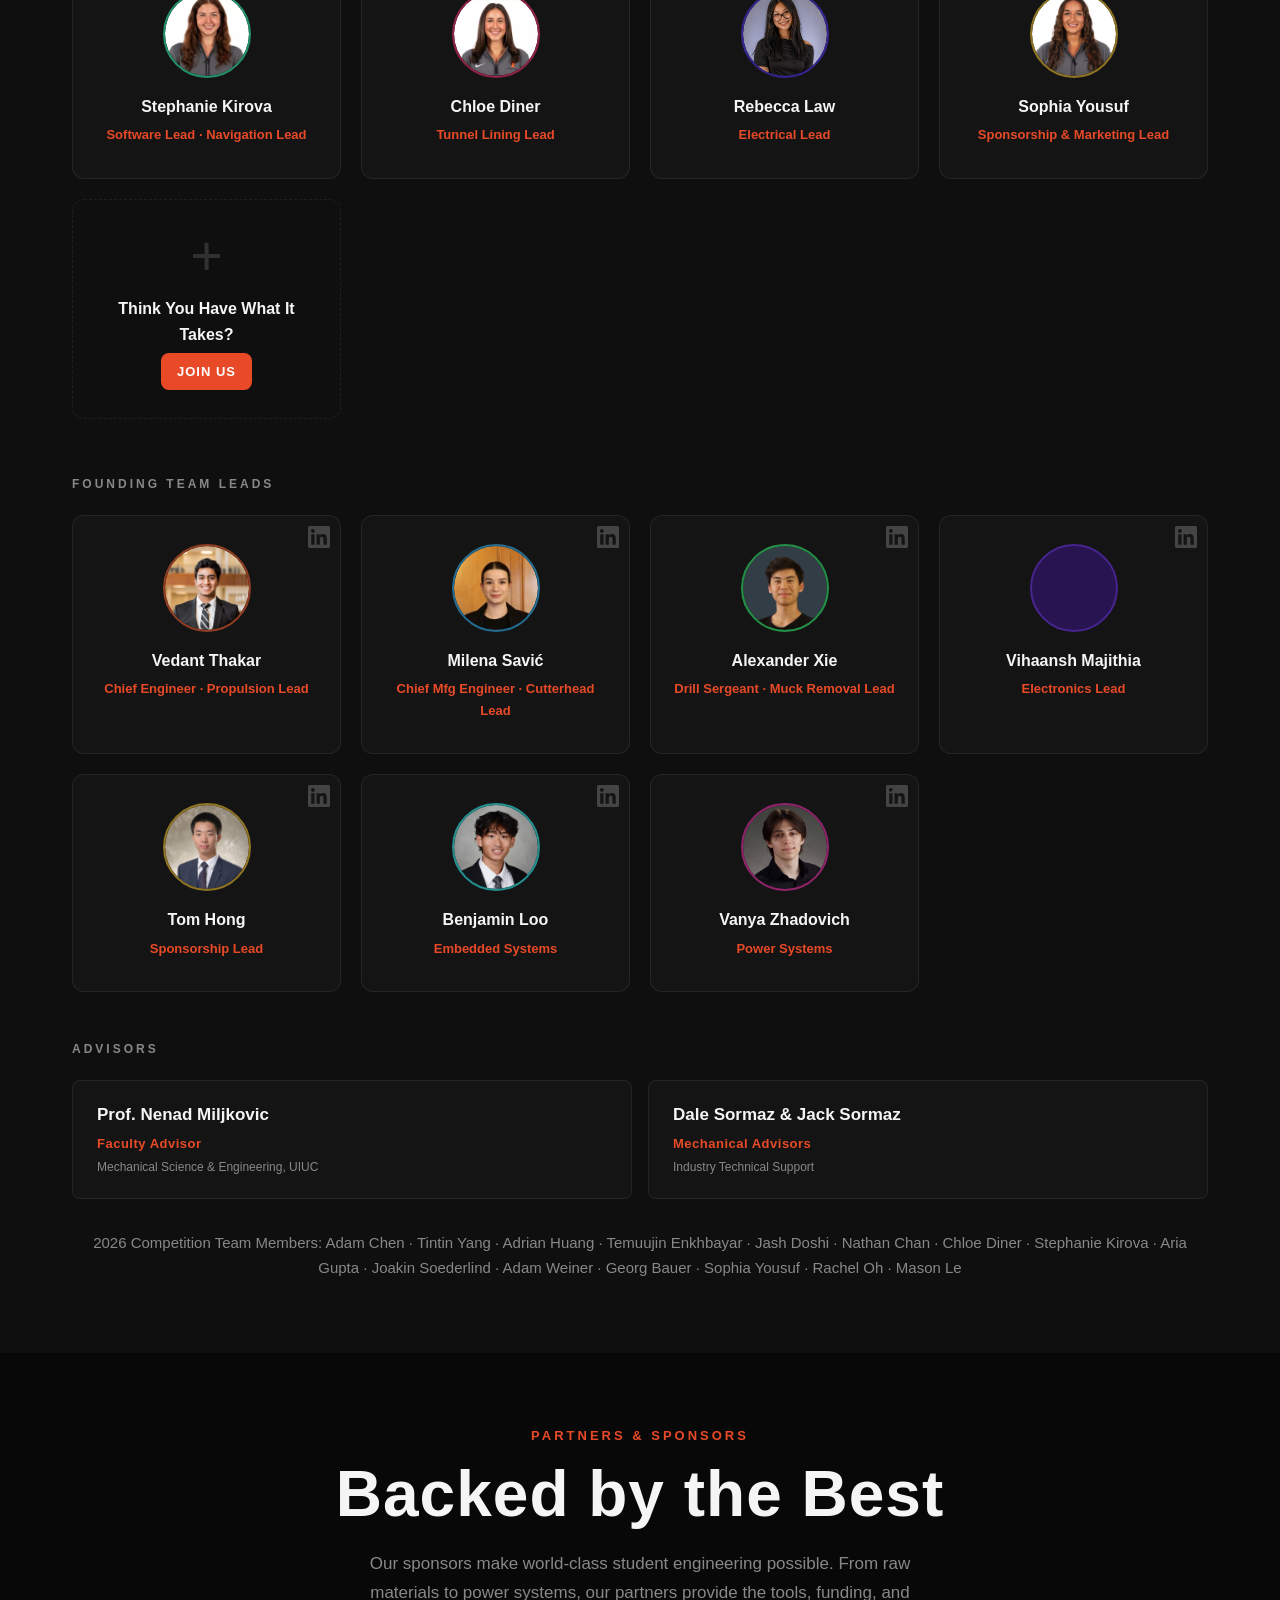
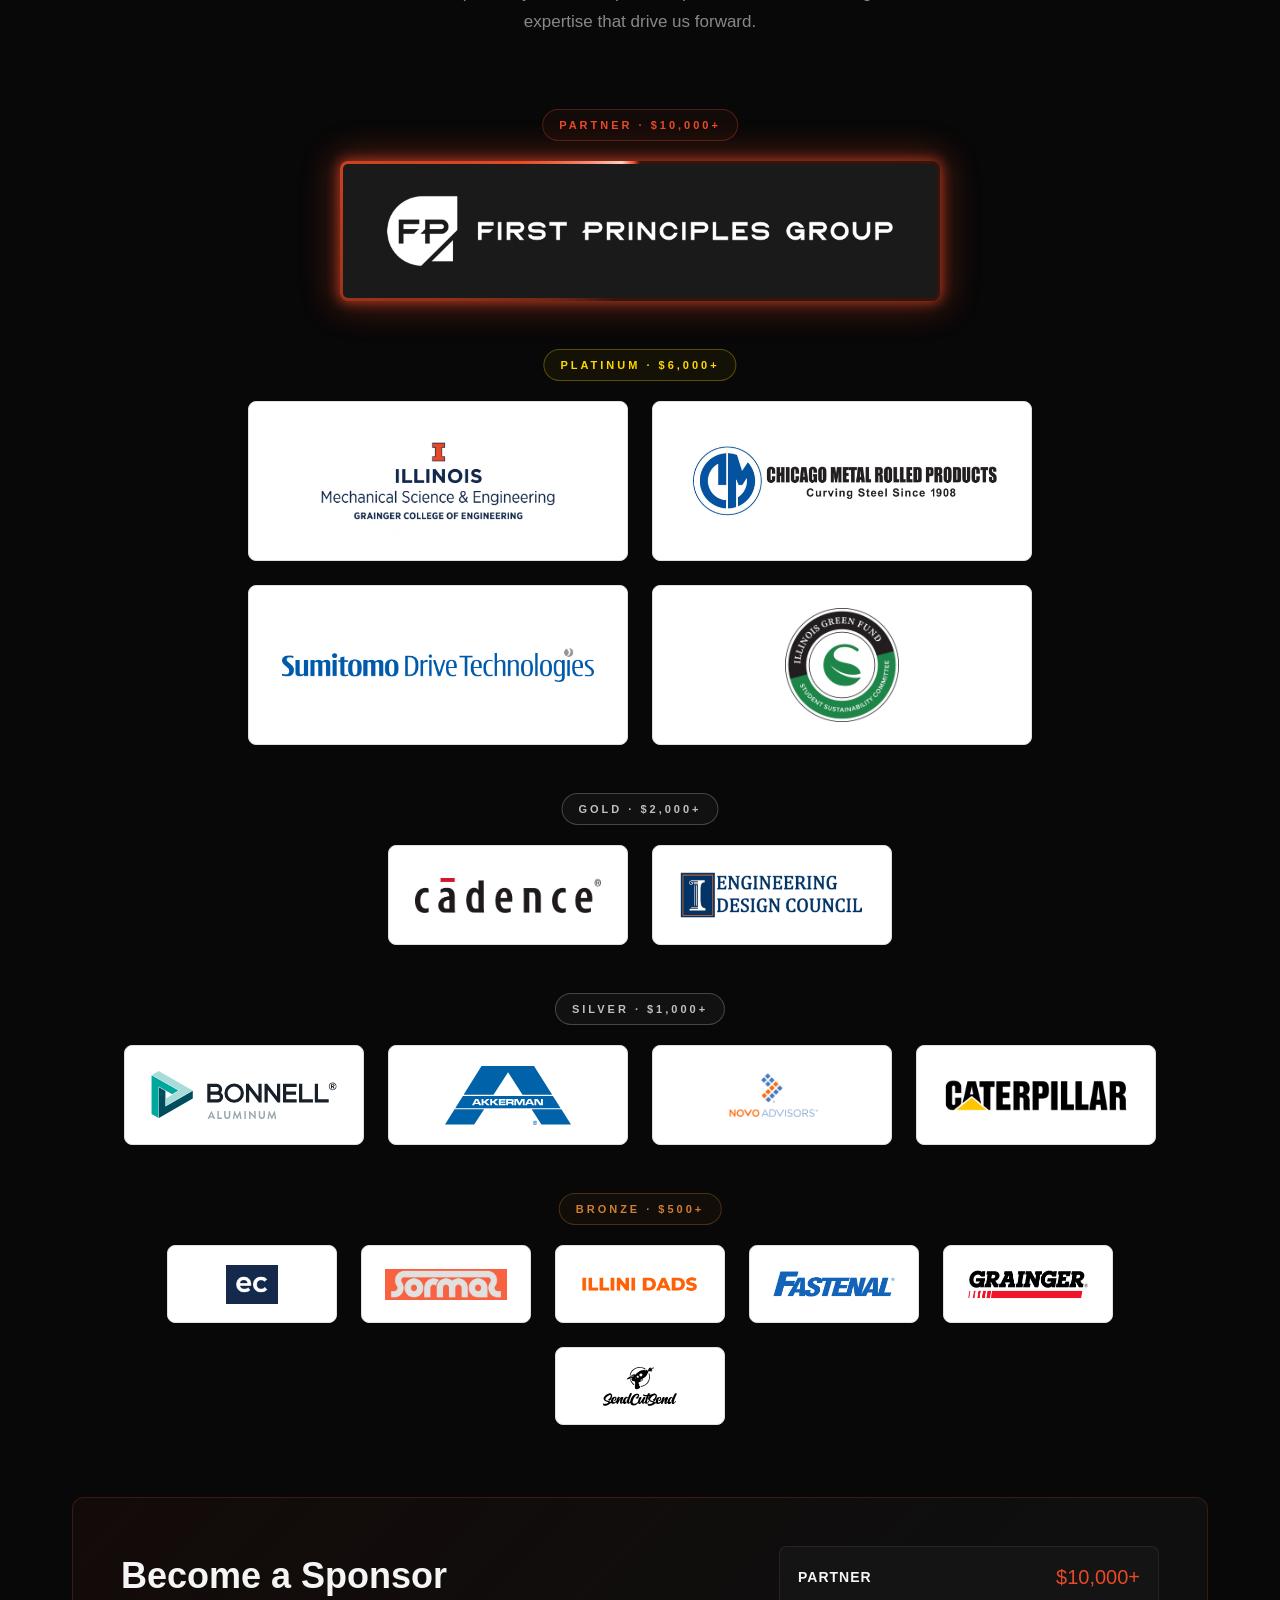
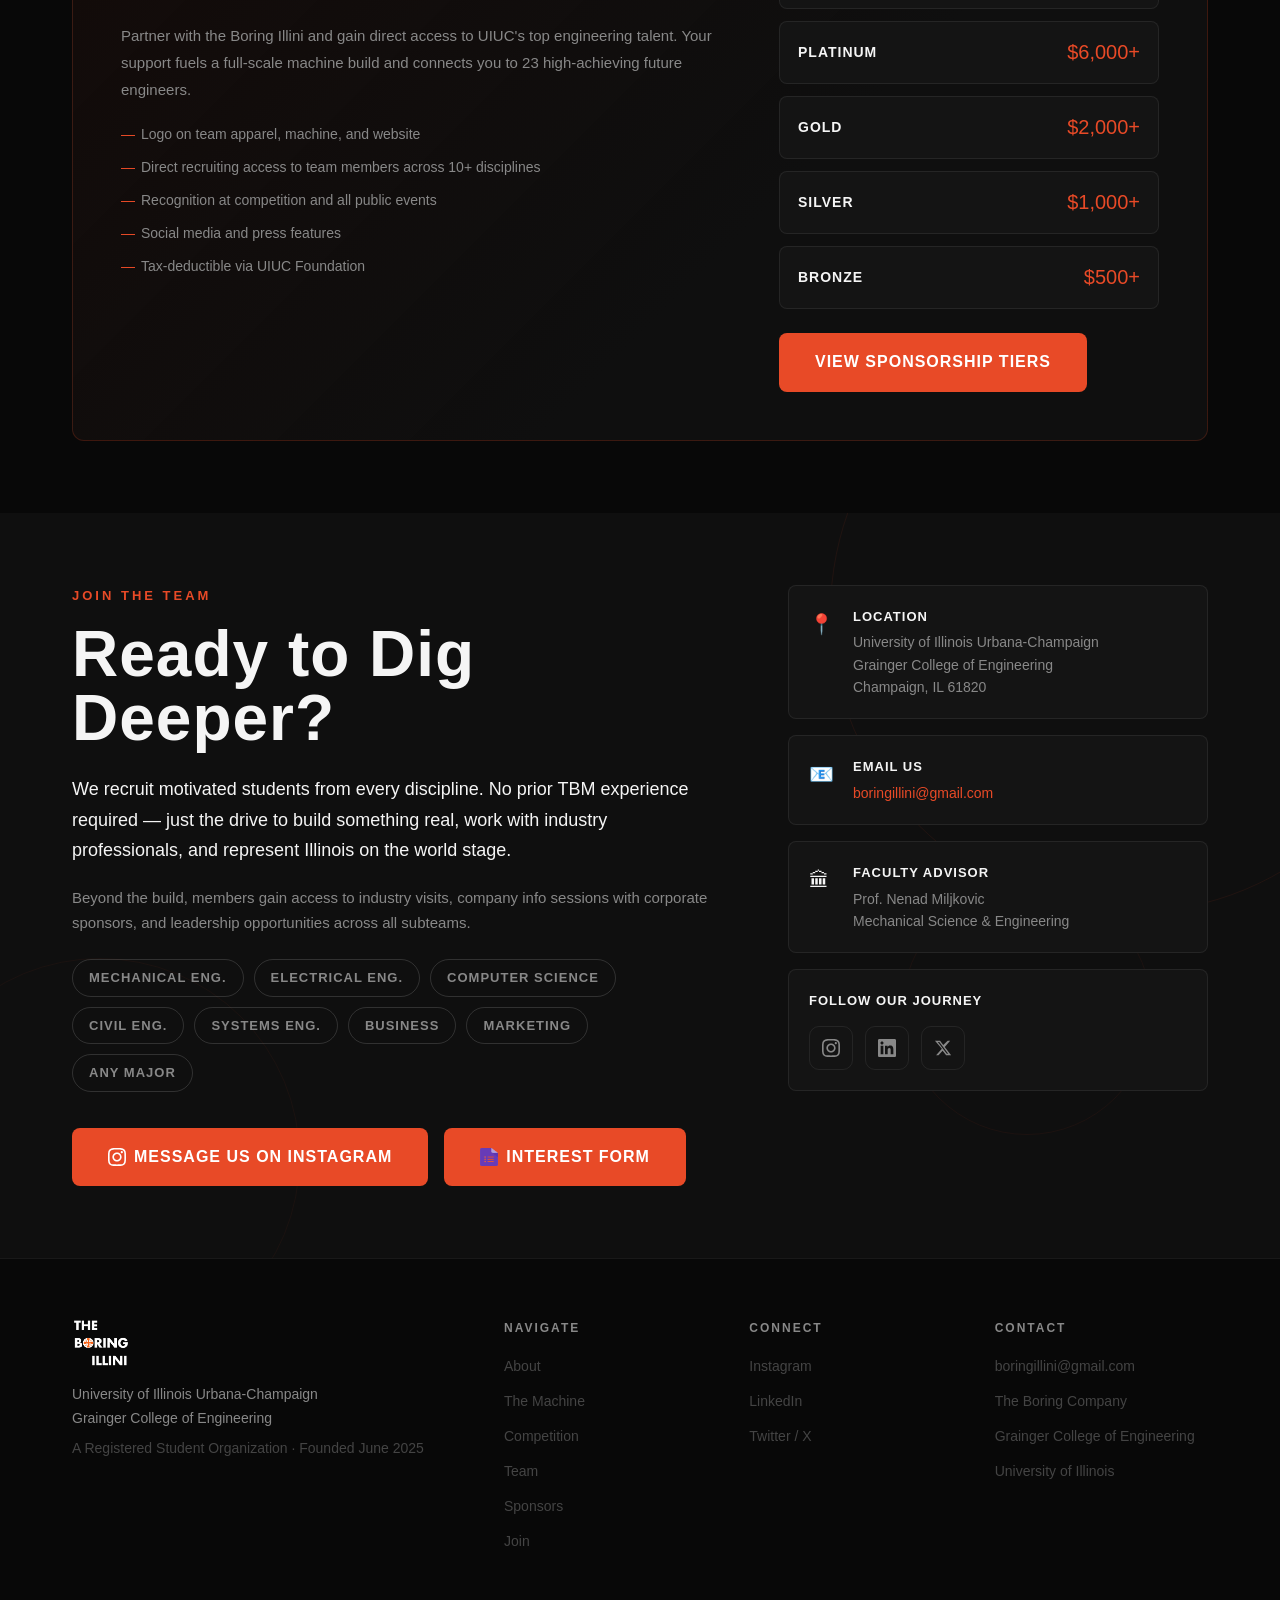
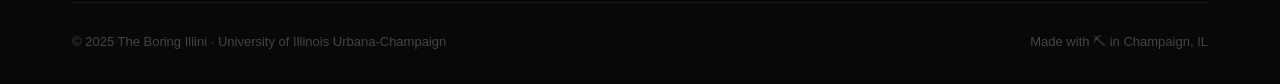
==== commit 222ea7ae: "Version CSS/JS links so Cloudflare serves the updated files Co-Authored-By: Claude Opus 5.5 <noreply" ====
--- a/index.html
+++ b/index.html
@@ -30,7 +30,7 @@
   <link rel="preconnect" href="https://fonts.googleapis.com" />
   <link rel="preconnect" href="https://fonts.gstatic.com" crossorigin />
   <link href="https://fonts.googleapis.com/css2?family=Bebas+Neue&family=Inter:wght@300;400;500;600;700&family=Barlow+Condensed:wght@400;600;700;800&display=swap" rel="stylesheet" />
-  <link rel="stylesheet" href="style.css" />
+  <link rel="stylesheet" href="style.css?v=2" />
 </head>
 <body>
 
@@ -907,6 +907,6 @@
     </div>
   </footer>
 
-  <script src="script.js"></script>
+  <script src="script.js?v=2"></script>
 </body>
 </html>
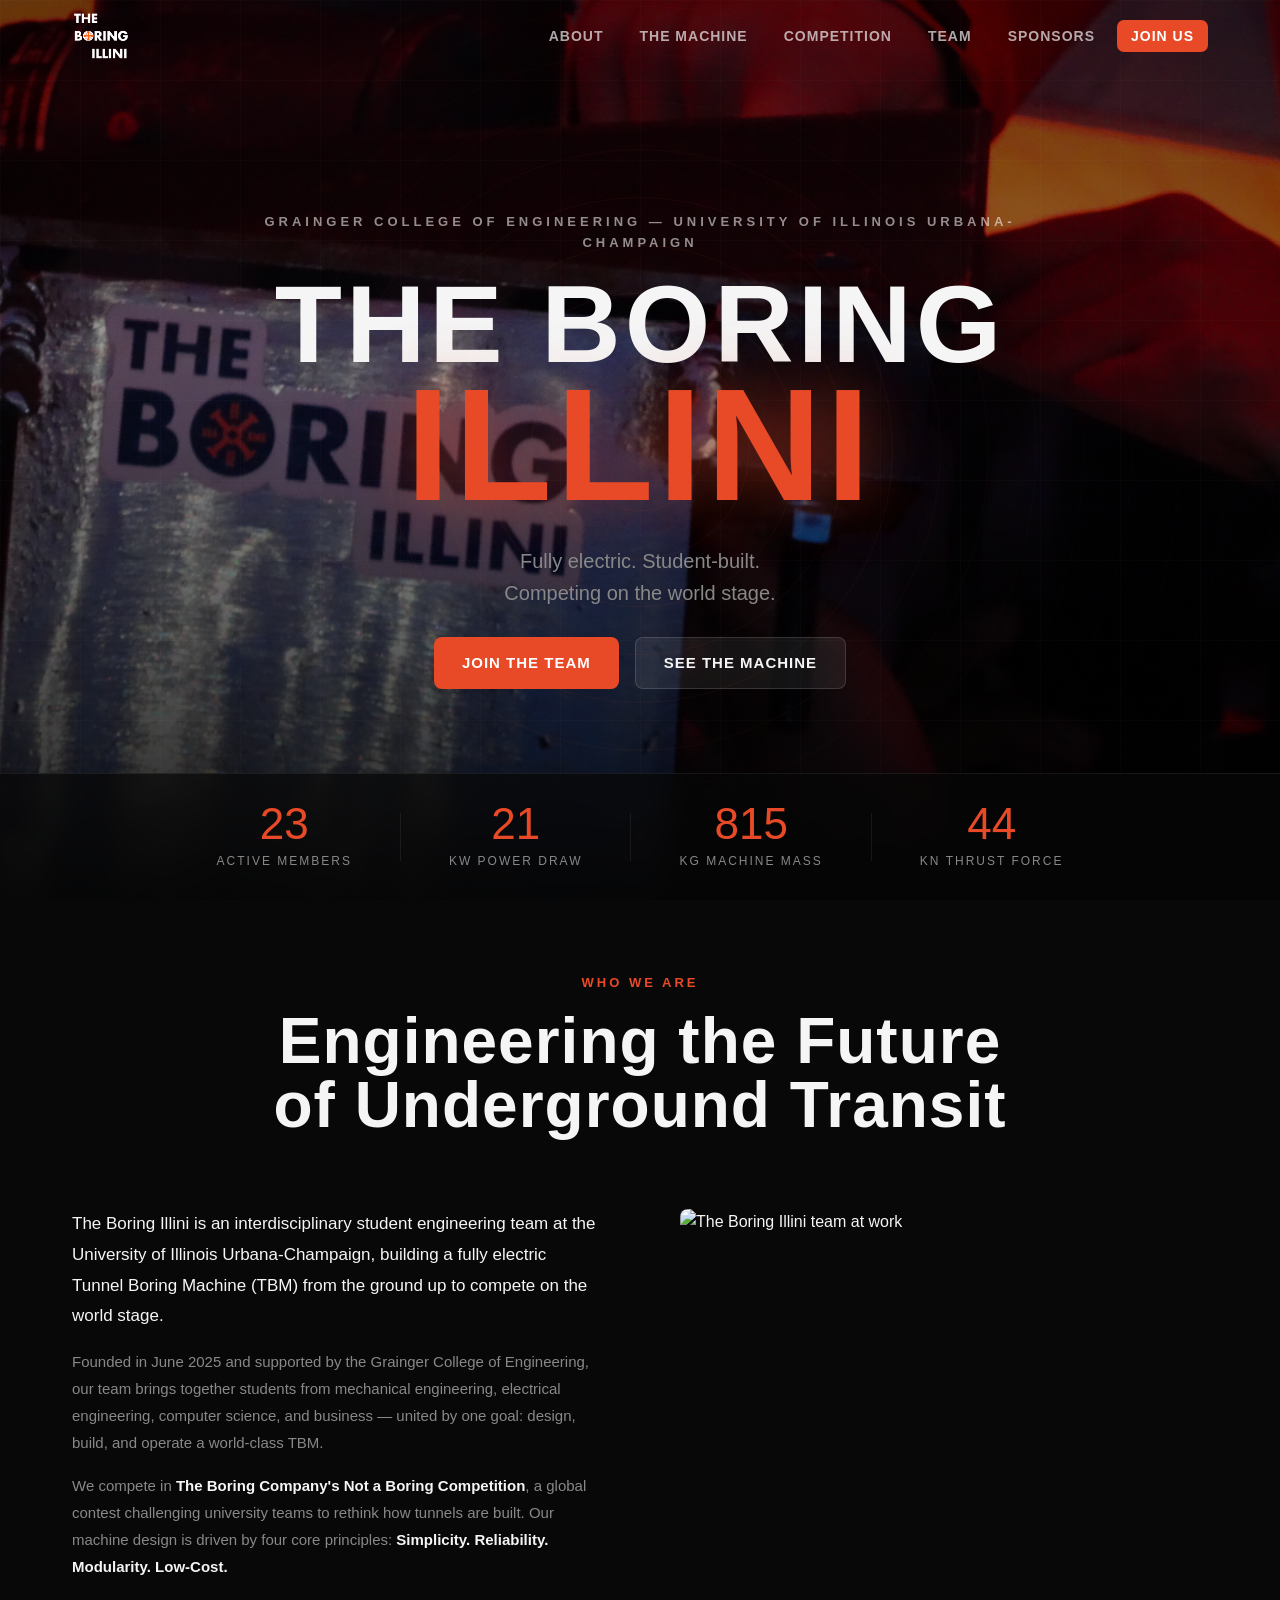
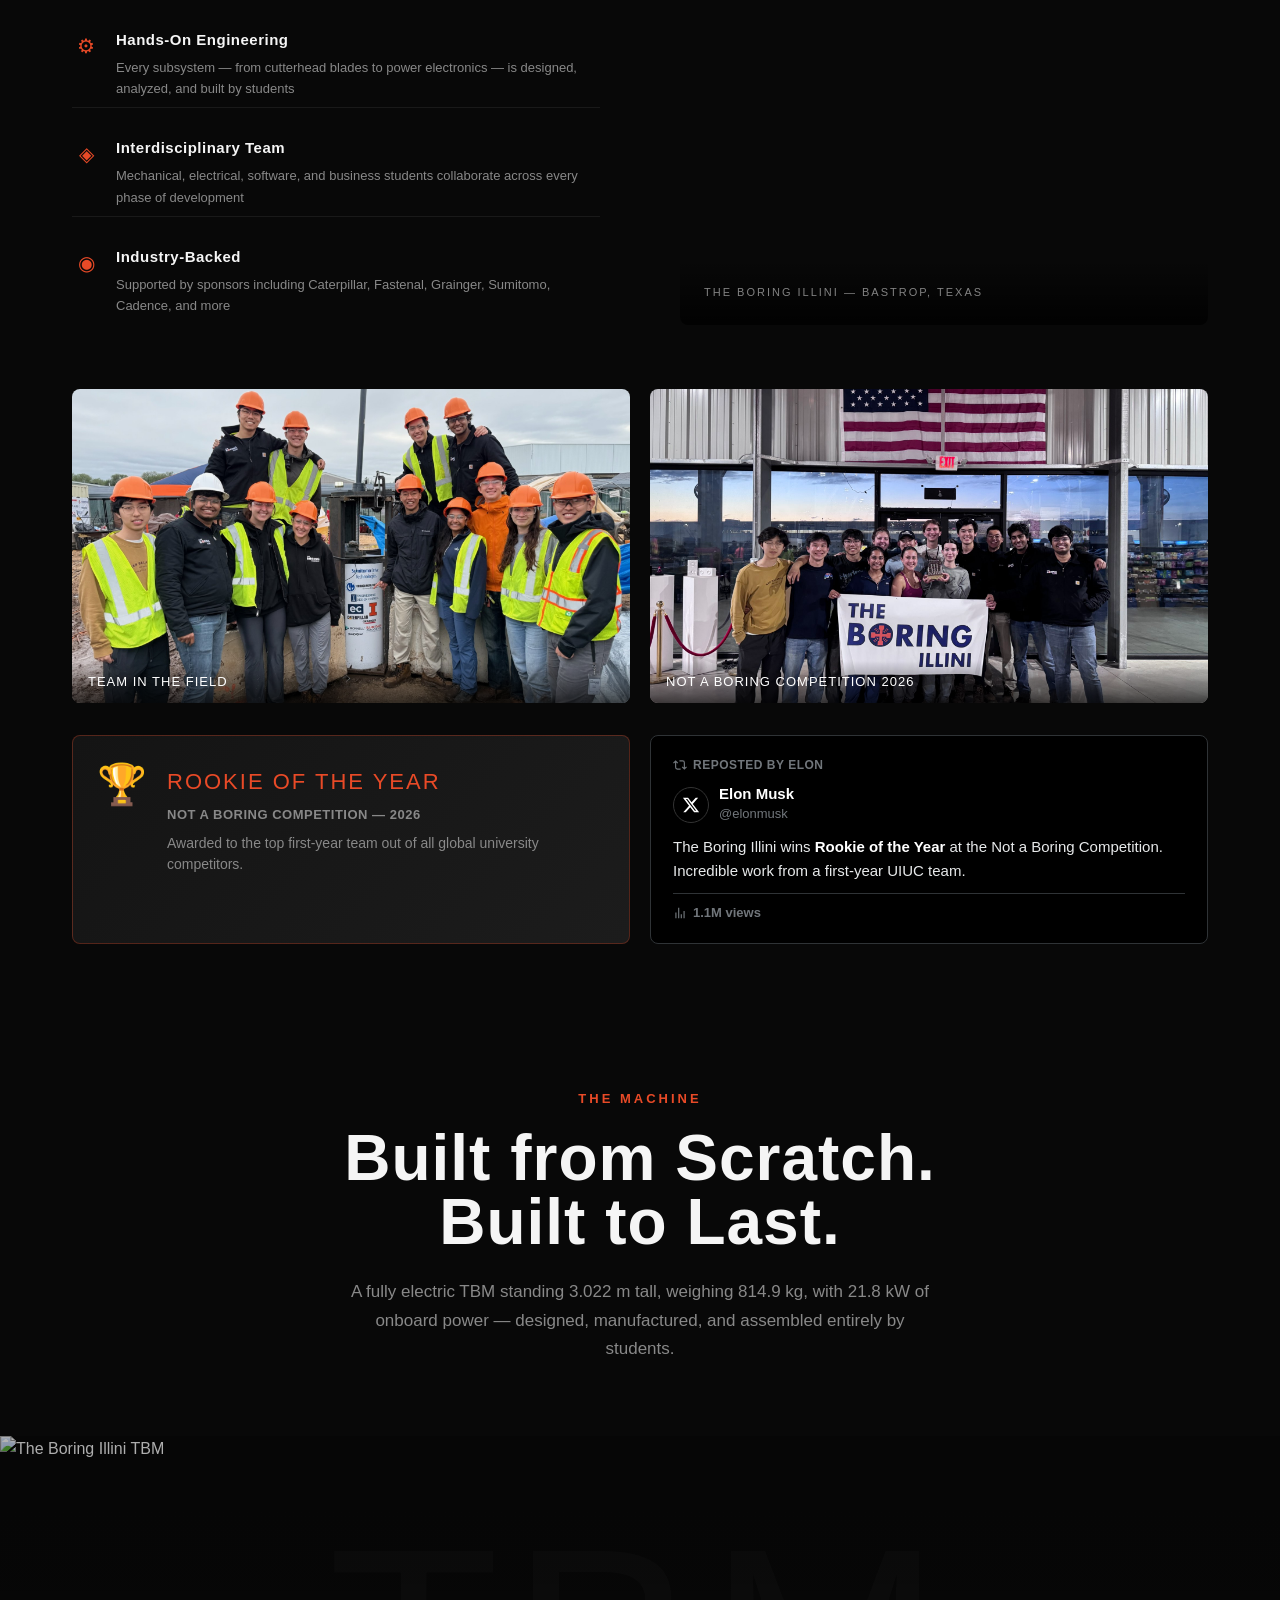
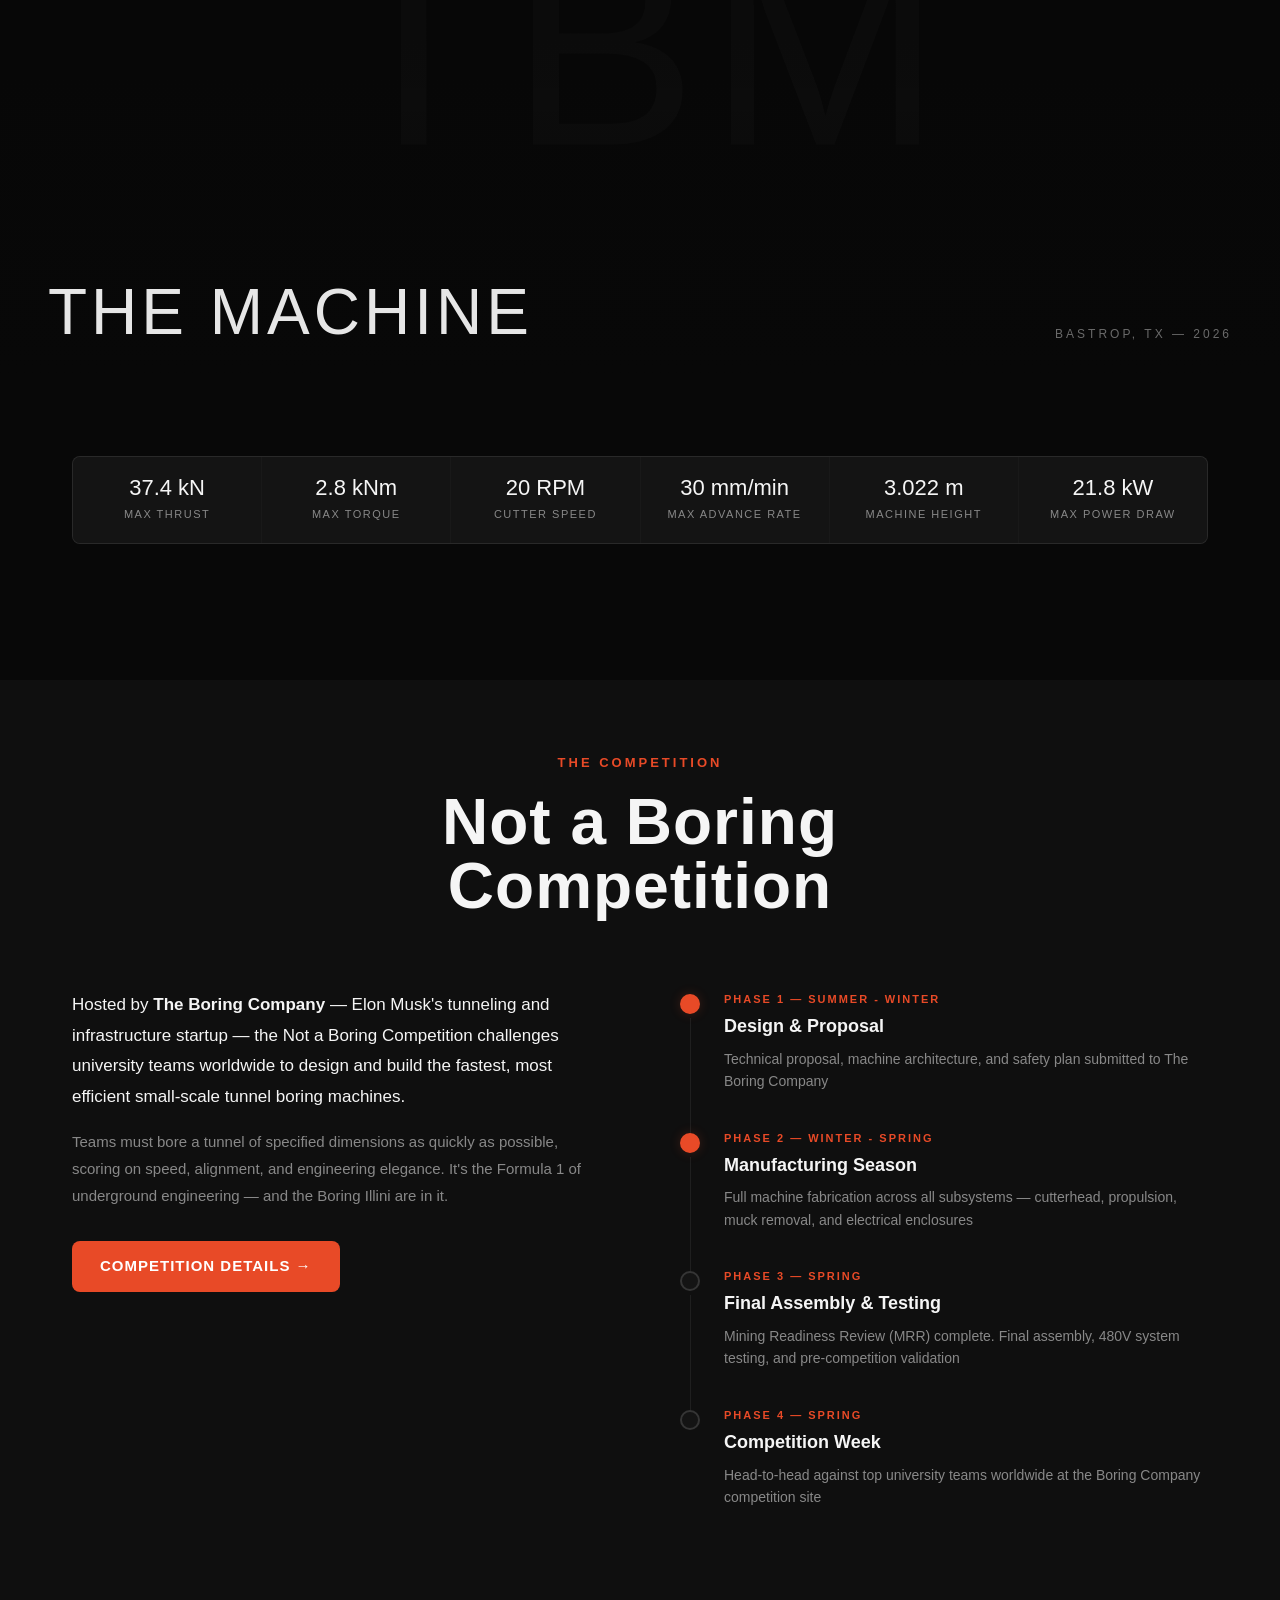
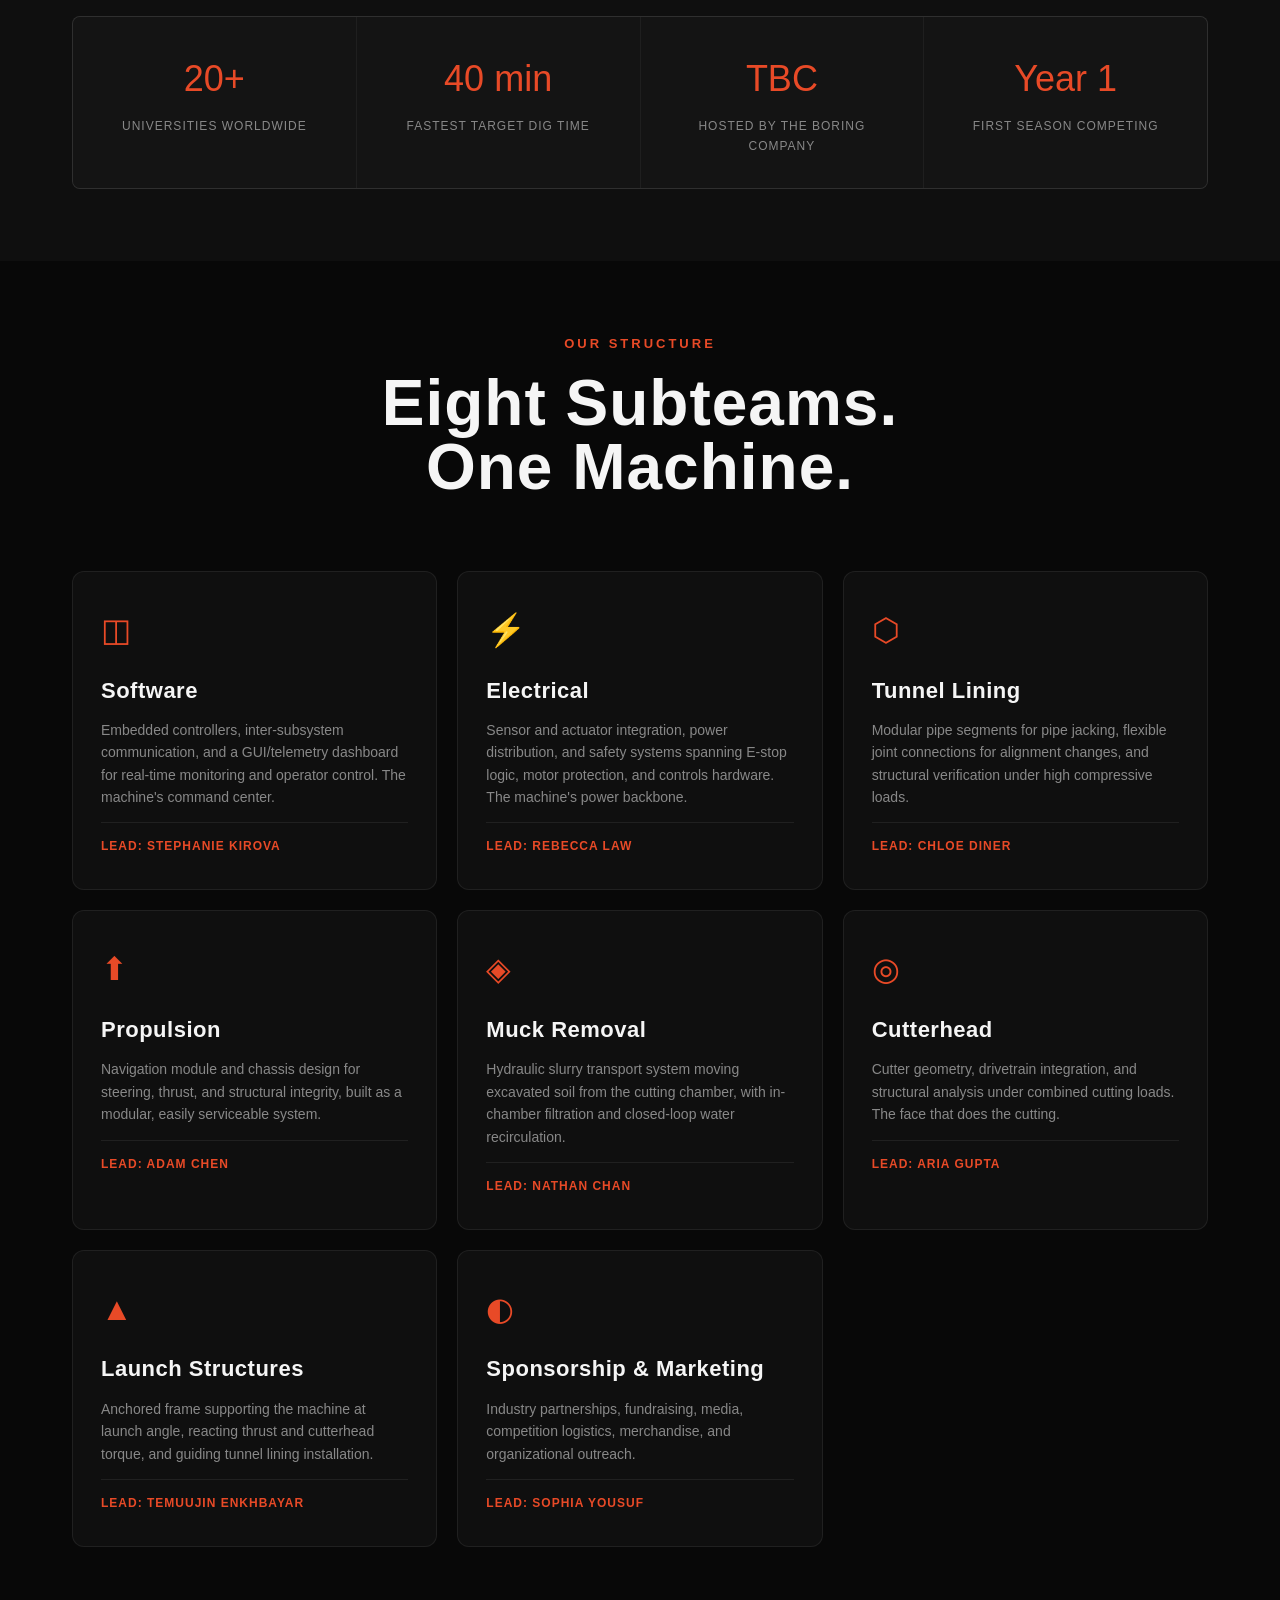
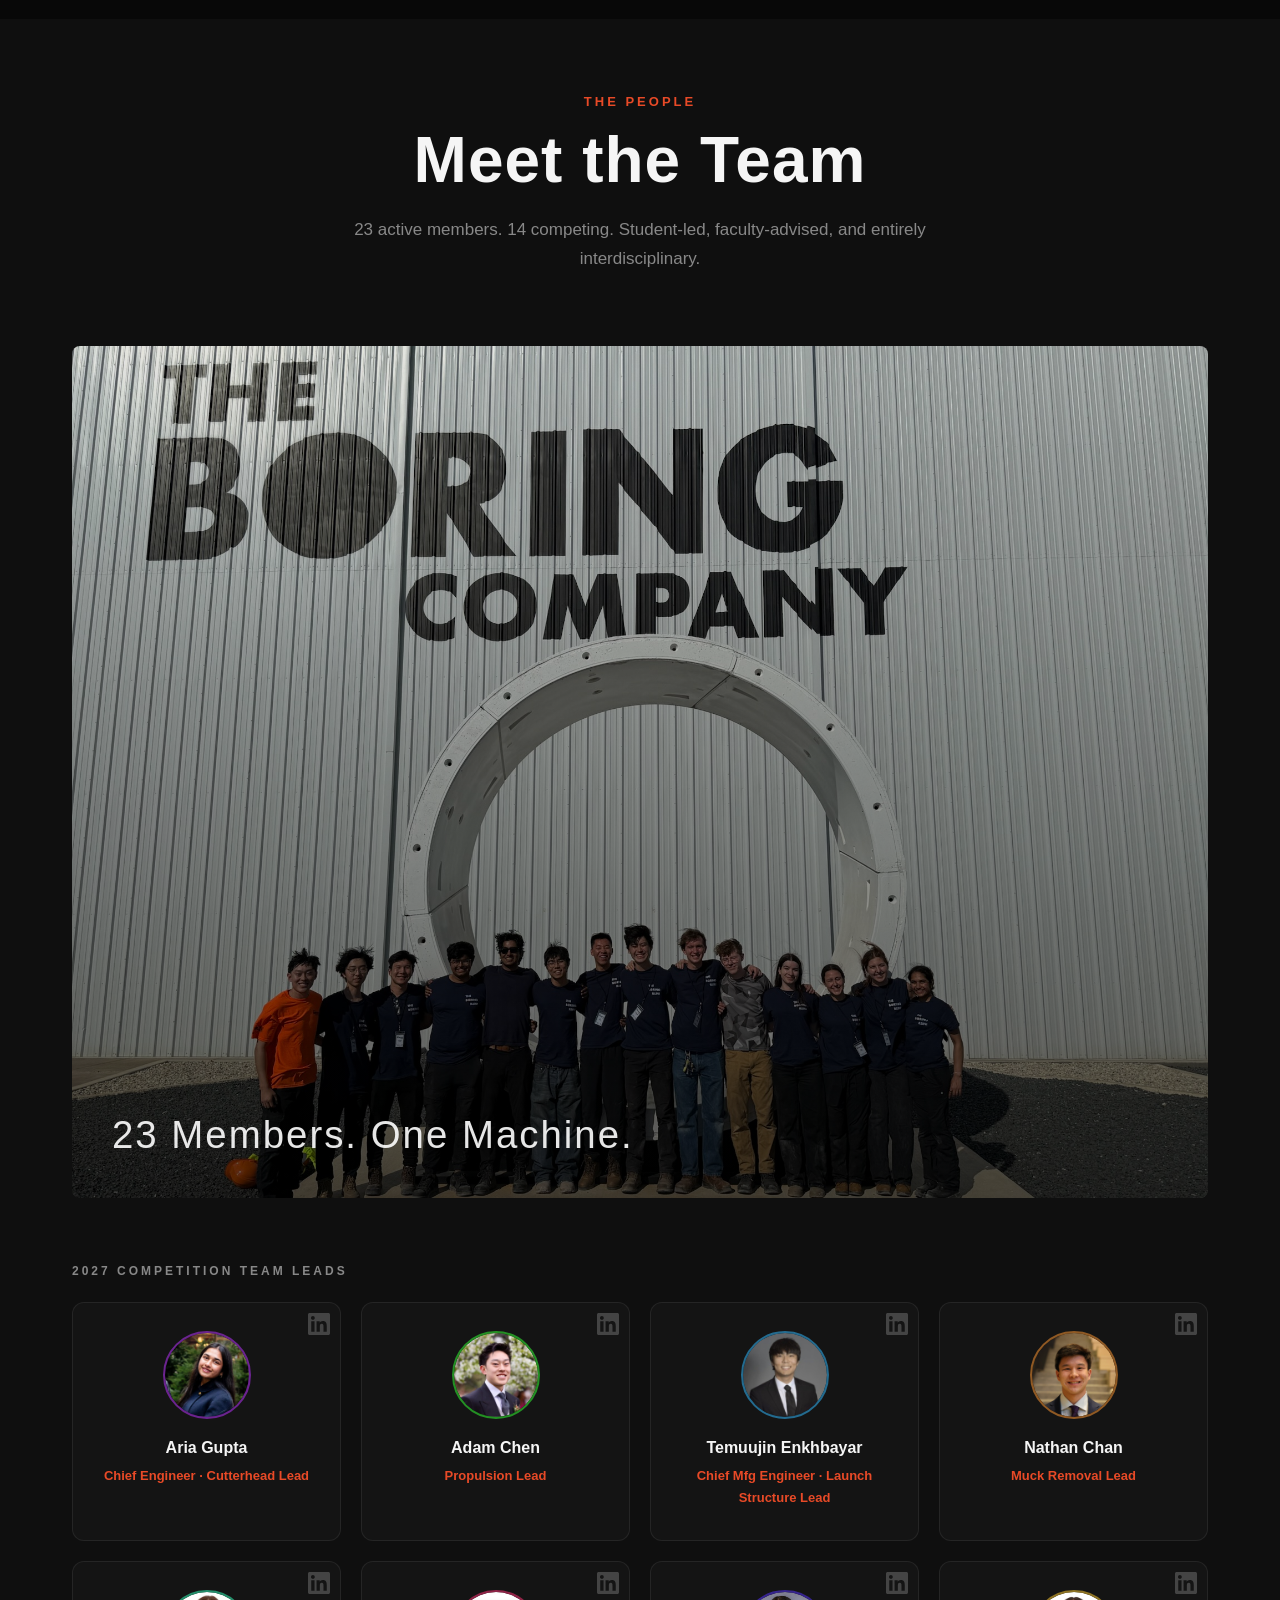
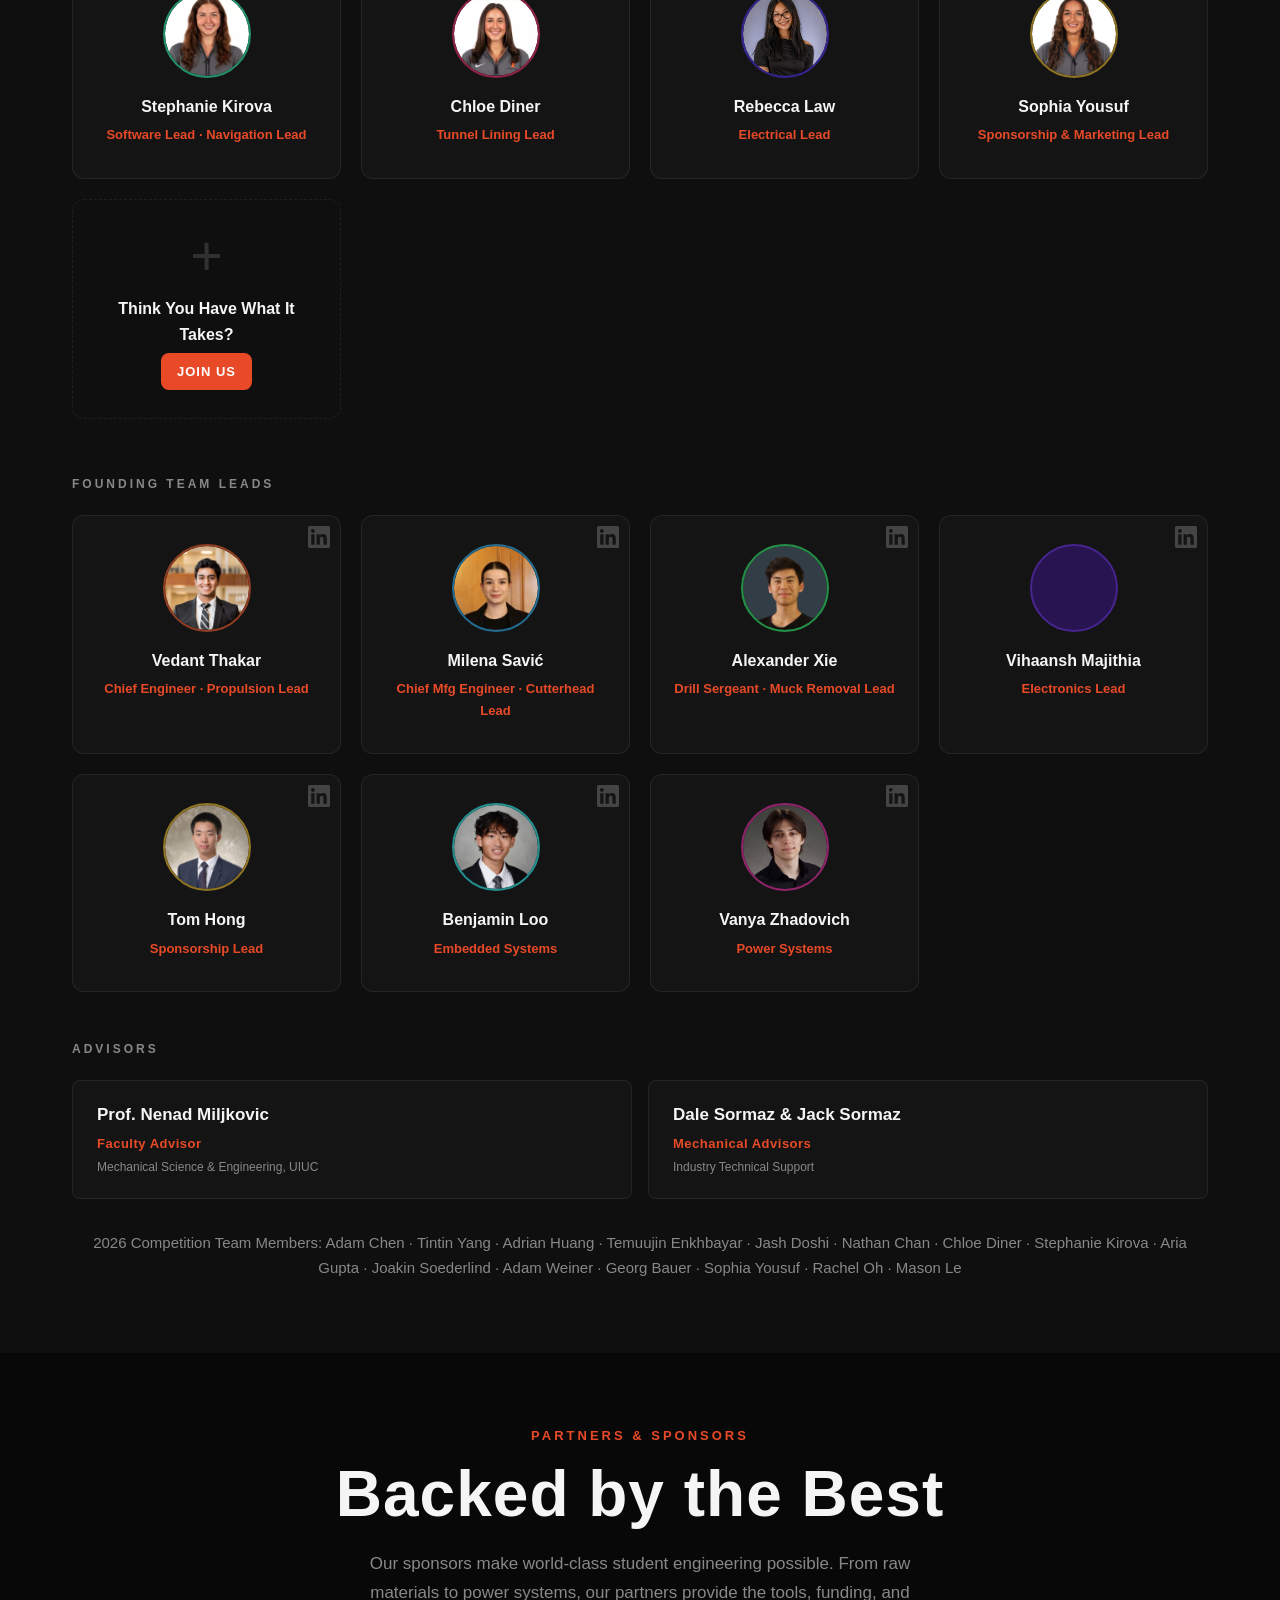
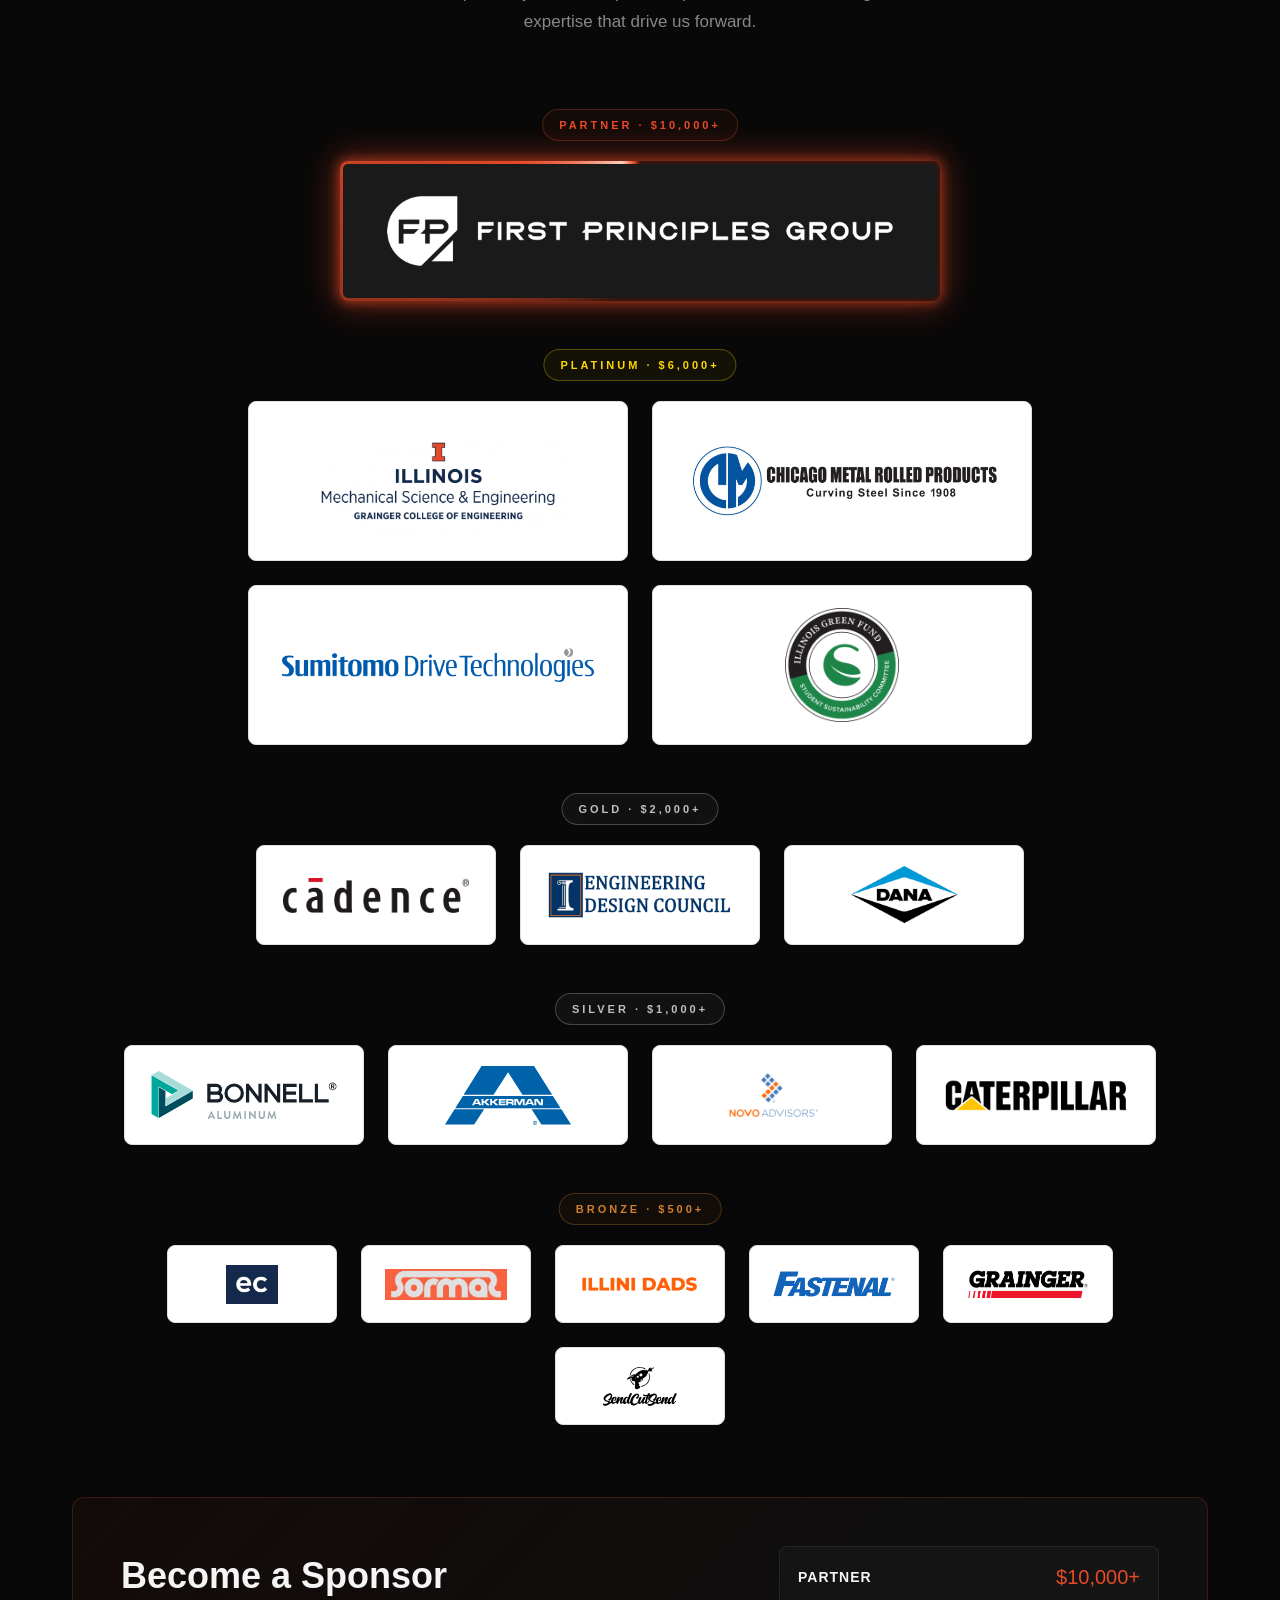
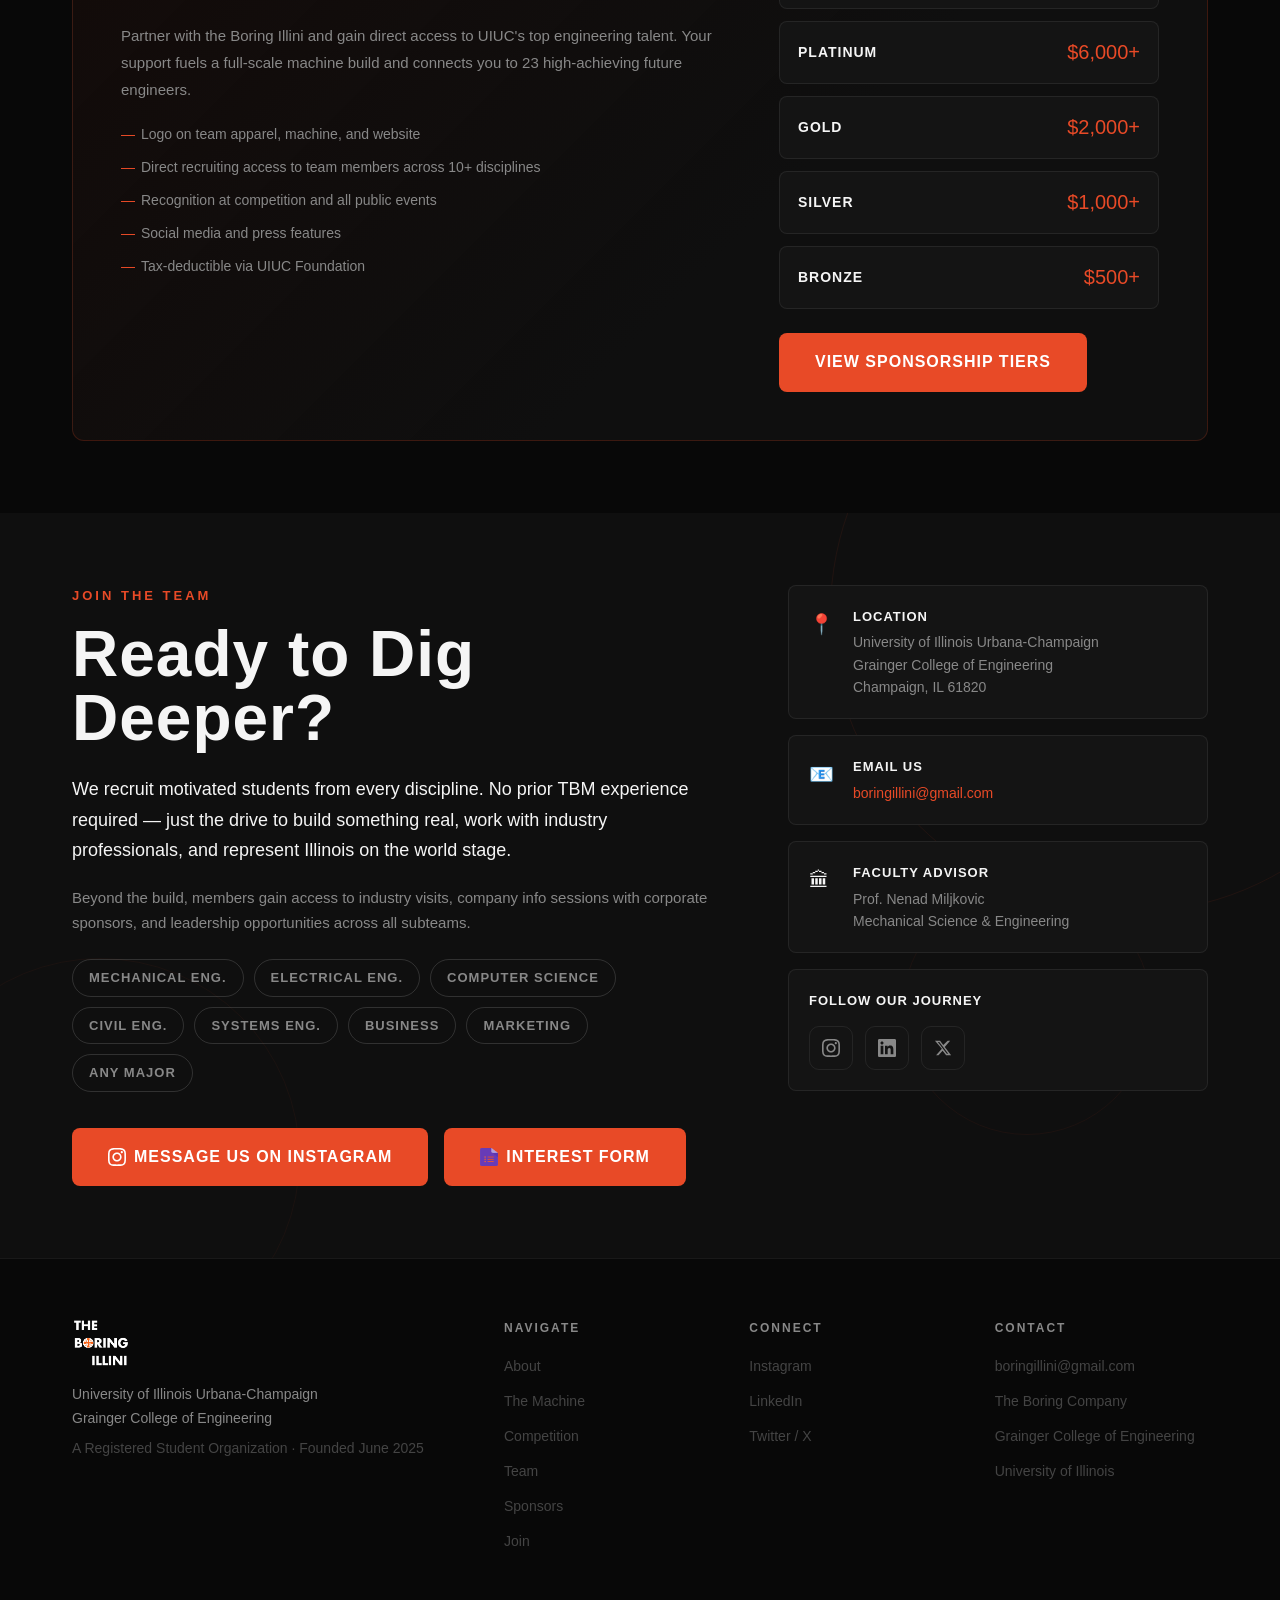
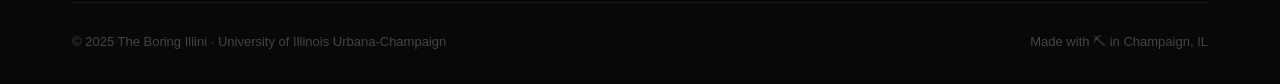
==== commit 10783d2c: "Add Dana Incorporated as Gold sponsor Co-Authored-By: Claude Opus 5.5 <noreply@anthropic.com>" ====
--- a/index.html
+++ b/index.html
@@ -693,6 +693,9 @@
             </a>
             <a class="sponsor-logo-box medium" href="https://one.illinois.edu/graingeresdc/engineering-design-counil-funding/" target="_blank" rel="noopener">
               <img src="assets/logos/edc.png" alt="Engineering Design Council" />
+            </a>
+            <a class="sponsor-logo-box medium" href="https://www.dana.com/" target="_blank" rel="noopener">
+              <img src="assets/logos/dana_incorporated.png" alt="Dana Incorporated" />
             </a>
           </div>
         </div>
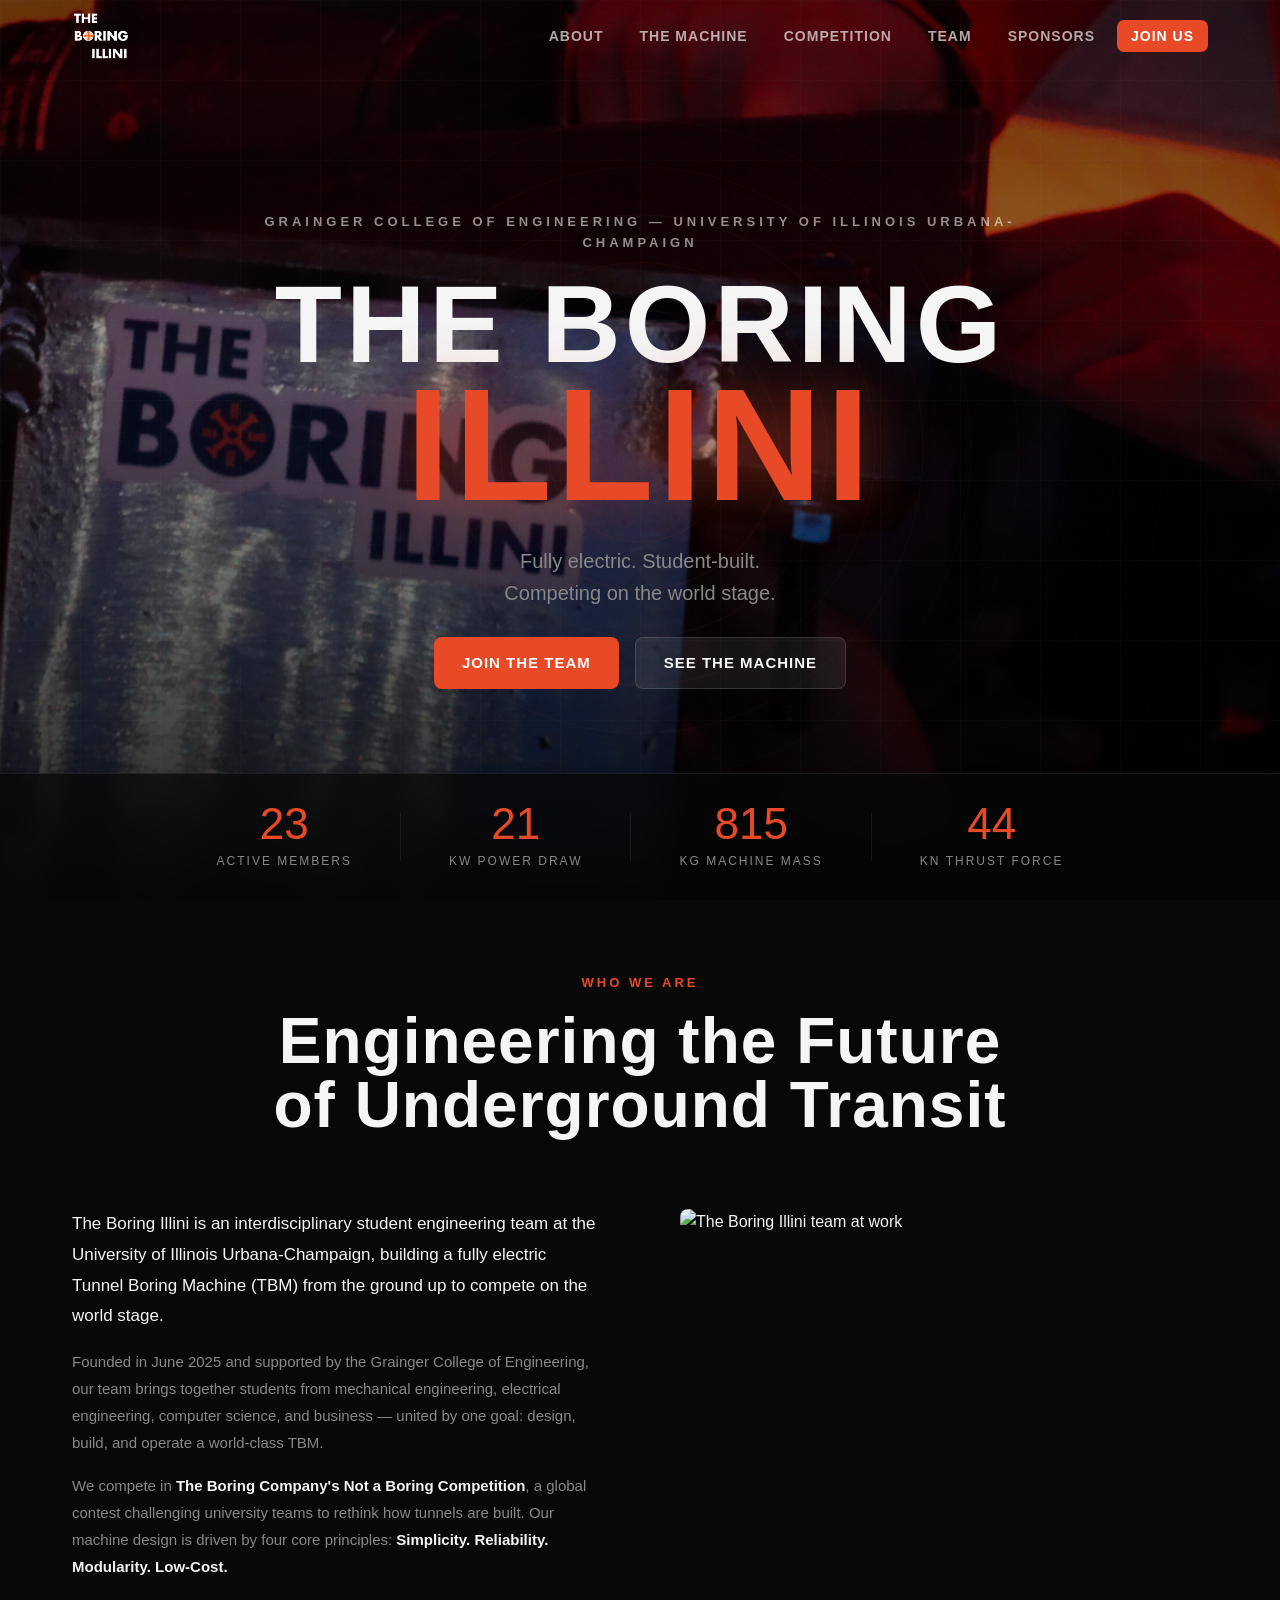
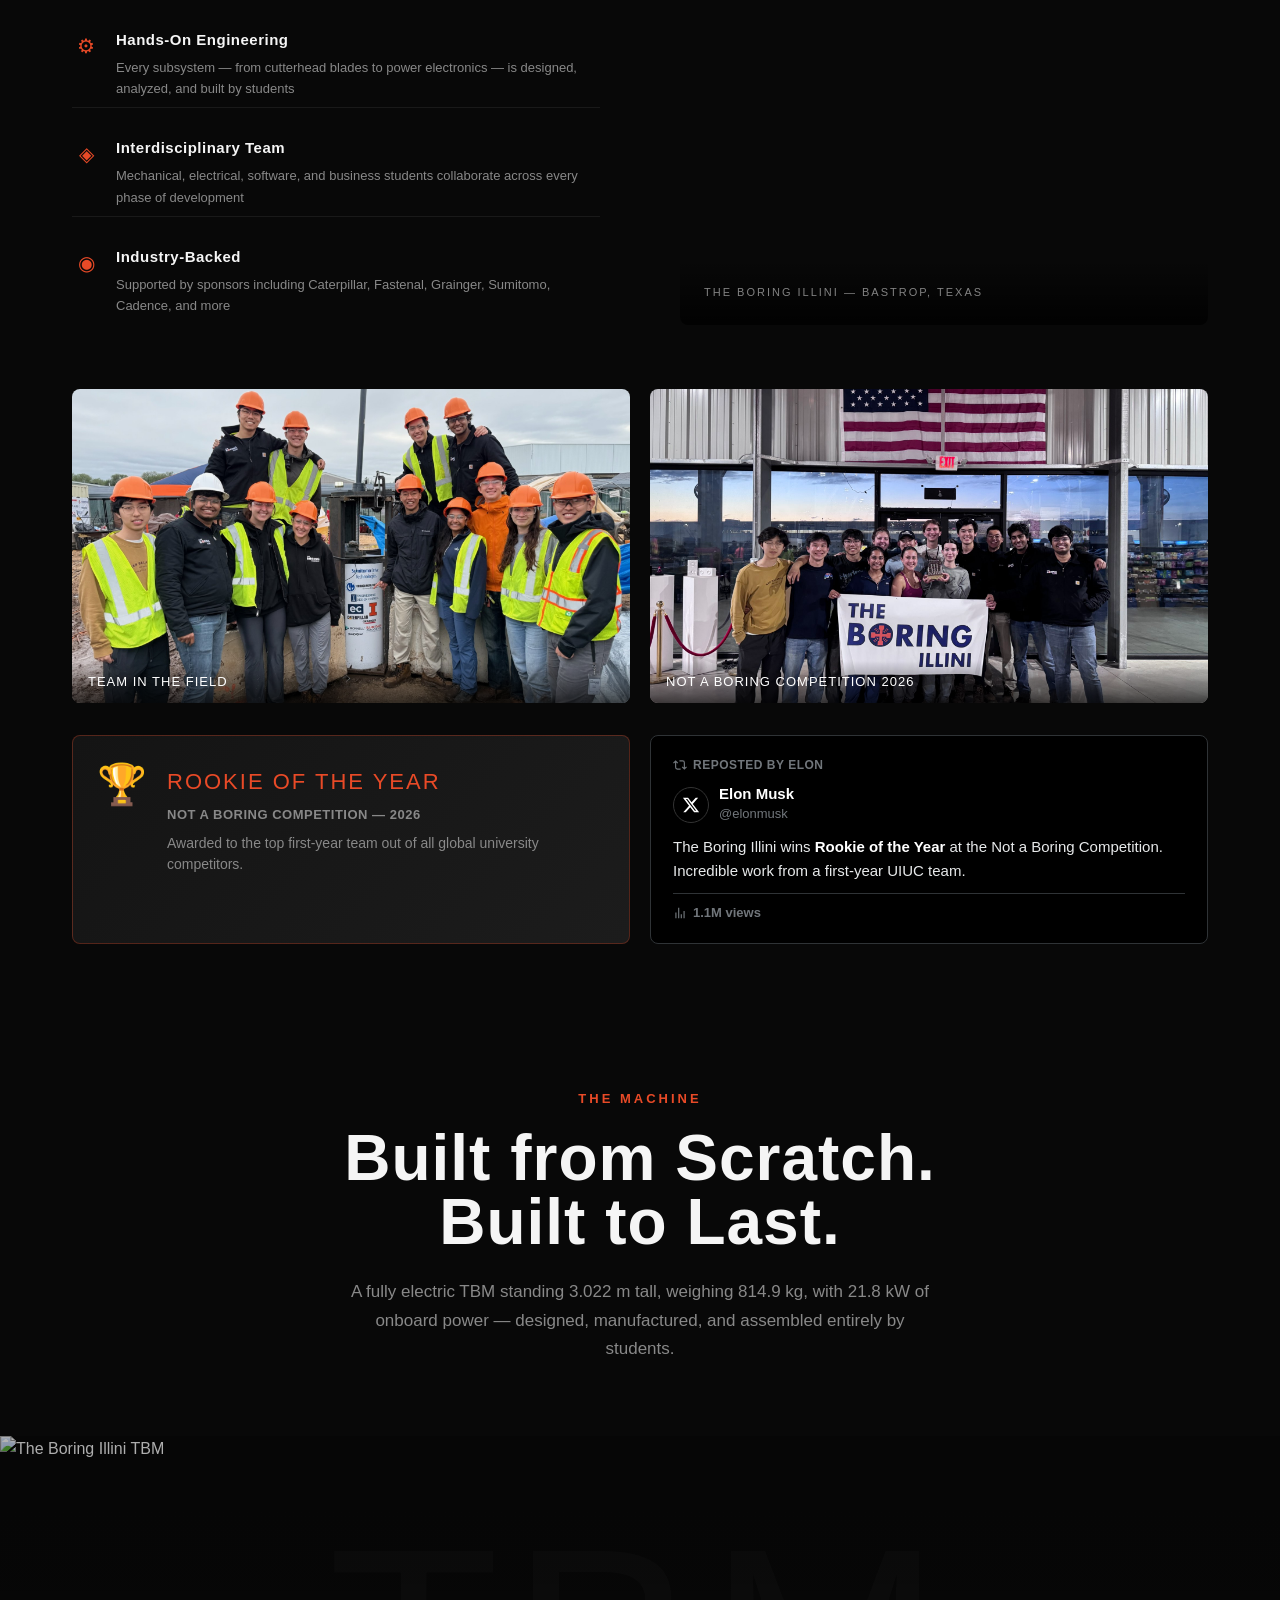
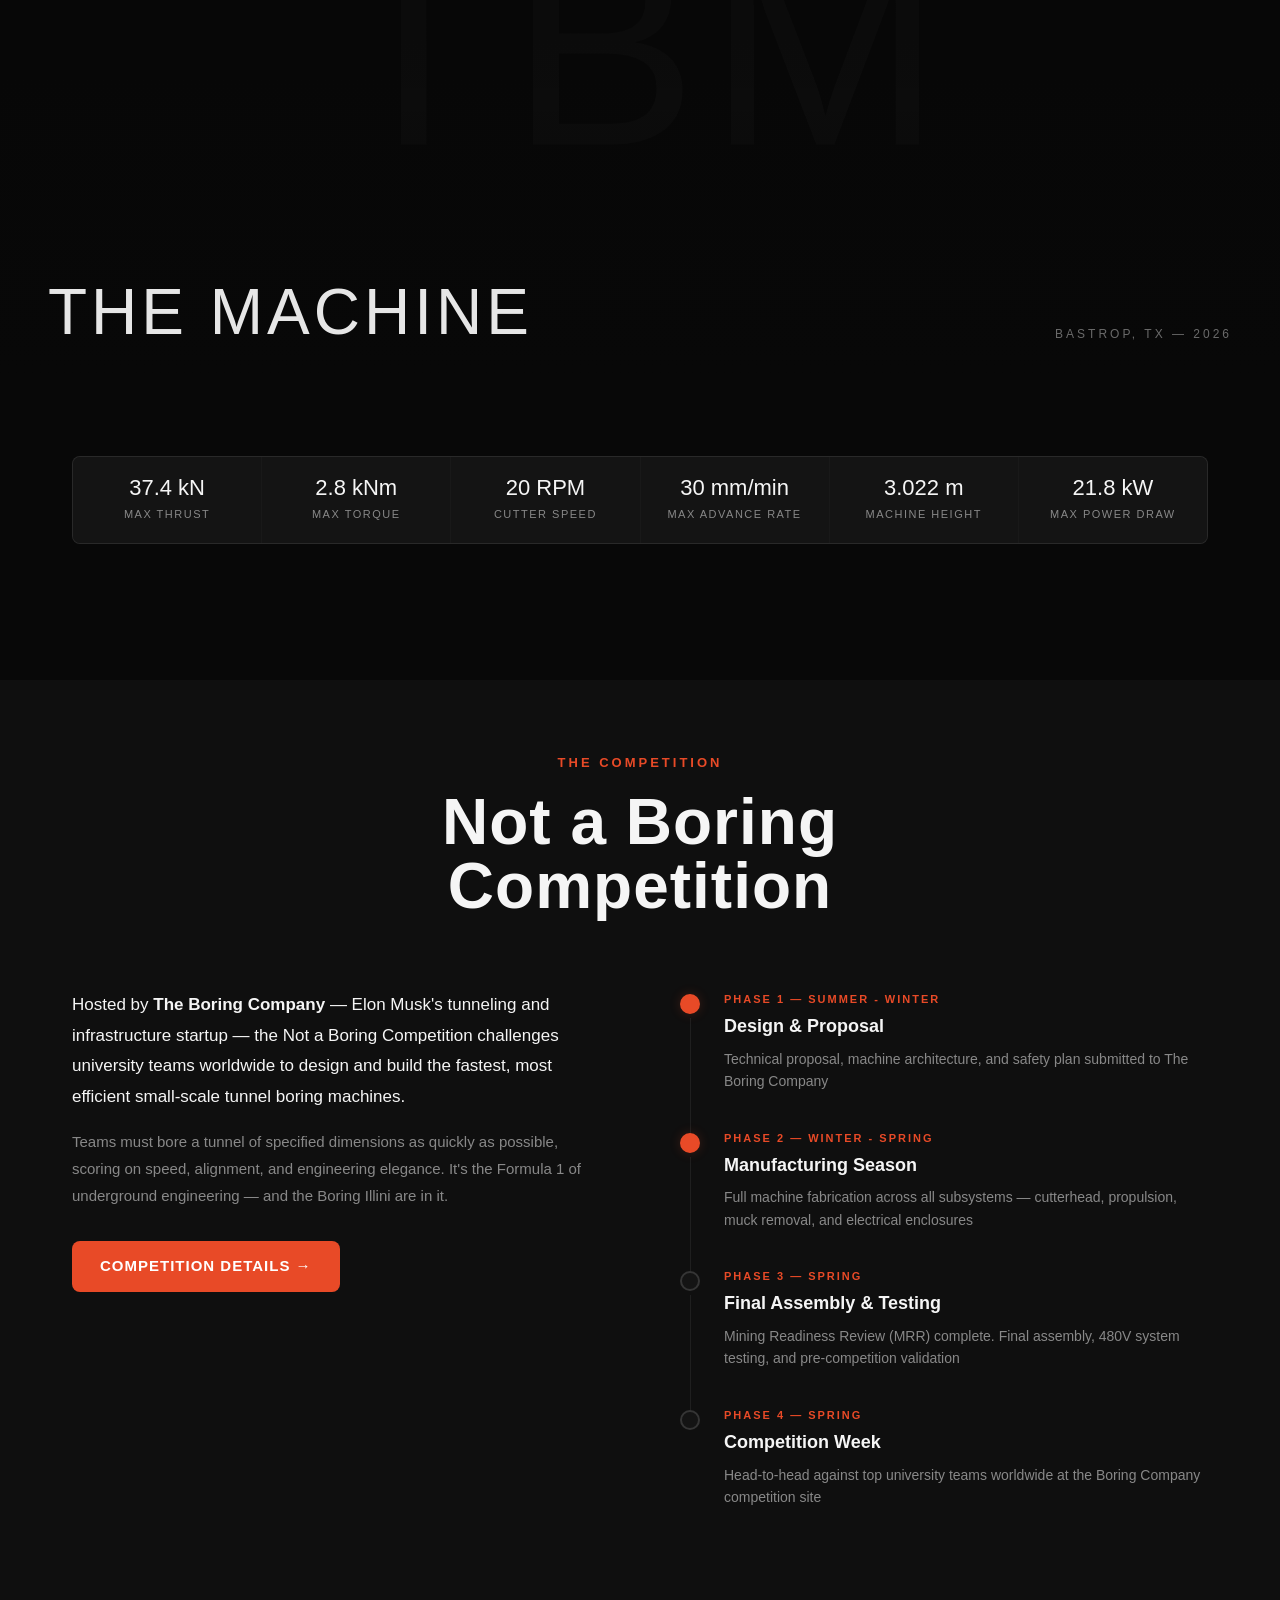
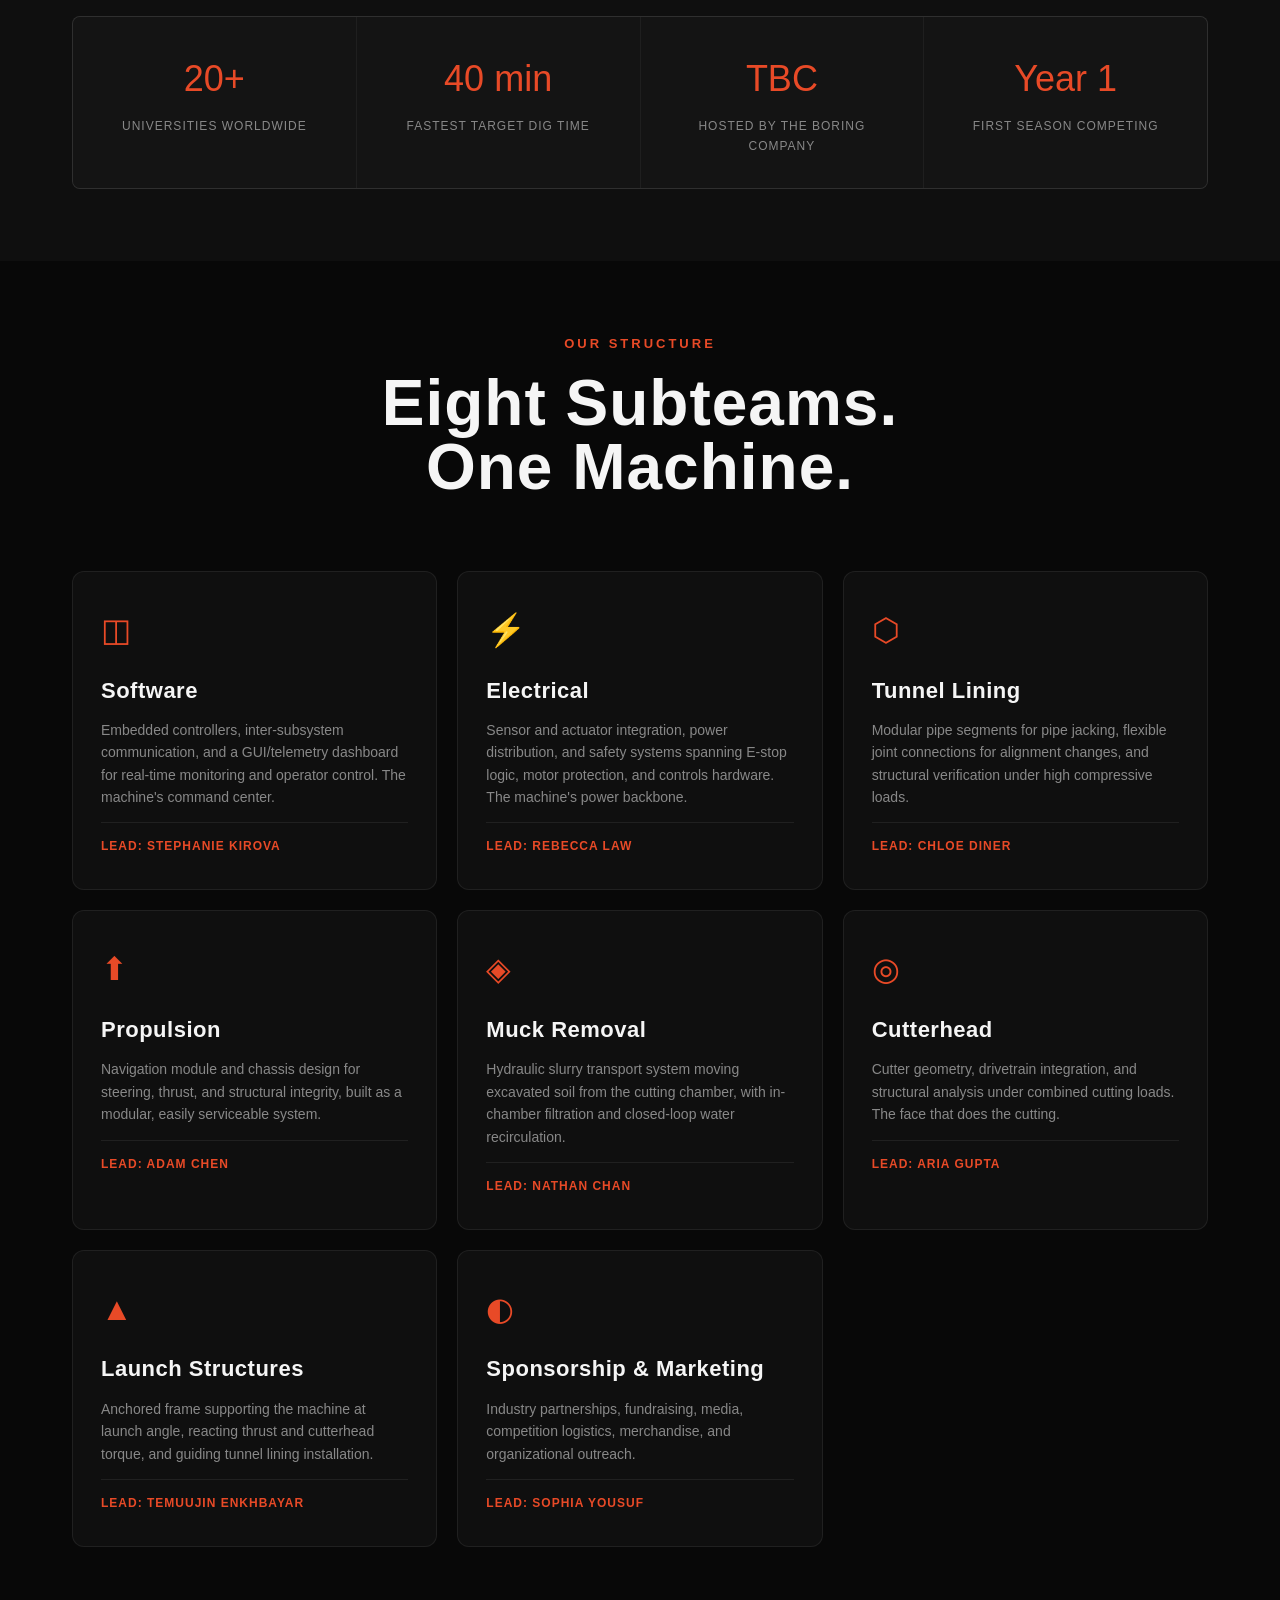
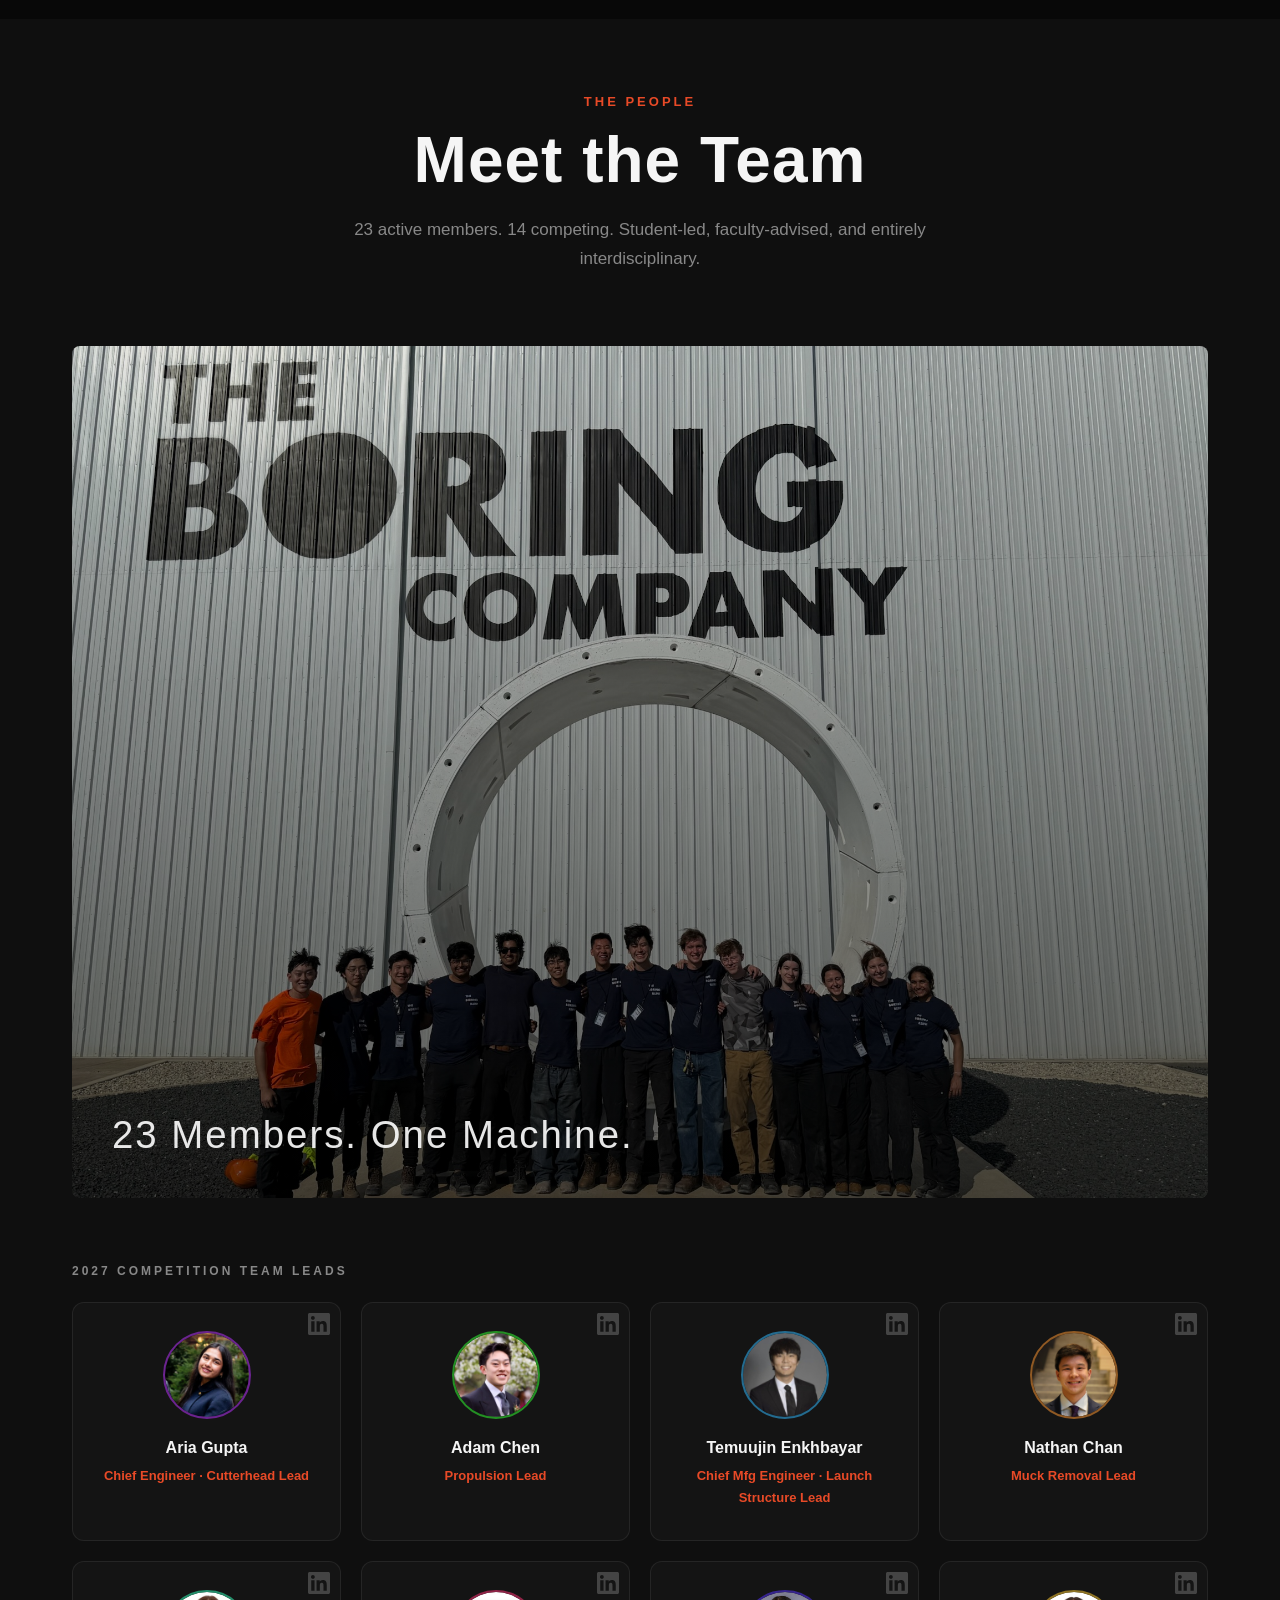
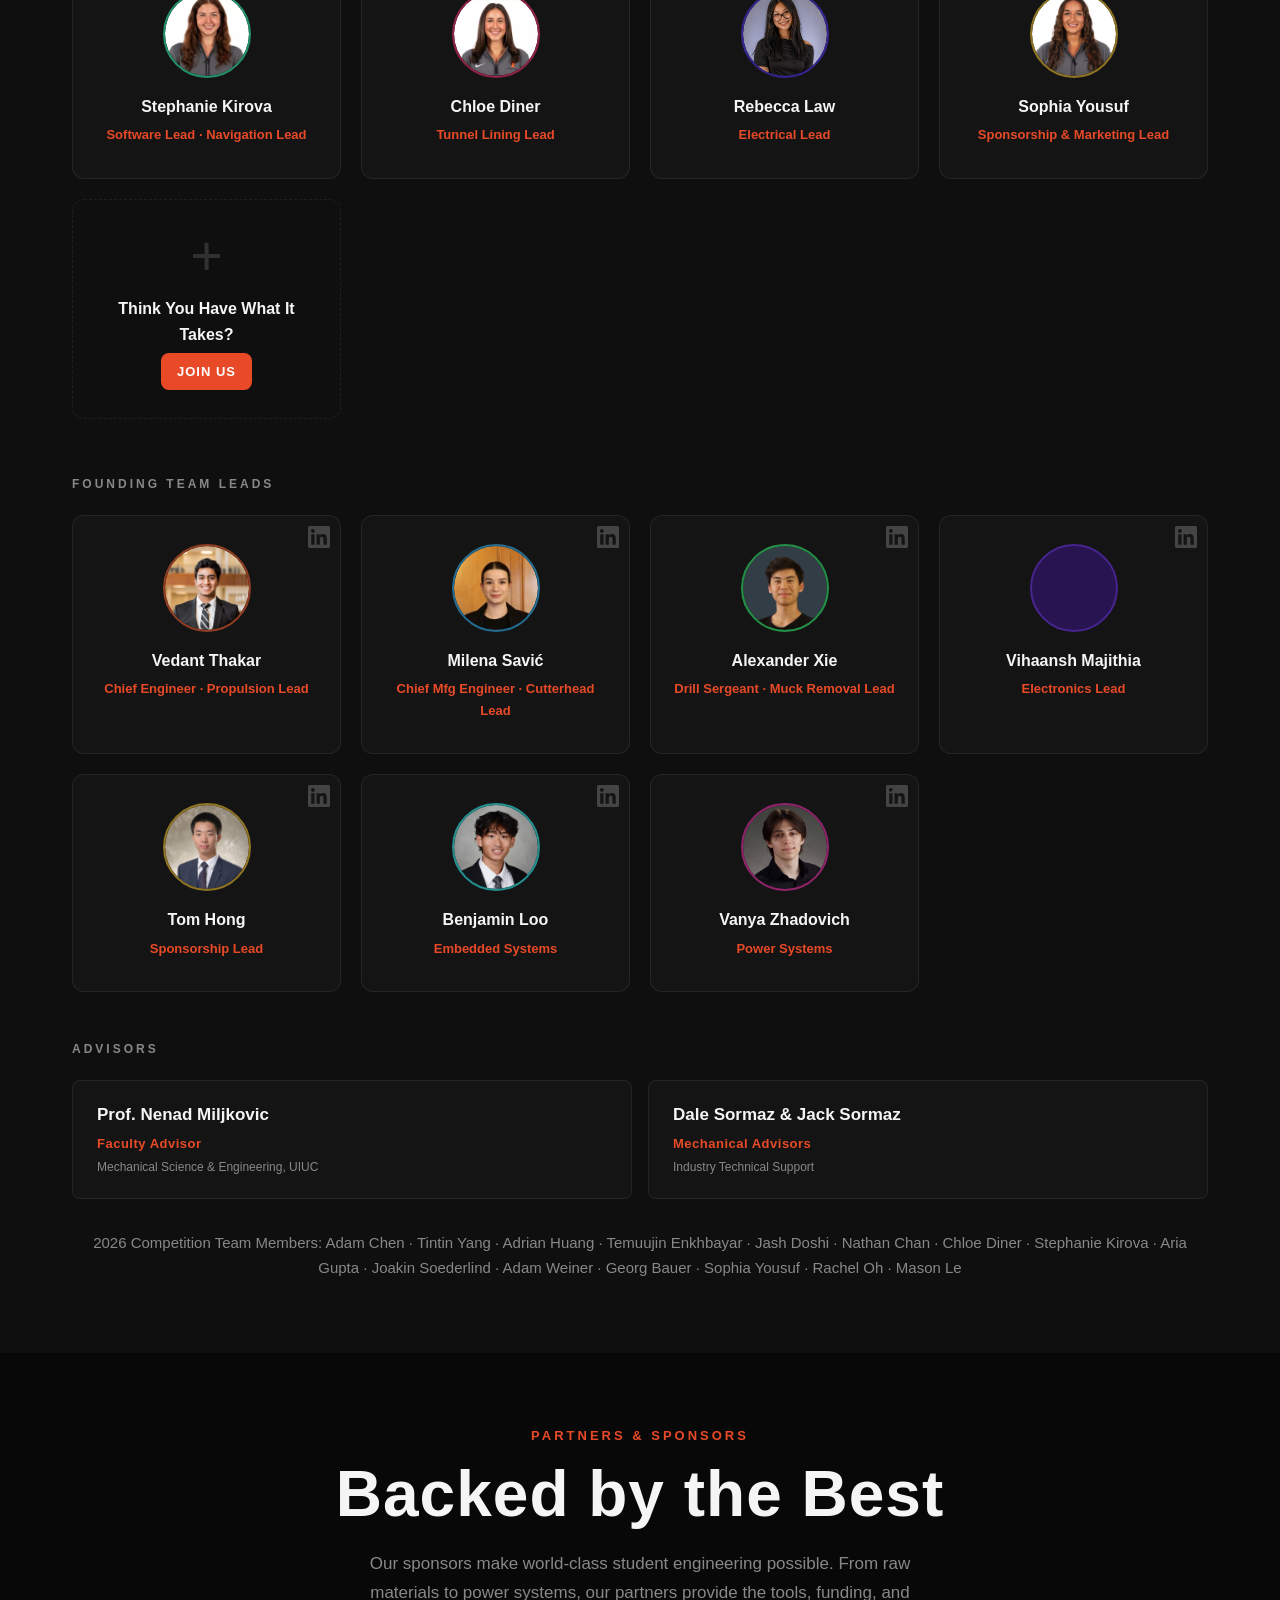
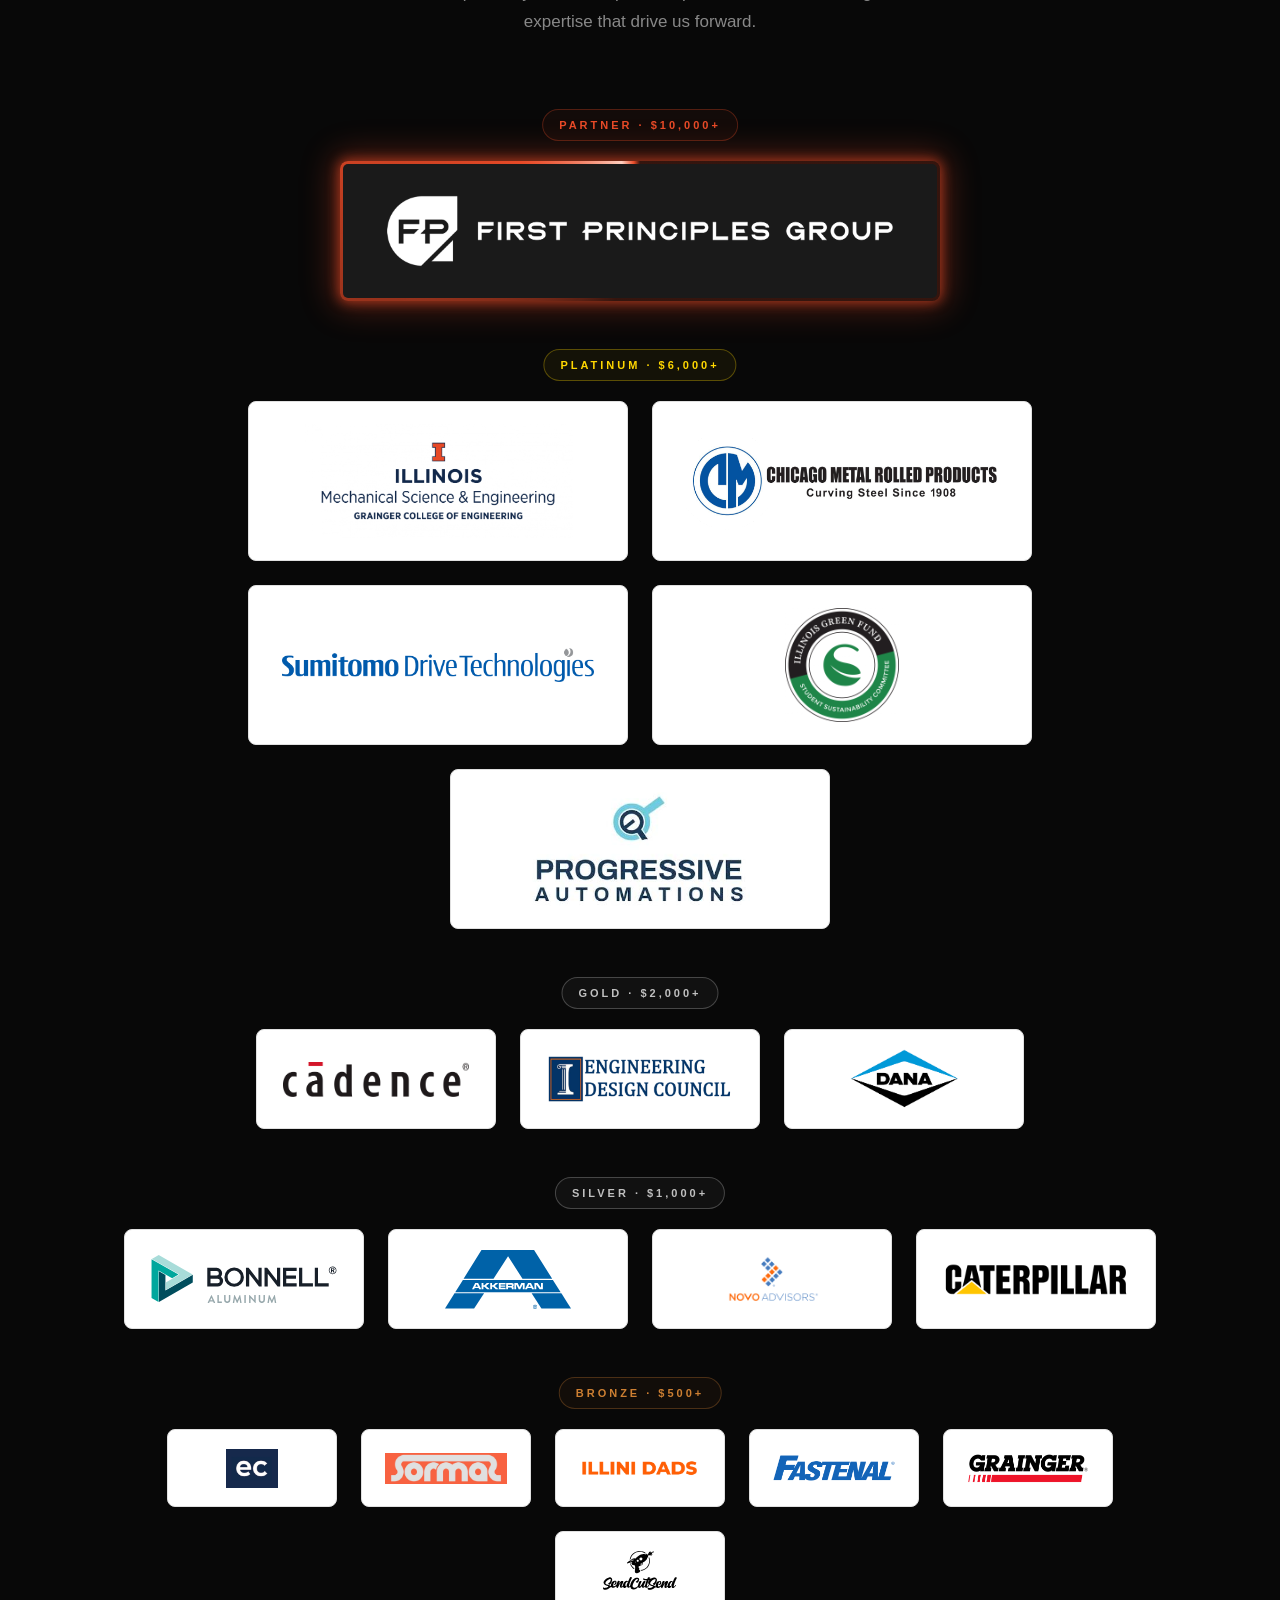
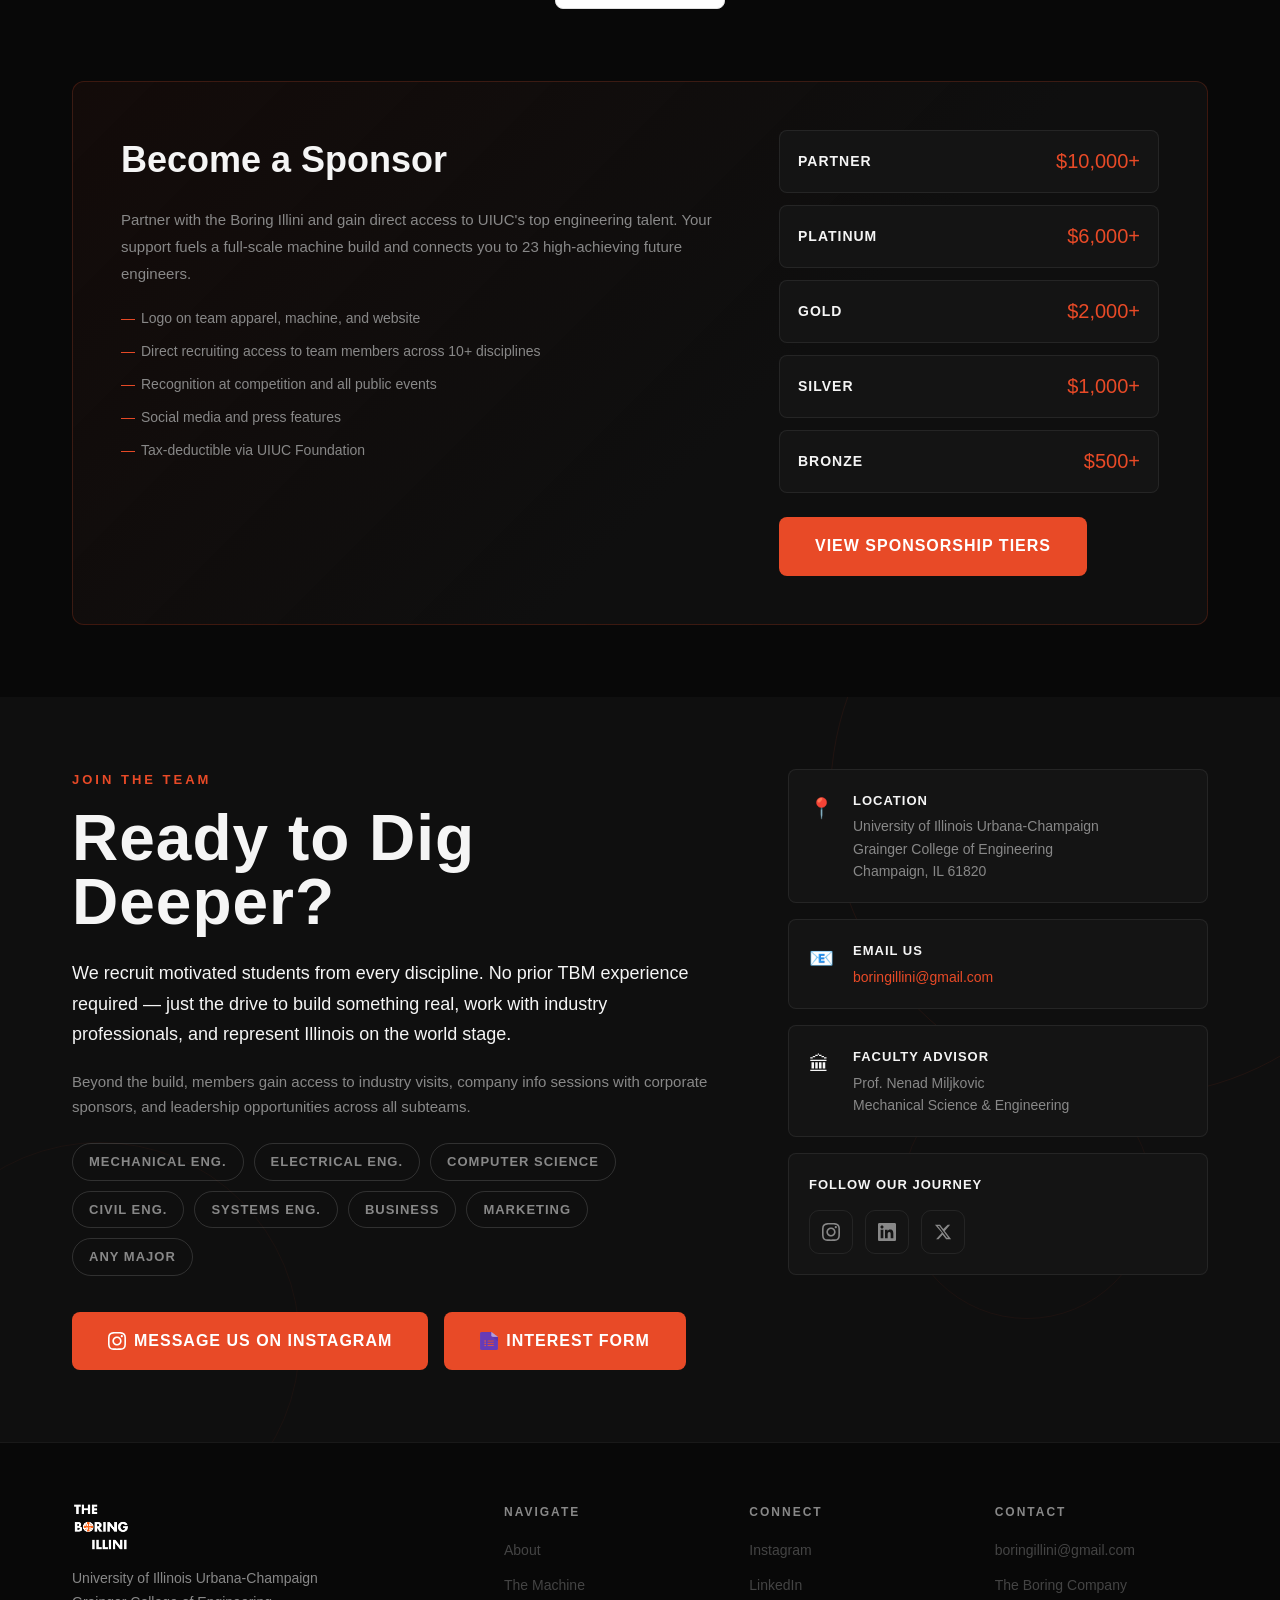
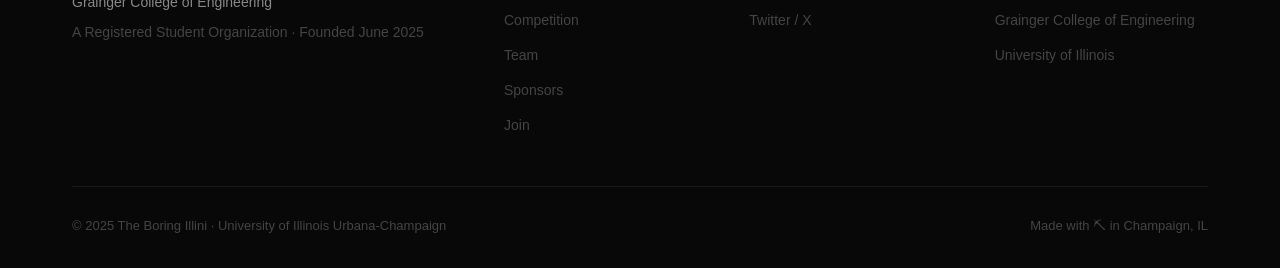
==== commit b82d1440: "Add Progressive Automations as Platinum sponsor Co-Authored-By: Claude Opus 5.5 <noreply@anthropic.c" ====
--- a/index.html
+++ b/index.html
@@ -680,6 +680,9 @@
             </a>
             <a class="sponsor-logo-box large" href="https://www.studentaffairs.illinois.edu/about/committees/student-sustainability-committee" target="_blank" rel="noopener">
               <img src="assets/logos/illinois-green-fund.png" alt="Illinois Green Fund" />
+            </a>
+            <a class="sponsor-logo-box large" href="https://www.progressiveautomations.com/" target="_blank" rel="noopener">
+              <img src="assets/logos/progressive_automations.png" alt="Progressive Automations" />
             </a>
           </div>
         </div>
